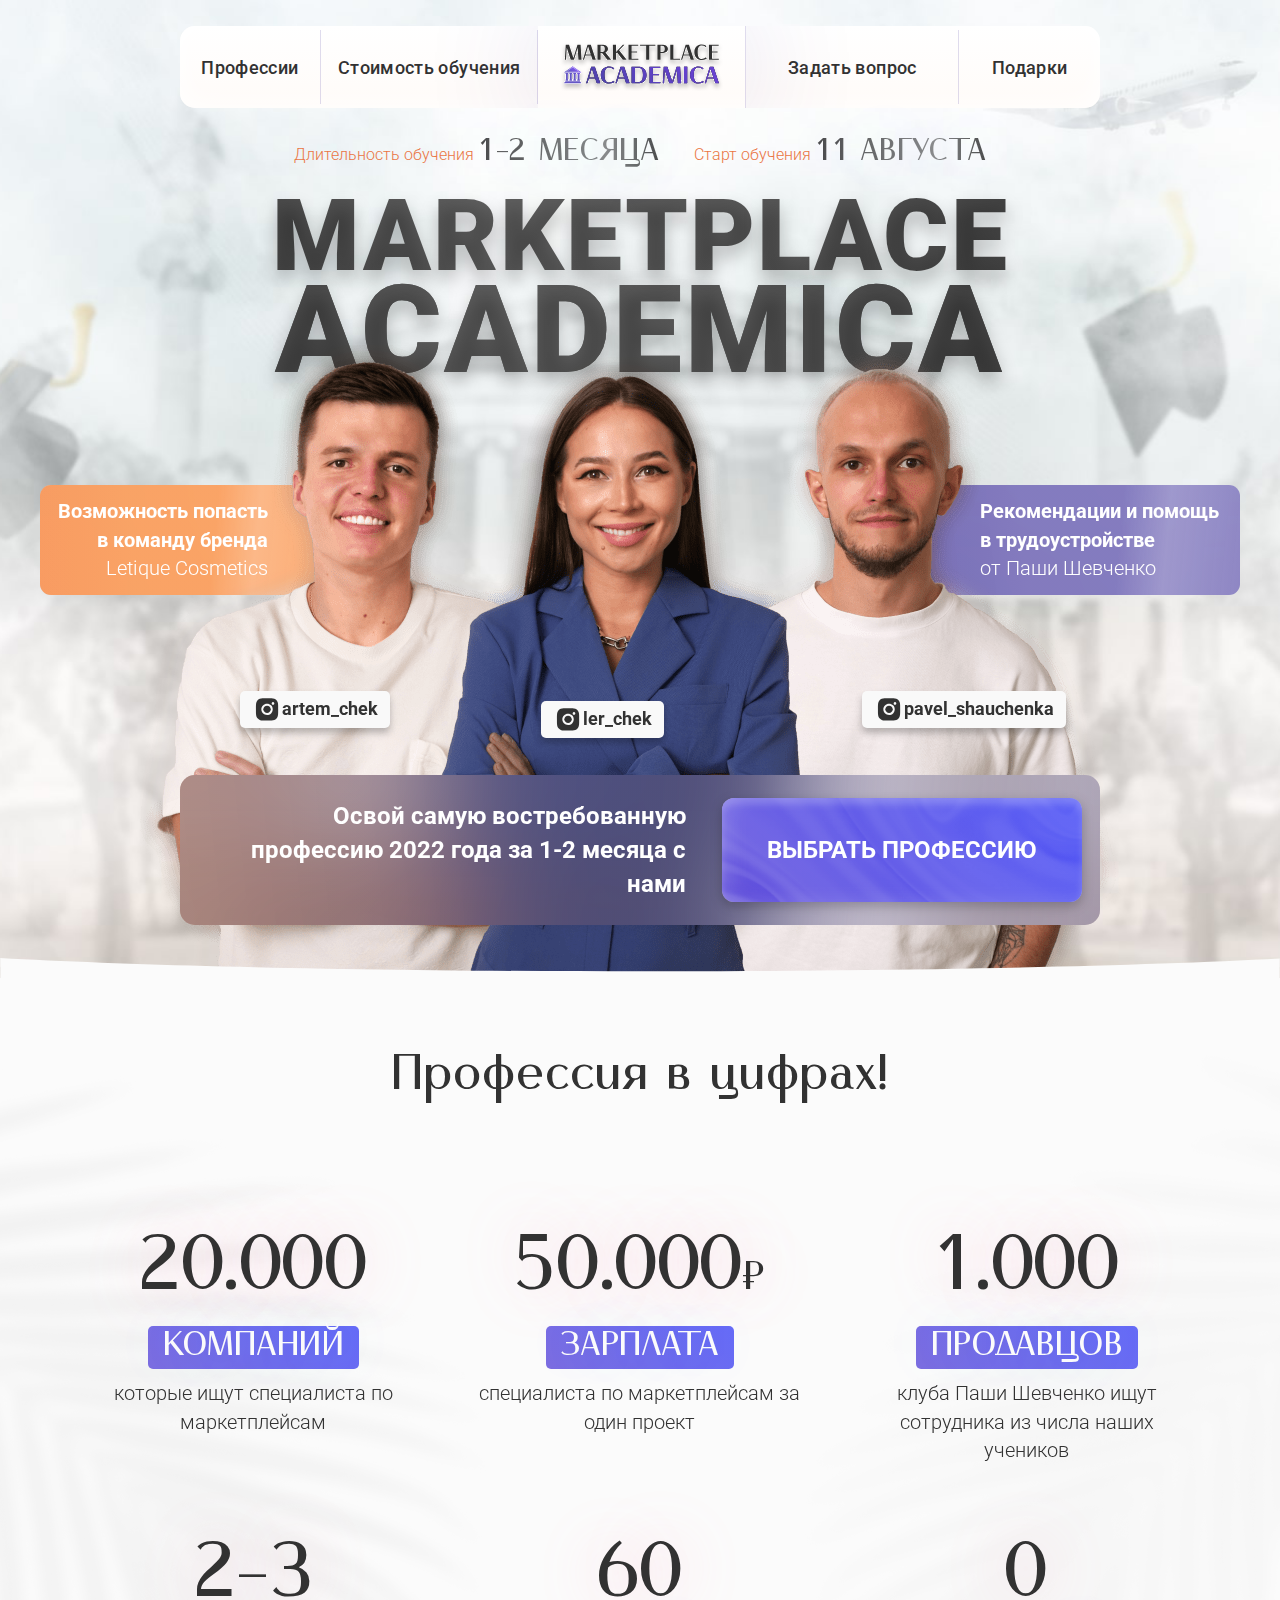
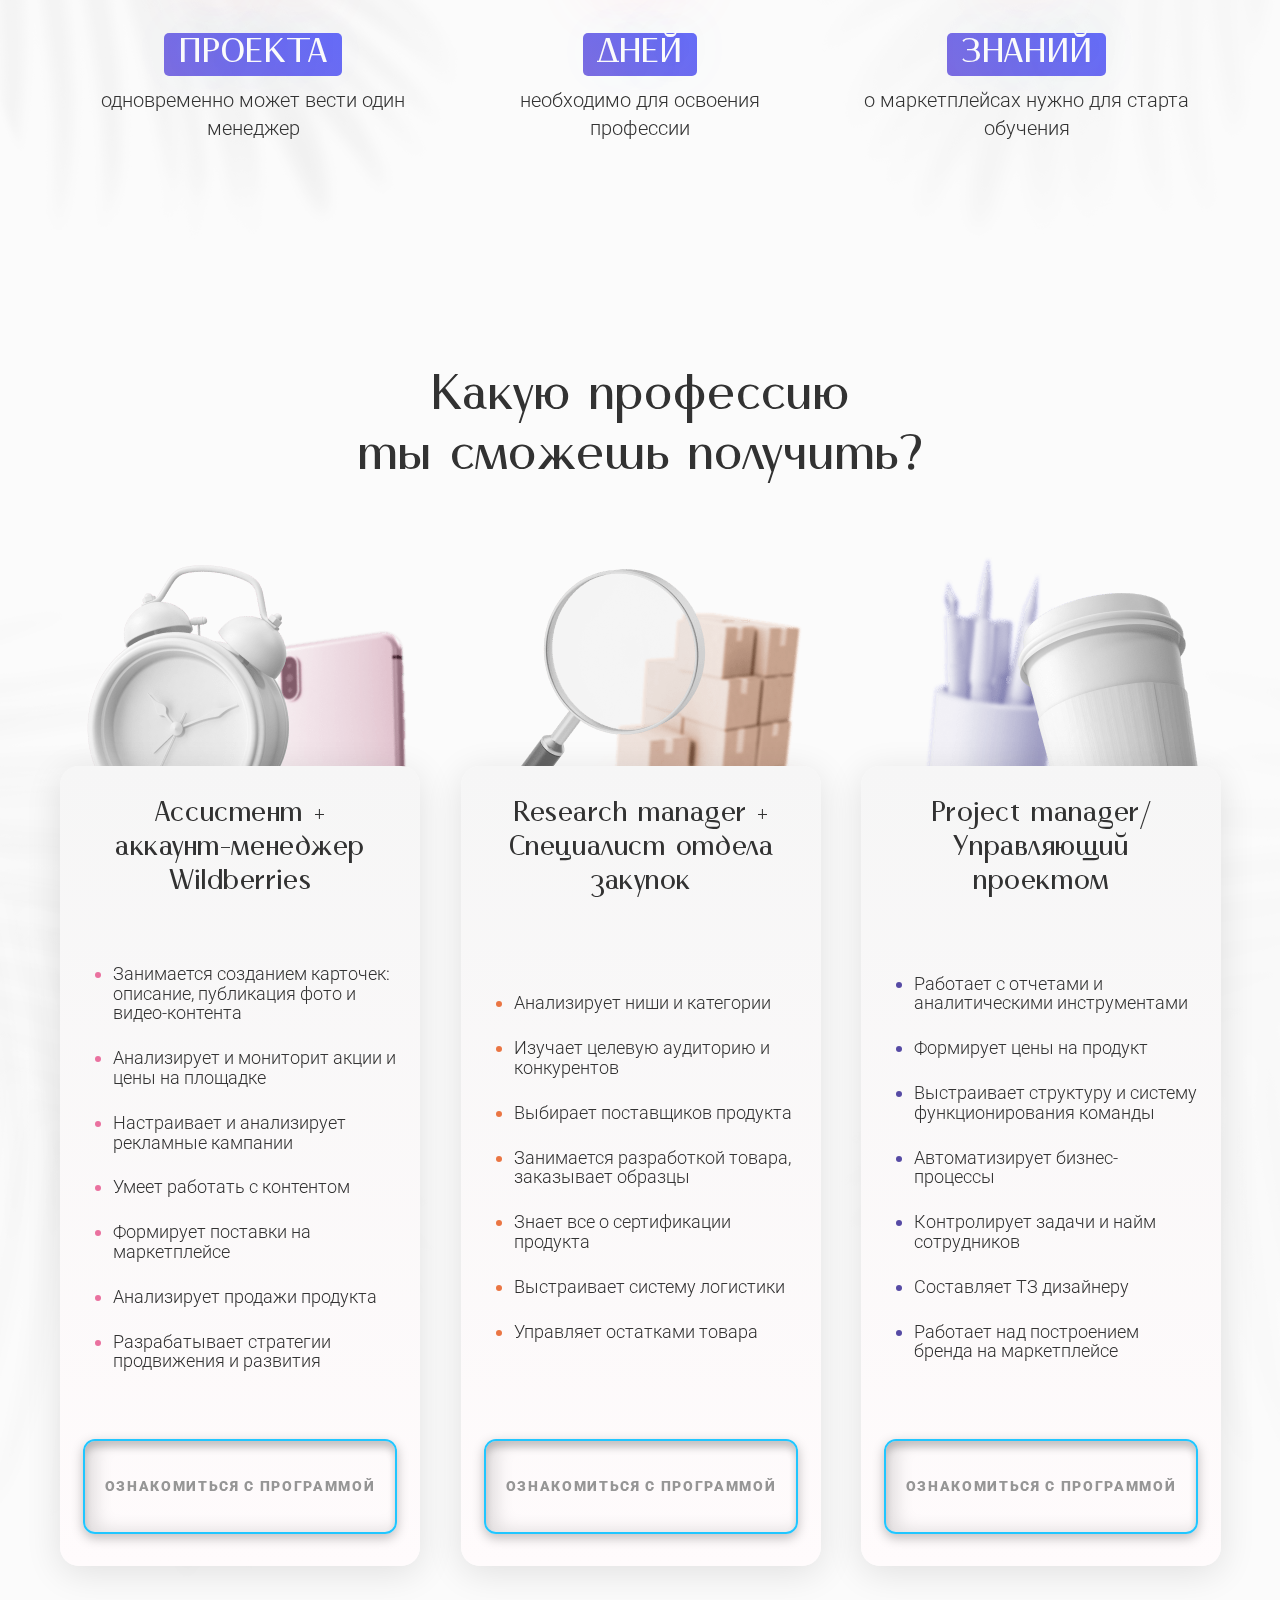
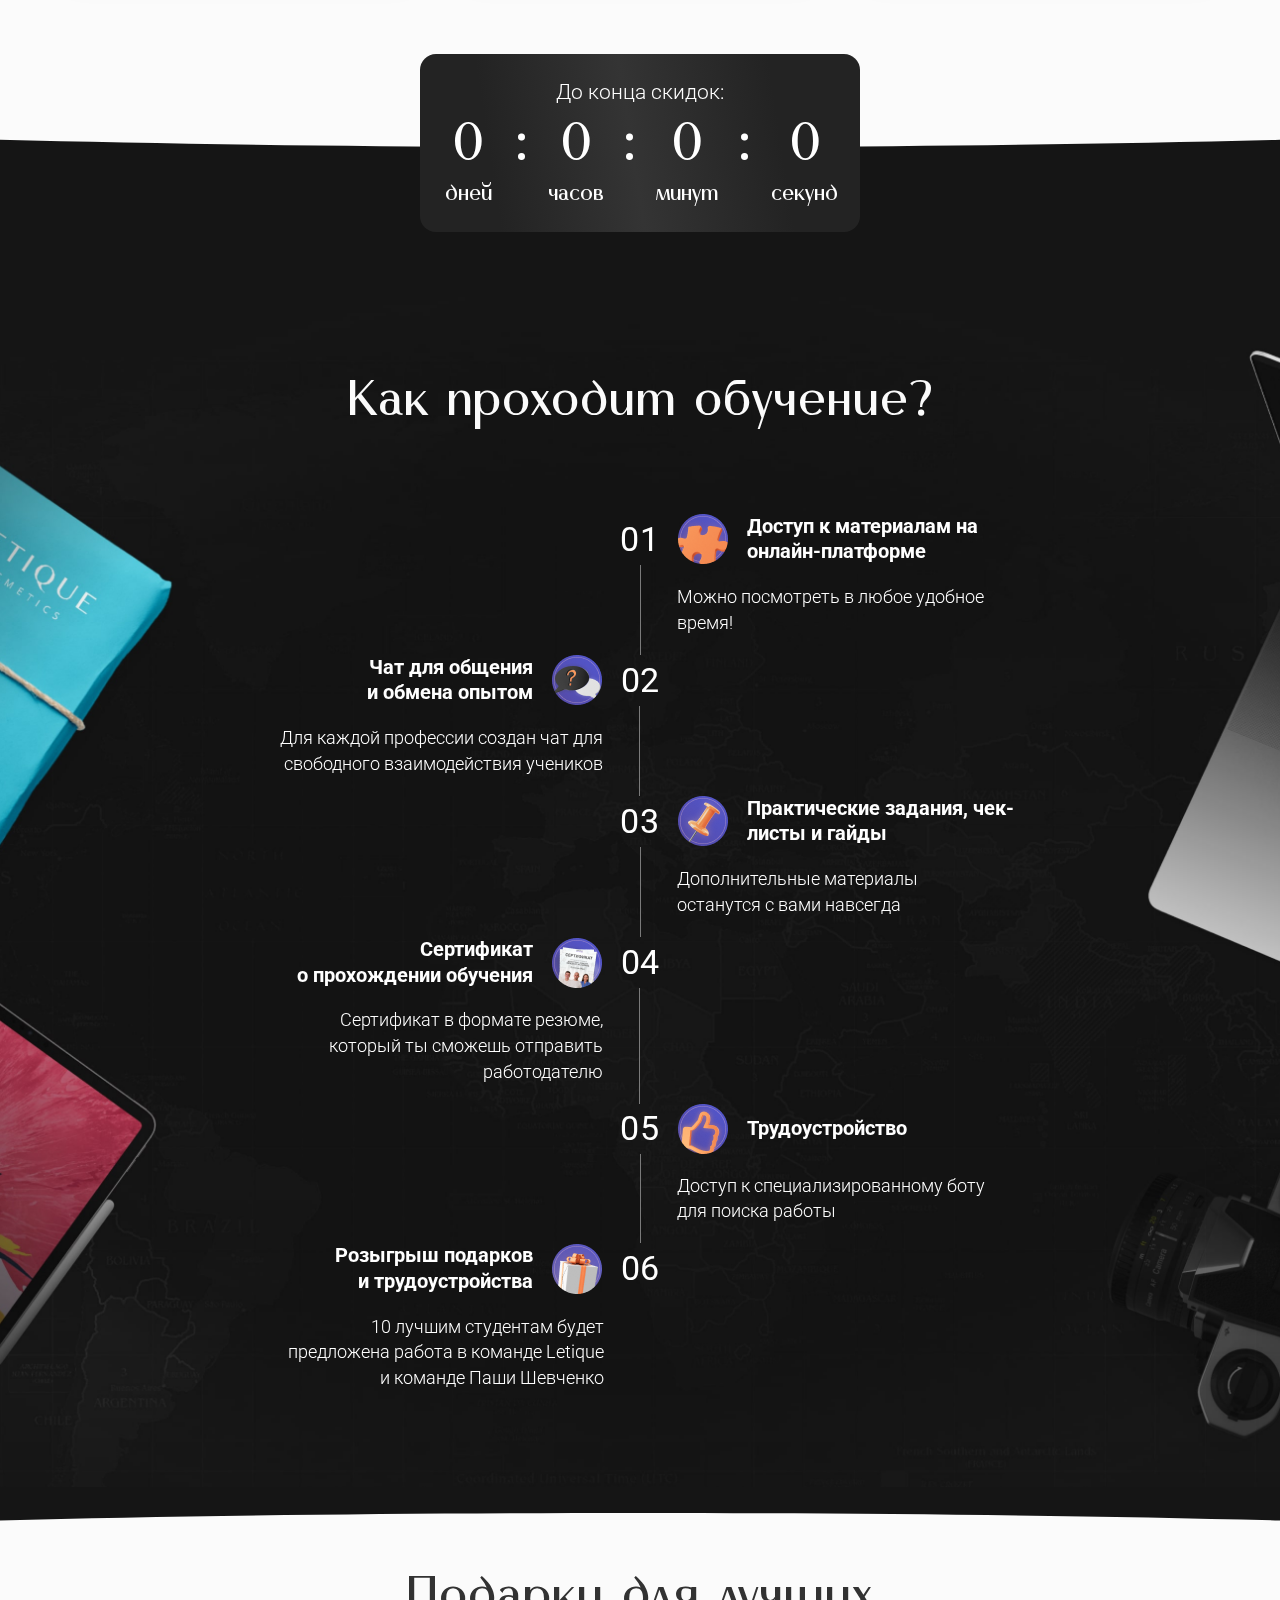
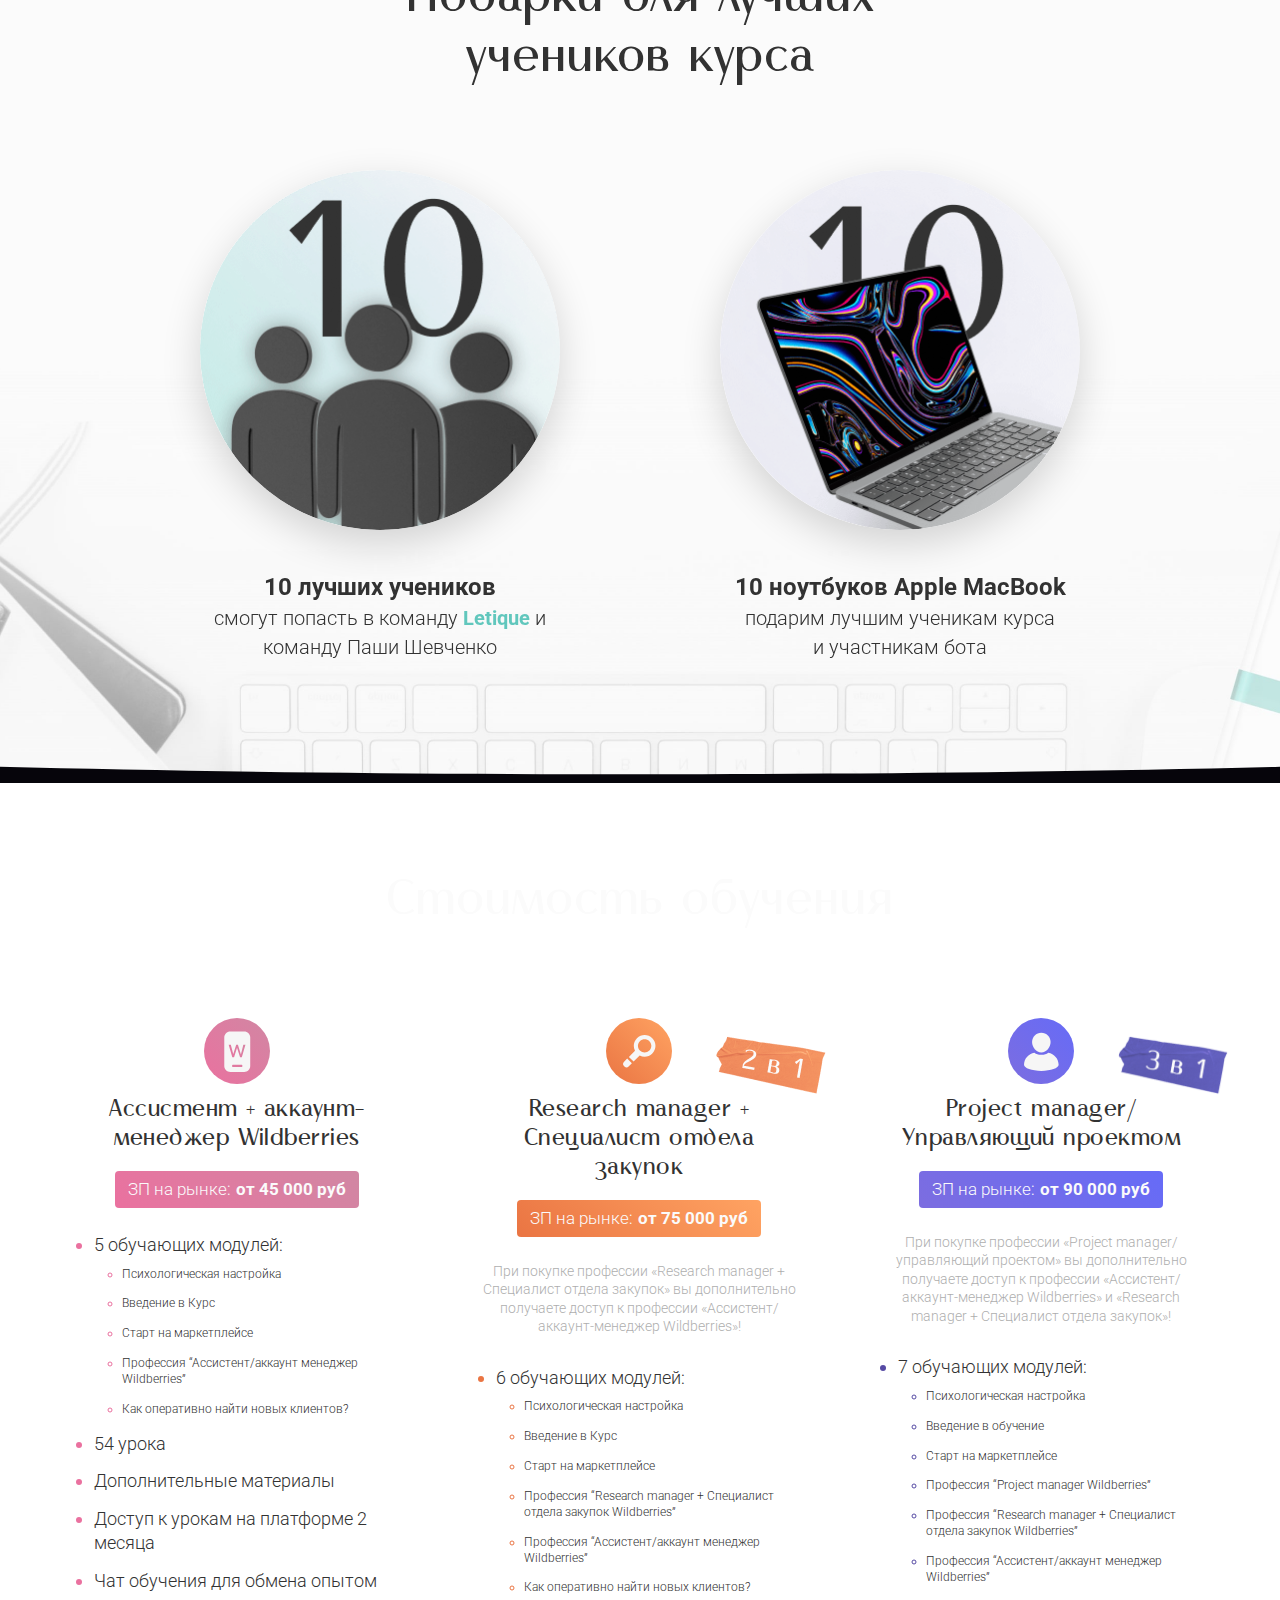
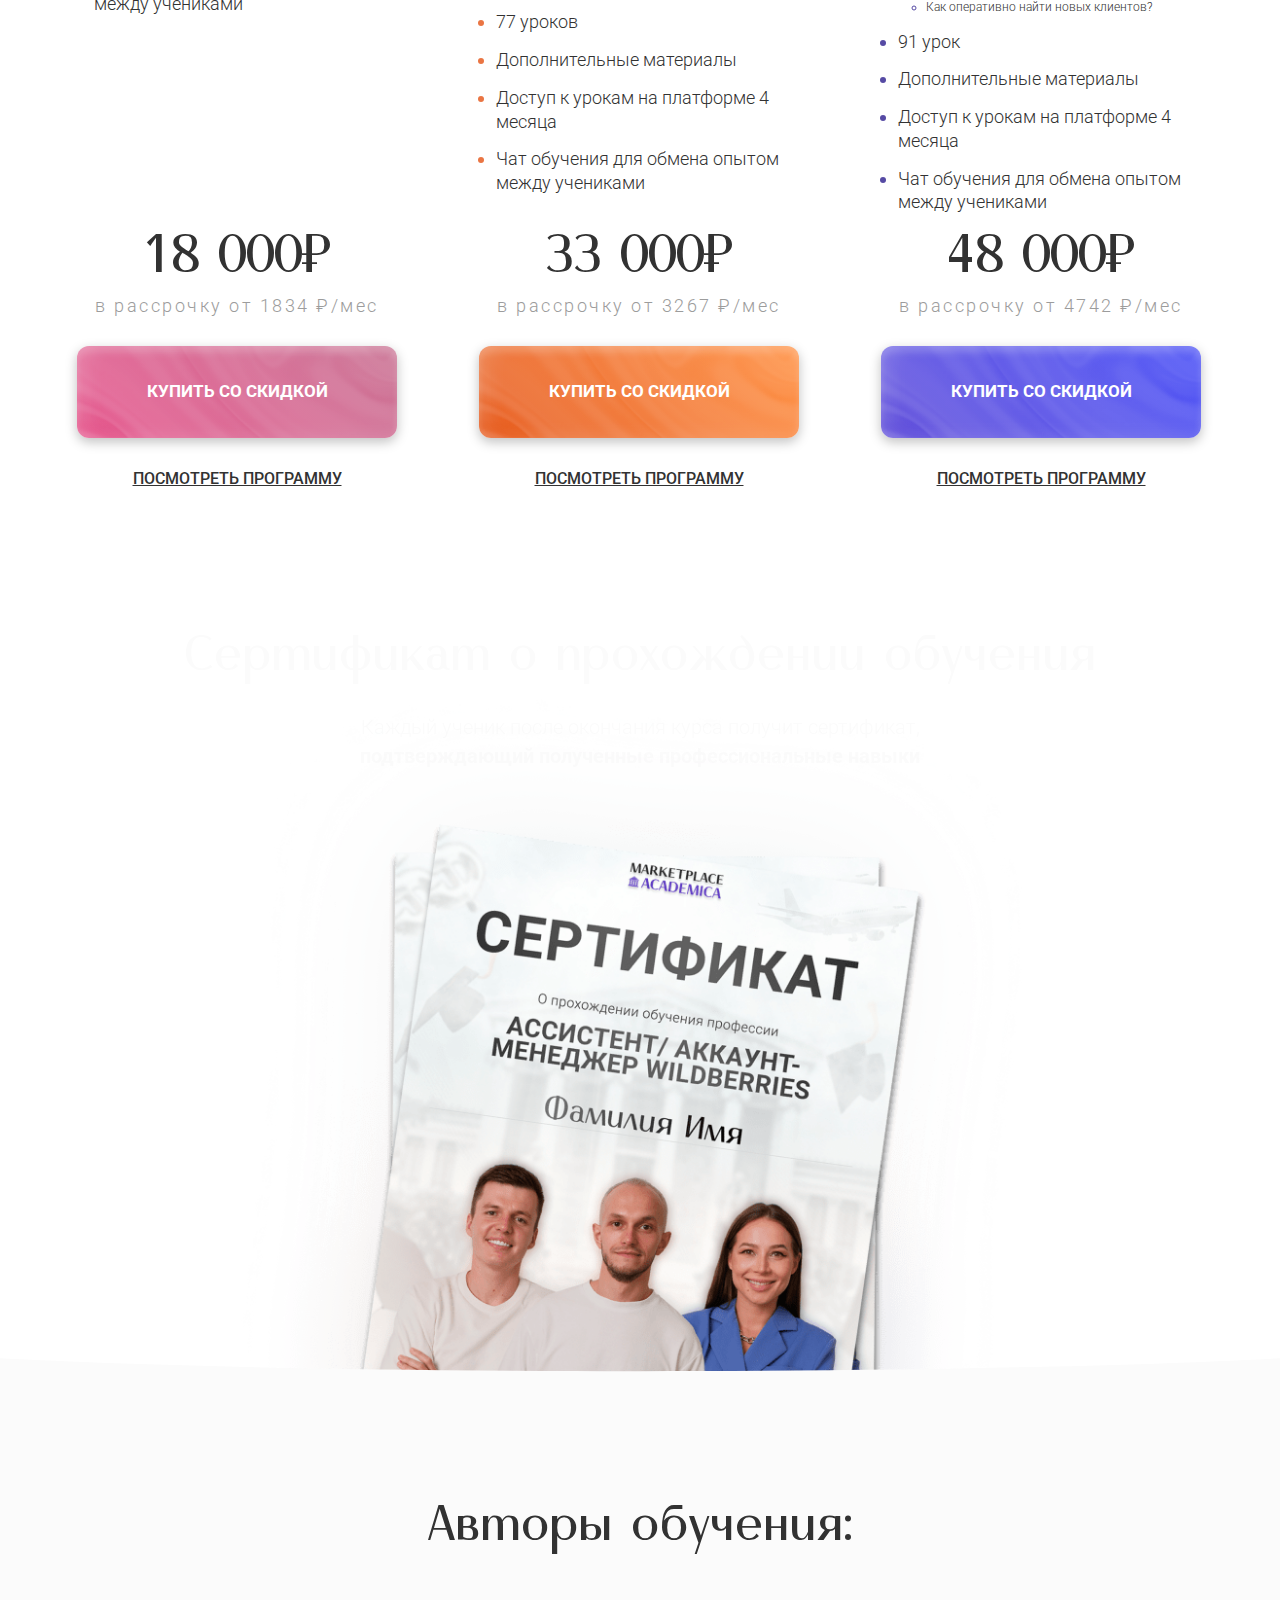
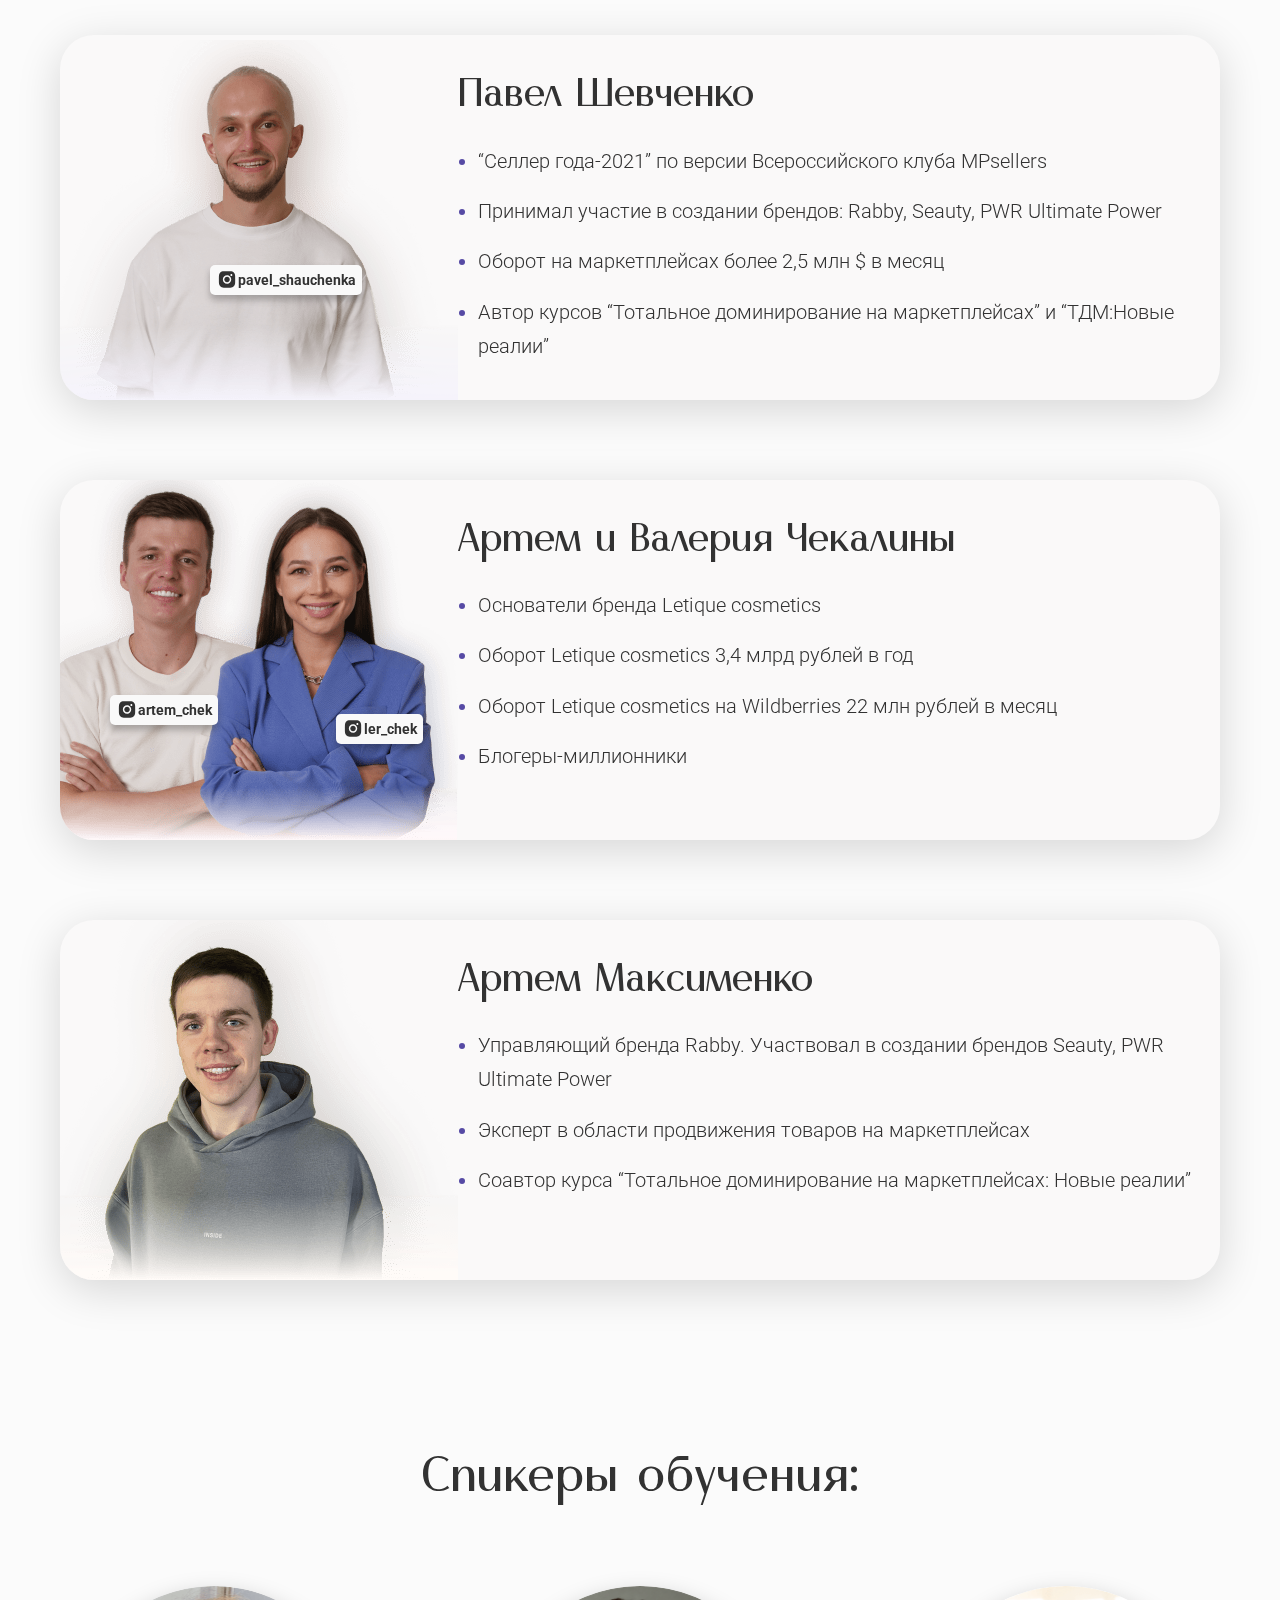
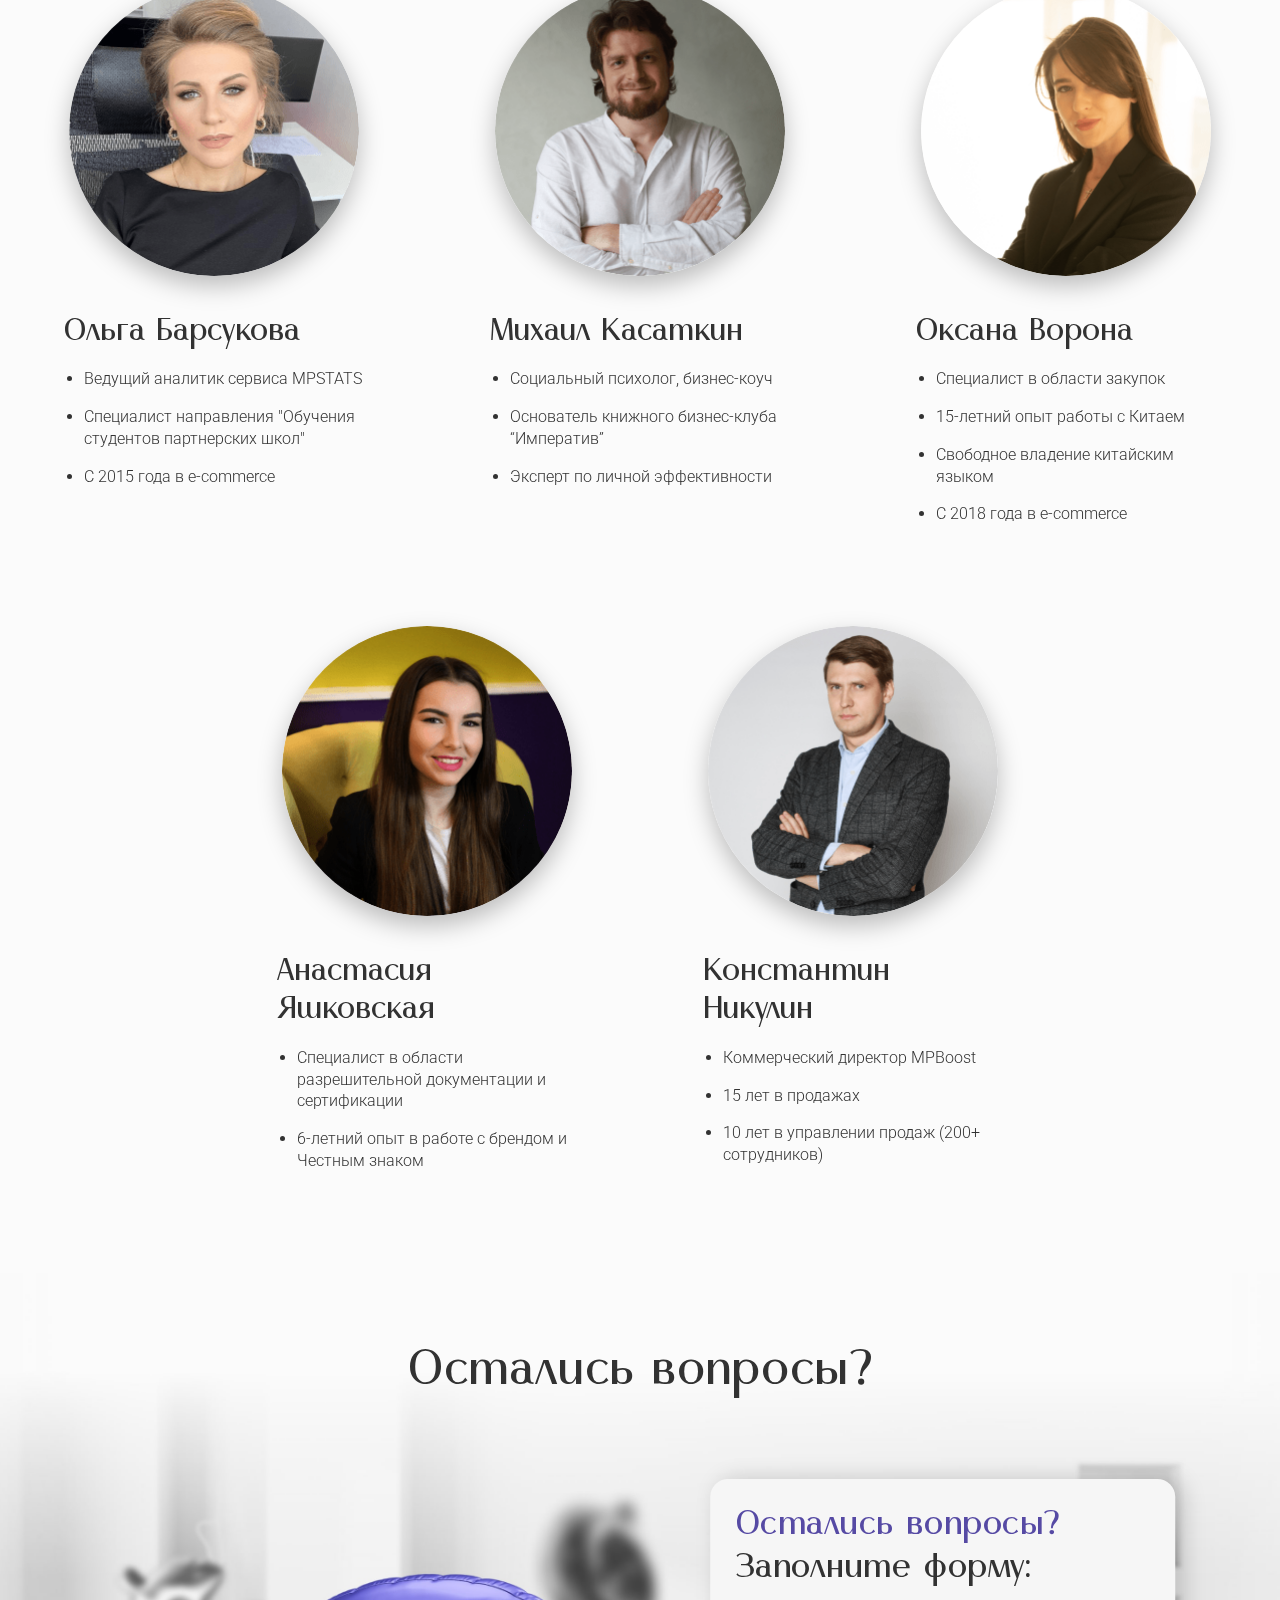
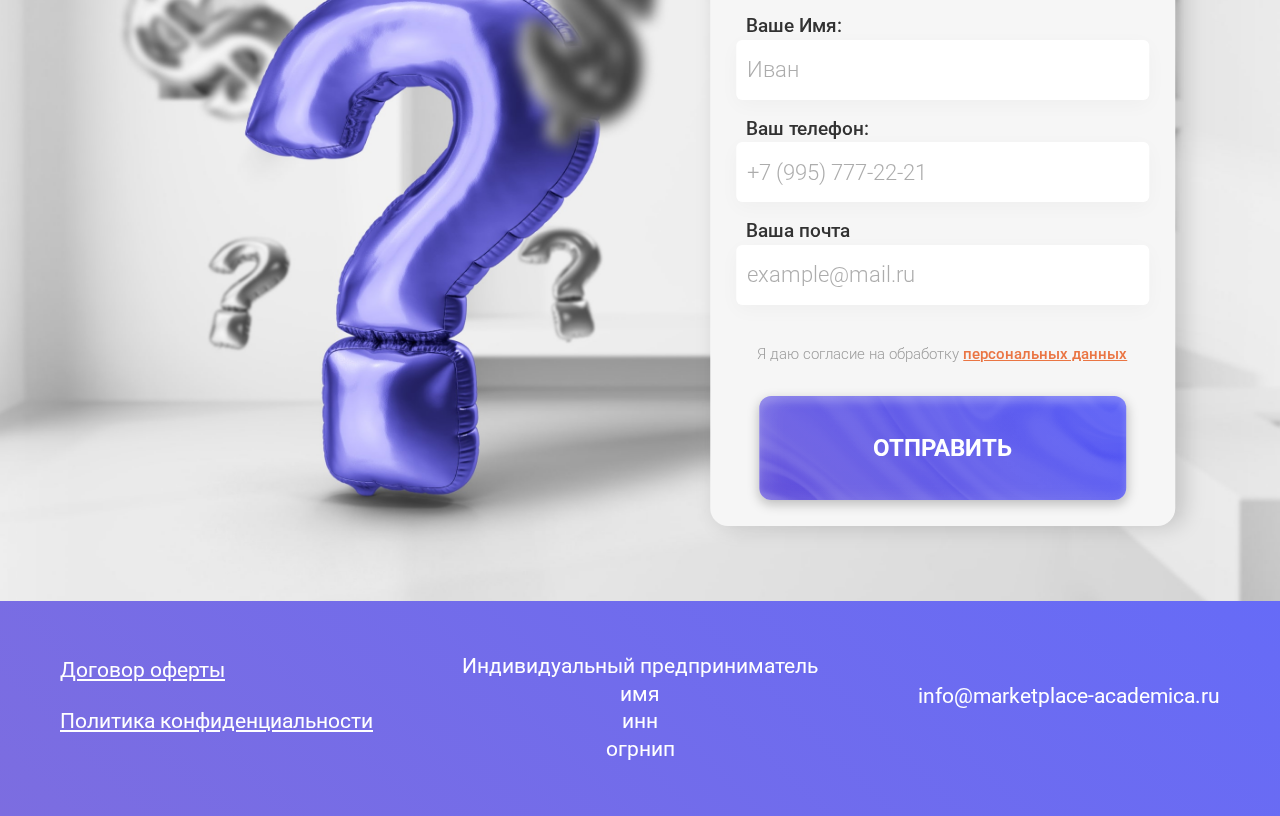
==== index.html @ 3e85d87b "fix: get guid" ====
<!DOCTYPE html>
<html lang="ru">

<head>
  <meta charset="UTF-8" />
  <meta http-equiv="X-UA-Compatible" content="IE=edge" />
  <meta name="viewport" content="width=device-width, initial-scale=1.0" />
  <title>Marketplace Academica</title>
  <link rel="shortcut icon" href="./assets/favicon.ico" type="image/x-icon" />
  <link rel="preconnect" href="https://fonts.googleapis.com" />
  <link rel="preconnect" href="https://fonts.gstatic.com" crossorigin />
  <link href="https://fonts.googleapis.com/css2?family=Roboto:wght@100;300;400;500;700;900&display=swap"
    rel="stylesheet" />
  <link rel="stylesheet" href="./styles/style.css" />
  <!-- Carrot quest BEGIN -->
  <script type="text/javascript">
    !(function () {
      function t(t, e) {
        return function () {
          window.carrotquestasync.push(t, arguments);
        };
      }
      if ("undefined" == typeof carrotquest) {
        var e = document.createElement("script");
        (e.type = "text/javascript"),
          (e.async = !0),
          (e.src = "https://cdn.carrotquest.app/api.min.js"),
          document.getElementsByTagName("head")[0].appendChild(e),
          (window.carrotquest = {}),
          (window.carrotquestasync = []),
          (carrotquest.settings = {});
        for (
          var n = [
            "connect",
            "track",
            "identify",
            "auth",
            "onReady",
            "addCallback",
            "removeCallback",
            "trackMessageInteraction",
          ],
          a = 0;
          a < n.length;
          a++
        )
          carrotquest[n[a]] = t(n[a]);
      }
    })(),
      carrotquest.connect("51610-23145017e0c7c07689853e2057");
  </script>
  <!-- Carrot quest END -->
</head>

<body>
  <main class="main">
    <section class="hero" id="hero">
      <div class="container hero__container">
        <header class="header">
          <nav class="header__nav nav">
            <ul class="nav__list">
              <li class="nav__item">
                <a href="#prof" class="nav__link">Профессии</a>
              </li>
              <li class="nav__item">
                <a href="#price" class="nav__link">Стоимость&nbsp;обучения</a>
              </li>
              <li class="nav__item">
                <a href="/" class="nav__link header__logo"></a>
              </li>
              <li class="nav__item">
                <a href="#quetions" class="nav__link">Задать&nbsp;вопрос</a>
              </li>
              <li class="nav__item">
                <a href="#gifts" class="nav__link">Подарки</a>
              </li>
            </ul>
          </nav>
          <a href="#" class="header__logo header__logo_1024"></a>
        </header>
        <div class="hero__date-wrap">
          <p class="hero__time">
            Длительность обучения
            <span class="hero__time-span">1-2 месяца</span>
          </p>
          <p class="hero__time">
            Старт обучения <span class="hero__time-span">11 августа</span>
          </p>
        </div>
        <h1 class="hero__title">
          Marketplace<span class="hero__title-span">Academica</span>
        </h1>
        <div class="hero__content-wrap">
          <div class="team">
            Возможность попасть в&nbsp;команду бренда
            <span class="team__span">Letique Cosmetics</span>
          </div>
          <div class="employment">
            Рекомендации и&nbsp;помощь в&nbsp;трудоустройстве
            <span class="employment__span">от&nbsp;Паши Шевченко</span>
          </div>
          <img src="./assets/img/heroes.png" alt="" height="633" width="1000" class="hero__img" />
          <div class="img-1024__wrap">
            <img src="./assets/img/heroes_501.png" alt="" height="375" width="500" class="hero__img_1024" />
          </div>
          <a href="https://www.instagram.com/artem_chek/" class="hero__instagrm hero__instagrm_artem"
            target="blank"><img src="./assets/svg/instagram.svg" alt="" width="30" />
            artem_chek</a>
          <a href="https://www.instagram.com/ler_chek/" class="hero__instagrm hero__instagrm_ler" target="blank">
            <img src="./assets/svg/instagram.svg" alt="" width="30" />ler_chek</a>
          <a href="https://www.instagram.com/pavel_shauchenka/" class="hero__instagrm hero__instagrm_pavel"
            target="blank"><img src="./assets/svg/instagram.svg" alt="" width="30" />pavel_shauchenka</a>
          <div class="hero__offer">
            <p class="hero__offer-text">
              Освой самую востребованную профессию 2022 года за 1-2 месяца с
              нами
            </p>
            <a href="#price" class="hero__offer-btn"><span class="hero__btn-span"></span><span
                class="hero__btn-text">выбрать&nbsp;профессию</span></a>
          </div>
        </div>
      </div>
      <img src="./assets/svg/main-bottom.svg" alt="" class="hero__separator" />
    </section>
    <section class="numbers" id="numbers">
      <div class="container numbers__container">
        <h2 class="numbers__title">Профессия в&nbsp;цифрах!</h2>
        <div class="numbers__content">
          <div class="number">
            <span class="number__amout">20.000</span>
            <span class="number__units">компаний</span>
            <span class="number__description">которые ищут специалиста по маркетплейсам</span>
          </div>
          <div class="number">
            <span class="number__amout">50.000<span class="little">₽</span></span>
            <span class="number__units">зарплата</span>
            <span class="number__description">специалиста по маркетплейсам за один проект</span>
          </div>
          <div class="number">
            <span class="number__amout">1.000</span>
            <span class="number__units">продавцов</span>
            <span class="number__description">клуба Паши Шевченко ищут сотрудника из числа наших
              учеников</span>
          </div>
          <div class="number">
            <span class="number__amout">2-3</span>
            <span class="number__units">проекта</span>
            <span class="number__description">одновременно может вести один менеджер</span>
          </div>
          <div class="number">
            <span class="number__amout">60</span>
            <span class="number__units">дней</span>
            <span class="number__description">необходимо для освоения профессии</span>
          </div>
          <div class="number">
            <span class="number__amout">0</span>
            <span class="number__units">знаний</span>
            <span class="number__description">о маркетплейсах нужно для старта обучения</span>
          </div>
        </div>
      </div>
    </section>
    <section class="prof" id="prof">
      <div class="container prof__container">
        <h2 class="prof__title">Какую профессию ты&nbsp;сможешь получить?</h2>
        <div class="prof__content-wrap">
          <div class="profession assistant">
            <img src="./assets/img/assist__img.png" alt="" class="profession__img" />
            <div class="profession__content">
              <div class="profession__title">
                Ассистент +<br />аккаунт-менеджер<br />Wildberries
              </div>
              <ul class="profession__list">
                <li>
                  Занимается созданием карточек: описание, публикация фото и
                  видео-контента
                </li>
                <li>Анализирует и мониторит акции и цены на площадке</li>
                <li>Настраивает и анализирует рекламные кампании</li>
                <li>Умеет работать с контентом</li>
                <li>Формирует поставки на маркетплейсе</li>
                <li>Анализирует продажи продукта</li>
                <li>Разрабатывает стратегии продвижения и развития</li>
              </ul>
              <!-- <a href="./pages/assistant-prog.html" class="profession__btn profession__btn_sale"><span class="profession__btn-span"></span><span class="profession__btn-text">Купить со скидкой</span></a> -->
              <a href="./pages/assistant-prog.html" class="profession__btn profession__btn_details">Ознакомиться с
                программой</a>
            </div>
          </div>
          <div class="profession reserch">
            <img src="./assets/img/res__img.png" alt="" class="profession__img" />
            <div class="profession__content">
              <div class="profession__title">
                Research manager +<br />Специалист отдела<br />закупок
              </div>
              <ul class="profession__list">
                <li>Анализирует ниши и категории</li>
                <li>Изучает целевую аудиторию и конкурентов</li>
                <li>Выбирает поставщиков продукта</li>
                <li>Занимается разработкой товара, заказывает образцы</li>
                <li>Знает все о сертификации продукта</li>
                <li>Выстраивает систему логистики</li>
                <li>Управляет остатками товара</li>
              </ul>
              <!-- <a href="./pages/research-prog.html" class="profession__btn profession__btn_sale"><span class="profession__btn-span"></span><span class="profession__btn-text">Купить со скидкой</span></a> -->
              <a href="./pages/research-prog.html" class="profession__btn profession__btn_details">Ознакомиться с
                программой</a>
            </div>
          </div>
          <div class="profession project">
            <img src="./assets/img/proj__img.png" alt="" class="profession__img" />
            <div class="profession__content">
              <div class="profession__title">
                Project manager/<br />Управляющий<br />проектом
              </div>
              <ul class="profession__list">
                <li>Работает с отчетами и аналитическими инструментами</li>
                <li>Формирует цены на продукт</li>
                <li>
                  Выстраивает структуру и систему функционирования команды
                </li>
                <li>Автоматизирует бизнес-процессы</li>
                <li>Контролирует задачи и найм сотрудников</li>
                <li>Составляет ТЗ дизайнеру</li>
                <li>Работает над построением бренда на маркетплейсе</li>
              </ul>
              <!-- <a href="./pages/project-prog.html" class="profession__btn profession__btn_sale"><span class="profession__btn-span"></span><span class="profession__btn-text">Купить со скидкой</span></a> -->
              <a href="./pages/project-prog.html" class="profession__btn profession__btn_details">Ознакомиться с
                программой</a>
            </div>
          </div>
        </div>
        <div class="prof__timer timer">
          <h4 class="timer__title">До конца скидок:</h4>
          <div class="timer__content">
            <span class="days">10</span>
            <span class="timer__sep">:</span>
            <span class="hours">13</span>
            <span class="timer__sep">:</span>
            <span class="minutes">23</span>
            <span class="timer__sep">:</span>
            <span class="seconds">42</span>
            <span class="timer__descr timer__descr_1">дней</span>
            <span class="timer__descr timer__descr_2">часов</span>
            <span class="timer__descr timer__descr_3">минут</span>
            <span class="timer__descr timer__descr_4">секунд</span>
          </div>
        </div>
      </div>
    </section>
    <section class="teach" id="teach">
      <div class="container teach__container">
        <h2 class="teach__title">Как проходит обучение?</h2>
        <div class="teach__content">
          <div class="teach-item teach-item__1">
            <div class="teach-item__top">
              <span class="teach-item__number">01</span>
              <img src="./assets/img/teach-01.png" alt="" class="teach-item__img" width="50" />
              <h4 class="teach-item__title">
                Доступ к материалам на онлайн-платформе
              </h4>
            </div>
            <p class="teach-item__descrpiption">
              Можно посмотреть в любое удобное время!
            </p>
          </div>
          <div class="teach-item teach-item__2">
            <div class="teach-item__top">
              <span class="teach-item__number">02</span>
              <img src="./assets/img/teach-02.png" alt="" class="teach-item__img" width="50" />
              <h4 class="teach-item__title">
                Чат для общения<br />и обмена опытом
              </h4>
            </div>
            <p class="teach-item__descrpiption">
              Для каждой профессии создан чат для свободного взаимодействия
              учеников
            </p>
          </div>
          <div class="teach-item teach-item__3">
            <div class="teach-item__top">
              <span class="teach-item__number">03</span>
              <img src="./assets/img/teach-03.png" alt="" class="teach-item__img" width="50" />
              <h4 class="teach-item__title">
                Практические задания, чек-листы и гайды
              </h4>
            </div>
            <p class="teach-item__descrpiption">
              Дополнительные материалы останутся с вами навсегда
            </p>
          </div>
          <div class="teach-item teach-item__4">
            <div class="teach-item__top">
              <span class="teach-item__number">04</span>
              <img src="./assets/img/teach-04.png" alt="" class="teach-item__img" width="50" />
              <h4 class="teach-item__title">
                Сертификат<br />о прохождении обучения
              </h4>
            </div>
            <p class="teach-item__descrpiption">
              Сертификат в формате резюме, который ты сможешь отправить
              работодателю
            </p>
          </div>
          <div class="teach-item teach-item__5">
            <div class="teach-item__top">
              <span class="teach-item__number">05</span>
              <img src="./assets/img/teach-05.png" alt="" class="teach-item__img" width="50" />
              <h4 class="teach-item__title">Трудоустройство</h4>
            </div>
            <p class="teach-item__descrpiption">
              Доступ к специализированному боту для поиска работы
            </p>
          </div>
          <div class="teach-item teach-item__6">
            <div class="teach-item__top">
              <span class="teach-item__number">06</span>
              <img src="./assets/img/teach-06.png" alt="" class="teach-item__img" width="50" />
              <h4 class="teach-item__title">
                Розыгрыш подарков<br />и трудоустройства
              </h4>
            </div>
            <p class="teach-item__descrpiption">
              10 лучшим студентам будет предложена работа в команде Letique и
              команде Паши Шевченко
            </p>
          </div>
        </div>
      </div>
    </section>
    <section class="gifts" id="gifts">
      <div class="container gifts__container">
        <h2 class="gifts__title">Подарки для лучших учеников курса</h2>
        <div class="gifts__content">
          <div class="gift">
            <div class="gift__img-wrap">
              <img src="./assets/img/gift-01.png" alt="" class="gift__img" width="360" />
            </div>
            <h5 class="gift__title">10 лучших учеников</h5>
            <p class="gift__description">
              смогут попасть в команду <span>Letique</span> и команду Паши
              Шевченко
            </p>
          </div>
          <div class="gift">
            <div class="gift__img-wrap">
              <img src="./assets/img/gift-02.png" alt="" class="gift__img" width="360" />
            </div>
            <h5 class="gift__title">10 ноутбуков Apple MacBook</h5>
            <p class="gift__description">
              подарим лучшим ученикам курса и&nbsp;участникам бота
            </p>
          </div>
        </div>
      </div>
    </section>
    <section class="price" id="price">
      <div class="container price__container">
        <h2 class="price__title">Стоимость обучения</h2>
        <div class="price__wrap">
          <div class="rate rate_assistant">
            <div class="rate__icon rate__icon_assistant"></div>
            <h3 class="rate__title">
              Ассистент + аккаунт-менеджер Wildberries
            </h3>
            <div class="rate__salary rate__salary_assistant">
              ЗП на рынке: <span>от 45 000 руб</span>
            </div>
            <ul class="rate__list rate__list_assistant">
              <li>
                5 обучающих модулей:
                <ul class="rate__sublist">
                  <li class="rate__sublist-item">
                    Психологическая настройка
                  </li>
                  <li class="rate__sublist-item">Введение в Курс</li>
                  <li class="rate__sublist-item">Старт на маркетплейсе</li>
                  <li class="rate__sublist-item">
                    Профессия “Ассистент/аккаунт менеджер Wildberries”
                  </li>
                  <li class="rate__sublist-item">
                    Как оперативно найти новых клиентов?
                  </li>
                </ul>
              </li>
              <li>54 урока</li>
              <li>Дополнительные материалы</li>
              <li>Доступ к урокам на платформе 2 месяца</li>
              <li>Чат обучения для обмена опытом между учениками</li>
            </ul>
            <p class="rate__price">18 000₽</p>
            <p class="rate__price-description">в рассрочку от 1834 ₽/мес</p>
            <button class="rate__offer-btn rate__offer-btn_assistant" data-id="3544961" data-price="18000"
              data-part6="20000" data-part10="21000" data-part12="22000"
              data-title="Ассистент + аккаунт-менеджер Wildberries" data-salary="45 000">
              <span class="rate__btn-span"></span><span class="rate__btn-text">Купить со скидкой</span>
            </button>
            <a href="./pages/assistant-prog.html" class="rate__program-link">ПОСМОТРЕТЬ ПРОГРАММУ</a>
          </div>
          <div class="rate rate_research">
            <div class="rate__icon rate__icon_research"></div>
            <h3 class="rate__title">
              Research manager + Специалист отдела закупок
            </h3>
            <div class="rate__salary rate__salary_research">
              ЗП на рынке: <span>от 75 000 руб</span>
            </div>
            <p class="rate__descr">
              При покупке профессии «Research manager + Специалист отдела
              закупок» вы дополнительно получаете доступ к профессии
              «Ассистент/аккаунт-менеджер Wildberries»!
            </p>
            <ul class="rate__list rate__list_research">
              <li>
                6 обучающих модулей:
                <ul class="rate__sublist">
                  <li class="rate__sublist-item">
                    Психологическая настройка
                  </li>
                  <li class="rate__sublist-item">Введение в Курс</li>
                  <li class="rate__sublist-item">Старт на маркетплейсе</li>
                  <li class="rate__sublist-item">
                    Профессия “Research manager + Специалист отдела закупок
                    Wildberries”
                  </li>
                  <li class="rate__sublist-item">
                    Профессия “Ассистент/аккаунт менеджер Wildberries”
                  </li>
                  <li class="rate__sublist-item">
                    Как оперативно найти новых клиентов?
                  </li>
                </ul>
              </li>
              <li>77 уроков</li>
              <li>Дополнительные материалы</li>
              <li>Доступ к урокам на платформе 4 месяца</li>
              <li>Чат обучения для обмена опытом между учениками</li>
            </ul>
            <p class="rate__price">33 000₽</p>
            <p class="rate__price-description">в рассрочку от 3267 ₽/мес</p>
            <button class="rate__offer-btn rate__offer-btn_research" data-id="3544966" data-price="33000"
              data-part6="36600" data-part10="38200" data-part12="39200"
              data-title="Research manager + Специалист отдела закупок" data-salary="75 000">
              <span class="rate__btn-span"></span><span class="rate__btn-text">Купить со скидкой</span>
            </button>
            <a href="./pages/research-prog.html" class="rate__program-link">ПОСМОТРЕТЬ ПРОГРАММУ</a>
          </div>
          <div class="rate rate_project">
            <div class="rate__icon rate__icon_project"></div>
            <h3 class="rate__title">Project manager/Управляющий проектом</h3>
            <div class="rate__salary rate__salary_project">
              ЗП на рынке: <span>от 90 000 руб</span>
            </div>
            <p class="rate__descr">
              При покупке профессии «Project manager/ управляющий проектом» вы
              дополнительно получаете доступ к профессии
              «Ассистент/аккаунт-менеджер Wildberries» и «Research manager +
              Специалист отдела закупок»!
            </p>
            <ul class="rate__list rate__list_project">
              <li>
                7 обучающих модулей:
                <ul class="rate__sublist">
                  <li class="rate__sublist-item">
                    Психологическая настройка
                  </li>
                  <li class="rate__sublist-item">Введение в обучение</li>
                  <li class="rate__sublist-item">Старт на маркетплейсе</li>
                  <li class="rate__sublist-item">
                    Профессия “Project manager Wildberries”
                  </li>
                  <li class="rate__sublist-item">
                    Профессия “Research manager + Специалист отдела закупок
                    Wildberries”
                  </li>
                  <li class="rate__sublist-item">
                    Профессия “Ассистент/аккаунт менеджер Wildberries”
                  </li>
                  <li class="rate__sublist-item">
                    Как оперативно найти новых клиентов?
                  </li>
                </ul>
              </li>
              <li>91 урок</li>
              <li>Дополнительные материалы</li>
              <li>Доступ к урокам на платформе 4 месяца</li>
              <li>Чат обучения для обмена опытом между учениками</li>
            </ul>
            <p class="rate__price">48 000₽</p>
            <p class="rate__price-description">в рассрочку от 4742 ₽/мес</p>
            <button class="rate__offer-btn rate__offer-btn_project" data-id="3544972" data-price="48000"
              data-part6="53250" data-part10="55800" data-part12="56900"
              data-title="Project manager / Управляющий проектом" data-salary="90 000">
              <span class="rate__btn-span"></span><span class="rate__btn-text">Купить со скидкой</span>
            </button>
            <a href="./pages/project-prog.html" class="rate__program-link">ПОСМОТРЕТЬ ПРОГРАММУ</a>
          </div>
        </div>
        <h2 class="price__title">Сертификат о прохождении обучения</h2>
        <h4 class="price__subtitle">
          Каждый ученик после окончания курса получит сертификат,
          <span>подтверждающий полученные профессиональные навыки</span>
        </h4>
        <div class="price__img-wrap">
          <img src="./assets/img/sertificat.png" alt="" class="price__img" />
        </div>
      </div>
      <img src="./assets/svg/price__bottom.svg" alt="" class="price__separator" />
    </section>
    <section class="authors">
      <div class="container authors__container">
        <h2 class="authors__title">Авторы обучения:</h2>
        <div class="author">
          <div class="author__img-wrap">
            <img src="./assets/img/pavel.png" alt="" class="author__img" />
            <a href="https://www.instagram.com/pavel_shauchenka/" class="author__instagram author__instagram_pavel"
              target="blank"><img src="./assets/svg/instagram.svg" alt="" width="22" />pavel_shauchenka</a>
          </div>
          <div class="author__content">
            <h4 class="author__title">Павел Шевченко</h4>
            <ul class="author__list">
              <li>
                “Селлер года-2021” по версии Всероссийского клуба MPsellers
              </li>
              <li>
                Принимал участие в создании брендов: Rabby, Seauty, PWR
                Ultimate Power
              </li>
              <li>Оборот на маркетплейсах более 2,5 млн $ в месяц</li>
              <li>
                Автор курсов “Тотальное доминирование на маркетплейсах” и
                “ТДМ:Новые реалии”
              </li>
            </ul>
          </div>
        </div>
        <div class="author">
          <div class="author__img-wrap">
            <img src="./assets/img/artem-ler.png" alt="" class="author__img" />
            <a href="https://www.instagram.com/artem_chek/" class="author__instagram author__instagram_artem"><img
                src="./assets/svg/instagram.svg" alt="" width="22" target="blank" />artem_chek</a>
            <a href="https://www.instagram.com/ler_chek/" class="author__instagram author__instagram_ler"><img
                src="./assets/svg/instagram.svg" alt="" width="22" target="blank" />ler_chek</a>
          </div>
          <div class="author__content">
            <h4 class="author__title">Артем и Валерия Чекалины</h4>
            <ul class="author__list">
              <li>Основатели бренда Letique cosmetics</li>
              <li>Оборот Letique cosmetics 3,4 млрд рублей в год</li>
              <li>
                Оборот Letique cosmetics на Wildberries 22 млн рублей в месяц
              </li>
              <li>Блогеры-миллионники</li>
            </ul>
          </div>
        </div>
        <div class="author">
          <div class="author__img-wrap">
            <img src="./assets/img/max.png" alt="" class="author__img" />
          </div>
          <div class="author__content">
            <h4 class="author__title">Артем Максименко</h4>
            <ul class="author__list">
              <li>
                Управляющий бренда Rabby. Участвовал в создании брендов
                Seauty, PWR Ultimate Power
              </li>
              <li>Эксперт в области продвижения товаров на маркетплейсах</li>
              <li>
                Соавтор курса “Тотальное доминирование на маркетплейсах: Новые
                реалии”
              </li>
            </ul>
          </div>
        </div>
      </div>
    </section>
    <section class="speakers">
      <div class="container speakers__container">
        <h2 class="speakers__title">Спикеры обучения:</h2>
        <div class="speakers__wrap">
          <div class="speaker">
            <div class="speaker__img-wrap">
              <img src="./assets/img/olga.png" alt="" class="speaker__img" width="290" />
            </div>
            <h3 class="speaker__title">Ольга Барсукова</h3>
            <ul class="speaker__list">
              <li>Ведущий аналитик сервиса MPSTATS</li>
              <li>
                Специалист направления "Обучения студентов партнерских школ"
              </li>
              <li>С 2015 года в e-commerce</li>
            </ul>
          </div>
          <div class="speaker">
            <div class="speaker__img-wrap">
              <img src="./assets/img/mihail.png" alt="" class="speaker__img" width="290" />
            </div>
            <h3 class="speaker__title">Михаил Касаткин</h3>
            <ul class="speaker__list">
              <li>Социальный психолог, бизнес-коуч</li>
              <li>Основатель книжного бизнес-клуба “Императив”</li>
              <li>Эксперт по личной эффективности</li>
            </ul>
          </div>
          <div class="speaker">
            <div class="speaker__img-wrap">
              <img src="./assets/img/oksana.png" alt="" class="speaker__img" width="290" />
            </div>
            <h3 class="speaker__title">Оксана Ворона</h3>
            <ul class="speaker__list">
              <li>Специалист в области закупок</li>
              <li>15-летний опыт работы с Китаем</li>
              <li>Свободное владение китайским языком</li>
              <li>С 2018 года в e-commerce</li>
            </ul>
          </div>
          <div class="speaker">
            <div class="speaker__img-wrap">
              <img src="./assets/img/anastasia.png" alt="" class="speaker__img" width="290" />
            </div>
            <h3 class="speaker__title">Анастасия Яшковская</h3>
            <ul class="speaker__list">
              <li>
                Специалист в области разрешительной документации и
                сертификации
              </li>
              <li>6-летний опыт в работе с брендом и Честным знаком</li>
            </ul>
          </div>
          <div class="speaker">
            <div class="speaker__img-wrap">
              <img src="./assets/img/kostantin.png" alt="" class="speaker__img" width="290" />
            </div>
            <h3 class="speaker__title">Константин Никулин</h3>
            <ul class="speaker__list">
              <li>Коммерческий директор MPBoost</li>
              <li>15 лет в продажах</li>
              <li>10 лет в управлении продаж (200+ сотрудников)</li>
            </ul>
          </div>
        </div>
      </div>
    </section>
    <section class="questions" id="quetions">
      <div class="container questions__container">
        <h2 class="questions__title">Остались вопросы?</h2>
        <form action="/" class="quetions__form form" method="post">
          <h3 class="form__title">
            <span>Остались вопросы?</span>Заполните форму:
          </h3>
          <label for="user-name">
            Ваше Имя:
            <input type="text" name="user-name" id="user-name" placeholder="Иван" />
          </label>
          <label for="user-phone">
            Ваш телефон:
            <input type="tel" name="user-phone input-phone" id="user-phone" placeholder="+7 (995) 777-22-21" />
          </label>
          <!-- <label for="user-telegram">
          Ник в Telegram:
          <input type="text" name="user-telegram" id="user-telegram" placeholder="@telegram">
        </label> -->
          <label for="user-mail">
            Ваша почта
            <input type="email" name="user-mail" id="user-mail" placeholder="example@mail.ru" required />
          </label>
          <a href="./pages/privat.html" class="form__link" target="_blank">Я даю согласие на обработку
            <span>персональных данных</span></a>
          <button type="submit" class="form__btn">
            <span class="form__btn-span"></span><span class="form__btn-text">Отправить</span>
          </button>
        </form>
      </div>
    </section>
  </main>
  <footer class="reg__footer footer">
    <div class="container">
      <div class="footer__left">
        <a href="/" class="footer__link oferta" target="_blank">Договор оферты</a>
        <a href="/" class="footer__link privacy" target="_blank">Политика конфиденциальности</a>
      </div>
      <div class="footer__center">
        <p class="footer__text">Индивидуальный предприниматель</p>
        <p class="footer__text ip-name">имя</p>
        <p class="footer__text ip-inn">инн</p>
        <p class="footer__text ip-ogrnip">огрнип</p>
      </div>
      <div class="footer__right">
        <a href="mailto:info@marketplace-academica.ru" class="footer__link ip-mail">info@marketplace-academica.ru</a>
      </div>
    </div>
  </footer>
  <!-- <script src="https://ajax.googleapis.com/ajax/libs/jquery/3.6.0/jquery.min.js"></script> -->
  <script src="./scripts/timer.js"></script>
  <!-- <script src="./scripts/jquery.inputmask-multi.min.js"></script>
  <script src="./scripts/jquery.inputmask.bundle.js"></script> -->
  <script src="./scripts/main.js"></script>
  <script src="./scripts/main-form.js"></script>
  <!-- <script src="./scripts/main-test.js"></script> -->
  <!-- <script>
    var listCountries = $.masksSort(
      $.masksLoad("../scripts/phone-codes.json"),
      ["#"],
      /[0-9]|#/,
      "mask"
    );

    var maskOpts = {
      inputmask: {
        definitions: {
          "#": {
            validator: "[0-9]",
            cardinality: 1,
          },
        },
        showMaskOnHover: false,
        autoUnmask: true,
        clearMaskOnLostFocus: false,
      },
      match: /[0-9]/,
      replace: "#",
      listKey: "mask",
    };

    $(".input-phone").inputmasks(
      $.extend(true, {}, maskOpts, {
        list: listCountries,
      })
    );
  </script> -->
  <!-- Yandex.Metrika counter -->
  <script type="text/javascript">
    (function (m, e, t, r, i, k, a) {
      m[i] =
        m[i] ||
        function () {
          (m[i].a = m[i].a || []).push(arguments);
        };
      m[i].l = 1 * new Date();
      (k = e.createElement(t)),
        (a = e.getElementsByTagName(t)[0]),
        (k.async = 1),
        (k.src = r),
        a.parentNode.insertBefore(k, a);
    })(
      window,
      document,
      "script",
      "https://mc.yandex.ru/metrika/tag.js",
      "ym"
    );

    ym(89624411, "init", {
      clickmap: true,
      trackLinks: true,
      accurateTrackBounce: true,
      webvisor: true,
    });
  </script>
  <noscript>
    <div>
      <img src="https://mc.yandex.ru/watch/89624411" style="position: absolute; left: -9999px" alt="" />
    </div>
  </noscript>
  <!-- /Yandex.Metrika counter -->
</body>

</html>
---- styles/style.css ----
@charset "UTF-8";
@font-face {
  font-family: "Qisharon";
  src: url("../assets/fonts/Qisharon-Regular.eot");
  src: url("../assets/fonts/Qisharon-Regular.eot?#iefix") format("embedded-opentype"), url("../assets/fonts/Qisharon-Regular.woff2") format("woff2"), url("../assets/fonts/Qisharon-Regular.woff") format("woff"), url("../assets/fonts/Qisharon-Regular.ttf") format("truetype");
  font-weight: normal;
  font-style: normal;
  font-display: swap;
}
* {
  margin: 0;
  padding: 0;
  box-sizing: border-box;
}

html {
  scroll-behavior: smooth;
}

.container {
  width: 100%;
  max-width: 1200px;
  padding: 0 20px;
  margin: 0 auto;
}

.numbers {
  padding: 70px 0 130px;
  background: url("../assets/img/palm-left.png") no-repeat center left, url("../assets/img/palm-right.png") no-repeat center right;
  background-color: #FBFBFB;
}
@media (max-width: 1024px) {
  .numbers {
    background: url("../assets/img/palm-left.png") no-repeat bottom left, url("../assets/img/palm-right.png") no-repeat top right;
    background-color: #FBFBFB;
  }
}
@media (max-width: 1200px) {
  .numbers {
    padding: 130px 0;
  }
}
@media (max-width: 768px) {
  .numbers {
    padding: 100px 0 38px;
  }
}
.numbers__title {
  font-family: "Qisharon", sans-serif;
  font-style: normal;
  font-weight: 400;
  font-size: 50px;
  line-height: 60px;
  text-align: center;
  letter-spacing: 0.02em;
  color: #323232;
  margin-bottom: 80px;
}
@media (max-width: 768px) {
  .numbers__title {
    font-size: 30px;
    line-height: 36px;
    margin-bottom: 45px;
  }
}
.numbers__content {
  display: grid;
  grid-template-columns: repeat(3, 1fr);
  grid-template-rows: auto;
  margin: 0 auto;
}
@media (max-width: 1024px) {
  .numbers__content {
    grid-template-columns: repeat(2, 1fr);
  }
}
@media (max-width: 768px) {
  .numbers__content {
    grid-template-columns: 1fr;
    justify-items: center;
  }
}

.number {
  display: flex;
  flex-direction: column;
  align-items: center;
  margin: 30px;
}
@media (max-width: 768px) {
  .number {
    max-width: 280px;
    margin: 25px;
  }
}
.number__amout {
  font-family: "Qisharon", sans-serif;
  font-style: normal;
  font-weight: 400;
  font-size: 80px;
  line-height: 108px;
  text-align: center;
  letter-spacing: 0.02em;
  color: #323232;
  text-shadow: 0px 0px 59px rgba(255, 143, 175, 0.38);
}
.number__amout .little {
  font-size: 40px;
  line-height: 100%;
}
@media (max-width: 768px) {
  .number__amout {
    font-size: 70px;
    line-height: 84px;
  }
}
.number__units {
  height: 43px;
  display: inline-flex;
  align-items: center;
  justify-content: center;
  font-family: "Qisharon", sans-serif;
  font-style: normal;
  font-weight: 400;
  font-size: 35px;
  line-height: 100%;
  letter-spacing: 0.02em;
  text-transform: uppercase;
  color: #FBFBFB;
  text-shadow: 0px 0px 60.8053px rgba(27, 190, 227, 0.32);
  padding: 0 15px;
  background: linear-gradient(45deg, #7C6DE0 0%, #666BF7 100%);
  border-radius: 5px;
}
@media (max-width: 768px) {
  .number__units {
    font-size: 27px;
  }
}
.number__description {
  font-family: "Roboto", sans-serif;
  font-style: normal;
  font-weight: 300;
  font-size: 20px;
  line-height: 143.7%;
  color: #323232;
  text-align: center;
  margin-top: 10px;
}
@media (max-width: 768px) {
  .number__description {
    font-size: 16px;
  }
}

.hero {
  position: relative;
  background: url("../assets/img/main-bg.jpg") no-repeat center/cover;
}
.hero__container {
  padding: 0;
}
.hero__separator {
  position: absolute;
  width: 100%;
  height: auto;
  bottom: -2px;
  z-index: 5;
}
.hero__date-wrap {
  display: flex;
  align-items: center;
  margin: 0 auto;
  width: -webkit-max-content;
  width: -moz-max-content;
  width: max-content;
  margin-bottom: 16px;
}
@media (max-width: 1024px) {
  .hero__date-wrap {
    flex-direction: column-reverse;
    gap: 10px;
  }
}
.hero__time {
  font-family: "Roboto", sans-serif;
  font-style: normal;
  font-weight: 300;
  font-size: 16px;
  line-height: 143.7%;
  color: #EA7543;
}
.hero__time:first-child {
  margin-right: 35px;
}
@media (max-width: 1024px) {
  .hero__time:first-child {
    margin-right: 0;
  }
}
@media (max-width: 1024px) {
  .hero__time {
    font-size: 14px;
  }
}
.hero__time-span {
  font-family: "Qisharon", sans-serif;
  font-style: normal;
  font-weight: 400;
  font-size: 32px;
  line-height: 39px;
  letter-spacing: 0.02em;
  text-transform: uppercase;
  background: linear-gradient(87.94deg, #4E4E4E 2.72%, #838383 59.74%, #8D8D8D 70.33%, #4E4E4E 99.6%);
  -webkit-background-clip: text;
  -webkit-text-fill-color: transparent;
  background-clip: text;
  text-fill-color: transparent;
  text-shadow: 0px 0px 63.0342px rgba(27, 190, 227, 0.32);
}
@media (max-width: 1024px) {
  .hero__time-span {
    font-size: 30px;
  }
}
@media (max-width: 768px) {
  .hero__time-span {
    font-size: 24px;
  }
}
.hero__title {
  font-family: "Roboto", sans-serif;
  font-style: normal;
  font-weight: 900;
  font-size: 100px;
  line-height: 94px;
  text-align: center;
  letter-spacing: 0.02em;
  text-transform: uppercase;
  background: linear-gradient(265.59deg, #323232 2.82%, #565656 37.55%, #5F5F5F 62.72%, #323232 99.46%);
  -webkit-background-clip: text;
  -webkit-text-fill-color: transparent;
  background-clip: text;
  text-fill-color: transparent;
  text-shadow: 0px 10.4225px 17.7183px rgba(0, 0, 0, 0.25);
}
@media (max-width: 1024px) {
  .hero__title {
    font-size: 40px;
    line-height: 38px;
  }
}
.hero__title-span {
  display: block;
  font-family: "Roboto", sans-serif;
  font-style: normal;
  font-weight: 900;
  font-size: 123px;
  line-height: 94px;
  text-align: center;
  letter-spacing: 0.02em;
  text-transform: uppercase;
  background: linear-gradient(265.59deg, #323232 2.82%, #565656 37.55%, #5F5F5F 62.72%, #323232 99.46%);
  -webkit-background-clip: text;
  -webkit-text-fill-color: transparent;
  background-clip: text;
  text-fill-color: transparent;
  text-shadow: 0px 10.4225px 17.7183px rgba(0, 0, 0, 0.25);
}
@media (max-width: 1024px) {
  .hero__title-span {
    font-size: 50px;
    line-height: 47px;
  }
}
.hero__content-wrap {
  position: relative;
  margin-top: -32px;
  display: flex;
  align-items: flex-end;
  justify-content: center;
}
@media (max-width: 1024px) {
  .hero__content-wrap {
    margin-top: 0;
  }
}
.hero__img {
  display: block;
  margin: 0 auto;
  position: relative;
  z-index: 2;
}
@media (max-width: 1024px) {
  .hero__img {
    display: none;
  }
}
.hero__img_1024 {
  display: none;
}
@media (max-width: 1024px) {
  .hero__img_1024 {
    display: block;
    margin-top: 90px;
  }
}
.hero__offer {
  position: absolute;
  z-index: 3;
  bottom: 53px;
  left: calc(50% - 460px);
  width: 920px;
  height: 150px;
  background: linear-gradient(275.47deg, rgba(255, 255, 255, 0.1518) -6.66%, rgba(255, 255, 255, 0.297) 23.73%, rgba(255, 255, 255, 0.1056) 38.2%), linear-gradient(84.15deg, rgba(172, 170, 190, 0.1701) -4.92%, rgba(84, 70, 174, 0.2322) 32.93%), rgba(0, 0, 0, 0.18);
  -webkit-backdrop-filter: blur(60px);
          backdrop-filter: blur(60px);
  border-radius: 15px;
  display: flex;
  align-items: center;
  padding: 18px;
}
@media (max-width: 1200px) {
  .hero__offer {
    z-index: 10;
    bottom: -85px;
  }
}
@media (max-width: 1024px) {
  .hero__offer {
    background: transparent;
    -webkit-backdrop-filter: none;
    backdrop-filter: none;
    flex-direction: column;
    top: 0px;
    width: 100%;
    bottom: auto;
    left: 0;
  }
}
.hero__offer-text {
  font-family: "Roboto", sans-serif;
  font-style: normal;
  font-weight: 700;
  font-size: 24px;
  line-height: 143.7%;
  text-align: right;
  color: #ffffff;
  margin-right: 36px;
}
@media (max-width: 1024px) {
  .hero__offer-text {
    font-family: "Roboto", sans-serif;
    font-style: normal;
    font-weight: 400;
    font-size: 16px;
    line-height: 110%;
    text-align: center;
    color: #323232;
    max-width: 280px;
    margin-right: 0;
  }
}
.hero__offer-btn {
  background: linear-gradient(45deg, #7C6DE0 0%, #666BF7 100%);
  box-shadow: 0px 4px 12px rgba(6, 6, 6, 0.25), inset 0px 6.47328px 7.28244px rgba(255, 255, 255, 0.18), inset 10.5191px -1.61832px 17.8015px rgba(255, 255, 255, 0.12);
  overflow: hidden;
  text-decoration: none;
  flex-shrink: 0;
  border-radius: 12px;
  position: relative;
  display: flex;
  align-items: center;
  justify-content: center;
  padding: 35px 45px;
  transition: 0.3s;
}
.hero__offer-btn:hover {
  box-shadow: 0px 4px 12px rgba(6, 6, 6, 0.25), inset 0px 6.47328px 7.28244px rgba(0, 0, 0, 0.18), inset 10.5191px -1.61832px 17.8015px rgba(0, 0, 0, 0.12);
}
@media (max-width: 1024px) {
  .hero__offer-btn {
    margin: 340px auto 0;
    width: 100%;
    max-width: 300px;
  }
}
.hero__btn-span {
  background-image: url("../assets/img/btn-bg.png");
  background-repeat: no-repeat;
  background-size: cover;
  background-position: center;
  mix-blend-mode: color-burn;
  position: absolute;
  width: 100%;
  height: 100%;
}
.hero__btn-text {
  font-family: "Roboto", sans-serif;
  font-style: normal;
  font-weight: 700;
  font-size: 24px;
  line-height: 143.7%;
  text-align: right;
  color: #ffffff;
  text-transform: uppercase;
}
@media (max-width: 1024px) {
  .hero__btn-text {
    font-size: 16px;
    line-height: 21px;
  }
}
.hero__instagrm {
  text-decoration: none;
  position: absolute;
  z-index: 3;
  font-family: "Roboto", sans-serif;
  font-style: normal;
  font-weight: 700;
  font-size: 18px;
  line-height: 172.5%;
  color: #323232;
  padding: 3px 12px;
  display: flex;
  align-items: center;
  justify-content: center;
  background: #F9F9F9;
  box-shadow: 0px 5px 7px rgba(0, 0, 0, 0.25);
  border-radius: 5px;
  transition: 0.3s;
}
.hero__instagrm:hover {
  text-decoration: underline;
}
@media (max-width: 1024px) {
  .hero__instagrm img {
    width: 15px;
    height: auto;
  }
}
@media (max-width: 1024px) {
  .hero__instagrm {
    font-size: 10px;
  }
}
.hero__instagrm_pavel {
  bottom: 250px;
  right: 174px;
}
@media (max-width: 1200px) {
  .hero__instagrm_pavel {
    bottom: 290px;
    right: 15%;
  }
}
@media (max-width: 1024px) {
  .hero__instagrm_pavel {
    bottom: 200px;
    right: calc(50% - 170px);
  }
}
@media (max-width: 400px) {
  .hero__instagrm_pavel {
    right: calc(50% - 155px);
  }
}
.hero__instagrm_ler {
  bottom: 240px;
  left: 501px;
}
@media (max-width: 1200px) {
  .hero__instagrm_ler {
    bottom: 275px;
    left: calc(50% - 63px);
  }
}
@media (max-width: 1024px) {
  .hero__instagrm_ler {
    bottom: 180px;
    left: calc(50% - 56px);
  }
}
.hero__instagrm_artem {
  bottom: 250px;
  left: 200px;
}
@media (max-width: 1200px) {
  .hero__instagrm_artem {
    bottom: 290px;
    left: 15%;
  }
}
@media (max-width: 1024px) {
  .hero__instagrm_artem {
    bottom: 200px;
    left: calc(50% - 170px);
  }
}
@media (max-width: 400px) {
  .hero__instagrm_artem {
    left: calc(50% - 155px);
  }
}

.header {
  padding: 26px 0;
}

@media (max-width: 1024px) {
  .nav {
    display: none;
  }
}
.nav__list {
  width: 100%;
  max-width: 920px;
  min-height: 74px;
  list-style: none;
  display: flex;
  align-items: center;
  justify-content: space-between;
  background: linear-gradient(180deg, #FFFFFF 0%, #FFFBF8 100%);
  box-shadow: inset 0px 0px 28px #FFFFFF;
  border-radius: 15px;
  margin: 0 auto;
  overflow: hidden;
}
.nav__item {
  min-height: 74px;
  display: flex;
  align-items: center;
  justify-content: center;
  padding: 17px;
}
.nav__item:not(:last-child) {
  border-right: 1px solid rgba(86, 74, 164, 0.192);
}
.nav__item:nth-child(3) {
  flex-shrink: 0;
  width: 208px;
  box-shadow: 0px 0px 120px rgba(86, 74, 164, 0.192);
}
.nav__item:nth-child(even) {
  width: 218px;
}
.nav__item:first-child, .nav__item:last-child {
  width: 144px;
}
.nav__link {
  text-decoration: none;
  text-align: center;
  font-family: "Roboto", sans-serif;
  font-style: normal;
  font-weight: 500;
  font-size: 18px;
  line-height: 21px;
  letter-spacing: 0.02em;
  color: #323232;
  transition: 0.3s;
}
.nav__link:hover:not(.header__logo) {
  text-decoration: underline;
}
.nav__link.header__logo {
  padding: 0;
  display: block;
  background: url("../assets/svg/logo.svg") no-repeat;
  width: 163px;
  height: 48px;
}
.nav__link.header__logo_1024 {
  display: none;
}

.team {
  position: absolute;
  z-index: 0;
  top: 140px;
  left: 0px;
  width: 280px;
  color: #ffffff;
  background: linear-gradient(275.47deg, rgba(255, 255, 255, 0.1518) -6.66%, rgba(255, 255, 255, 0.297) 23.73%, rgba(255, 255, 255, 0.1056) 38.2%), linear-gradient(84.15deg, rgba(248, 108, 48, 0.27) -4.92%, rgba(255, 144, 66, 0.27) 32.93%), rgba(255, 142, 62, 0.81);
  -webkit-backdrop-filter: blur(60px);
          backdrop-filter: blur(60px);
  border-radius: 11px;
  padding: 12px;
  padding-right: 52px;
  font-family: "Roboto", sans-serif;
  font-style: normal;
  font-weight: 700;
  font-size: 20px;
  line-height: 143.7%;
  text-align: right;
}
.team__span {
  font-weight: 300;
}
@media (max-width: 1200px) {
  .team {
    width: 300px;
    z-index: 9;
    padding-right: 30px;
    top: 390px;
    left: calc(50% - 290px);
  }
}
@media (max-width: 1024px) {
  .team {
    font-size: 12px;
    padding: 8px 17px 8px 8px;
    width: 155px;
    top: 300px;
    left: calc(50% - 155px);
  }
}

.employment {
  position: absolute;
  z-index: 0;
  top: 140px;
  right: 0px;
  width: 320px;
  color: #ffffff;
  background: linear-gradient(275.47deg, rgba(255, 255, 255, 0.1518) -6.66%, rgba(255, 255, 255, 0.297) 23.73%, rgba(255, 255, 255, 0.1056) 38.2%), linear-gradient(84.15deg, rgba(18, 0, 140, 0.27) -4.92%, rgba(58, 42, 172, 0.2322) 32.93%), rgba(86, 74, 164, 0.65);
  -webkit-backdrop-filter: blur(60px);
          backdrop-filter: blur(60px);
  border-radius: 11px;
  padding: 12px;
  padding-left: 60px;
  font-family: "Roboto", sans-serif;
  font-style: normal;
  font-weight: 700;
  font-size: 20px;
  line-height: 143.7%;
  text-align: left;
}
.employment__span {
  font-weight: 300;
}
@media (max-width: 1200px) {
  .employment {
    width: 300px;
    z-index: 9;
    padding: 12px;
    top: 420px;
    right: calc(50% - 290px);
  }
}
@media (max-width: 1024px) {
  .employment {
    font-size: 12px;
    padding: 8px;
    width: 165px;
    top: 312px;
    right: calc(50% - 155px);
  }
}

@media (max-width: 1024px) {
  .header__logo_1024 {
    padding: 0;
    display: block;
    background: url("../assets/svg/logo.svg") no-repeat;
    width: 163px;
    height: 48px;
    margin: 0 auto;
  }
  .img-1024__wrap {
    overflow: hidden;
    display: flex;
    justify-content: center;
  }
}
.prof {
  padding: 65px 0;
  background: url("../assets/svg/prof__bottom.svg") no-repeat center bottom, url("../assets/img/palm-right-prof.png") no-repeat center left, url("../assets/img/palm-left-prof.png") no-repeat center right;
  background-color: #FBFBFB;
}
@media (max-width: 1200px) {
  .prof {
    background: url("../assets/svg/prof__bottom.svg") no-repeat center bottom, url("../assets/img/palm-right-prof.png") no-repeat bottom left, url("../assets/img/palm-left-prof.png") no-repeat top right;
    background-color: #FBFBFB;
  }
}
@media (max-width: 768px) {
  .prof {
    padding: 35px 0 42px;
  }
}
@media (min-width: 1921px) {
  .prof {
    background: url("../assets/svg/prof__bottom.svg") no-repeat center bottom/contain, url("../assets/img/palm-right-prof.png") no-repeat bottom left, url("../assets/img/palm-left-prof.png") no-repeat top right;
    background-color: #FBFBFB;
  }
}
.prof__title {
  font-family: "Qisharon", sans-serif;
  font-style: normal;
  font-weight: 400;
  font-size: 50px;
  line-height: 60px;
  text-align: center;
  letter-spacing: 0.02em;
  color: #323232;
  margin: 0 auto;
  margin-bottom: 36px;
  max-width: 588px;
}
@media (max-width: 768px) {
  .prof__title {
    font-size: 30px;
    line-height: 36px;
    margin-bottom: 30px;
  }
}
.prof__content-wrap {
  display: flex;
  margin-bottom: 88px;
}
@media (max-width: 1200px) {
  .prof__content-wrap {
    flex-direction: column;
    align-items: center;
  }
}
@media (max-width: 768px) {
  .prof__content-wrap {
    margin-bottom: 65px;
  }
}
.prof__timer {
  width: 100%;
  max-width: 440px;
  margin: 0 auto;
  background: linear-gradient(81.3deg, #232323 17.41%, #343434 48.15%, #232323 80.25%);
  border-radius: 16px;
  padding: 22px;
}

.profession:nth-child(2) {
  margin: 0 40px;
}
@media (max-width: 1200px) {
  .profession:nth-child(2) {
    margin: 40px 0px;
  }
}
.profession__img {
  display: block;
}
@media (max-width: 1200px) {
  .profession__img {
    max-width: 280px;
    margin: 0 auto;
  }
}
.profession__content {
  position: relative;
  z-index: 1;
  margin-top: -146px;
  background: linear-gradient(180deg, #F6F6F6 0%, #FFFBFC 100%);
  box-shadow: 0px 7px 36px rgba(0, 0, 0, 0.11);
  border-radius: 19px;
  padding: 32px 23px;
  min-height: 800px;
  display: flex;
  flex-direction: column;
  justify-content: space-between;
  max-width: 360px;
}
@media (max-width: 1200px) {
  .profession__content {
    min-height: auto;
    margin-top: -105px;
  }
}
@media (max-width: 768px) {
  .profession__content {
    margin-top: -105px;
  }
}
.profession__title {
  font-family: "Qisharon", sans-serif;
  font-style: normal;
  font-weight: 400;
  font-size: 28px;
  line-height: 34px;
  text-align: center;
  letter-spacing: 0.02em;
  color: #323232;
  margin-bottom: 21px;
}
@media (max-width: 768px) {
  .profession__title {
    font-size: 25px;
    line-height: 30px;
  }
}
.profession__list {
  padding-left: 30px;
}
.profession__list li {
  font-family: "Roboto", sans-serif;
  font-style: normal;
  font-weight: 300;
  font-size: 18px;
  line-height: 110%;
  color: #323232;
  margin-bottom: 25px;
}
@media (max-width: 768px) {
  .profession__list li {
    font-size: 16px;
    line-height: 132%;
  }
}
.profession__btn {
  overflow: hidden;
  text-decoration: none;
  flex-shrink: 0;
  border-radius: 12px;
  position: relative;
  display: flex;
  align-items: center;
  justify-content: center;
  padding: 35px;
}
@media (max-width: 768px) {
  .profession__btn {
    padding: 25px;
  }
}
.profession__btn_sale {
  box-shadow: 0px 4px 12px rgba(6, 6, 6, 0.25), inset 0px 6.47328px 7.28244px rgba(255, 255, 255, 0.18), inset 10.5191px -1.61832px 17.8015px rgba(255, 255, 255, 0.12);
  margin-top: auto;
  margin-bottom: 30px;
  font-family: "Roboto", sans-serif;
  font-style: normal;
  font-weight: 900;
  font-size: 17px;
  line-height: 20px;
  letter-spacing: 0.16em;
  text-transform: uppercase;
  color: #ffffff;
  text-align: center;
  transition: 0.3s;
}
.profession__btn_sale:hover {
  box-shadow: 0px 4px 12px rgba(6, 6, 6, 0.25), inset 0px 6.47328px 7.28244px rgba(0, 0, 0, 0.18), inset 10.5191px -1.61832px 17.8015px rgba(0, 0, 0, 0.12);
}
@media (max-width: 768px) {
  .profession__btn_sale {
    font-size: 13px;
    line-height: 18px;
    margin-top: 40px;
  }
}
.profession__btn_details {
  padding: 33px 13px;
  font-family: "Roboto", sans-serif;
  font-style: normal;
  font-weight: 900;
  font-size: 14px;
  line-height: 25px;
  letter-spacing: 0.12em;
  text-transform: uppercase;
  color: #969696;
  text-align: center;
  box-shadow: 0px 4px 12px rgba(6, 6, 6, 0.25), inset 0px 6.47328px 7.28244px rgba(0, 0, 0, 0.18), inset 10.5191px -1.61832px 17.8015px rgba(0, 0, 0, 0.12);
  border: #20C6FF solid 2px;
  background-color: transparent;
}
@media (max-width: 768px) {
  .profession__btn_details {
    font-size: 12px;
    line-height: 18px;
    height: 68px;
  }
}
.profession__btn-span {
  background-image: url("../assets/img/btn-bg.png");
  background-repeat: no-repeat;
  background-size: cover;
  background-position: center;
  mix-blend-mode: color-burn;
  position: absolute;
  width: 100%;
  height: 100%;
}

.assistant li::marker {
  color: #EA719F;
}
.assistant .profession__btn_sale {
  background: linear-gradient(45deg, #EA719F 0%, #D187A3 100%);
}

.reserch li::marker {
  color: #EA7543;
}
.reserch .profession__btn_sale {
  background: linear-gradient(45deg, #EA7543 0%, #FFA362 100%);
}

.project li::marker {
  color: #564AA4;
}
.project .profession__btn_sale {
  background: linear-gradient(45deg, #7C6DE0 0%, #666BF7 100%);
}

.timer__title {
  font-family: "Roboto", sans-serif;
  font-style: normal;
  font-weight: 300;
  font-size: 21px;
  line-height: 160%;
  color: #ffffff;
  text-align: center;
  margin-bottom: 5px;
}
.timer__content {
  display: grid;
  grid-template-columns: repeat(7, 1fr);
  grid-template-rows: auto;
  align-items: center;
  justify-items: center;
}
.timer__content span {
  font-family: "Qisharon", sans-serif;
  font-style: normal;
  font-weight: 400;
  font-size: 54px;
  line-height: 125%;
  color: #ffffff;
}
@media (max-width: 768px) {
  .timer__content span {
    font-size: 40px;
    line-height: 125%;
  }
}
.timer .timer__descr {
  font-family: "Qisharon", sans-serif;
  font-style: normal;
  font-weight: 400;
  font-size: 22px;
  line-height: 125%;
  text-align: center;
  color: #ffffff;
}
@media (max-width: 768px) {
  .timer .timer__descr {
    font-size: 16px;
  }
}
.timer .timer__descr_1 {
  grid-column: 1/2;
}
.timer .timer__descr_2 {
  grid-column: 3/4;
}
.timer .timer__descr_3 {
  grid-column: 5/6;
}
.timer .timer__descr_4 {
  grid-column: 7/8;
}

.teach {
  padding: 77px 0px;
  background: url("../assets/img/teach-bg.jpg") no-repeat center/cover;
}
@media (max-width: 768px) {
  .teach {
    padding: 40px 0 70px;
  }
}
.teach__title {
  font-family: "Qisharon", sans-serif;
  font-style: normal;
  font-weight: 400;
  font-size: 50px;
  line-height: 60px;
  text-align: center;
  letter-spacing: 0.02em;
  color: #FBFBFB;
  margin: 0 auto;
  margin-bottom: 80px;
  max-width: 588px;
}
@media (max-width: 768px) {
  .teach__title {
    font-size: 30px;
    line-height: 36px;
    margin-bottom: 30px;
  }
}
.teach__content {
  display: grid;
  max-width: 800px;
  grid-template-columns: repeat(2, 400px);
  grid-template-rows: auto;
  margin: 0 auto;
}
@media (max-width: 900px) {
  .teach__content {
    max-width: 400px;
    grid-template-columns: 1fr;
    padding-left: 15px;
  }
}

.teach-item__1 {
  grid-column: 2/3;
  grid-row: 1/2;
}
@media (max-width: 900px) {
  .teach-item__1 {
    grid-column: 1/2;
  }
}
.teach-item__2 {
  grid-column: 1/2;
  grid-row: 2/3;
}
.teach-item__3 {
  grid-column: 2/3;
  grid-row: 3/4;
}
@media (max-width: 900px) {
  .teach-item__3 {
    grid-column: 1/2;
  }
}
.teach-item__4 {
  grid-column: 1/2;
  grid-row: 4/5;
}
.teach-item__5 {
  grid-column: 2/3;
  grid-row: 5/6;
}
@media (max-width: 900px) {
  .teach-item__5 {
    grid-column: 1/2;
  }
}
.teach-item__6 {
  grid-column: 1/2;
  grid-row: 6/7;
}
.teach-item__top {
  display: flex;
  align-items: center;
}
.teach-item__number {
  font-family: "Roboto", sans-serif;
  font-style: normal;
  font-weight: 400;
  font-size: 34px;
  line-height: 41px;
  text-align: center;
  letter-spacing: 0.02em;
  color: #ffffff;
}
@media (max-width: 768px) {
  .teach-item__number {
    font-size: 30px;
    line-height: 36px;
  }
}
.teach-item__img {
  display: block;
  margin: 0 19px;
}
@media (max-width: 768px) {
  .teach-item__img {
    width: 44px;
    height: auto;
  }
}
.teach-item__title {
  font-family: "Roboto", sans-serif;
  font-style: normal;
  font-weight: 700;
  font-size: 20px;
  line-height: 129.7%;
  color: #ffffff;
  text-align: left;
}
@media (max-width: 768px) {
  .teach-item__title {
    font-size: 18px;
  }
}
.teach-item__descrpiption {
  font-family: "Roboto", sans-serif;
  font-style: normal;
  font-weight: 300;
  font-size: 18px;
  line-height: 143.7%;
  color: #ffffff;
  padding: 19px 36px;
}
@media (max-width: 900px) {
  .teach-item__descrpiption {
    padding-bottom: 58px;
  }
}
@media (max-width: 768px) {
  .teach-item__descrpiption {
    font-size: 16px;
    padding: 15px 33px 58px;
  }
}
.teach-item:nth-child(odd) .teach-item__top {
  justify-content: start;
  margin-left: -20px;
}
@media (max-width: 768px) {
  .teach-item:nth-child(odd) .teach-item__top {
    margin-left: -15px;
  }
}
.teach-item:nth-child(odd) .teach-item__descrpiption {
  border-left: 1px solid #7A7A7A;
}
.teach-item:nth-child(even) .teach-item__top {
  justify-content: end;
  flex-direction: row-reverse;
  margin-right: -20px;
}
@media (max-width: 900px) {
  .teach-item:nth-child(even) .teach-item__top {
    justify-content: start;
    flex-direction: row;
    margin-right: 0px;
    margin-left: -20px;
  }
}
@media (max-width: 768px) {
  .teach-item:nth-child(even) .teach-item__top {
    margin-left: -15px;
  }
}
.teach-item:nth-child(even) .teach-item__descrpiption {
  border-right: 1px solid #7A7A7A;
  text-align: right;
}
@media (max-width: 900px) {
  .teach-item:nth-child(even) .teach-item__descrpiption {
    text-align: left;
    border-right: none;
    border-left: 1px solid #7A7A7A;
  }
}
.teach-item:nth-child(even) .teach-item__title {
  text-align: right;
}
@media (max-width: 900px) {
  .teach-item:nth-child(even) .teach-item__title {
    text-align: left;
  }
}
.teach-item:last-child .teach-item__descrpiption {
  border: none;
}

.gifts {
  padding: 83px 0 122px;
  background: url("../assets/svg/gift__top.svg") no-repeat center top, url("../assets/svg/gift__bottom.svg") no-repeat center bottom, url("../assets/img/gift-bg.jpg") no-repeat center/cover;
}
@media (min-width: 1921px) {
  .gifts {
    background: url("../assets/svg/gift__top.svg") no-repeat center top/contain, url("../assets/svg/gift__bottom.svg") no-repeat center bottom/contain, url("../assets/img/gift-bg.jpg") no-repeat center/cover;
  }
}
.gifts__title {
  font-family: "Qisharon", sans-serif;
  font-style: normal;
  font-weight: 400;
  font-size: 50px;
  line-height: 60px;
  text-align: center;
  letter-spacing: 0.02em;
  color: #323232;
  margin: 0 auto;
  margin-bottom: 80px;
  max-width: 588px;
}
@media (max-width: 768px) {
  .gifts__title {
    font-size: 30px;
    line-height: 36px;
    margin-bottom: 86px;
  }
}
.gifts__content {
  display: flex;
  align-items: flex-start;
  justify-content: center;
}
@media (max-width: 1000px) {
  .gifts__content {
    flex-direction: column;
    align-items: center;
  }
}

.gift {
  display: flex;
  flex-direction: column;
  align-items: center;
  justify-content: start;
}
.gift:first-child {
  margin-right: 75px;
}
@media (max-width: 1000px) {
  .gift:first-child {
    margin-right: 0;
    margin-bottom: 80px;
  }
}
.gift:last-child {
  margin-left: 75px;
}
@media (max-width: 1000px) {
  .gift:last-child {
    margin-left: 0;
  }
}
.gift__img-wrap {
  margin-bottom: 40px;
}
@media (max-width: 768px) {
  .gift__img-wrap {
    max-width: 300px;
    margin-bottom: 35px;
  }
}
.gift__img {
  display: block;
  box-shadow: 0px 14px 39px rgba(0, 0, 0, 0.16);
  border-radius: 50%;
}
@media (max-width: 768px) {
  .gift__img {
    width: 100%;
    height: auto;
  }
}
.gift__title {
  font-family: "Roboto", sans-serif;
  font-style: normal;
  font-weight: 700;
  font-size: 24px;
  line-height: 143.7%;
  text-align: center;
  color: #323232;
}
@media (max-width: 768px) {
  .gift__title {
    font-size: 22px;
  }
}
.gift__description {
  font-family: "Roboto", sans-serif;
  font-style: normal;
  font-weight: 300;
  font-size: 20px;
  line-height: 143.7%;
  text-align: center;
  color: #323232;
  max-width: 370px;
}
@media (max-width: 768px) {
  .gift__description {
    font-size: 16px;
    max-width: 308px;
  }
}
.gift__description span {
  font-weight: 700;
  color: #61C7BD;
}

.authors {
  background: #FBFBFB;
  padding: 90px 0;
}
@media (max-width: 768px) {
  .authors {
    padding: 50px 0;
  }
}
.authors__title {
  font-family: "Qisharon", sans-serif;
  font-style: normal;
  font-weight: 400;
  font-size: 50px;
  line-height: 60px;
  text-align: center;
  letter-spacing: 0.02em;
  color: #323232;
  margin: 0 auto;
  margin-bottom: 76px;
  max-width: 588px;
}
@media (max-width: 768px) {
  .authors__title {
    font-size: 30px;
    line-height: 36px;
    margin-bottom: 35px;
  }
}

.author {
  background: #FAF9F9;
  box-shadow: 0px 10px 44px rgba(0, 0, 0, 0.15);
  border-radius: 34px;
  overflow: hidden;
  width: 100%;
  min-height: 360px;
  margin-bottom: 80px;
  display: flex;
}
@media (max-width: 1024px) {
  .author {
    flex-direction: column-reverse;
    align-items: center;
    max-width: 400px;
    margin: 0 auto 80px;
  }
}
.author__title {
  font-family: "Qisharon", sans-serif;
  font-style: normal;
  font-weight: 400;
  font-size: 40px;
  line-height: 126.5%;
  color: #323232;
  margin-top: 38px;
  margin-bottom: 20px;
}
@media (max-width: 1024px) {
  .author__title {
    font-size: 28px;
    margin-top: 22px;
  }
}
.author__img-wrap {
  position: relative;
  width: 398px;
  flex-shrink: 0;
  align-self: flex-end;
  display: flex;
  align-items: flex-end;
  justify-content: center;
}
@media (max-width: 1024px) {
  .author__img-wrap {
    align-self: center;
  }
  .author__img-wrap::before {
    position: absolute;
    content: "";
    width: 100%;
    height: 5%;
    top: 0;
    left: 0;
    background: linear-gradient(180deg, #FAF9F9 0%, rgba(250, 249, 249, 0) 100%);
  }
}
.author__img {
  width: 100%;
  height: auto;
}
.author__instagram {
  text-decoration: none;
  position: absolute;
  z-index: 3;
  font-family: "Roboto", sans-serif;
  font-style: normal;
  font-weight: 700;
  font-size: 14px;
  line-height: 172.5%;
  color: #323232;
  padding: 3px 6px;
  display: flex;
  align-items: center;
  justify-content: center;
  background: #F9F9F9;
  box-shadow: 0px 5px 7px rgba(0, 0, 0, 0.25);
  border-radius: 5px;
  transition: 0.3s;
}
.author__instagram:hover {
  text-decoration: underline;
}
@media (max-width: 1024px) {
  .author__instagram img {
    width: 15px;
    height: auto;
  }
}
@media (max-width: 1024px) {
  .author__instagram {
    font-size: 10px;
  }
}
.author__instagram_pavel {
  bottom: 105px;
  left: 150px;
}
.author__instagram_artem {
  bottom: 115px;
  left: 50px;
}
@media (max-width: 1024px) {
  .author__instagram_artem {
    left: 70px;
  }
}
.author__instagram_ler {
  bottom: 96px;
  left: 276px;
}
@media (max-width: 1024px) {
  .author__instagram_ler {
    left: 256px;
  }
}
@media (max-width: 1024px) {
  .author__content {
    padding: 0 20px 20px;
  }
}
.author__list {
  padding: 20px;
  padding-top: 0;
}
@media (max-width: 1024px) {
  .author__list {
    padding: 0;
    padding-left: 20px;
  }
}
.author__list li {
  font-family: "Roboto", sans-serif;
  font-style: normal;
  font-weight: 300;
  font-size: 20px;
  line-height: 172.5%;
  color: #323232;
  margin-bottom: 16px;
}
.author__list li::marker {
  color: #564AA4;
}
@media (max-width: 1024px) {
  .author__list li {
    font-size: 16px;
  }
}

.speakers {
  background: #FBFBFB;
}
.speakers__title {
  font-family: "Qisharon", sans-serif;
  font-style: normal;
  font-weight: 400;
  font-size: 50px;
  line-height: 60px;
  text-align: center;
  letter-spacing: 0.02em;
  color: #323232;
  margin: 0 auto;
  margin-bottom: 76px;
  max-width: 588px;
}
@media (max-width: 768px) {
  .speakers__title {
    font-size: 30px;
    line-height: 36px;
    margin-bottom: 35px;
  }
}
.speakers__wrap {
  display: flex;
  flex-wrap: wrap;
  justify-content: center;
}
@media (max-width: 1024px) {
  .speakers__wrap {
    flex-direction: column;
    align-items: center;
  }
}

.speaker {
  max-width: 300px;
  margin-bottom: 85px;
}
@media (max-width: 1024px) {
  .speaker {
    margin-bottom: 50px;
  }
}
.speaker + .speaker:not(:nth-child(4)) {
  margin-left: 126px;
}
@media (max-width: 1200px) {
  .speaker + .speaker:not(:nth-child(4)) {
    margin-left: 0;
  }
}
@media (max-width: 1200px) {
  .speaker {
    max-width: 400px;
  }
}
.speaker__img-wrap {
  max-width: 290px;
  margin: 0 auto 35px;
}
.speaker__img {
  width: 100%;
  height: auto;
  border-radius: 50%;
  box-shadow: 0px 10px 25px rgba(0, 0, 0, 0.25);
}
.speaker__title {
  font-family: "Qisharon", sans-serif;
  font-style: normal;
  font-weight: 400;
  font-size: 32px;
  line-height: 118.5%;
  text-align: left;
  color: #323232;
  margin-bottom: 16px;
}
@media (max-width: 768px) {
  .speaker__title {
    font-size: 28px;
    text-align: center;
  }
}
.speaker__list {
  padding-left: 20px;
}
.speaker__list li {
  font-family: "Roboto", sans-serif;
  font-style: normal;
  font-weight: 300;
  font-size: 16px;
  line-height: 136%;
  color: #323232;
  margin-bottom: 16px;
}

@media (max-width: 1200px) {
  .speakers__wrap .speaker:nth-child(even) {
    margin-left: 126px;
  }
}
@media (max-width: 1200px) and (max-width: 1024px) {
  .speakers__wrap .speaker:nth-child(even) {
    margin-left: 0;
  }
}
.questions {
  padding: 70px 0 75px;
  background: #FBFBFB url("../assets/img/questions-bg.jpg") no-repeat center top/cover;
}
@media (max-width: 1024px) {
  .questions {
    padding-bottom: 600px;
    background: #FBFBFB url("../assets/img/questions-bg.jpg") no-repeat center bottom;
    background-size: 1220px;
    background-position-x: 10%;
    padding-top: 30px;
  }
}
@media (max-width: 586px) {
  .questions {
    background-position-x: 30%;
  }
}
.questions__title {
  font-family: "Qisharon", sans-serif;
  font-style: normal;
  font-weight: 400;
  font-size: 50px;
  line-height: 60px;
  text-align: center;
  letter-spacing: 0.02em;
  color: #323232;
  margin: 0 auto;
  margin-bottom: 76px;
  max-width: 588px;
}
@media (max-width: 768px) {
  .questions__title {
    font-size: 30px;
    line-height: 36px;
    margin-bottom: 35px;
  }
}

.form {
  max-width: 465px;
  margin: 0 auto;
  display: flex;
  flex-direction: column;
  padding: 26px;
  background: #F6F6F6;
  box-shadow: 8px 0px 22px rgba(0, 0, 0, 0.17);
  border-radius: 18px;
  transform: translate(65%, 0);
}
@media (max-width: 1200px) {
  .form {
    transform: translate(50%, 0);
  }
}
@media (max-width: 1024px) {
  .form {
    transform: translate(0, 0);
    padding: 15px;
  }
}
.form__title {
  font-family: "Qisharon", sans-serif;
  font-style: normal;
  font-weight: 400;
  font-size: 35px;
  line-height: 125%;
  letter-spacing: 0.015em;
  color: #323232;
  margin-bottom: 21px;
}
.form__title span {
  color: #564AA4;
  display: block;
}
@media (max-width: 1024px) {
  .form__title {
    font-size: 24px;
  }
}
.form label {
  display: flex;
  flex-direction: column;
  font-family: "Roboto", sans-serif;
  font-style: normal;
  font-weight: 500;
  font-size: 19px;
  line-height: 140%;
  color: #323232;
  margin-bottom: 7px;
  width: 100%;
  margin-bottom: 16px;
  text-indent: 10px;
}
@media (max-width: 1024px) {
  .form label {
    font-size: 14px;
  }
}
.form input {
  border: none;
  background: #FFFFFF;
  box-shadow: 0px 5px 20px rgba(0, 0, 0, 0.03);
  border-radius: 6px;
  padding: 15px 11px;
  width: 100%;
  height: 60px;
  font-family: "Roboto", sans-serif;
  font-style: normal;
  font-weight: 300;
  font-size: 22px;
  color: #323232;
}
@media (max-width: 1024px) {
  .form input {
    font-size: 16px;
    padding: 10px 7px;
    height: 42px;
  }
}
.form input::-moz-placeholder {
  font-family: "Roboto", sans-serif;
  font-style: normal;
  font-weight: 300;
  font-size: 22px;
  color: #323232;
  opacity: 0.4;
}
.form input:-ms-input-placeholder {
  font-family: "Roboto", sans-serif;
  font-style: normal;
  font-weight: 300;
  font-size: 22px;
  color: #323232;
  opacity: 0.4;
}
.form input::placeholder {
  font-family: "Roboto", sans-serif;
  font-style: normal;
  font-weight: 300;
  font-size: 22px;
  color: #323232;
  opacity: 0.4;
}
@media (max-width: 1024px) {
  .form input::-moz-placeholder {
    font-size: 16px;
  }
  .form input:-ms-input-placeholder {
    font-size: 16px;
  }
  .form input::placeholder {
    font-size: 16px;
  }
}
.form__link {
  text-decoration: none;
  font-family: "Roboto", sans-serif;
  font-style: normal;
  font-weight: 300;
  font-size: 14.888px;
  line-height: 140%;
  color: #9E9E9E;
  text-align: center;
  margin: 23px 0 31px;
}
.form__link span {
  font-weight: 500;
  color: #EA7543;
  text-decoration: underline;
}
.form__btn {
  border: none;
  background: linear-gradient(45deg, #7C6DE0 0%, #666BF7 100%);
  box-shadow: 0px 4px 12px rgba(6, 6, 6, 0.25), inset 0px 6.47328px 7.28244px rgba(255, 255, 255, 0.18), inset 10.5191px -1.61832px 17.8015px rgba(255, 255, 255, 0.12);
  overflow: hidden;
  text-decoration: none;
  flex-shrink: 0;
  border-radius: 12px;
  position: relative;
  display: flex;
  align-items: center;
  justify-content: center;
  padding: 35px 45px;
  width: 100%;
  max-width: 367px;
  margin: 0 auto;
  transition: 0.3s;
}
.form__btn:hover {
  box-shadow: 0px 4px 12px rgba(6, 6, 6, 0.25), inset 0px 6.47328px 7.28244px rgba(0, 0, 0, 0.18), inset 10.5191px -1.61832px 17.8015px rgba(0, 0, 0, 0.12);
}
.form__btn-span {
  background-image: url("../assets/img/btn-bg.png");
  background-repeat: no-repeat;
  background-size: cover;
  background-position: center;
  mix-blend-mode: color-burn;
  position: absolute;
  width: 100%;
  height: 100%;
}
.form__btn-text {
  font-family: "Roboto", sans-serif;
  font-style: normal;
  font-weight: 700;
  font-size: 24px;
  line-height: 143.7%;
  text-align: right;
  color: #ffffff;
  text-transform: uppercase;
}
@media (max-width: 1024px) {
  .form__btn-text {
    font-size: 16px;
    line-height: 21px;
  }
}

.price {
  position: relative;
  padding-top: 90px;
  background: url("../assets/img/price-bg.jpg") no-repeat center top/cover;
}
.price__title {
  font-family: "Qisharon", sans-serif;
  font-style: normal;
  font-weight: 400;
  font-size: 50px;
  line-height: 60px;
  text-align: center;
  letter-spacing: 0.02em;
  color: #FBFBFB;
  margin: 0 auto;
  margin-bottom: 24px;
}
@media (max-width: 768px) {
  .price__title {
    font-size: 30px;
    line-height: 36px;
  }
}
.price__wrap {
  display: flex;
  margin-bottom: 120px;
  margin-top: 125px;
}
@media (max-width: 1200px) {
  .price__wrap {
    flex-direction: column;
    align-items: center;
  }
}
@media (max-width: 768px) {
  .price__wrap {
    margin-bottom: 65px;
    margin-top: 90px;
  }
}
.price__subtitle {
  font-family: "Roboto", sans-serif;
  font-style: normal;
  font-weight: 300;
  font-size: 20px;
  line-height: 143.7%;
  text-align: center;
  color: #FBFBFB;
}
.price__subtitle span {
  display: block;
  font-weight: 700;
}
@media (max-width: 768px) {
  .price__subtitle {
    font-size: 17px;
  }
}
.price__img-wrap {
  margin-top: -223px;
  margin-left: -20px;
}
@media (max-width: 1024px) {
  .price__img-wrap {
    margin-top: -130px;
  }
}
@media (max-width: 586px) {
  .price__img-wrap {
    margin-top: -50px;
  }
}
.price__img {
  width: 100%;
  height: auto;
}
.price__separator {
  position: absolute;
  width: 100%;
  height: auto;
  bottom: -2px;
  z-index: 5;
}

.rate {
  position: relative;
  width: 100%;
  max-width: 354px;
  min-height: 1020px;
  background: #ffffff;
  border-radius: 15px;
  display: flex;
  align-items: center;
  flex-direction: column;
  padding: 20px 14px;
}
.rate:nth-child(2) {
  margin: 0 48px;
}
.rate::before {
  position: absolute;
  content: "";
  width: 94%;
  height: 25px;
  background: white;
  top: -11px;
  left: 50%;
  transform: translate(-50%, 0);
  border-radius: 50%;
  z-index: 0;
}
.rate_research::after {
  position: absolute;
  content: "";
  top: -28px;
  right: -11px;
  width: 115px;
  height: 65px;
  background: url(../assets/img/research__before.png) no-repeat center/contain;
}
.rate_project::after {
  position: absolute;
  content: "";
  top: -28px;
  right: -11px;
  width: 115px;
  height: 65px;
  background: url(../assets/img/project__before.png) no-repeat center/contain;
}
@media (max-width: 1200px) {
  .rate {
    min-height: auto;
  }
  .rate:not(:last-child) {
    margin-bottom: 100px;
  }
}
.rate__icon {
  width: 66px;
  height: 66px;
  border-radius: 50%;
  position: relative;
  z-index: 1;
  margin-top: -60px;
}
.rate__icon_assistant {
  background: url("../assets/svg/assistant__icon.svg") no-repeat center, linear-gradient(45deg, #EA719F 0%, #D187A3 100%);
}
.rate__icon_research {
  background: url("../assets/svg/research__icon.svg") no-repeat center, linear-gradient(45deg, #EA7543 0%, #FFA362 100%);
}
.rate__icon_project {
  background: url("../assets/svg/project__icon.svg") no-repeat center, linear-gradient(45deg, #7C6DE0 0%, #666BF7 100%);
}
.rate__title {
  font-family: "Qisharon", sans-serif;
  font-style: normal;
  font-weight: 400;
  font-size: 24px;
  line-height: 29px;
  text-align: center;
  letter-spacing: 0.02em;
  color: #323232;
  margin: 12px 0 17px;
}
@media (max-width: 768px) {
  .rate__title {
    font-size: 22px;
  }
}
.rate__salary {
  display: flex;
  align-items: center;
  justify-content: center;
  font-family: "Roboto", sans-serif;
  font-style: normal;
  font-weight: 300;
  font-size: 17px;
  line-height: 132.2%;
  text-align: center;
  color: #FBFBFB;
  padding: 7px 13px;
  margin: 0 auto 25px;
  border-radius: 4px;
}
.rate__salary span {
  display: inline-block;
  margin-left: 5px;
  font-weight: 700;
}
.rate__salary_assistant {
  background: linear-gradient(45deg, #EA719F 0%, #D187A3 100%);
}
.rate__salary_research {
  background: linear-gradient(45deg, #EA7543 0%, #FFA362 100%);
}
.rate__salary_project {
  background: linear-gradient(45deg, #7C6DE0 0%, #666BF7 100%);
}
.rate__list {
  padding-left: 20px;
}
.rate__list li {
  font-family: "Roboto", sans-serif;
  font-style: normal;
  font-weight: 300;
  font-size: 18px;
  line-height: 132.2%;
  color: #323232;
  margin-bottom: 14px;
}
@media (max-width: 768px) {
  .rate__list li {
    font-size: 16px;
  }
}
.rate__list_assistant li::marker {
  color: #EA719F;
}
.rate__list_research li::marker {
  color: #EA7543;
}
.rate__list_project li::marker {
  color: #564AA4;
}
.rate__sublist {
  padding-left: 28px;
  margin-top: 10px;
}
.rate__sublist li.rate__sublist-item {
  font-family: "Roboto", sans-serif;
  font-style: normal;
  font-weight: 300;
  font-size: 12px;
  line-height: 132.2%;
  color: #323232;
}
.rate__price {
  font-family: "Qisharon", sans-serif;
  font-style: normal;
  font-weight: 400;
  font-size: 55px;
  line-height: 66px;
  text-align: center;
  color: #323232;
  margin-top: auto;
}
@media (max-width: 1200px) {
  .rate__price {
    margin-top: 30px;
  }
}
@media (max-width: 768px) {
  .rate__price {
    font-size: 44px;
  }
}
.rate__price-description {
  font-family: "Roboto", sans-serif;
  font-style: normal;
  font-weight: 300;
  font-size: 18px;
  line-height: 132.2%;
  text-align: center;
  letter-spacing: 0.14em;
  color: #9C9C9C;
  margin-bottom: 28px;
}
@media (max-width: 768px) {
  .rate__price-description {
    font-size: 14px;
  }
}
.rate__offer-btn {
  box-shadow: 0px 4px 12px rgba(6, 6, 6, 0.25), inset 0px 6.47328px 7.28244px rgba(255, 255, 255, 0.18), inset 10.5191px -1.61832px 17.8015px rgba(255, 255, 255, 0.12);
  overflow: hidden;
  text-decoration: none;
  flex-shrink: 0;
  border-radius: 12px;
  position: relative;
  display: flex;
  align-items: center;
  justify-content: center;
  height: 92px;
  width: 100%;
  max-width: 320px;
  transition: 0.3s;
  border: none;
  cursor: pointer;
}
.rate__offer-btn:hover {
  box-shadow: 0px 4px 12px rgba(6, 6, 6, 0.25), inset 0px 6.47328px 7.28244px rgba(0, 0, 0, 0.18), inset 10.5191px -1.61832px 17.8015px rgba(0, 0, 0, 0.12);
}
@media (max-width: 1024px) {
  .rate__offer-btn {
    max-width: 300px;
  }
}
.rate__offer-btn_part {
  background: linear-gradient(180deg, #999999 0%, #747474 100%);
  margin-top: 20px;
}
.rate__offer-btn_assistant {
  background: linear-gradient(45deg, #EA719F 0%, #D187A3 100%);
}
.rate__offer-btn_research {
  background: linear-gradient(45deg, #EA7543 0%, #FFA362 100%);
}
.rate__offer-btn_project {
  background: linear-gradient(45deg, #7C6DE0 0%, #666BF7 100%);
}
.rate__btn-span {
  background-image: url("../assets/img/btn-bg.png");
  background-repeat: no-repeat;
  background-size: cover;
  background-position: center;
  mix-blend-mode: color-burn;
  position: absolute;
  width: 100%;
  height: 100%;
}
.rate__btn-text {
  font-family: "Roboto", sans-serif;
  font-style: normal;
  font-weight: 700;
  font-size: 17px;
  line-height: 25px;
  text-align: right;
  color: #ffffff;
  text-transform: uppercase;
}
@media (max-width: 1024px) {
  .rate__btn-text {
    font-size: 16px;
    line-height: 21px;
  }
}
.rate__program-link {
  font-family: "Roboto", sans-serif;
  font-style: normal;
  font-weight: 500;
  font-size: 16px;
  line-height: 132.2%;
  text-align: center;
  color: #323232;
  margin-top: 30px;
}
.rate__descr {
  font-family: "Roboto", sans-serif;
  font-style: normal;
  font-weight: 300;
  font-size: 14px;
  line-height: 132.2%;
  text-align: center;
  color: #323232;
  opacity: 0.4;
  margin-bottom: 30px;
}

.reg {
  width: 100%;
  background: #F9F8FF;
}
.reg__container {
  display: flex;
  align-items: center;
  flex-direction: column;
}
.reg__title {
  margin-top: 90px;
  margin-bottom: 16px;
  font-family: "Qisharon", sans-serif;
  font-style: normal;
  font-weight: 400;
  font-size: 50px;
  line-height: 60px;
  text-align: center;
  letter-spacing: 0.02em;
  color: #323232;
}
@media (max-width: 1024px) {
  .reg__title {
    font-size: 40px;
    line-height: 50px;
    margin-top: 60px;
  }
}
.reg__subtitle {
  display: inline-flex;
  align-items: center;
  justify-content: center;
  font-family: "Roboto", sans-serif;
  font-style: normal;
  font-weight: 300;
  font-size: 17px;
  line-height: 132.2%;
  text-align: center;
  color: #FBFBFB;
  padding: 7px 13px;
  margin: 0 auto 25px;
  border-radius: 4px;
  background: linear-gradient(45deg, #7C6DE0 0%, #666BF7 100%);
}
.reg__subtitle span {
  display: inline-block;
  margin-left: 5px;
  font-weight: 700;
}
.reg__step {
  font-family: "Roboto", sans-serif;
  font-style: normal;
  font-weight: 300;
  font-size: 32px;
  line-height: 132.2%;
  text-align: center;
  color: #323232;
  opacity: 0.6;
  margin-bottom: 50px;
}
.reg__wrap {
  background: #F9F9F9;
  box-shadow: 0px 12px 37px rgba(0, 0, 0, 0.12);
  border-radius: 15px;
  max-width: 420px;
  width: 100%;
  padding: 35px 25px;
  margin: 0 auto 170px;
  overflow: hidden;
  position: relative;
}
.reg__wrap label {
  display: flex;
  flex-direction: column;
  font-family: "Roboto", sans-serif;
  font-style: normal;
  font-weight: 500;
  font-size: 19px;
  line-height: 140%;
  color: #323232;
  margin-bottom: 7px;
  width: 100%;
  margin-bottom: 16px;
  text-indent: 10px;
}
@media (max-width: 1024px) {
  .reg__wrap label {
    font-size: 14px;
  }
}
.reg__wrap input {
  border: none;
  background: #FFFFFF;
  box-shadow: 0px 5px 20px rgba(0, 0, 0, 0.03);
  border-radius: 6px;
  padding: 15px 11px;
  width: 100%;
  height: 60px;
  font-family: "Roboto", sans-serif;
  font-style: normal;
  font-weight: 300;
  font-size: 22px;
  color: #323232;
}
@media (max-width: 1024px) {
  .reg__wrap input {
    font-size: 16px;
    padding: 10px 7px;
    height: 42px;
  }
}
.reg__wrap input::-moz-placeholder {
  font-family: "Roboto", sans-serif;
  font-style: normal;
  font-weight: 300;
  font-size: 22px;
  color: #323232;
  opacity: 0.4;
}
.reg__wrap input:-ms-input-placeholder {
  font-family: "Roboto", sans-serif;
  font-style: normal;
  font-weight: 300;
  font-size: 22px;
  color: #323232;
  opacity: 0.4;
}
.reg__wrap input::placeholder {
  font-family: "Roboto", sans-serif;
  font-style: normal;
  font-weight: 300;
  font-size: 22px;
  color: #323232;
  opacity: 0.4;
}
@media (max-width: 1024px) {
  .reg__wrap input::-moz-placeholder {
    font-size: 16px;
  }
  .reg__wrap input:-ms-input-placeholder {
    font-size: 16px;
  }
  .reg__wrap input::placeholder {
    font-size: 16px;
  }
}
.reg__link {
  text-decoration: none;
  font-family: "Roboto", sans-serif;
  font-style: normal;
  font-weight: 300;
  font-size: 14.888px;
  line-height: 140%;
  color: #9E9E9E;
  text-align: center;
  margin: 25px 0;
  display: block;
}
.reg__link span {
  font-weight: 500;
  color: #EA7543;
  text-decoration: underline;
}
.reg__btn {
  border: none;
  background: linear-gradient(45deg, #7C6DE0 0%, #666BF7 100%);
  box-shadow: 0px 4px 12px rgba(6, 6, 6, 0.25), inset 0px 6.47328px 7.28244px rgba(255, 255, 255, 0.18), inset 10.5191px -1.61832px 17.8015px rgba(255, 255, 255, 0.12);
  overflow: hidden;
  text-decoration: none;
  flex-shrink: 0;
  border-radius: 12px;
  position: relative;
  display: flex;
  align-items: center;
  justify-content: center;
  padding: 35px 45px;
  width: 100%;
  max-width: 367px;
  margin: 0 auto;
  transition: 0.3s;
  cursor: pointer;
}
@media (max-width: 1024px) {
  .reg__btn {
    padding: 35px;
  }
}
.reg__btn:hover {
  box-shadow: 0px 4px 12px rgba(6, 6, 6, 0.25), inset 0px 6.47328px 7.28244px rgba(0, 0, 0, 0.18), inset 10.5191px -1.61832px 17.8015px rgba(0, 0, 0, 0.12);
}
.reg__btn-span {
  background-image: url("../assets/img/btn-bg.png");
  background-repeat: no-repeat;
  background-size: cover;
  background-position: center;
  mix-blend-mode: color-burn;
  position: absolute;
  width: 100%;
  height: 100%;
}
.reg__btn-text {
  font-family: "Roboto", sans-serif;
  font-style: normal;
  font-weight: 700;
  font-size: 24px;
  line-height: 143.7%;
  text-align: center;
  color: #ffffff;
  text-transform: uppercase;
}
@media (max-width: 1024px) {
  .reg__btn-text {
    font-size: 16px;
    line-height: 21px;
  }
}
.reg__order {
  font-family: "Roboto", sans-serif;
  font-style: normal;
  font-weight: 400;
  font-size: 12px;
  line-height: 14px;
  text-align: center;
  color: #939393;
  margin-bottom: 13px;
  display: block;
}
.reg__logo {
  width: 154px;
  height: 61px;
  margin: 0 auto;
  background: url("../assets/svg/logo.svg") no-repeat center/contain;
}
.reg__user-data {
  background: #FFFFFF;
  border-radius: 13px;
  padding: 8px;
  padding-left: 64px;
  position: relative;
  margin-bottom: 13px;
}
.reg__user-data::before {
  position: absolute;
  content: "";
  width: 40px;
  height: 40px;
  top: calc(50% - 20px);
  left: 14px;
  background: url("../assets/svg/User.svg") no-repeat center/contain;
}
.reg__user-name {
  font-family: "Roboto", sans-serif;
  font-style: normal;
  font-weight: 700;
  font-size: 24px;
  line-height: 172.5%;
  text-align: left;
  color: #000000;
  display: block;
}
.reg__user-mail, .reg__user-phone {
  font-family: "Roboto", sans-serif;
  font-style: normal;
  font-weight: 400;
  font-size: 12px;
  line-height: 172.5%;
  text-align: left;
  color: #000000;
  display: block;
}
.reg__promo {
  position: relative;
  border-radius: 8px;
  overflow: hidden;
  margin-bottom: 25px;
}
.reg__promo .promo {
  background: #FFFFFF;
  border-radius: 8px;
  box-shadow: none;
  padding: 10px 15px;
  font-family: "Roboto", sans-serif;
  font-style: normal;
  font-weight: 400;
  font-size: 12px;
  line-height: 14px;
  color: #EA7543;
  height: 42px;
}
.reg__promo .promo::-moz-placeholder {
  font-family: "Roboto", sans-serif;
  font-style: normal;
  font-weight: 400;
  font-size: 12px;
  line-height: 14px;
  color: #EA7543;
  opacity: 0.5;
  text-decoration: underline;
}
.reg__promo .promo:-ms-input-placeholder {
  font-family: "Roboto", sans-serif;
  font-style: normal;
  font-weight: 400;
  font-size: 12px;
  line-height: 14px;
  color: #EA7543;
  opacity: 0.5;
  text-decoration: underline;
}
.reg__promo .promo::placeholder {
  font-family: "Roboto", sans-serif;
  font-style: normal;
  font-weight: 400;
  font-size: 12px;
  line-height: 14px;
  color: #EA7543;
  opacity: 0.5;
  text-decoration: underline;
}
.reg__promo .promo-btn {
  position: absolute;
  background: #564AA4 url("../assets/svg/Icon.svg") no-repeat center;
  display: block;
  width: 42px;
  height: 42px;
  top: 0px;
  right: 0px;
  border: none;
  cursor: pointer;
}
.reg__set1 {
  display: flex;
  align-items: flex-start;
  justify-content: space-around;
  width: 100%;
  margin-bottom: 35px;
}
.reg__set1 input {
  display: none;
}
.reg__set1 input:checked + label {
  background-color: #8E8DFF;
}
.reg__set1 input:checked + label::after {
  color: #5756E8;
  opacity: 1;
}
.reg__set1 label {
  width: 72px;
  height: 72px;
  border-radius: 13px;
  position: relative;
  cursor: pointer;
  background-color: #CDCDFB;
}
@media (max-width: 768px) {
  .reg__set1 label {
    width: 50px;
    height: 50px;
  }
}
.reg__set1 label:hover {
  background-color: #B0AFFF;
}
.reg__set1 label:hover::after {
  opacity: 1;
}
.reg__set1 label::after {
  position: absolute;
  font-family: "Roboto";
  font-style: normal;
  font-weight: 400;
  font-size: 12px;
  line-height: 14px;
  text-align: center;
  bottom: -17px;
  left: 50%;
  transform: translate(-58%, 0);
  width: 100%;
  color: #323232;
  opacity: 0.5;
  display: flex;
  align-items: center;
  justify-content: center;
}
@media (max-width: 768px) {
  .reg__set1 label::after {
    font-size: 9px;
    line-height: 12px;
  }
}
.reg__set1 label.card {
  background-image: url("../assets/svg/card.svg");
  background-repeat: no-repeat;
  background-position: center;
}
.reg__set1 label.card::after {
  content: "Карта";
}
.reg__set1 label.part {
  background-image: url("../assets/svg/part.svg");
  background-repeat: no-repeat;
  background-position: center;
}
.reg__set1 label.part::after {
  content: "Рассрочка";
}
.reg__set1 label.prepay {
  background-image: url("../assets/svg/wallet.svg");
  background-repeat: no-repeat;
  background-position: center;
}
.reg__set1 label.prepay::after {
  content: "Предоплата";
}
.reg__set1 label.ip-ooo {
  background-image: url("../assets/svg/retro-bag.svg");
  background-repeat: no-repeat;
  background-position: center;
}
.reg__set1 label.ip-ooo::after {
  content: "ИП/ООО";
}
.reg__set2 {
  display: flex;
  justify-content: center;
}
.reg__set2 input {
  display: none;
}
.reg__set2 input:checked + label {
  box-shadow: 0px 0px 12px rgba(142, 141, 255, 0.31);
  border: 1px solid #6564DD;
}
.reg__set2 input:checked + label::before {
  position: absolute;
  content: "";
  top: -5px;
  right: 5px;
  background: url("../assets/svg/checked.svg") no-repeat center/contain;
  width: 24px;
  height: 24px;
}
.reg__set2 label {
  width: 190px;
  height: 80px;
  background: #FFFFFF;
  border-radius: 8px;
  cursor: pointer;
  transition: 0.3s;
  position: relative;
}
.reg__set2 label:not(:last-child) {
  margin-right: 18px;
}
@media (max-width: 768px) {
  .reg__set2 label {
    width: 100%;
    max-width: 150px;
    height: 70px;
  }
}
.reg__set2 label[for=robokassa] {
  background: #FFFFFF url("../assets/img/robokassa.png") no-repeat center;
  background-size: 100%;
}
.reg__set2 label[for=robokassa]::after {
  position: absolute;
  width: 100%;
  content: "Карты РФ";
  display: block;
  text-align: center;
  bottom: -30px;
  font-size: 14px;
  text-indent: 0px;
}
@media (max-width: 768px) {
  .reg__set2 label[for=robokassa]::after {
    font-size: 10px;
  }
}
.reg__set2 label[for=prodamus] {
  background: #FFFFFF url("../assets/img/prodamus.png") no-repeat center;
  background-size: 100%;
}
.reg__set2 label[for=prodamus]::after {
  position: absolute;
  width: 100%;
  content: "РФ, СНГ, др. страны";
  display: block;
  text-align: center;
  bottom: -30px;
  font-size: 14px;
  text-indent: 0px;
}
@media (max-width: 768px) {
  .reg__set2 label[for=prodamus]::after {
    font-size: 10px;
  }
}
.reg .months {
  display: flex;
  justify-content: space-between;
}
@media (max-width: 480px) {
  .reg .months {
    flex-direction: column;
    align-items: center;
  }
}
.reg .months input {
  display: none;
}
.reg .months input:checked + label {
  border: 1px solid #6564DD;
}
.reg .months label {
  background: #F0F0FF;
  border: 1px solid #F0F0FF;
  border-radius: 16px;
  padding: 10px 5px;
  font-family: "Roboto", sans-serif;
  font-style: normal;
  font-weight: 700;
  font-size: 12px;
  line-height: 25px;
  display: flex;
  align-items: center;
  text-align: center;
  letter-spacing: 0.13em;
  text-transform: uppercase;
  color: #323232;
  text-indent: 0px;
  max-width: 105px;
}
@media (max-width: 480px) {
  .reg .months label {
    max-width: 100%;
  }
}
.reg .months label:hover {
  border: 1px solid #6564DD;
}
.reg__ip {
  display: none;
}
.reg__ip-text {
  font-family: "Roboto", sans-serif;
  font-style: normal;
  font-weight: 700;
  font-size: 16px;
  line-height: 140%;
  text-align: center;
  color: #FF0000;
  margin-bottom: 30px;
}
.reg__ip-text span:not(.ip-text__user-id) {
  display: block;
  margin-top: 10px;
  color: #000000;
}
.reg__partpay {
  display: none;
}
.reg__price {
  font-family: "Qisharon", sans-serif;
  font-style: normal;
  font-weight: 400;
  font-size: 50px;
  line-height: 79px;
  text-align: center;
  color: #323232;
  display: block;
  margin-bottom: 7px;
  margin-top: 30px;
}
.reg__partpay-text {
  text-align: center;
  font-size: 16px;
  margin-bottom: 20px;
  color: #EA7543;
  font-family: "Roboto", sans-serif;
  font-style: normal;
  font-weight: 400;
}

.tab-2 {
  display: none;
}

.reg__footer {
  width: 100%;
  background: linear-gradient(45deg, #7C6DE0 0%, #666BF7 100%);
  color: #ffffff;
  font-family: "Roboto", sans-serif;
  font-style: normal;
  font-weight: 400;
  font-size: 21px;
  line-height: 132.2%;
}
.reg__footer .container {
  padding: 52px 20px;
  display: flex;
  align-items: center;
  justify-content: space-between;
}
@media (max-width: 1024px) {
  .reg__footer .container {
    flex-direction: column;
  }
}

.footer__left {
  text-align: left;
  width: 30%;
}
@media (max-width: 1024px) {
  .footer__left {
    text-align: center;
    width: 100%;
  }
}
.footer__link {
  display: block;
  margin-bottom: 24px;
  color: #ffffff;
}
.footer__link.ip-mail {
  text-decoration: none;
}
.footer__link.ip-tel {
  text-decoration: none;
}
.footer__center {
  text-align: center;
  width: 35%;
}
@media (max-width: 1024px) {
  .footer__center {
    margin: 30px 0px;
    width: 100%;
  }
}
.footer__right {
  text-align: right;
  width: 30%;
}
@media (max-width: 1024px) {
  .footer__right {
    text-align: center;
    width: 100%;
  }
}/*# sourceMappingURL=style.css.map */
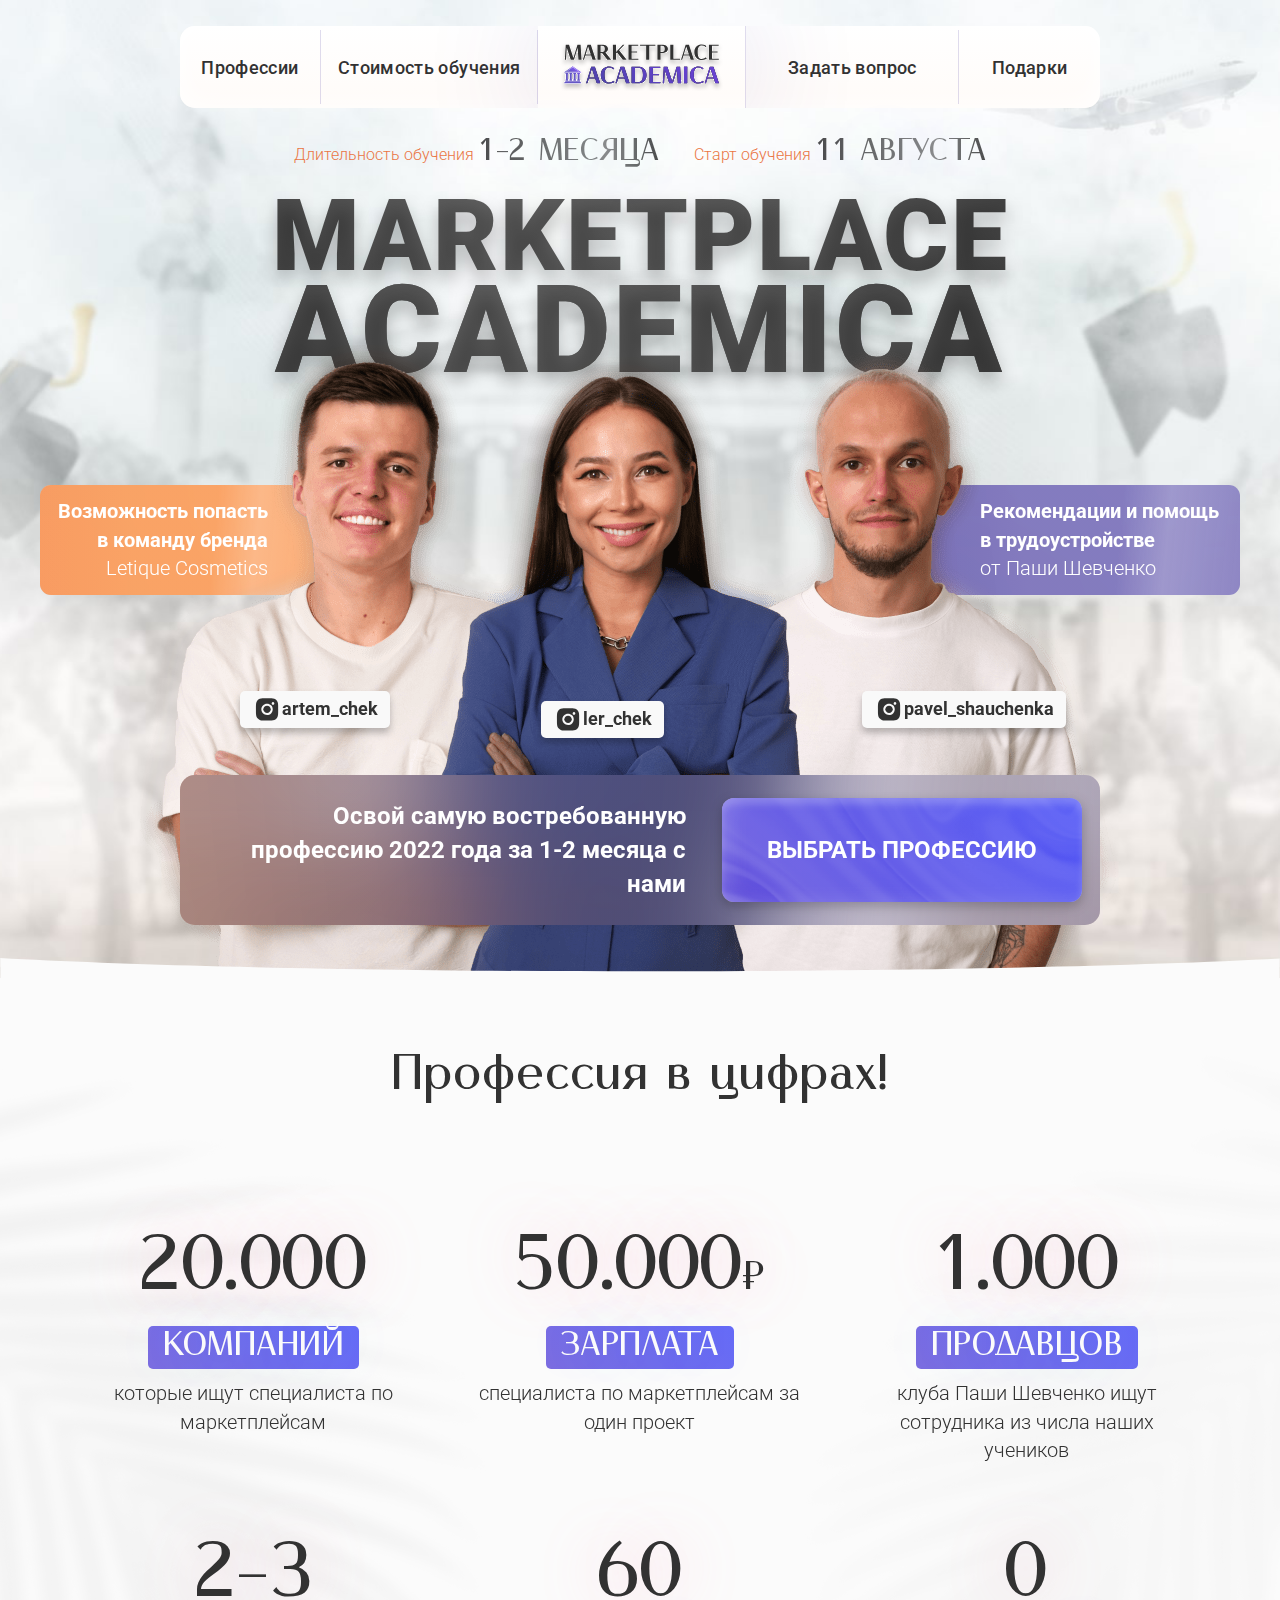
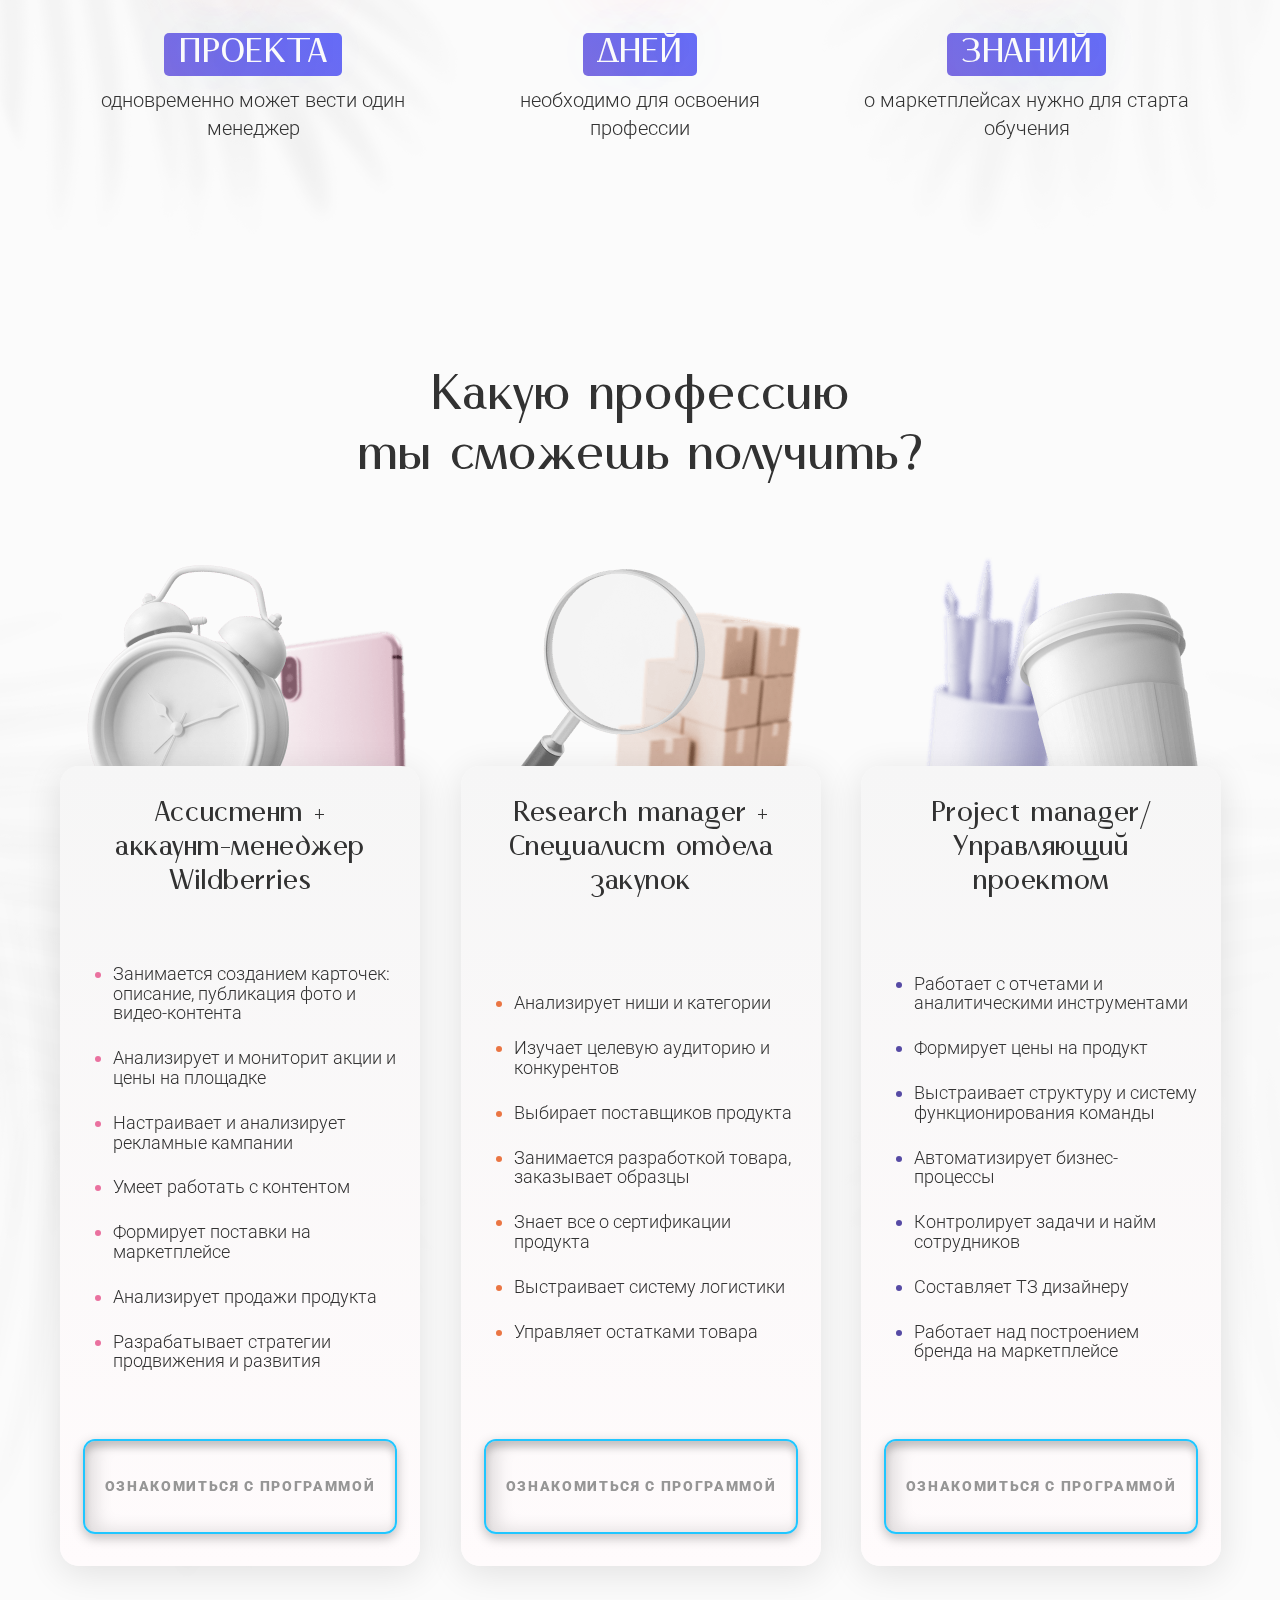
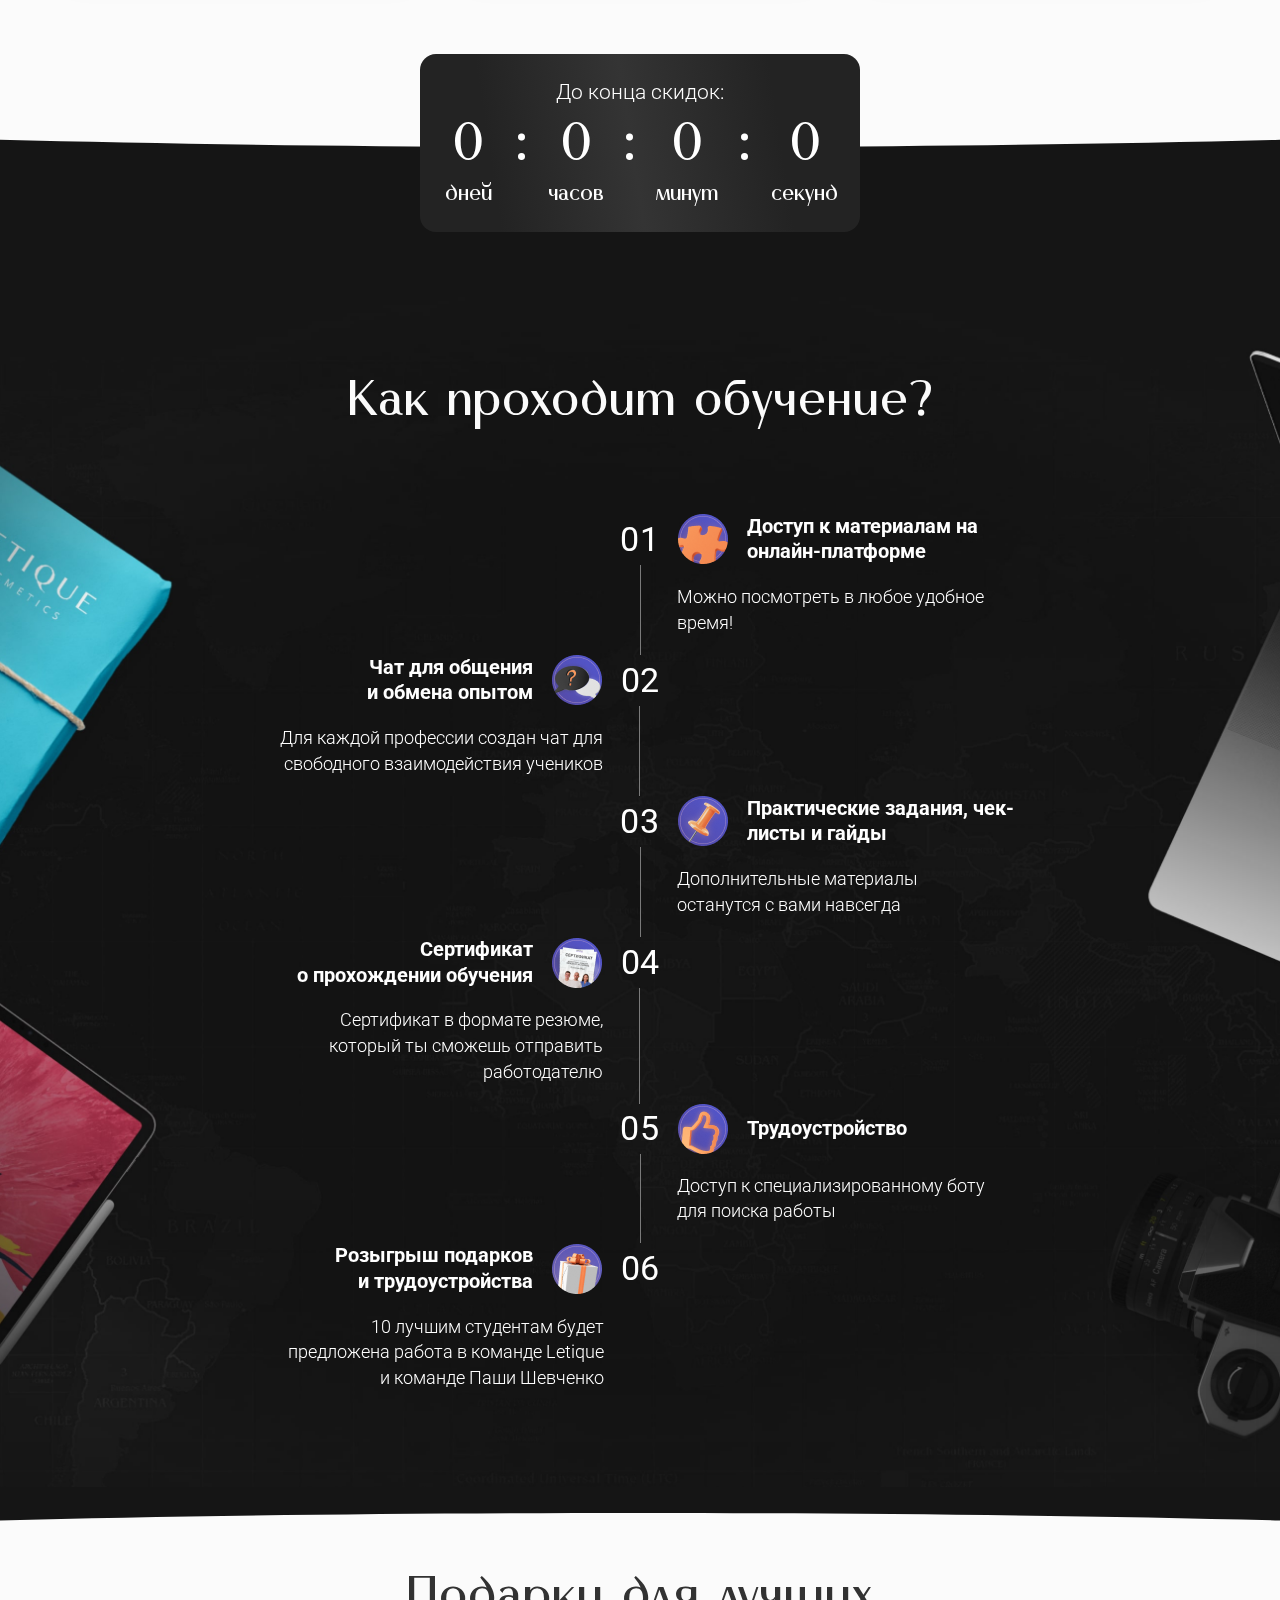
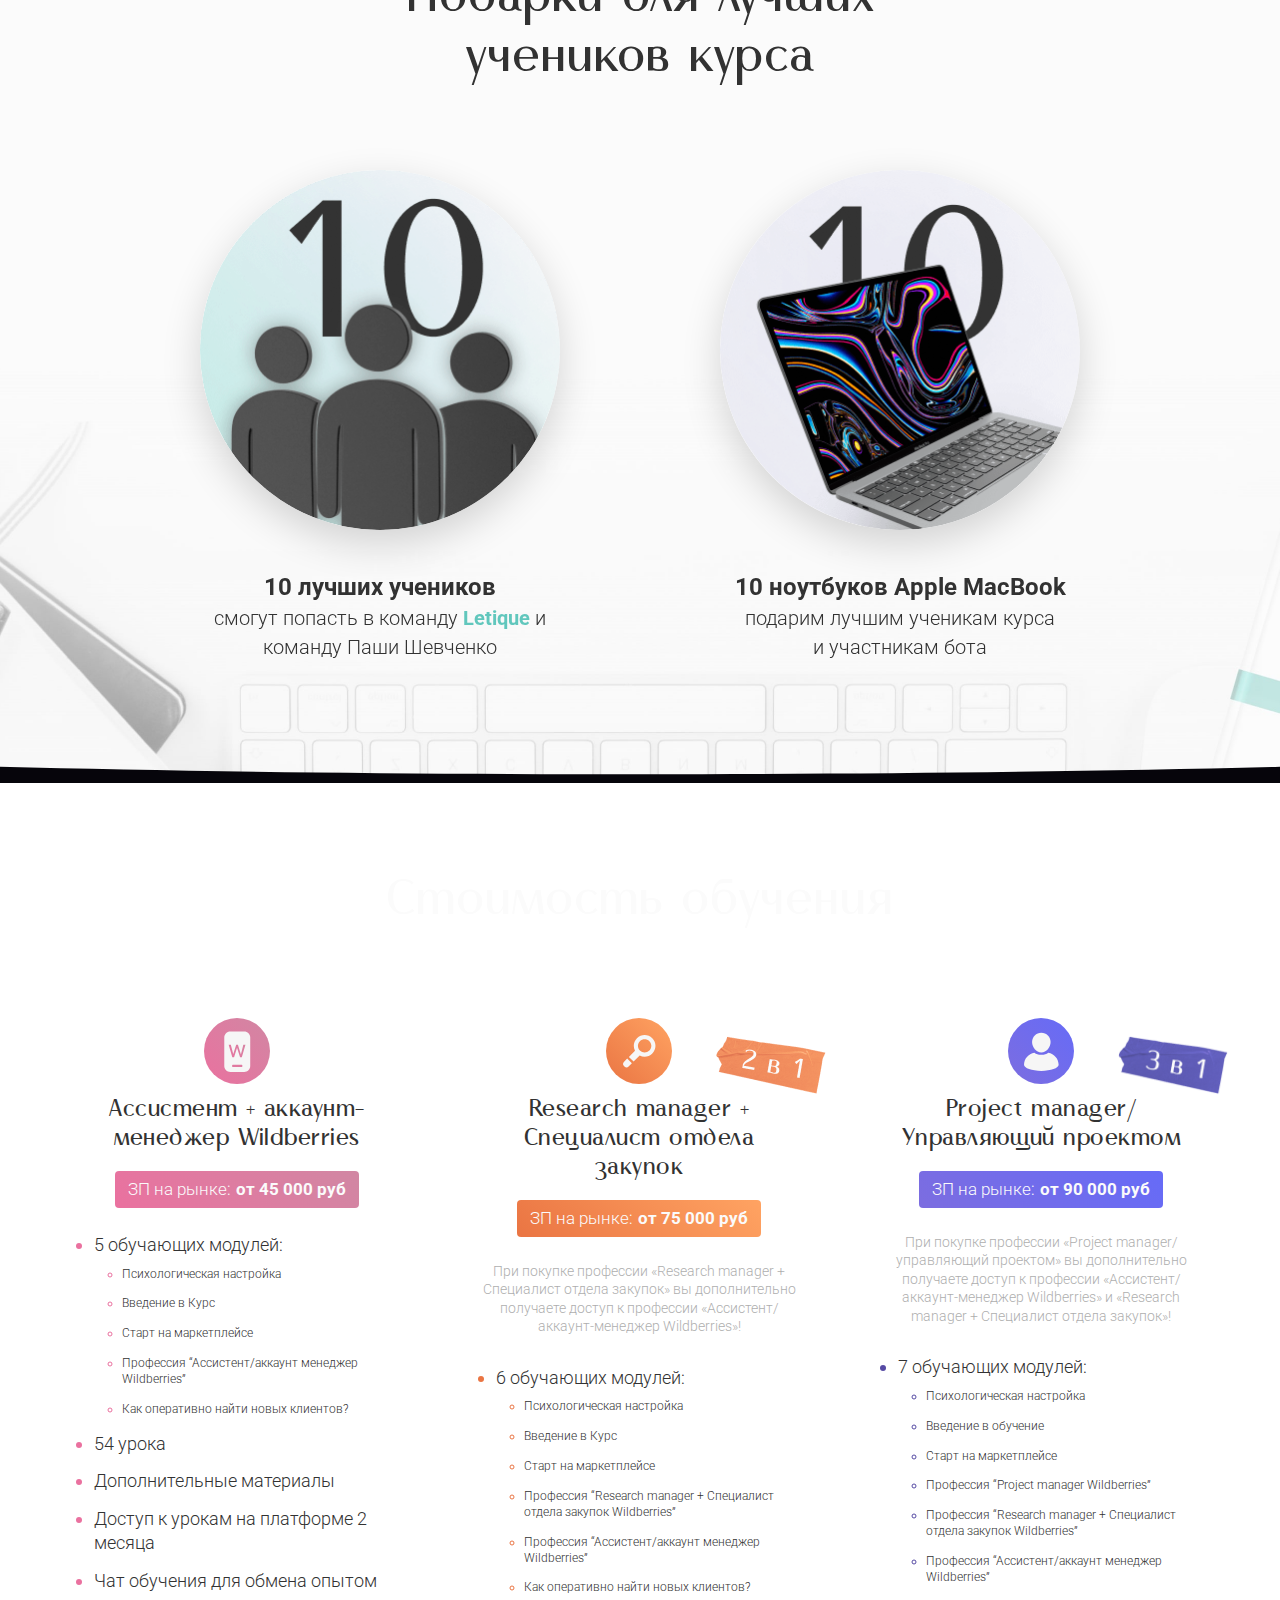
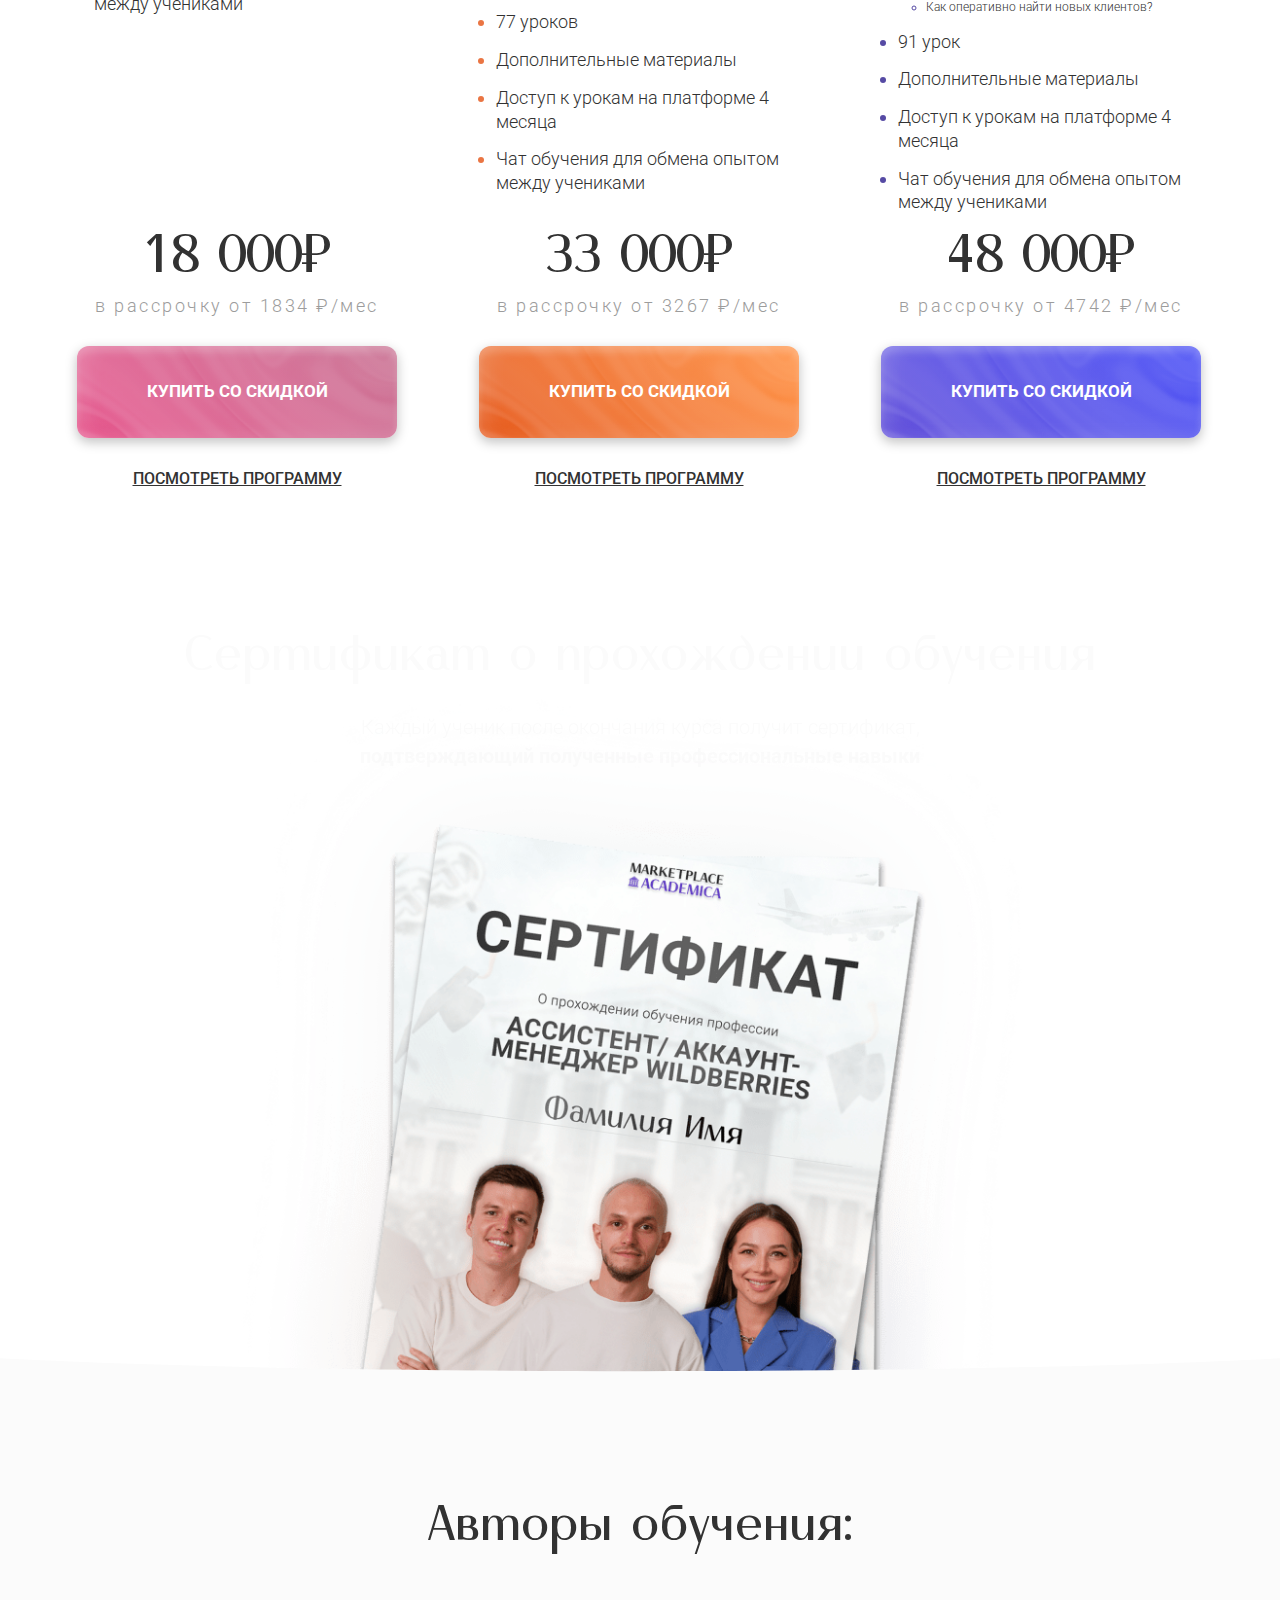
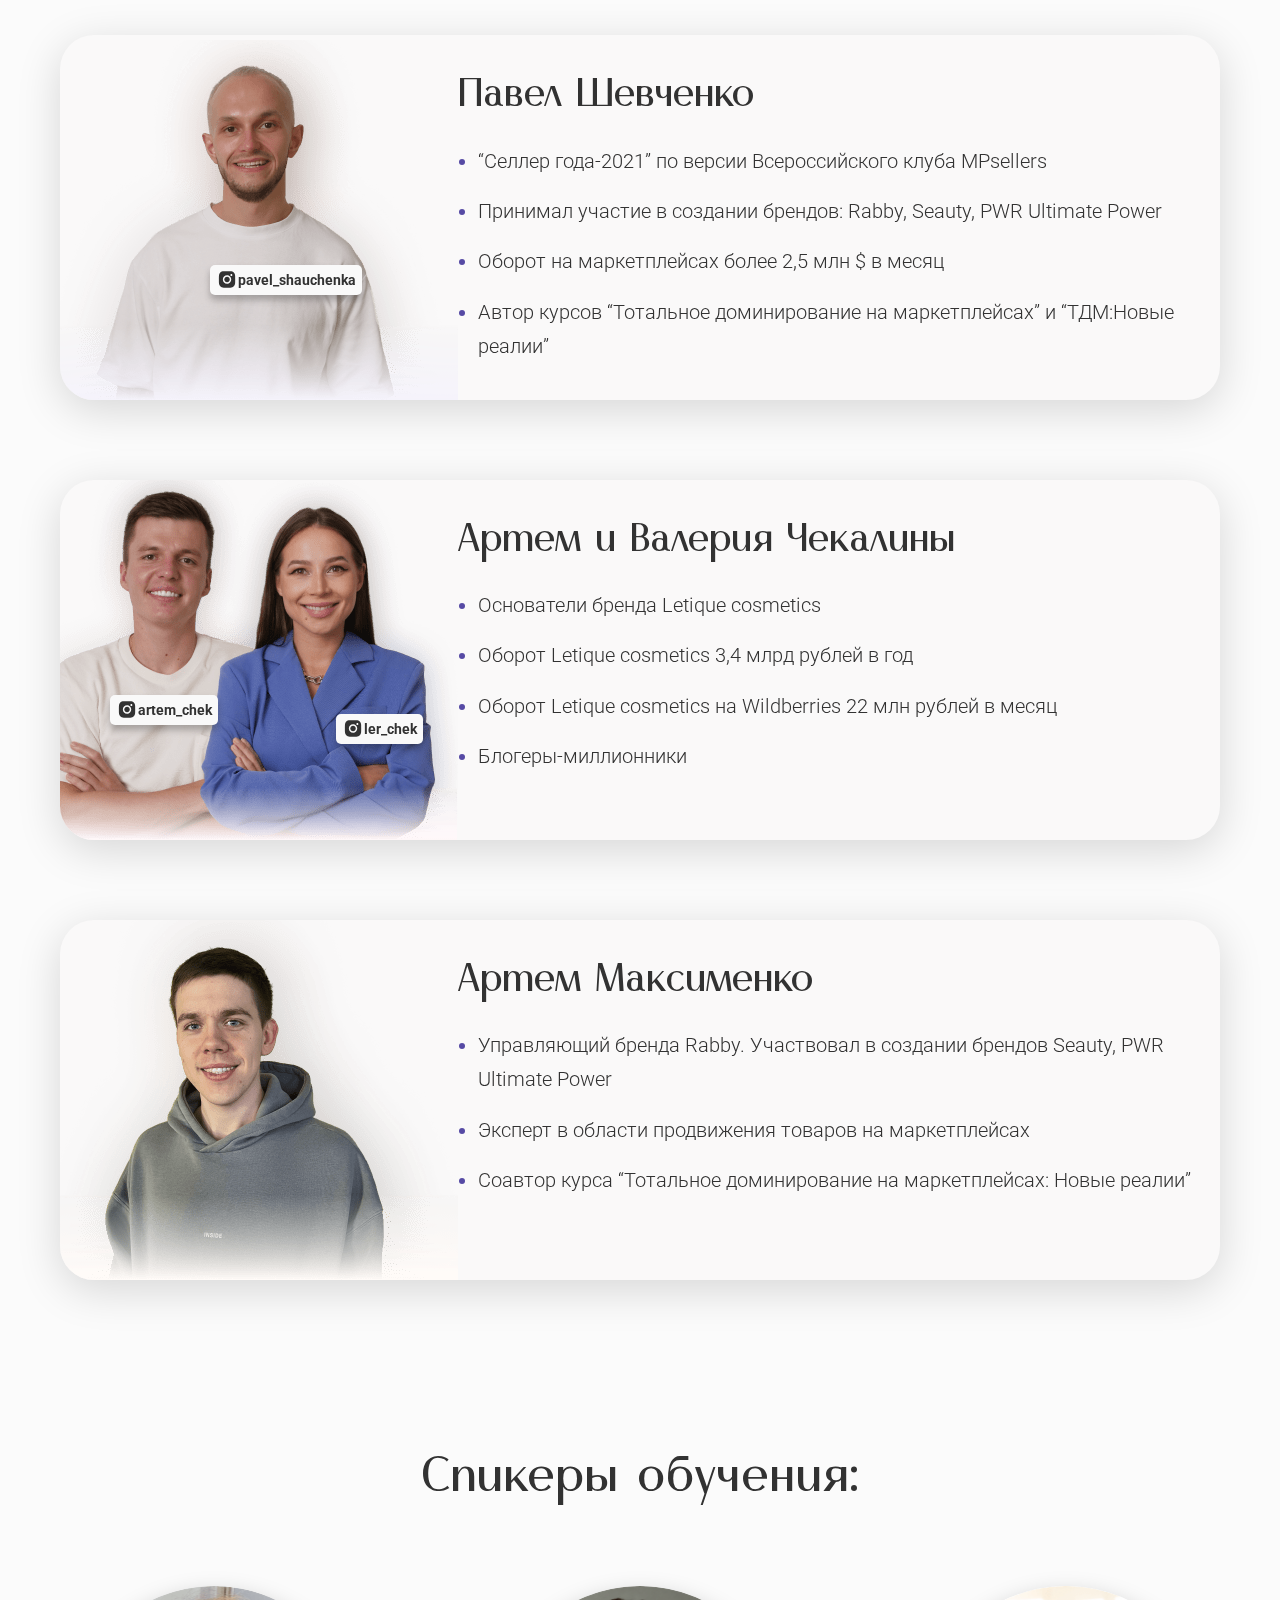
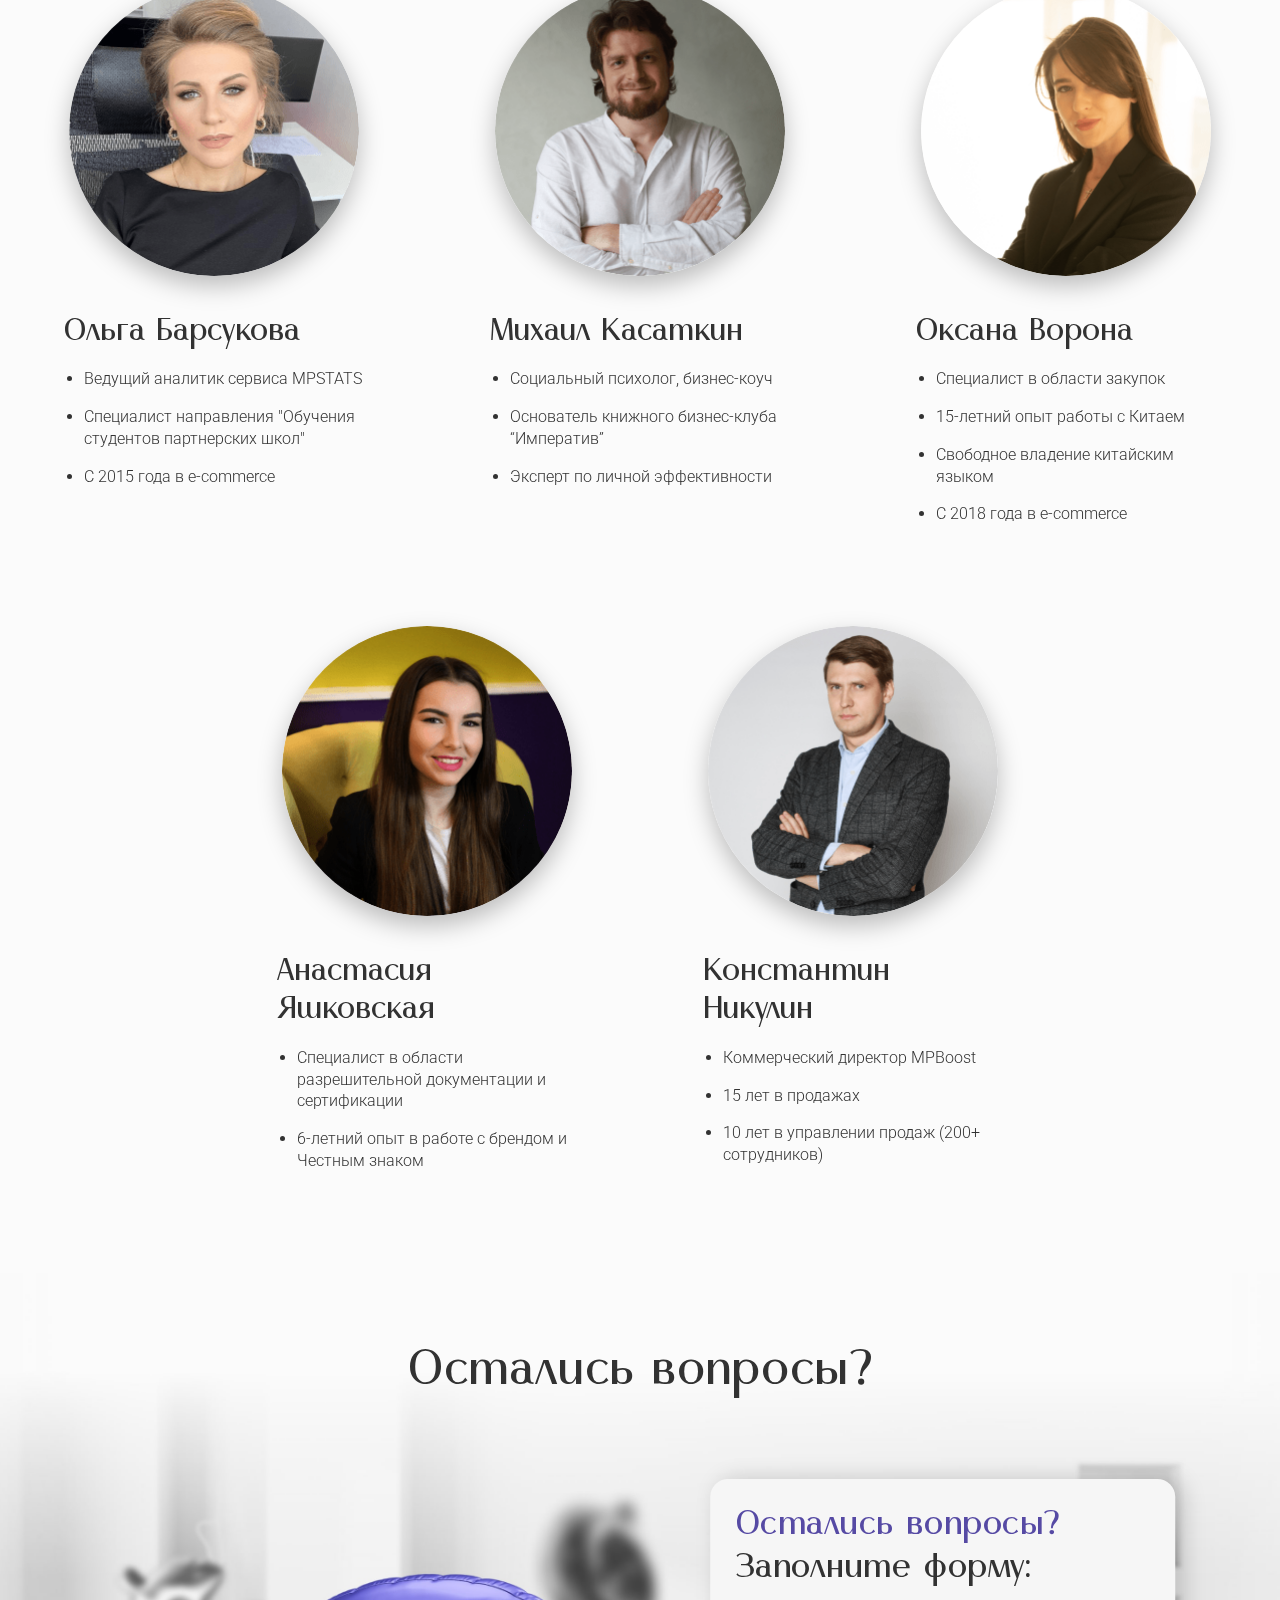
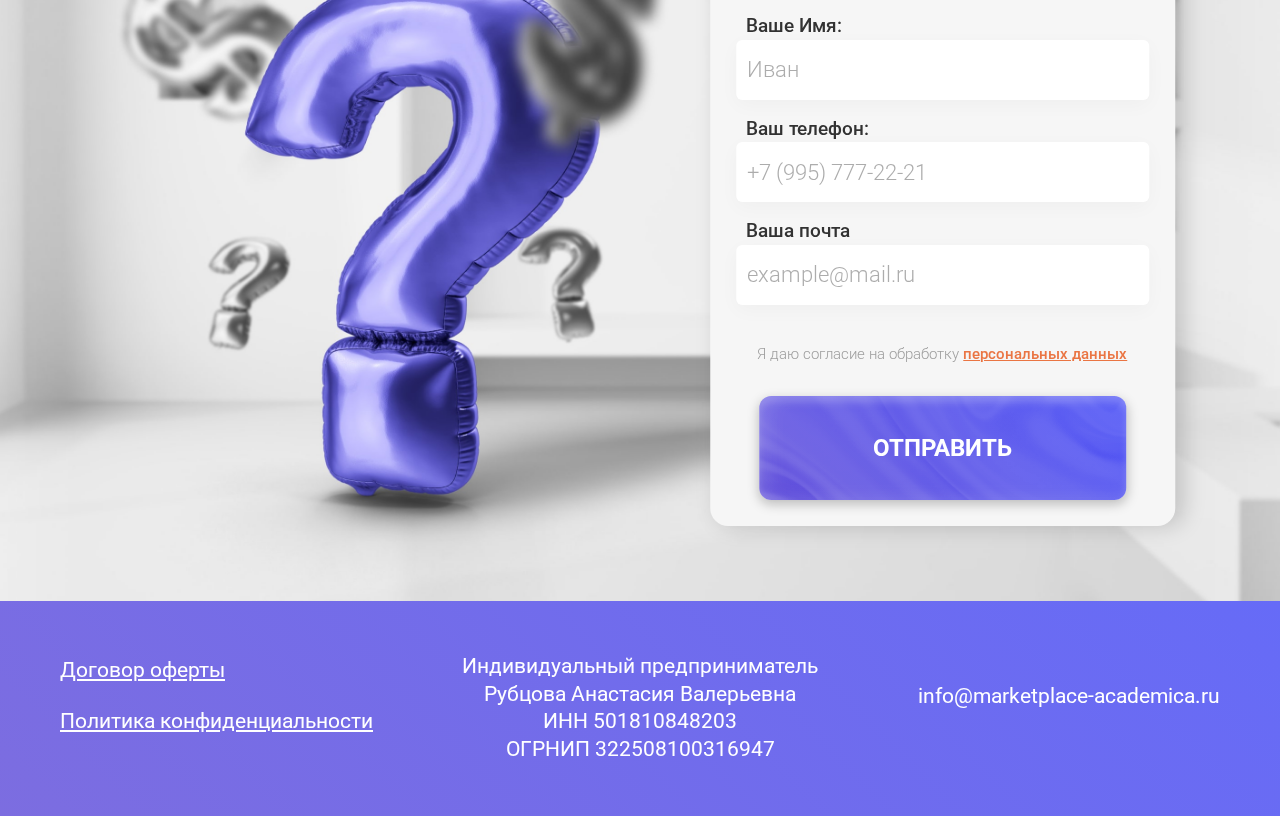
==== commit 503d4ca9: "refactor: new form" ====
--- a/index.html
+++ b/index.html
@@ -1,769 +1,957 @@
 <!DOCTYPE html>
 <html lang="ru">
+  <head>
+    <meta charset="UTF-8" />
+    <meta http-equiv="X-UA-Compatible" content="IE=edge" />
+    <meta name="viewport" content="width=device-width, initial-scale=1.0" />
+    <title>Marketplace Academica</title>
+    <link rel="shortcut icon" href="./assets/favicon.ico" type="image/x-icon" />
+    <link rel="preconnect" href="https://fonts.googleapis.com" />
+    <link rel="preconnect" href="https://fonts.gstatic.com" crossorigin />
+    <link
+      href="https://fonts.googleapis.com/css2?family=Roboto:wght@100;300;400;500;700;900&display=swap"
+      rel="stylesheet"
+    />
+    <link rel="stylesheet" href="./styles/style.css" />
+    <!-- Carrot quest BEGIN -->
+    <script type="text/javascript">
+      !(function () {
+        function t(t, e) {
+          return function () {
+            window.carrotquestasync.push(t, arguments);
+          };
+        }
+        if ("undefined" == typeof carrotquest) {
+          var e = document.createElement("script");
+          (e.type = "text/javascript"),
+            (e.async = !0),
+            (e.src = "https://cdn.carrotquest.app/api.min.js"),
+            document.getElementsByTagName("head")[0].appendChild(e),
+            (window.carrotquest = {}),
+            (window.carrotquestasync = []),
+            (carrotquest.settings = {});
+          for (
+            var n = [
+                "connect",
+                "track",
+                "identify",
+                "auth",
+                "onReady",
+                "addCallback",
+                "removeCallback",
+                "trackMessageInteraction",
+              ],
+              a = 0;
+            a < n.length;
+            a++
+          )
+            carrotquest[n[a]] = t(n[a]);
+        }
+      })(),
+        carrotquest.connect("51610-23145017e0c7c07689853e2057");
+    </script>
+    <!-- Carrot quest END -->
+  </head>
 
-<head>
-  <meta charset="UTF-8" />
-  <meta http-equiv="X-UA-Compatible" content="IE=edge" />
-  <meta name="viewport" content="width=device-width, initial-scale=1.0" />
-  <title>Marketplace Academica</title>
-  <link rel="shortcut icon" href="./assets/favicon.ico" type="image/x-icon" />
-  <link rel="preconnect" href="https://fonts.googleapis.com" />
-  <link rel="preconnect" href="https://fonts.gstatic.com" crossorigin />
-  <link href="https://fonts.googleapis.com/css2?family=Roboto:wght@100;300;400;500;700;900&display=swap"
-    rel="stylesheet" />
-  <link rel="stylesheet" href="./styles/style.css" />
-  <!-- Carrot quest BEGIN -->
-  <script type="text/javascript">
-    !(function () {
-      function t(t, e) {
-        return function () {
-          window.carrotquestasync.push(t, arguments);
-        };
-      }
-      if ("undefined" == typeof carrotquest) {
-        var e = document.createElement("script");
-        (e.type = "text/javascript"),
-          (e.async = !0),
-          (e.src = "https://cdn.carrotquest.app/api.min.js"),
-          document.getElementsByTagName("head")[0].appendChild(e),
-          (window.carrotquest = {}),
-          (window.carrotquestasync = []),
-          (carrotquest.settings = {});
-        for (
-          var n = [
-            "connect",
-            "track",
-            "identify",
-            "auth",
-            "onReady",
-            "addCallback",
-            "removeCallback",
-            "trackMessageInteraction",
-          ],
-          a = 0;
-          a < n.length;
-          a++
-        )
-          carrotquest[n[a]] = t(n[a]);
-      }
-    })(),
-      carrotquest.connect("51610-23145017e0c7c07689853e2057");
-  </script>
-  <!-- Carrot quest END -->
-</head>
+  <body>
+    <main class="main">
+      <section class="hero" id="hero">
+        <div class="container hero__container">
+          <header class="header">
+            <nav class="header__nav nav">
+              <ul class="nav__list">
+                <li class="nav__item">
+                  <a href="#prof" class="nav__link">Профессии</a>
+                </li>
+                <li class="nav__item">
+                  <a href="#price" class="nav__link">Стоимость&nbsp;обучения</a>
+                </li>
+                <li class="nav__item">
+                  <a href="/" class="nav__link header__logo"></a>
+                </li>
+                <li class="nav__item">
+                  <a href="#quetions" class="nav__link">Задать&nbsp;вопрос</a>
+                </li>
+                <li class="nav__item">
+                  <a href="#gifts" class="nav__link">Подарки</a>
+                </li>
+              </ul>
+            </nav>
+            <a href="#" class="header__logo header__logo_1024"></a>
+          </header>
+          <div class="hero__date-wrap">
+            <p class="hero__time">
+              Длительность обучения
+              <span class="hero__time-span">1-2 месяца</span>
+            </p>
+            <p class="hero__time">
+              Старт обучения <span class="hero__time-span">11 августа</span>
+            </p>
+          </div>
+          <h1 class="hero__title">
+            Marketplace<span class="hero__title-span">Academica</span>
+          </h1>
+          <div class="hero__content-wrap">
+            <div class="team">
+              Возможность попасть в&nbsp;команду бренда
+              <span class="team__span">Letique Cosmetics</span>
+            </div>
+            <div class="employment">
+              Рекомендации и&nbsp;помощь в&nbsp;трудоустройстве
+              <span class="employment__span">от&nbsp;Паши Шевченко</span>
+            </div>
+            <img
+              src="./assets/img/heroes.png"
+              alt=""
+              height="633"
+              width="1000"
+              class="hero__img"
+            />
+            <div class="img-1024__wrap">
+              <img
+                src="./assets/img/heroes_501.png"
+                alt=""
+                height="375"
+                width="500"
+                class="hero__img_1024"
+              />
+            </div>
+            <a
+              href="https://www.instagram.com/artem_chek/"
+              class="hero__instagrm hero__instagrm_artem"
+              target="blank"
+              ><img src="./assets/svg/instagram.svg" alt="" width="30" />
+              artem_chek</a
+            >
+            <a
+              href="https://www.instagram.com/ler_chek/"
+              class="hero__instagrm hero__instagrm_ler"
+              target="blank"
+            >
+              <img
+                src="./assets/svg/instagram.svg"
+                alt=""
+                width="30"
+              />ler_chek</a
+            >
+            <a
+              href="https://www.instagram.com/pavel_shauchenka/"
+              class="hero__instagrm hero__instagrm_pavel"
+              target="blank"
+              ><img
+                src="./assets/svg/instagram.svg"
+                alt=""
+                width="30"
+              />pavel_shauchenka</a
+            >
+            <div class="hero__offer">
+              <p class="hero__offer-text">
+                Освой самую востребованную профессию 2022 года за 1-2 месяца с
+                нами
+              </p>
+              <a href="#price" class="hero__offer-btn"
+                ><span class="hero__btn-span"></span
+                ><span class="hero__btn-text">выбрать&nbsp;профессию</span></a
+              >
+            </div>
+          </div>
+        </div>
+        <img
+          src="./assets/svg/main-bottom.svg"
+          alt=""
+          class="hero__separator"
+        />
+      </section>
+      <section class="numbers" id="numbers">
+        <div class="container numbers__container">
+          <h2 class="numbers__title">Профессия в&nbsp;цифрах!</h2>
+          <div class="numbers__content">
+            <div class="number">
+              <span class="number__amout">20.000</span>
+              <span class="number__units">компаний</span>
+              <span class="number__description"
+                >которые ищут специалиста по маркетплейсам</span
+              >
+            </div>
+            <div class="number">
+              <span class="number__amout"
+                >50.000<span class="little">₽</span></span
+              >
+              <span class="number__units">зарплата</span>
+              <span class="number__description"
+                >специалиста по маркетплейсам за один проект</span
+              >
+            </div>
+            <div class="number">
+              <span class="number__amout">1.000</span>
+              <span class="number__units">продавцов</span>
+              <span class="number__description"
+                >клуба Паши Шевченко ищут сотрудника из числа наших
+                учеников</span
+              >
+            </div>
+            <div class="number">
+              <span class="number__amout">2-3</span>
+              <span class="number__units">проекта</span>
+              <span class="number__description"
+                >одновременно может вести один менеджер</span
+              >
+            </div>
+            <div class="number">
+              <span class="number__amout">60</span>
+              <span class="number__units">дней</span>
+              <span class="number__description"
+                >необходимо для освоения профессии</span
+              >
+            </div>
+            <div class="number">
+              <span class="number__amout">0</span>
+              <span class="number__units">знаний</span>
+              <span class="number__description"
+                >о маркетплейсах нужно для старта обучения</span
+              >
+            </div>
+          </div>
+        </div>
+      </section>
+      <section class="prof" id="prof">
+        <div class="container prof__container">
+          <h2 class="prof__title">Какую профессию ты&nbsp;сможешь получить?</h2>
+          <div class="prof__content-wrap">
+            <div class="profession assistant">
+              <img
+                src="./assets/img/assist__img.png"
+                alt=""
+                class="profession__img"
+              />
+              <div class="profession__content">
+                <div class="profession__title">
+                  Ассистент +<br />аккаунт-менеджер<br />Wildberries
+                </div>
+                <ul class="profession__list">
+                  <li>
+                    Занимается созданием карточек: описание, публикация фото и
+                    видео-контента
+                  </li>
+                  <li>Анализирует и мониторит акции и цены на площадке</li>
+                  <li>Настраивает и анализирует рекламные кампании</li>
+                  <li>Умеет работать с контентом</li>
+                  <li>Формирует поставки на маркетплейсе</li>
+                  <li>Анализирует продажи продукта</li>
+                  <li>Разрабатывает стратегии продвижения и развития</li>
+                </ul>
+                <a
+                  href="./pages/assistant-prog.html"
+                  class="profession__btn profession__btn_details"
+                  >Ознакомиться с программой</a
+                >
+              </div>
+            </div>
+            <div class="profession reserch">
+              <img
+                src="./assets/img/res__img.png"
+                alt=""
+                class="profession__img"
+              />
+              <div class="profession__content">
+                <div class="profession__title">
+                  Research manager +<br />Специалист отдела<br />закупок
+                </div>
+                <ul class="profession__list">
+                  <li>Анализирует ниши и категории</li>
+                  <li>Изучает целевую аудиторию и конкурентов</li>
+                  <li>Выбирает поставщиков продукта</li>
+                  <li>Занимается разработкой товара, заказывает образцы</li>
+                  <li>Знает все о сертификации продукта</li>
+                  <li>Выстраивает систему логистики</li>
+                  <li>Управляет остатками товара</li>
+                </ul>
+                <a
+                  href="./pages/research-prog.html"
+                  class="profession__btn profession__btn_details"
+                  >Ознакомиться с программой</a
+                >
+              </div>
+            </div>
+            <div class="profession project">
+              <img
+                src="./assets/img/proj__img.png"
+                alt=""
+                class="profession__img"
+              />
+              <div class="profession__content">
+                <div class="profession__title">
+                  Project manager/<br />Управляющий<br />проектом
+                </div>
+                <ul class="profession__list">
+                  <li>Работает с отчетами и аналитическими инструментами</li>
+                  <li>Формирует цены на продукт</li>
+                  <li>
+                    Выстраивает структуру и систему функционирования команды
+                  </li>
+                  <li>Автоматизирует бизнес-процессы</li>
+                  <li>Контролирует задачи и найм сотрудников</li>
+                  <li>Составляет ТЗ дизайнеру</li>
+                  <li>Работает над построением бренда на маркетплейсе</li>
+                </ul>
+                <a
+                  href="./pages/project-prog.html"
+                  class="profession__btn profession__btn_details"
+                  >Ознакомиться с программой</a
+                >
+              </div>
+            </div>
+          </div>
+          <div class="prof__timer timer">
+            <h4 class="timer__title">До конца скидок:</h4>
+            <div class="timer__content">
+              <span class="days">10</span>
+              <span class="timer__sep">:</span>
+              <span class="hours">13</span>
+              <span class="timer__sep">:</span>
+              <span class="minutes">23</span>
+              <span class="timer__sep">:</span>
+              <span class="seconds">42</span>
+              <span class="timer__descr timer__descr_1">дней</span>
+              <span class="timer__descr timer__descr_2">часов</span>
+              <span class="timer__descr timer__descr_3">минут</span>
+              <span class="timer__descr timer__descr_4">секунд</span>
+            </div>
+          </div>
+        </div>
+      </section>
+      <section class="teach" id="teach">
+        <div class="container teach__container">
+          <h2 class="teach__title">Как проходит обучение?</h2>
+          <div class="teach__content">
+            <div class="teach-item teach-item__1">
+              <div class="teach-item__top">
+                <span class="teach-item__number">01</span>
+                <img
+                  src="./assets/img/teach-01.png"
+                  alt=""
+                  class="teach-item__img"
+                  width="50"
+                />
+                <h4 class="teach-item__title">
+                  Доступ к материалам на онлайн-платформе
+                </h4>
+              </div>
+              <p class="teach-item__descrpiption">
+                Можно посмотреть в любое удобное время!
+              </p>
+            </div>
+            <div class="teach-item teach-item__2">
+              <div class="teach-item__top">
+                <span class="teach-item__number">02</span>
+                <img
+                  src="./assets/img/teach-02.png"
+                  alt=""
+                  class="teach-item__img"
+                  width="50"
+                />
+                <h4 class="teach-item__title">
+                  Чат для общения<br />и обмена опытом
+                </h4>
+              </div>
+              <p class="teach-item__descrpiption">
+                Для каждой профессии создан чат для свободного взаимодействия
+                учеников
+              </p>
+            </div>
+            <div class="teach-item teach-item__3">
+              <div class="teach-item__top">
+                <span class="teach-item__number">03</span>
+                <img
+                  src="./assets/img/teach-03.png"
+                  alt=""
+                  class="teach-item__img"
+                  width="50"
+                />
+                <h4 class="teach-item__title">
+                  Практические задания, чек-листы и гайды
+                </h4>
+              </div>
+              <p class="teach-item__descrpiption">
+                Дополнительные материалы останутся с вами навсегда
+              </p>
+            </div>
+            <div class="teach-item teach-item__4">
+              <div class="teach-item__top">
+                <span class="teach-item__number">04</span>
+                <img
+                  src="./assets/img/teach-04.png"
+                  alt=""
+                  class="teach-item__img"
+                  width="50"
+                />
+                <h4 class="teach-item__title">
+                  Сертификат<br />о прохождении обучения
+                </h4>
+              </div>
+              <p class="teach-item__descrpiption">
+                Сертификат в формате резюме, который ты сможешь отправить
+                работодателю
+              </p>
+            </div>
+            <div class="teach-item teach-item__5">
+              <div class="teach-item__top">
+                <span class="teach-item__number">05</span>
+                <img
+                  src="./assets/img/teach-05.png"
+                  alt=""
+                  class="teach-item__img"
+                  width="50"
+                />
+                <h4 class="teach-item__title">Трудоустройство</h4>
+              </div>
+              <p class="teach-item__descrpiption">
+                Доступ к специализированному боту для поиска работы
+              </p>
+            </div>
+            <div class="teach-item teach-item__6">
+              <div class="teach-item__top">
+                <span class="teach-item__number">06</span>
+                <img
+                  src="./assets/img/teach-06.png"
+                  alt=""
+                  class="teach-item__img"
+                  width="50"
+                />
+                <h4 class="teach-item__title">
+                  Розыгрыш подарков<br />и трудоустройства
+                </h4>
+              </div>
+              <p class="teach-item__descrpiption">
+                10 лучшим студентам будет предложена работа в команде Letique и
+                команде Паши Шевченко
+              </p>
+            </div>
+          </div>
+        </div>
+      </section>
+      <section class="gifts" id="gifts">
+        <div class="container gifts__container">
+          <h2 class="gifts__title">Подарки для лучших учеников курса</h2>
+          <div class="gifts__content">
+            <div class="gift">
+              <div class="gift__img-wrap">
+                <img
+                  src="./assets/img/gift-01.png"
+                  alt=""
+                  class="gift__img"
+                  width="360"
+                />
+              </div>
+              <h5 class="gift__title">10 лучших учеников</h5>
+              <p class="gift__description">
+                смогут попасть в команду <span>Letique</span> и команду Паши
+                Шевченко
+              </p>
+            </div>
+            <div class="gift">
+              <div class="gift__img-wrap">
+                <img
+                  src="./assets/img/gift-02.png"
+                  alt=""
+                  class="gift__img"
+                  width="360"
+                />
+              </div>
+              <h5 class="gift__title">10 ноутбуков Apple MacBook</h5>
+              <p class="gift__description">
+                подарим лучшим ученикам курса и&nbsp;участникам бота
+              </p>
+            </div>
+          </div>
+        </div>
+      </section>
+      <section class="price" id="price">
+        <div class="container price__container">
+          <h2 class="price__title">Стоимость обучения</h2>
+          <div class="price__wrap">
+            <div class="rate rate_assistant">
+              <div class="rate__icon rate__icon_assistant"></div>
+              <h3 class="rate__title">
+                Ассистент + аккаунт-менеджер Wildberries
+              </h3>
+              <div class="rate__salary rate__salary_assistant">
+                ЗП на рынке: <span>от 45 000 руб</span>
+              </div>
+              <ul class="rate__list rate__list_assistant">
+                <li>
+                  5 обучающих модулей:
+                  <ul class="rate__sublist">
+                    <li class="rate__sublist-item">
+                      Психологическая настройка
+                    </li>
+                    <li class="rate__sublist-item">Введение в Курс</li>
+                    <li class="rate__sublist-item">Старт на маркетплейсе</li>
+                    <li class="rate__sublist-item">
+                      Профессия “Ассистент/аккаунт менеджер Wildberries”
+                    </li>
+                    <li class="rate__sublist-item">
+                      Как оперативно найти новых клиентов?
+                    </li>
+                  </ul>
+                </li>
+                <li>54 урока</li>
+                <li>Дополнительные материалы</li>
+                <li>Доступ к урокам на платформе 2 месяца</li>
+                <li>Чат обучения для обмена опытом между учениками</li>
+              </ul>
+              <p class="rate__price">18 000₽</p>
+              <p class="rate__price-description">в рассрочку от 1834 ₽/мес</p>
+              <a href="./pages/form.html"
+                class="rate__offer-btn rate__offer-btn_assistant"
+                data-id="3544961"
+                data-price="18000"
+                data-part6="20000"
+                data-part10="21000"
+                data-part12="22000"
+                data-title="Ассистент + аккаунт-менеджер Wildberries"
+                data-salary="45 000"
+              >
+                <span class="rate__btn-span"></span
+                ><span class="rate__btn-text">Купить со скидкой</span>
+              </a>
+              <a href="./pages/assistant-prog.html" class="rate__program-link"
+                >ПОСМОТРЕТЬ ПРОГРАММУ</a
+              >
+            </div>
+            <div class="rate rate_research">
+              <div class="rate__icon rate__icon_research"></div>
+              <h3 class="rate__title">
+                Research manager + Специалист отдела закупок
+              </h3>
+              <div class="rate__salary rate__salary_research">
+                ЗП на рынке: <span>от 75 000 руб</span>
+              </div>
+              <p class="rate__descr">
+                При покупке профессии «Research manager + Специалист отдела
+                закупок» вы дополнительно получаете доступ к профессии
+                «Ассистент/аккаунт-менеджер Wildberries»!
+              </p>
+              <ul class="rate__list rate__list_research">
+                <li>
+                  6 обучающих модулей:
+                  <ul class="rate__sublist">
+                    <li class="rate__sublist-item">
+                      Психологическая настройка
+                    </li>
+                    <li class="rate__sublist-item">Введение в Курс</li>
+                    <li class="rate__sublist-item">Старт на маркетплейсе</li>
+                    <li class="rate__sublist-item">
+                      Профессия “Research manager + Специалист отдела закупок
+                      Wildberries”
+                    </li>
+                    <li class="rate__sublist-item">
+                      Профессия “Ассистент/аккаунт менеджер Wildberries”
+                    </li>
+                    <li class="rate__sublist-item">
+                      Как оперативно найти новых клиентов?
+                    </li>
+                  </ul>
+                </li>
+                <li>77 уроков</li>
+                <li>Дополнительные материалы</li>
+                <li>Доступ к урокам на платформе 4 месяца</li>
+                <li>Чат обучения для обмена опытом между учениками</li>
+              </ul>
+              <p class="rate__price">33 000₽</p>
+              <p class="rate__price-description">в рассрочку от 3267 ₽/мес</p>
+              <a href="./pages/form.html"
+                class="rate__offer-btn rate__offer-btn_research"
+                data-id="3544966"
+                data-price="33000"
+                data-part6="36600"
+                data-part10="38200"
+                data-part12="39200"
+                data-title="Research manager + Специалист отдела закупок"
+                data-salary="75 000"
+              >
+                <span class="rate__btn-span"></span
+                ><span class="rate__btn-text">Купить со скидкой</span>
+              </a>
+              <a href="./pages/research-prog.html" class="rate__program-link"
+                >ПОСМОТРЕТЬ ПРОГРАММУ</a
+              >
+            </div>
+            <div class="rate rate_project">
+              <div class="rate__icon rate__icon_project"></div>
+              <h3 class="rate__title">Project manager/Управляющий проектом</h3>
+              <div class="rate__salary rate__salary_project">
+                ЗП на рынке: <span>от 90 000 руб</span>
+              </div>
+              <p class="rate__descr">
+                При покупке профессии «Project manager/ управляющий проектом» вы
+                дополнительно получаете доступ к профессии
+                «Ассистент/аккаунт-менеджер Wildberries» и «Research manager +
+                Специалист отдела закупок»!
+              </p>
+              <ul class="rate__list rate__list_project">
+                <li>
+                  7 обучающих модулей:
+                  <ul class="rate__sublist">
+                    <li class="rate__sublist-item">
+                      Психологическая настройка
+                    </li>
+                    <li class="rate__sublist-item">Введение в обучение</li>
+                    <li class="rate__sublist-item">Старт на маркетплейсе</li>
+                    <li class="rate__sublist-item">
+                      Профессия “Project manager Wildberries”
+                    </li>
+                    <li class="rate__sublist-item">
+                      Профессия “Research manager + Специалист отдела закупок
+                      Wildberries”
+                    </li>
+                    <li class="rate__sublist-item">
+                      Профессия “Ассистент/аккаунт менеджер Wildberries”
+                    </li>
+                    <li class="rate__sublist-item">
+                      Как оперативно найти новых клиентов?
+                    </li>
+                  </ul>
+                </li>
+                <li>91 урок</li>
+                <li>Дополнительные материалы</li>
+                <li>Доступ к урокам на платформе 4 месяца</li>
+                <li>Чат обучения для обмена опытом между учениками</li>
+              </ul>
+              <p class="rate__price">48 000₽</p>
+              <p class="rate__price-description">в рассрочку от 4742 ₽/мес</p>
+              <a href="./pages/form.html"
+                class="rate__offer-btn rate__offer-btn_project"
+                data-id="3544972"
+                data-price="48000"
+                data-part6="53250"
+                data-part10="55800"
+                data-part12="56900"
+                data-title="Project manager / Управляющий проектом"
+                data-salary="90 000"
+              >
+                <span class="rate__btn-span"></span
+                ><span class="rate__btn-text">Купить со скидкой</span>
+              </a>
+              <a href="./pages/project-prog.html" class="rate__program-link"
+                >ПОСМОТРЕТЬ ПРОГРАММУ</a
+              >
+            </div>
+          </div>
+          <h2 class="price__title">Сертификат о прохождении обучения</h2>
+          <h4 class="price__subtitle">
+            Каждый ученик после окончания курса получит сертификат,
+            <span>подтверждающий полученные профессиональные навыки</span>
+          </h4>
+          <div class="price__img-wrap">
+            <img src="./assets/img/sertificat.png" alt="" class="price__img" />
+          </div>
+        </div>
+        <img
+          src="./assets/svg/price__bottom.svg"
+          alt=""
+          class="price__separator"
+        />
+      </section>
+      <section class="authors">
+        <div class="container authors__container">
+          <h2 class="authors__title">Авторы обучения:</h2>
+          <div class="author">
+            <div class="author__img-wrap">
+              <img src="./assets/img/pavel.png" alt="" class="author__img" />
+              <a
+                href="https://www.instagram.com/pavel_shauchenka/"
+                class="author__instagram author__instagram_pavel"
+                target="blank"
+                ><img
+                  src="./assets/svg/instagram.svg"
+                  alt=""
+                  width="22"
+                />pavel_shauchenka</a
+              >
+            </div>
+            <div class="author__content">
+              <h4 class="author__title">Павел Шевченко</h4>
+              <ul class="author__list">
+                <li>
+                  “Селлер года-2021” по версии Всероссийского клуба MPsellers
+                </li>
+                <li>
+                  Принимал участие в создании брендов: Rabby, Seauty, PWR
+                  Ultimate Power
+                </li>
+                <li>Оборот на маркетплейсах более 2,5 млн $ в месяц</li>
+                <li>
+                  Автор курсов “Тотальное доминирование на маркетплейсах” и
+                  “ТДМ:Новые реалии”
+                </li>
+              </ul>
+            </div>
+          </div>
+          <div class="author">
+            <div class="author__img-wrap">
+              <img
+                src="./assets/img/artem-ler.png"
+                alt=""
+                class="author__img"
+              />
+              <a
+                href="https://www.instagram.com/artem_chek/"
+                class="author__instagram author__instagram_artem"
+                ><img
+                  src="./assets/svg/instagram.svg"
+                  alt=""
+                  width="22"
+                  target="blank"
+                />artem_chek</a
+              >
+              <a
+                href="https://www.instagram.com/ler_chek/"
+                class="author__instagram author__instagram_ler"
+                ><img
+                  src="./assets/svg/instagram.svg"
+                  alt=""
+                  width="22"
+                  target="blank"
+                />ler_chek</a
+              >
+            </div>
+            <div class="author__content">
+              <h4 class="author__title">Артем и Валерия Чекалины</h4>
+              <ul class="author__list">
+                <li>Основатели бренда Letique cosmetics</li>
+                <li>Оборот Letique cosmetics 3,4 млрд рублей в год</li>
+                <li>
+                  Оборот Letique cosmetics на Wildberries 22 млн рублей в месяц
+                </li>
+                <li>Блогеры-миллионники</li>
+              </ul>
+            </div>
+          </div>
+          <div class="author">
+            <div class="author__img-wrap">
+              <img src="./assets/img/max.png" alt="" class="author__img" />
+            </div>
+            <div class="author__content">
+              <h4 class="author__title">Артем Максименко</h4>
+              <ul class="author__list">
+                <li>
+                  Управляющий бренда Rabby. Участвовал в создании брендов
+                  Seauty, PWR Ultimate Power
+                </li>
+                <li>Эксперт в области продвижения товаров на маркетплейсах</li>
+                <li>
+                  Соавтор курса “Тотальное доминирование на маркетплейсах: Новые
+                  реалии”
+                </li>
+              </ul>
+            </div>
+          </div>
+        </div>
+      </section>
+      <section class="speakers">
+        <div class="container speakers__container">
+          <h2 class="speakers__title">Спикеры обучения:</h2>
+          <div class="speakers__wrap">
+            <div class="speaker">
+              <div class="speaker__img-wrap">
+                <img
+                  src="./assets/img/olga.png"
+                  alt=""
+                  class="speaker__img"
+                  width="290"
+                />
+              </div>
+              <h3 class="speaker__title">Ольга Барсукова</h3>
+              <ul class="speaker__list">
+                <li>Ведущий аналитик сервиса MPSTATS</li>
+                <li>
+                  Специалист направления "Обучения студентов партнерских школ"
+                </li>
+                <li>С 2015 года в e-commerce</li>
+              </ul>
+            </div>
+            <div class="speaker">
+              <div class="speaker__img-wrap">
+                <img
+                  src="./assets/img/mihail.png"
+                  alt=""
+                  class="speaker__img"
+                  width="290"
+                />
+              </div>
+              <h3 class="speaker__title">Михаил Касаткин</h3>
+              <ul class="speaker__list">
+                <li>Социальный психолог, бизнес-коуч</li>
+                <li>Основатель книжного бизнес-клуба “Императив”</li>
+                <li>Эксперт по личной эффективности</li>
+              </ul>
+            </div>
+            <div class="speaker">
+              <div class="speaker__img-wrap">
+                <img
+                  src="./assets/img/oksana.png"
+                  alt=""
+                  class="speaker__img"
+                  width="290"
+                />
+              </div>
+              <h3 class="speaker__title">Оксана Ворона</h3>
+              <ul class="speaker__list">
+                <li>Специалист в области закупок</li>
+                <li>15-летний опыт работы с Китаем</li>
+                <li>Свободное владение китайским языком</li>
+                <li>С 2018 года в e-commerce</li>
+              </ul>
+            </div>
+            <div class="speaker">
+              <div class="speaker__img-wrap">
+                <img
+                  src="./assets/img/anastasia.png"
+                  alt=""
+                  class="speaker__img"
+                  width="290"
+                />
+              </div>
+              <h3 class="speaker__title">Анастасия Яшковская</h3>
+              <ul class="speaker__list">
+                <li>
+                  Специалист в области разрешительной документации и
+                  сертификации
+                </li>
+                <li>6-летний опыт в работе с брендом и Честным знаком</li>
+              </ul>
+            </div>
+            <div class="speaker">
+              <div class="speaker__img-wrap">
+                <img
+                  src="./assets/img/kostantin.png"
+                  alt=""
+                  class="speaker__img"
+                  width="290"
+                />
+              </div>
+              <h3 class="speaker__title">Константин Никулин</h3>
+              <ul class="speaker__list">
+                <li>Коммерческий директор MPBoost</li>
+                <li>15 лет в продажах</li>
+                <li>10 лет в управлении продаж (200+ сотрудников)</li>
+              </ul>
+            </div>
+          </div>
+        </div>
+      </section>
+      <section class="questions" id="quetions">
+        <div class="container questions__container">
+          <h2 class="questions__title">Остались вопросы?</h2>
+          <form action="/" class="quetions__form form" method="post">
+            <h3 class="form__title">
+              <span>Остались вопросы?</span>Заполните форму:
+            </h3>
+            <label for="user-name">
+              Ваше Имя:
+              <input
+                type="text"
+                name="user-name"
+                id="user-name"
+                placeholder="Иван"
+              />
+            </label>
+            <label for="user-phone">
+              Ваш телефон:
+              <input
+                type="tel"
+                name="user-phone input-phone"
+                id="user-phone"
+                placeholder="+7 (995) 777-22-21"
+              />
+            </label>
+            <label for="user-mail">
+              Ваша почта
+              <input
+                type="email"
+                name="user-mail"
+                id="user-mail"
+                placeholder="example@mail.ru"
+                required
+              />
+            </label>
+            <a href="https://docs.google.com/document/d/1Nqn0ZXm5xjLVbxRkRzDB7zubb-1LVPXu/edit?usp=sharing&ouid=103853589422787133265&rtpof=true&sd=true" class="form__link" target="_blank"
+              >Я даю согласие на обработку <span>персональных данных</span></a
+            >
+            <button type="submit" class="form__btn">
+              <span class="form__btn-span"></span
+              ><span class="form__btn-text">Отправить</span>
+            </button>
+          </form>
+        </div>
+      </section>
+    </main>
+    <footer class="reg__footer footer">
+      <div class="container">
+        <div class="footer__left">
+          <a href="https://docs.google.com/document/d/1Qbpj-ZhC4bZYp-ws21drnF-vjDmOjuOz/edit?usp=sharing&ouid=103853589422787133265&rtpof=true&sd=true" class="footer__link oferta" target="_blank"
+            >Договор оферты</a
+          >
+          <a href="https://docs.google.com/document/d/1Nqn0ZXm5xjLVbxRkRzDB7zubb-1LVPXu/edit?usp=sharing&ouid=103853589422787133265&rtpof=true&sd=true" class="footer__link privacy" target="_blank"
+            >Политика конфиденциальности</a
+          >
+        </div>
+        <div class="footer__center">
+          <p class="footer__text">Индивидуальный предприниматель</p>
+          <p class="footer__text ip-name">Рубцова Анастасия Валерьевна</p>
+          <p class="footer__text ip-inn">ИНН 501810848203</p>
+          <p class="footer__text ip-ogrnip">ОГРНИП 322508100316947</p>
+        </div>
+        <div class="footer__right">
+          <a
+            href="mailto:info@marketplace-academica.ru"
+            class="footer__link ip-mail"
+            >info@marketplace-academica.ru</a
+          >
+        </div>
+      </div>
+    </footer>
+    <script src="./scripts/timer.js"></script>
+    <script src="./scripts/main-form.js"></script>
+    <!-- Yandex.Metrika counter -->
+    <script type="text/javascript">
+      (function (m, e, t, r, i, k, a) {
+        m[i] =
+          m[i] ||
+          function () {
+            (m[i].a = m[i].a || []).push(arguments);
+          };
+        m[i].l = 1 * new Date();
+        (k = e.createElement(t)),
+          (a = e.getElementsByTagName(t)[0]),
+          (k.async = 1),
+          (k.src = r),
+          a.parentNode.insertBefore(k, a);
+      })(
+        window,
+        document,
+        "script",
+        "https://mc.yandex.ru/metrika/tag.js",
+        "ym"
+      );
 
-<body>
-  <main class="main">
-    <section class="hero" id="hero">
-      <div class="container hero__container">
-        <header class="header">
-          <nav class="header__nav nav">
-            <ul class="nav__list">
-              <li class="nav__item">
-                <a href="#prof" class="nav__link">Профессии</a>
-              </li>
-              <li class="nav__item">
-                <a href="#price" class="nav__link">Стоимость&nbsp;обучения</a>
-              </li>
-              <li class="nav__item">
-                <a href="/" class="nav__link header__logo"></a>
-              </li>
-              <li class="nav__item">
-                <a href="#quetions" class="nav__link">Задать&nbsp;вопрос</a>
-              </li>
-              <li class="nav__item">
-                <a href="#gifts" class="nav__link">Подарки</a>
-              </li>
-            </ul>
-          </nav>
-          <a href="#" class="header__logo header__logo_1024"></a>
-        </header>
-        <div class="hero__date-wrap">
-          <p class="hero__time">
-            Длительность обучения
-            <span class="hero__time-span">1-2 месяца</span>
-          </p>
-          <p class="hero__time">
-            Старт обучения <span class="hero__time-span">11 августа</span>
-          </p>
-        </div>
-        <h1 class="hero__title">
-          Marketplace<span class="hero__title-span">Academica</span>
-        </h1>
-        <div class="hero__content-wrap">
-          <div class="team">
-            Возможность попасть в&nbsp;команду бренда
-            <span class="team__span">Letique Cosmetics</span>
-          </div>
-          <div class="employment">
-            Рекомендации и&nbsp;помощь в&nbsp;трудоустройстве
-            <span class="employment__span">от&nbsp;Паши Шевченко</span>
-          </div>
-          <img src="./assets/img/heroes.png" alt="" height="633" width="1000" class="hero__img" />
-          <div class="img-1024__wrap">
-            <img src="./assets/img/heroes_501.png" alt="" height="375" width="500" class="hero__img_1024" />
-          </div>
-          <a href="https://www.instagram.com/artem_chek/" class="hero__instagrm hero__instagrm_artem"
-            target="blank"><img src="./assets/svg/instagram.svg" alt="" width="30" />
-            artem_chek</a>
-          <a href="https://www.instagram.com/ler_chek/" class="hero__instagrm hero__instagrm_ler" target="blank">
-            <img src="./assets/svg/instagram.svg" alt="" width="30" />ler_chek</a>
-          <a href="https://www.instagram.com/pavel_shauchenka/" class="hero__instagrm hero__instagrm_pavel"
-            target="blank"><img src="./assets/svg/instagram.svg" alt="" width="30" />pavel_shauchenka</a>
-          <div class="hero__offer">
-            <p class="hero__offer-text">
-              Освой самую востребованную профессию 2022 года за 1-2 месяца с
-              нами
-            </p>
-            <a href="#price" class="hero__offer-btn"><span class="hero__btn-span"></span><span
-                class="hero__btn-text">выбрать&nbsp;профессию</span></a>
-          </div>
-        </div>
+      ym(89624411, "init", {
+        clickmap: true,
+        trackLinks: true,
+        accurateTrackBounce: true,
+        webvisor: true,
+      });
+    </script>
+    <noscript>
+      <div>
+        <img
+          src="https://mc.yandex.ru/watch/89624411"
+          style="position: absolute; left: -9999px"
+          alt=""
+        />
       </div>
-      <img src="./assets/svg/main-bottom.svg" alt="" class="hero__separator" />
-    </section>
-    <section class="numbers" id="numbers">
-      <div class="container numbers__container">
-        <h2 class="numbers__title">Профессия в&nbsp;цифрах!</h2>
-        <div class="numbers__content">
-          <div class="number">
-            <span class="number__amout">20.000</span>
-            <span class="number__units">компаний</span>
-            <span class="number__description">которые ищут специалиста по маркетплейсам</span>
-          </div>
-          <div class="number">
-            <span class="number__amout">50.000<span class="little">₽</span></span>
-            <span class="number__units">зарплата</span>
-            <span class="number__description">специалиста по маркетплейсам за один проект</span>
-          </div>
-          <div class="number">
-            <span class="number__amout">1.000</span>
-            <span class="number__units">продавцов</span>
-            <span class="number__description">клуба Паши Шевченко ищут сотрудника из числа наших
-              учеников</span>
-          </div>
-          <div class="number">
-            <span class="number__amout">2-3</span>
-            <span class="number__units">проекта</span>
-            <span class="number__description">одновременно может вести один менеджер</span>
-          </div>
-          <div class="number">
-            <span class="number__amout">60</span>
-            <span class="number__units">дней</span>
-            <span class="number__description">необходимо для освоения профессии</span>
-          </div>
-          <div class="number">
-            <span class="number__amout">0</span>
-            <span class="number__units">знаний</span>
-            <span class="number__description">о маркетплейсах нужно для старта обучения</span>
-          </div>
-        </div>
-      </div>
-    </section>
-    <section class="prof" id="prof">
-      <div class="container prof__container">
-        <h2 class="prof__title">Какую профессию ты&nbsp;сможешь получить?</h2>
-        <div class="prof__content-wrap">
-          <div class="profession assistant">
-            <img src="./assets/img/assist__img.png" alt="" class="profession__img" />
-            <div class="profession__content">
-              <div class="profession__title">
-                Ассистент +<br />аккаунт-менеджер<br />Wildberries
-              </div>
-              <ul class="profession__list">
-                <li>
-                  Занимается созданием карточек: описание, публикация фото и
-                  видео-контента
-                </li>
-                <li>Анализирует и мониторит акции и цены на площадке</li>
-                <li>Настраивает и анализирует рекламные кампании</li>
-                <li>Умеет работать с контентом</li>
-                <li>Формирует поставки на маркетплейсе</li>
-                <li>Анализирует продажи продукта</li>
-                <li>Разрабатывает стратегии продвижения и развития</li>
-              </ul>
-              <!-- <a href="./pages/assistant-prog.html" class="profession__btn profession__btn_sale"><span class="profession__btn-span"></span><span class="profession__btn-text">Купить со скидкой</span></a> -->
-              <a href="./pages/assistant-prog.html" class="profession__btn profession__btn_details">Ознакомиться с
-                программой</a>
-            </div>
-          </div>
-          <div class="profession reserch">
-            <img src="./assets/img/res__img.png" alt="" class="profession__img" />
-            <div class="profession__content">
-              <div class="profession__title">
-                Research manager +<br />Специалист отдела<br />закупок
-              </div>
-              <ul class="profession__list">
-                <li>Анализирует ниши и категории</li>
-                <li>Изучает целевую аудиторию и конкурентов</li>
-                <li>Выбирает поставщиков продукта</li>
-                <li>Занимается разработкой товара, заказывает образцы</li>
-                <li>Знает все о сертификации продукта</li>
-                <li>Выстраивает систему логистики</li>
-                <li>Управляет остатками товара</li>
-              </ul>
-              <!-- <a href="./pages/research-prog.html" class="profession__btn profession__btn_sale"><span class="profession__btn-span"></span><span class="profession__btn-text">Купить со скидкой</span></a> -->
-              <a href="./pages/research-prog.html" class="profession__btn profession__btn_details">Ознакомиться с
-                программой</a>
-            </div>
-          </div>
-          <div class="profession project">
-            <img src="./assets/img/proj__img.png" alt="" class="profession__img" />
-            <div class="profession__content">
-              <div class="profession__title">
-                Project manager/<br />Управляющий<br />проектом
-              </div>
-              <ul class="profession__list">
-                <li>Работает с отчетами и аналитическими инструментами</li>
-                <li>Формирует цены на продукт</li>
-                <li>
-                  Выстраивает структуру и систему функционирования команды
-                </li>
-                <li>Автоматизирует бизнес-процессы</li>
-                <li>Контролирует задачи и найм сотрудников</li>
-                <li>Составляет ТЗ дизайнеру</li>
-                <li>Работает над построением бренда на маркетплейсе</li>
-              </ul>
-              <!-- <a href="./pages/project-prog.html" class="profession__btn profession__btn_sale"><span class="profession__btn-span"></span><span class="profession__btn-text">Купить со скидкой</span></a> -->
-              <a href="./pages/project-prog.html" class="profession__btn profession__btn_details">Ознакомиться с
-                программой</a>
-            </div>
-          </div>
-        </div>
-        <div class="prof__timer timer">
-          <h4 class="timer__title">До конца скидок:</h4>
-          <div class="timer__content">
-            <span class="days">10</span>
-            <span class="timer__sep">:</span>
-            <span class="hours">13</span>
-            <span class="timer__sep">:</span>
-            <span class="minutes">23</span>
-            <span class="timer__sep">:</span>
-            <span class="seconds">42</span>
-            <span class="timer__descr timer__descr_1">дней</span>
-            <span class="timer__descr timer__descr_2">часов</span>
-            <span class="timer__descr timer__descr_3">минут</span>
-            <span class="timer__descr timer__descr_4">секунд</span>
-          </div>
-        </div>
-      </div>
-    </section>
-    <section class="teach" id="teach">
-      <div class="container teach__container">
-        <h2 class="teach__title">Как проходит обучение?</h2>
-        <div class="teach__content">
-          <div class="teach-item teach-item__1">
-            <div class="teach-item__top">
-              <span class="teach-item__number">01</span>
-              <img src="./assets/img/teach-01.png" alt="" class="teach-item__img" width="50" />
-              <h4 class="teach-item__title">
-                Доступ к материалам на онлайн-платформе
-              </h4>
-            </div>
-            <p class="teach-item__descrpiption">
-              Можно посмотреть в любое удобное время!
-            </p>
-          </div>
-          <div class="teach-item teach-item__2">
-            <div class="teach-item__top">
-              <span class="teach-item__number">02</span>
-              <img src="./assets/img/teach-02.png" alt="" class="teach-item__img" width="50" />
-              <h4 class="teach-item__title">
-                Чат для общения<br />и обмена опытом
-              </h4>
-            </div>
-            <p class="teach-item__descrpiption">
-              Для каждой профессии создан чат для свободного взаимодействия
-              учеников
-            </p>
-          </div>
-          <div class="teach-item teach-item__3">
-            <div class="teach-item__top">
-              <span class="teach-item__number">03</span>
-              <img src="./assets/img/teach-03.png" alt="" class="teach-item__img" width="50" />
-              <h4 class="teach-item__title">
-                Практические задания, чек-листы и гайды
-              </h4>
-            </div>
-            <p class="teach-item__descrpiption">
-              Дополнительные материалы останутся с вами навсегда
-            </p>
-          </div>
-          <div class="teach-item teach-item__4">
-            <div class="teach-item__top">
-              <span class="teach-item__number">04</span>
-              <img src="./assets/img/teach-04.png" alt="" class="teach-item__img" width="50" />
-              <h4 class="teach-item__title">
-                Сертификат<br />о прохождении обучения
-              </h4>
-            </div>
-            <p class="teach-item__descrpiption">
-              Сертификат в формате резюме, который ты сможешь отправить
-              работодателю
-            </p>
-          </div>
-          <div class="teach-item teach-item__5">
-            <div class="teach-item__top">
-              <span class="teach-item__number">05</span>
-              <img src="./assets/img/teach-05.png" alt="" class="teach-item__img" width="50" />
-              <h4 class="teach-item__title">Трудоустройство</h4>
-            </div>
-            <p class="teach-item__descrpiption">
-              Доступ к специализированному боту для поиска работы
-            </p>
-          </div>
-          <div class="teach-item teach-item__6">
-            <div class="teach-item__top">
-              <span class="teach-item__number">06</span>
-              <img src="./assets/img/teach-06.png" alt="" class="teach-item__img" width="50" />
-              <h4 class="teach-item__title">
-                Розыгрыш подарков<br />и трудоустройства
-              </h4>
-            </div>
-            <p class="teach-item__descrpiption">
-              10 лучшим студентам будет предложена работа в команде Letique и
-              команде Паши Шевченко
-            </p>
-          </div>
-        </div>
-      </div>
-    </section>
-    <section class="gifts" id="gifts">
-      <div class="container gifts__container">
-        <h2 class="gifts__title">Подарки для лучших учеников курса</h2>
-        <div class="gifts__content">
-          <div class="gift">
-            <div class="gift__img-wrap">
-              <img src="./assets/img/gift-01.png" alt="" class="gift__img" width="360" />
-            </div>
-            <h5 class="gift__title">10 лучших учеников</h5>
-            <p class="gift__description">
-              смогут попасть в команду <span>Letique</span> и команду Паши
-              Шевченко
-            </p>
-          </div>
-          <div class="gift">
-            <div class="gift__img-wrap">
-              <img src="./assets/img/gift-02.png" alt="" class="gift__img" width="360" />
-            </div>
-            <h5 class="gift__title">10 ноутбуков Apple MacBook</h5>
-            <p class="gift__description">
-              подарим лучшим ученикам курса и&nbsp;участникам бота
-            </p>
-          </div>
-        </div>
-      </div>
-    </section>
-    <section class="price" id="price">
-      <div class="container price__container">
-        <h2 class="price__title">Стоимость обучения</h2>
-        <div class="price__wrap">
-          <div class="rate rate_assistant">
-            <div class="rate__icon rate__icon_assistant"></div>
-            <h3 class="rate__title">
-              Ассистент + аккаунт-менеджер Wildberries
-            </h3>
-            <div class="rate__salary rate__salary_assistant">
-              ЗП на рынке: <span>от 45 000 руб</span>
-            </div>
-            <ul class="rate__list rate__list_assistant">
-              <li>
-                5 обучающих модулей:
-                <ul class="rate__sublist">
-                  <li class="rate__sublist-item">
-                    Психологическая настройка
-                  </li>
-                  <li class="rate__sublist-item">Введение в Курс</li>
-                  <li class="rate__sublist-item">Старт на маркетплейсе</li>
-                  <li class="rate__sublist-item">
-                    Профессия “Ассистент/аккаунт менеджер Wildberries”
-                  </li>
-                  <li class="rate__sublist-item">
-                    Как оперативно найти новых клиентов?
-                  </li>
-                </ul>
-              </li>
-              <li>54 урока</li>
-              <li>Дополнительные материалы</li>
-              <li>Доступ к урокам на платформе 2 месяца</li>
-              <li>Чат обучения для обмена опытом между учениками</li>
-            </ul>
-            <p class="rate__price">18 000₽</p>
-            <p class="rate__price-description">в рассрочку от 1834 ₽/мес</p>
-            <button class="rate__offer-btn rate__offer-btn_assistant" data-id="3544961" data-price="18000"
-              data-part6="20000" data-part10="21000" data-part12="22000"
-              data-title="Ассистент + аккаунт-менеджер Wildberries" data-salary="45 000">
-              <span class="rate__btn-span"></span><span class="rate__btn-text">Купить со скидкой</span>
-            </button>
-            <a href="./pages/assistant-prog.html" class="rate__program-link">ПОСМОТРЕТЬ ПРОГРАММУ</a>
-          </div>
-          <div class="rate rate_research">
-            <div class="rate__icon rate__icon_research"></div>
-            <h3 class="rate__title">
-              Research manager + Специалист отдела закупок
-            </h3>
-            <div class="rate__salary rate__salary_research">
-              ЗП на рынке: <span>от 75 000 руб</span>
-            </div>
-            <p class="rate__descr">
-              При покупке профессии «Research manager + Специалист отдела
-              закупок» вы дополнительно получаете доступ к профессии
-              «Ассистент/аккаунт-менеджер Wildberries»!
-            </p>
-            <ul class="rate__list rate__list_research">
-              <li>
-                6 обучающих модулей:
-                <ul class="rate__sublist">
-                  <li class="rate__sublist-item">
-                    Психологическая настройка
-                  </li>
-                  <li class="rate__sublist-item">Введение в Курс</li>
-                  <li class="rate__sublist-item">Старт на маркетплейсе</li>
-                  <li class="rate__sublist-item">
-                    Профессия “Research manager + Специалист отдела закупок
-                    Wildberries”
-                  </li>
-                  <li class="rate__sublist-item">
-                    Профессия “Ассистент/аккаунт менеджер Wildberries”
-                  </li>
-                  <li class="rate__sublist-item">
-                    Как оперативно найти новых клиентов?
-                  </li>
-                </ul>
-              </li>
-              <li>77 уроков</li>
-              <li>Дополнительные материалы</li>
-              <li>Доступ к урокам на платформе 4 месяца</li>
-              <li>Чат обучения для обмена опытом между учениками</li>
-            </ul>
-            <p class="rate__price">33 000₽</p>
-            <p class="rate__price-description">в рассрочку от 3267 ₽/мес</p>
-            <button class="rate__offer-btn rate__offer-btn_research" data-id="3544966" data-price="33000"
-              data-part6="36600" data-part10="38200" data-part12="39200"
-              data-title="Research manager + Специалист отдела закупок" data-salary="75 000">
-              <span class="rate__btn-span"></span><span class="rate__btn-text">Купить со скидкой</span>
-            </button>
-            <a href="./pages/research-prog.html" class="rate__program-link">ПОСМОТРЕТЬ ПРОГРАММУ</a>
-          </div>
-          <div class="rate rate_project">
-            <div class="rate__icon rate__icon_project"></div>
-            <h3 class="rate__title">Project manager/Управляющий проектом</h3>
-            <div class="rate__salary rate__salary_project">
-              ЗП на рынке: <span>от 90 000 руб</span>
-            </div>
-            <p class="rate__descr">
-              При покупке профессии «Project manager/ управляющий проектом» вы
-              дополнительно получаете доступ к профессии
-              «Ассистент/аккаунт-менеджер Wildberries» и «Research manager +
-              Специалист отдела закупок»!
-            </p>
-            <ul class="rate__list rate__list_project">
-              <li>
-                7 обучающих модулей:
-                <ul class="rate__sublist">
-                  <li class="rate__sublist-item">
-                    Психологическая настройка
-                  </li>
-                  <li class="rate__sublist-item">Введение в обучение</li>
-                  <li class="rate__sublist-item">Старт на маркетплейсе</li>
-                  <li class="rate__sublist-item">
-                    Профессия “Project manager Wildberries”
-                  </li>
-                  <li class="rate__sublist-item">
-                    Профессия “Research manager + Специалист отдела закупок
-                    Wildberries”
-                  </li>
-                  <li class="rate__sublist-item">
-                    Профессия “Ассистент/аккаунт менеджер Wildberries”
-                  </li>
-                  <li class="rate__sublist-item">
-                    Как оперативно найти новых клиентов?
-                  </li>
-                </ul>
-              </li>
-              <li>91 урок</li>
-              <li>Дополнительные материалы</li>
-              <li>Доступ к урокам на платформе 4 месяца</li>
-              <li>Чат обучения для обмена опытом между учениками</li>
-            </ul>
-            <p class="rate__price">48 000₽</p>
-            <p class="rate__price-description">в рассрочку от 4742 ₽/мес</p>
-            <button class="rate__offer-btn rate__offer-btn_project" data-id="3544972" data-price="48000"
-              data-part6="53250" data-part10="55800" data-part12="56900"
-              data-title="Project manager / Управляющий проектом" data-salary="90 000">
-              <span class="rate__btn-span"></span><span class="rate__btn-text">Купить со скидкой</span>
-            </button>
-            <a href="./pages/project-prog.html" class="rate__program-link">ПОСМОТРЕТЬ ПРОГРАММУ</a>
-          </div>
-        </div>
-        <h2 class="price__title">Сертификат о прохождении обучения</h2>
-        <h4 class="price__subtitle">
-          Каждый ученик после окончания курса получит сертификат,
-          <span>подтверждающий полученные профессиональные навыки</span>
-        </h4>
-        <div class="price__img-wrap">
-          <img src="./assets/img/sertificat.png" alt="" class="price__img" />
-        </div>
-      </div>
-      <img src="./assets/svg/price__bottom.svg" alt="" class="price__separator" />
-    </section>
-    <section class="authors">
-      <div class="container authors__container">
-        <h2 class="authors__title">Авторы обучения:</h2>
-        <div class="author">
-          <div class="author__img-wrap">
-            <img src="./assets/img/pavel.png" alt="" class="author__img" />
-            <a href="https://www.instagram.com/pavel_shauchenka/" class="author__instagram author__instagram_pavel"
-              target="blank"><img src="./assets/svg/instagram.svg" alt="" width="22" />pavel_shauchenka</a>
-          </div>
-          <div class="author__content">
-            <h4 class="author__title">Павел Шевченко</h4>
-            <ul class="author__list">
-              <li>
-                “Селлер года-2021” по версии Всероссийского клуба MPsellers
-              </li>
-              <li>
-                Принимал участие в создании брендов: Rabby, Seauty, PWR
-                Ultimate Power
-              </li>
-              <li>Оборот на маркетплейсах более 2,5 млн $ в месяц</li>
-              <li>
-                Автор курсов “Тотальное доминирование на маркетплейсах” и
-                “ТДМ:Новые реалии”
-              </li>
-            </ul>
-          </div>
-        </div>
-        <div class="author">
-          <div class="author__img-wrap">
-            <img src="./assets/img/artem-ler.png" alt="" class="author__img" />
-            <a href="https://www.instagram.com/artem_chek/" class="author__instagram author__instagram_artem"><img
-                src="./assets/svg/instagram.svg" alt="" width="22" target="blank" />artem_chek</a>
-            <a href="https://www.instagram.com/ler_chek/" class="author__instagram author__instagram_ler"><img
-                src="./assets/svg/instagram.svg" alt="" width="22" target="blank" />ler_chek</a>
-          </div>
-          <div class="author__content">
-            <h4 class="author__title">Артем и Валерия Чекалины</h4>
-            <ul class="author__list">
-              <li>Основатели бренда Letique cosmetics</li>
-              <li>Оборот Letique cosmetics 3,4 млрд рублей в год</li>
-              <li>
-                Оборот Letique cosmetics на Wildberries 22 млн рублей в месяц
-              </li>
-              <li>Блогеры-миллионники</li>
-            </ul>
-          </div>
-        </div>
-        <div class="author">
-          <div class="author__img-wrap">
-            <img src="./assets/img/max.png" alt="" class="author__img" />
-          </div>
-          <div class="author__content">
-            <h4 class="author__title">Артем Максименко</h4>
-            <ul class="author__list">
-              <li>
-                Управляющий бренда Rabby. Участвовал в создании брендов
-                Seauty, PWR Ultimate Power
-              </li>
-              <li>Эксперт в области продвижения товаров на маркетплейсах</li>
-              <li>
-                Соавтор курса “Тотальное доминирование на маркетплейсах: Новые
-                реалии”
-              </li>
-            </ul>
-          </div>
-        </div>
-      </div>
-    </section>
-    <section class="speakers">
-      <div class="container speakers__container">
-        <h2 class="speakers__title">Спикеры обучения:</h2>
-        <div class="speakers__wrap">
-          <div class="speaker">
-            <div class="speaker__img-wrap">
-              <img src="./assets/img/olga.png" alt="" class="speaker__img" width="290" />
-            </div>
-            <h3 class="speaker__title">Ольга Барсукова</h3>
-            <ul class="speaker__list">
-              <li>Ведущий аналитик сервиса MPSTATS</li>
-              <li>
-                Специалист направления "Обучения студентов партнерских школ"
-              </li>
-              <li>С 2015 года в e-commerce</li>
-            </ul>
-          </div>
-          <div class="speaker">
-            <div class="speaker__img-wrap">
-              <img src="./assets/img/mihail.png" alt="" class="speaker__img" width="290" />
-            </div>
-            <h3 class="speaker__title">Михаил Касаткин</h3>
-            <ul class="speaker__list">
-              <li>Социальный психолог, бизнес-коуч</li>
-              <li>Основатель книжного бизнес-клуба “Императив”</li>
-              <li>Эксперт по личной эффективности</li>
-            </ul>
-          </div>
-          <div class="speaker">
-            <div class="speaker__img-wrap">
-              <img src="./assets/img/oksana.png" alt="" class="speaker__img" width="290" />
-            </div>
-            <h3 class="speaker__title">Оксана Ворона</h3>
-            <ul class="speaker__list">
-              <li>Специалист в области закупок</li>
-              <li>15-летний опыт работы с Китаем</li>
-              <li>Свободное владение китайским языком</li>
-              <li>С 2018 года в e-commerce</li>
-            </ul>
-          </div>
-          <div class="speaker">
-            <div class="speaker__img-wrap">
-              <img src="./assets/img/anastasia.png" alt="" class="speaker__img" width="290" />
-            </div>
-            <h3 class="speaker__title">Анастасия Яшковская</h3>
-            <ul class="speaker__list">
-              <li>
-                Специалист в области разрешительной документации и
-                сертификации
-              </li>
-              <li>6-летний опыт в работе с брендом и Честным знаком</li>
-            </ul>
-          </div>
-          <div class="speaker">
-            <div class="speaker__img-wrap">
-              <img src="./assets/img/kostantin.png" alt="" class="speaker__img" width="290" />
-            </div>
-            <h3 class="speaker__title">Константин Никулин</h3>
-            <ul class="speaker__list">
-              <li>Коммерческий директор MPBoost</li>
-              <li>15 лет в продажах</li>
-              <li>10 лет в управлении продаж (200+ сотрудников)</li>
-            </ul>
-          </div>
-        </div>
-      </div>
-    </section>
-    <section class="questions" id="quetions">
-      <div class="container questions__container">
-        <h2 class="questions__title">Остались вопросы?</h2>
-        <form action="/" class="quetions__form form" method="post">
-          <h3 class="form__title">
-            <span>Остались вопросы?</span>Заполните форму:
-          </h3>
-          <label for="user-name">
-            Ваше Имя:
-            <input type="text" name="user-name" id="user-name" placeholder="Иван" />
-          </label>
-          <label for="user-phone">
-            Ваш телефон:
-            <input type="tel" name="user-phone input-phone" id="user-phone" placeholder="+7 (995) 777-22-21" />
-          </label>
-          <!-- <label for="user-telegram">
-          Ник в Telegram:
-          <input type="text" name="user-telegram" id="user-telegram" placeholder="@telegram">
-        </label> -->
-          <label for="user-mail">
-            Ваша почта
-            <input type="email" name="user-mail" id="user-mail" placeholder="example@mail.ru" required />
-          </label>
-          <a href="./pages/privat.html" class="form__link" target="_blank">Я даю согласие на обработку
-            <span>персональных данных</span></a>
-          <button type="submit" class="form__btn">
-            <span class="form__btn-span"></span><span class="form__btn-text">Отправить</span>
-          </button>
-        </form>
-      </div>
-    </section>
-  </main>
-  <footer class="reg__footer footer">
-    <div class="container">
-      <div class="footer__left">
-        <a href="/" class="footer__link oferta" target="_blank">Договор оферты</a>
-        <a href="/" class="footer__link privacy" target="_blank">Политика конфиденциальности</a>
-      </div>
-      <div class="footer__center">
-        <p class="footer__text">Индивидуальный предприниматель</p>
-        <p class="footer__text ip-name">имя</p>
-        <p class="footer__text ip-inn">инн</p>
-        <p class="footer__text ip-ogrnip">огрнип</p>
-      </div>
-      <div class="footer__right">
-        <a href="mailto:info@marketplace-academica.ru" class="footer__link ip-mail">info@marketplace-academica.ru</a>
-      </div>
-    </div>
-  </footer>
-  <!-- <script src="https://ajax.googleapis.com/ajax/libs/jquery/3.6.0/jquery.min.js"></script> -->
-  <script src="./scripts/timer.js"></script>
-  <!-- <script src="./scripts/jquery.inputmask-multi.min.js"></script>
-  <script src="./scripts/jquery.inputmask.bundle.js"></script> -->
-  <script src="./scripts/main.js"></script>
-  <script src="./scripts/main-form.js"></script>
-  <!-- <script src="./scripts/main-test.js"></script> -->
-  <!-- <script>
-    var listCountries = $.masksSort(
-      $.masksLoad("../scripts/phone-codes.json"),
-      ["#"],
-      /[0-9]|#/,
-      "mask"
-    );
-
-    var maskOpts = {
-      inputmask: {
-        definitions: {
-          "#": {
-            validator: "[0-9]",
-            cardinality: 1,
-          },
-        },
-        showMaskOnHover: false,
-        autoUnmask: true,
-        clearMaskOnLostFocus: false,
-      },
-      match: /[0-9]/,
-      replace: "#",
-      listKey: "mask",
-    };
-
-    $(".input-phone").inputmasks(
-      $.extend(true, {}, maskOpts, {
-        list: listCountries,
-      })
-    );
-  </script> -->
-  <!-- Yandex.Metrika counter -->
-  <script type="text/javascript">
-    (function (m, e, t, r, i, k, a) {
-      m[i] =
-        m[i] ||
-        function () {
-          (m[i].a = m[i].a || []).push(arguments);
-        };
-      m[i].l = 1 * new Date();
-      (k = e.createElement(t)),
-        (a = e.getElementsByTagName(t)[0]),
-        (k.async = 1),
-        (k.src = r),
-        a.parentNode.insertBefore(k, a);
-    })(
-      window,
-      document,
-      "script",
-      "https://mc.yandex.ru/metrika/tag.js",
-      "ym"
-    );
-
-    ym(89624411, "init", {
-      clickmap: true,
-      trackLinks: true,
-      accurateTrackBounce: true,
-      webvisor: true,
-    });
-  </script>
-  <noscript>
-    <div>
-      <img src="https://mc.yandex.ru/watch/89624411" style="position: absolute; left: -9999px" alt="" />
-    </div>
-  </noscript>
-  <!-- /Yandex.Metrika counter -->
-</body>
-
-</html>+    </noscript>
+    <!-- /Yandex.Metrika counter -->
+  </body>
+</html>
--- a/styles/style.css
+++ b/styles/style.css
@@ -1,4 +1,3 @@
-@charset "UTF-8";
 @font-face {
   font-family: "Qisharon";
   src: url("../assets/fonts/Qisharon-Regular.eot");
@@ -2178,38 +2177,6 @@
     margin-top: 60px;
   }
 }
-.reg__subtitle {
-  display: inline-flex;
-  align-items: center;
-  justify-content: center;
-  font-family: "Roboto", sans-serif;
-  font-style: normal;
-  font-weight: 300;
-  font-size: 17px;
-  line-height: 132.2%;
-  text-align: center;
-  color: #FBFBFB;
-  padding: 7px 13px;
-  margin: 0 auto 25px;
-  border-radius: 4px;
-  background: linear-gradient(45deg, #7C6DE0 0%, #666BF7 100%);
-}
-.reg__subtitle span {
-  display: inline-block;
-  margin-left: 5px;
-  font-weight: 700;
-}
-.reg__step {
-  font-family: "Roboto", sans-serif;
-  font-style: normal;
-  font-weight: 300;
-  font-size: 32px;
-  line-height: 132.2%;
-  text-align: center;
-  color: #323232;
-  opacity: 0.6;
-  margin-bottom: 50px;
-}
 .reg__wrap {
   background: #F9F9F9;
   box-shadow: 0px 12px 37px rgba(0, 0, 0, 0.12);
@@ -2366,311 +2333,56 @@
     line-height: 21px;
   }
 }
-.reg__order {
-  font-family: "Roboto", sans-serif;
+.reg__price {
+  font-family: "Qisharon", sans-serif;
   font-style: normal;
   font-weight: 400;
-  font-size: 12px;
-  line-height: 14px;
-  text-align: center;
-  color: #939393;
-  margin-bottom: 13px;
+  font-size: 50px;
+  line-height: 79px;
+  text-align: center;
+  color: #323232;
   display: block;
-}
-.reg__logo {
-  width: 154px;
-  height: 61px;
-  margin: 0 auto;
-  background: url("../assets/svg/logo.svg") no-repeat center/contain;
-}
-.reg__user-data {
-  background: #FFFFFF;
-  border-radius: 13px;
-  padding: 8px;
-  padding-left: 64px;
-  position: relative;
-  margin-bottom: 13px;
-}
-.reg__user-data::before {
-  position: absolute;
-  content: "";
-  width: 40px;
-  height: 40px;
-  top: calc(50% - 20px);
-  left: 14px;
-  background: url("../assets/svg/User.svg") no-repeat center/contain;
-}
-.reg__user-name {
-  font-family: "Roboto", sans-serif;
-  font-style: normal;
-  font-weight: 700;
-  font-size: 24px;
-  line-height: 172.5%;
-  text-align: left;
-  color: #000000;
-  display: block;
-}
-.reg__user-mail, .reg__user-phone {
-  font-family: "Roboto", sans-serif;
-  font-style: normal;
-  font-weight: 400;
-  font-size: 12px;
-  line-height: 172.5%;
-  text-align: left;
-  color: #000000;
-  display: block;
-}
-.reg__promo {
-  position: relative;
-  border-radius: 8px;
-  overflow: hidden;
-  margin-bottom: 25px;
-}
-.reg__promo .promo {
-  background: #FFFFFF;
-  border-radius: 8px;
-  box-shadow: none;
-  padding: 10px 15px;
-  font-family: "Roboto", sans-serif;
-  font-style: normal;
-  font-weight: 400;
-  font-size: 12px;
-  line-height: 14px;
-  color: #EA7543;
-  height: 42px;
-}
-.reg__promo .promo::-moz-placeholder {
-  font-family: "Roboto", sans-serif;
-  font-style: normal;
-  font-weight: 400;
-  font-size: 12px;
-  line-height: 14px;
-  color: #EA7543;
-  opacity: 0.5;
-  text-decoration: underline;
-}
-.reg__promo .promo:-ms-input-placeholder {
-  font-family: "Roboto", sans-serif;
-  font-style: normal;
-  font-weight: 400;
-  font-size: 12px;
-  line-height: 14px;
-  color: #EA7543;
-  opacity: 0.5;
-  text-decoration: underline;
-}
-.reg__promo .promo::placeholder {
-  font-family: "Roboto", sans-serif;
-  font-style: normal;
-  font-weight: 400;
-  font-size: 12px;
-  line-height: 14px;
-  color: #EA7543;
-  opacity: 0.5;
-  text-decoration: underline;
-}
-.reg__promo .promo-btn {
-  position: absolute;
-  background: #564AA4 url("../assets/svg/Icon.svg") no-repeat center;
-  display: block;
-  width: 42px;
-  height: 42px;
-  top: 0px;
-  right: 0px;
-  border: none;
-  cursor: pointer;
-}
-.reg__set1 {
-  display: flex;
-  align-items: flex-start;
-  justify-content: space-around;
-  width: 100%;
-  margin-bottom: 35px;
-}
-.reg__set1 input {
-  display: none;
-}
-.reg__set1 input:checked + label {
-  background-color: #8E8DFF;
-}
-.reg__set1 input:checked + label::after {
-  color: #5756E8;
-  opacity: 1;
-}
-.reg__set1 label {
-  width: 72px;
-  height: 72px;
-  border-radius: 13px;
-  position: relative;
-  cursor: pointer;
-  background-color: #CDCDFB;
-}
-@media (max-width: 768px) {
-  .reg__set1 label {
-    width: 50px;
-    height: 50px;
-  }
-}
-.reg__set1 label:hover {
-  background-color: #B0AFFF;
-}
-.reg__set1 label:hover::after {
-  opacity: 1;
-}
-.reg__set1 label::after {
-  position: absolute;
-  font-family: "Roboto";
-  font-style: normal;
-  font-weight: 400;
-  font-size: 12px;
-  line-height: 14px;
-  text-align: center;
-  bottom: -17px;
-  left: 50%;
-  transform: translate(-58%, 0);
-  width: 100%;
-  color: #323232;
-  opacity: 0.5;
-  display: flex;
+  margin-bottom: 7px;
+  margin-top: 30px;
+}
+
+.form__text {
+  font-family: "Roboto", sans-serif;
+  font-style: normal;
+  font-weight: 500;
+  font-size: 19px;
+  line-height: 140%;
+  color: #323232;
+  margin-bottom: 7px;
+  width: 100%;
+  margin-bottom: 16px;
+  text-indent: 10px;
+}
+@media (max-width: 1024px) {
+  .form__text {
+    font-size: 14px;
+  }
+}
+
+.rates__wrap {
+  display: flex;
+  flex-direction: column;
   align-items: center;
   justify-content: center;
-}
-@media (max-width: 768px) {
-  .reg__set1 label::after {
-    font-size: 9px;
-    line-height: 12px;
-  }
-}
-.reg__set1 label.card {
-  background-image: url("../assets/svg/card.svg");
-  background-repeat: no-repeat;
-  background-position: center;
-}
-.reg__set1 label.card::after {
-  content: "Карта";
-}
-.reg__set1 label.part {
-  background-image: url("../assets/svg/part.svg");
-  background-repeat: no-repeat;
-  background-position: center;
-}
-.reg__set1 label.part::after {
-  content: "Рассрочка";
-}
-.reg__set1 label.prepay {
-  background-image: url("../assets/svg/wallet.svg");
-  background-repeat: no-repeat;
-  background-position: center;
-}
-.reg__set1 label.prepay::after {
-  content: "Предоплата";
-}
-.reg__set1 label.ip-ooo {
-  background-image: url("../assets/svg/retro-bag.svg");
-  background-repeat: no-repeat;
-  background-position: center;
-}
-.reg__set1 label.ip-ooo::after {
-  content: "ИП/ООО";
-}
-.reg__set2 {
-  display: flex;
-  justify-content: center;
-}
-.reg__set2 input {
+  width: 100%;
+}
+.rates__wrap .rate__btn {
   display: none;
 }
-.reg__set2 input:checked + label {
-  box-shadow: 0px 0px 12px rgba(142, 141, 255, 0.31);
-  border: 1px solid #6564DD;
-}
-.reg__set2 input:checked + label::before {
-  position: absolute;
-  content: "";
-  top: -5px;
-  right: 5px;
-  background: url("../assets/svg/checked.svg") no-repeat center/contain;
-  width: 24px;
-  height: 24px;
-}
-.reg__set2 label {
-  width: 190px;
-  height: 80px;
-  background: #FFFFFF;
-  border-radius: 8px;
-  cursor: pointer;
-  transition: 0.3s;
-  position: relative;
-}
-.reg__set2 label:not(:last-child) {
-  margin-right: 18px;
-}
-@media (max-width: 768px) {
-  .reg__set2 label {
-    width: 100%;
-    max-width: 150px;
-    height: 70px;
-  }
-}
-.reg__set2 label[for=robokassa] {
-  background: #FFFFFF url("../assets/img/robokassa.png") no-repeat center;
-  background-size: 100%;
-}
-.reg__set2 label[for=robokassa]::after {
-  position: absolute;
-  width: 100%;
-  content: "Карты РФ";
-  display: block;
-  text-align: center;
-  bottom: -30px;
-  font-size: 14px;
-  text-indent: 0px;
-}
-@media (max-width: 768px) {
-  .reg__set2 label[for=robokassa]::after {
-    font-size: 10px;
-  }
-}
-.reg__set2 label[for=prodamus] {
-  background: #FFFFFF url("../assets/img/prodamus.png") no-repeat center;
-  background-size: 100%;
-}
-.reg__set2 label[for=prodamus]::after {
-  position: absolute;
-  width: 100%;
-  content: "РФ, СНГ, др. страны";
-  display: block;
-  text-align: center;
-  bottom: -30px;
-  font-size: 14px;
-  text-indent: 0px;
-}
-@media (max-width: 768px) {
-  .reg__set2 label[for=prodamus]::after {
-    font-size: 10px;
-  }
-}
-.reg .months {
-  display: flex;
-  justify-content: space-between;
-}
-@media (max-width: 480px) {
-  .reg .months {
-    flex-direction: column;
-    align-items: center;
-  }
-}
-.reg .months input {
-  display: none;
-}
-.reg .months input:checked + label {
-  border: 1px solid #6564DD;
-}
-.reg .months label {
+.rates__wrap .rate__btn:checked + label {
+  background: #6564DD;
+  color: #ffffff;
+}
+.rates__wrap .rate__label {
   background: #F0F0FF;
   border: 1px solid #F0F0FF;
   border-radius: 16px;
-  padding: 10px 5px;
+  padding: 10px;
   font-family: "Roboto", sans-serif;
   font-style: normal;
   font-weight: 700;
@@ -2683,61 +2395,15 @@
   text-transform: uppercase;
   color: #323232;
   text-indent: 0px;
-  max-width: 105px;
+  width: 100%;
 }
 @media (max-width: 480px) {
-  .reg .months label {
+  .rates__wrap .rate__label {
     max-width: 100%;
   }
 }
-.reg .months label:hover {
+.rates__wrap .rate__label:hover {
   border: 1px solid #6564DD;
-}
-.reg__ip {
-  display: none;
-}
-.reg__ip-text {
-  font-family: "Roboto", sans-serif;
-  font-style: normal;
-  font-weight: 700;
-  font-size: 16px;
-  line-height: 140%;
-  text-align: center;
-  color: #FF0000;
-  margin-bottom: 30px;
-}
-.reg__ip-text span:not(.ip-text__user-id) {
-  display: block;
-  margin-top: 10px;
-  color: #000000;
-}
-.reg__partpay {
-  display: none;
-}
-.reg__price {
-  font-family: "Qisharon", sans-serif;
-  font-style: normal;
-  font-weight: 400;
-  font-size: 50px;
-  line-height: 79px;
-  text-align: center;
-  color: #323232;
-  display: block;
-  margin-bottom: 7px;
-  margin-top: 30px;
-}
-.reg__partpay-text {
-  text-align: center;
-  font-size: 16px;
-  margin-bottom: 20px;
-  color: #EA7543;
-  font-family: "Roboto", sans-serif;
-  font-style: normal;
-  font-weight: 400;
-}
-
-.tab-2 {
-  display: none;
 }
 
 .reg__footer {
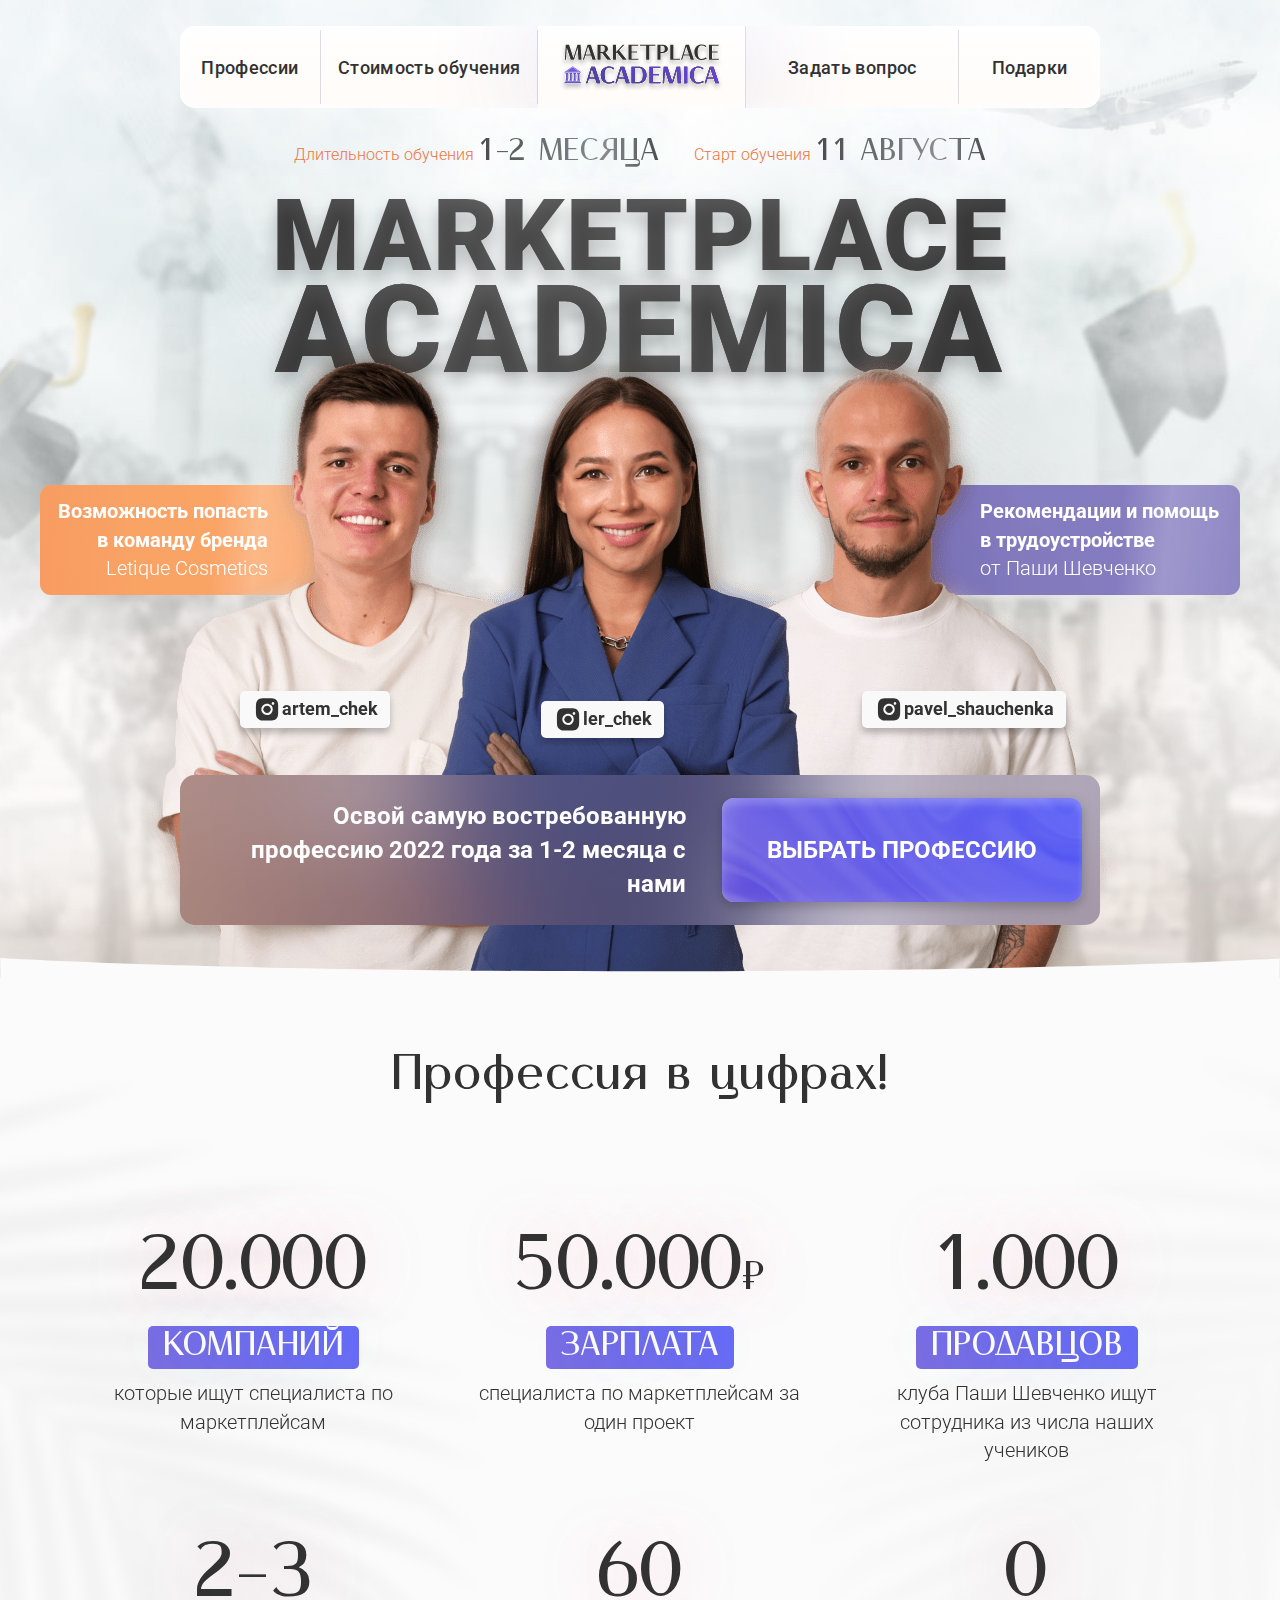
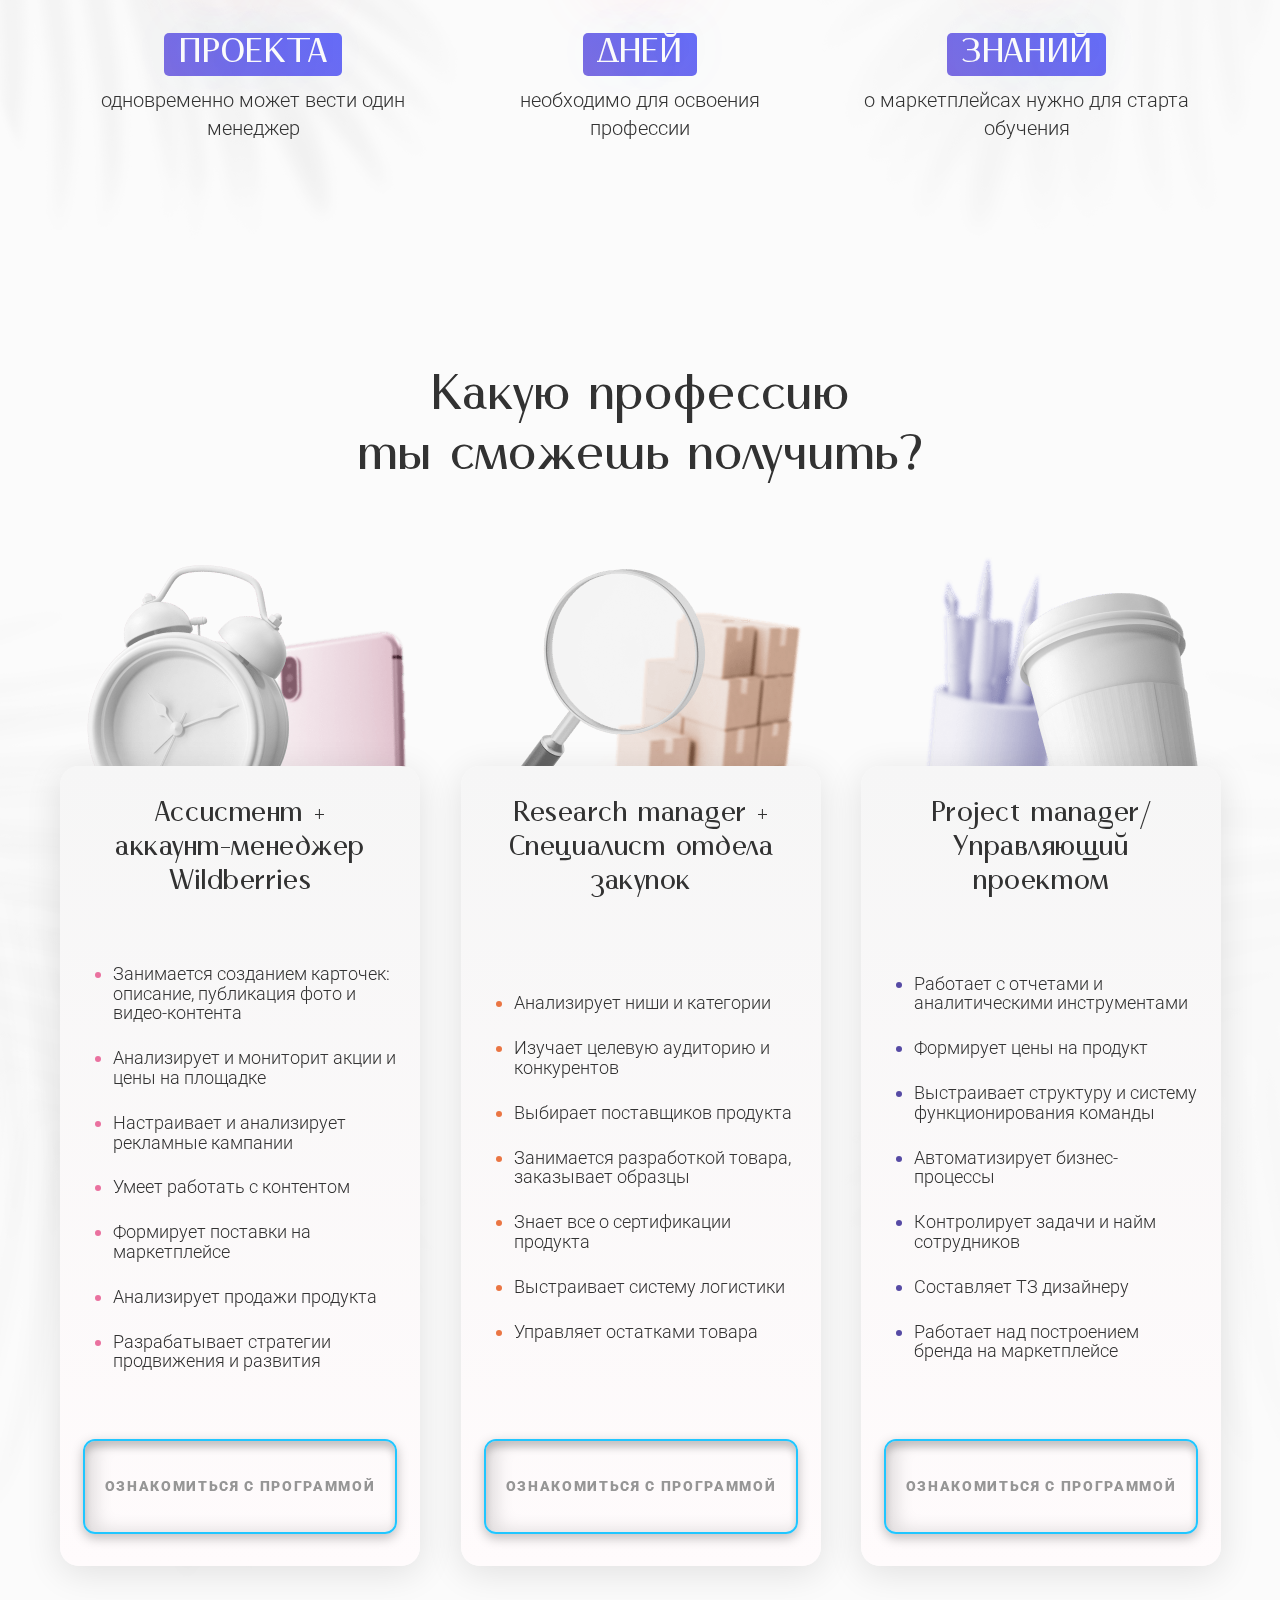
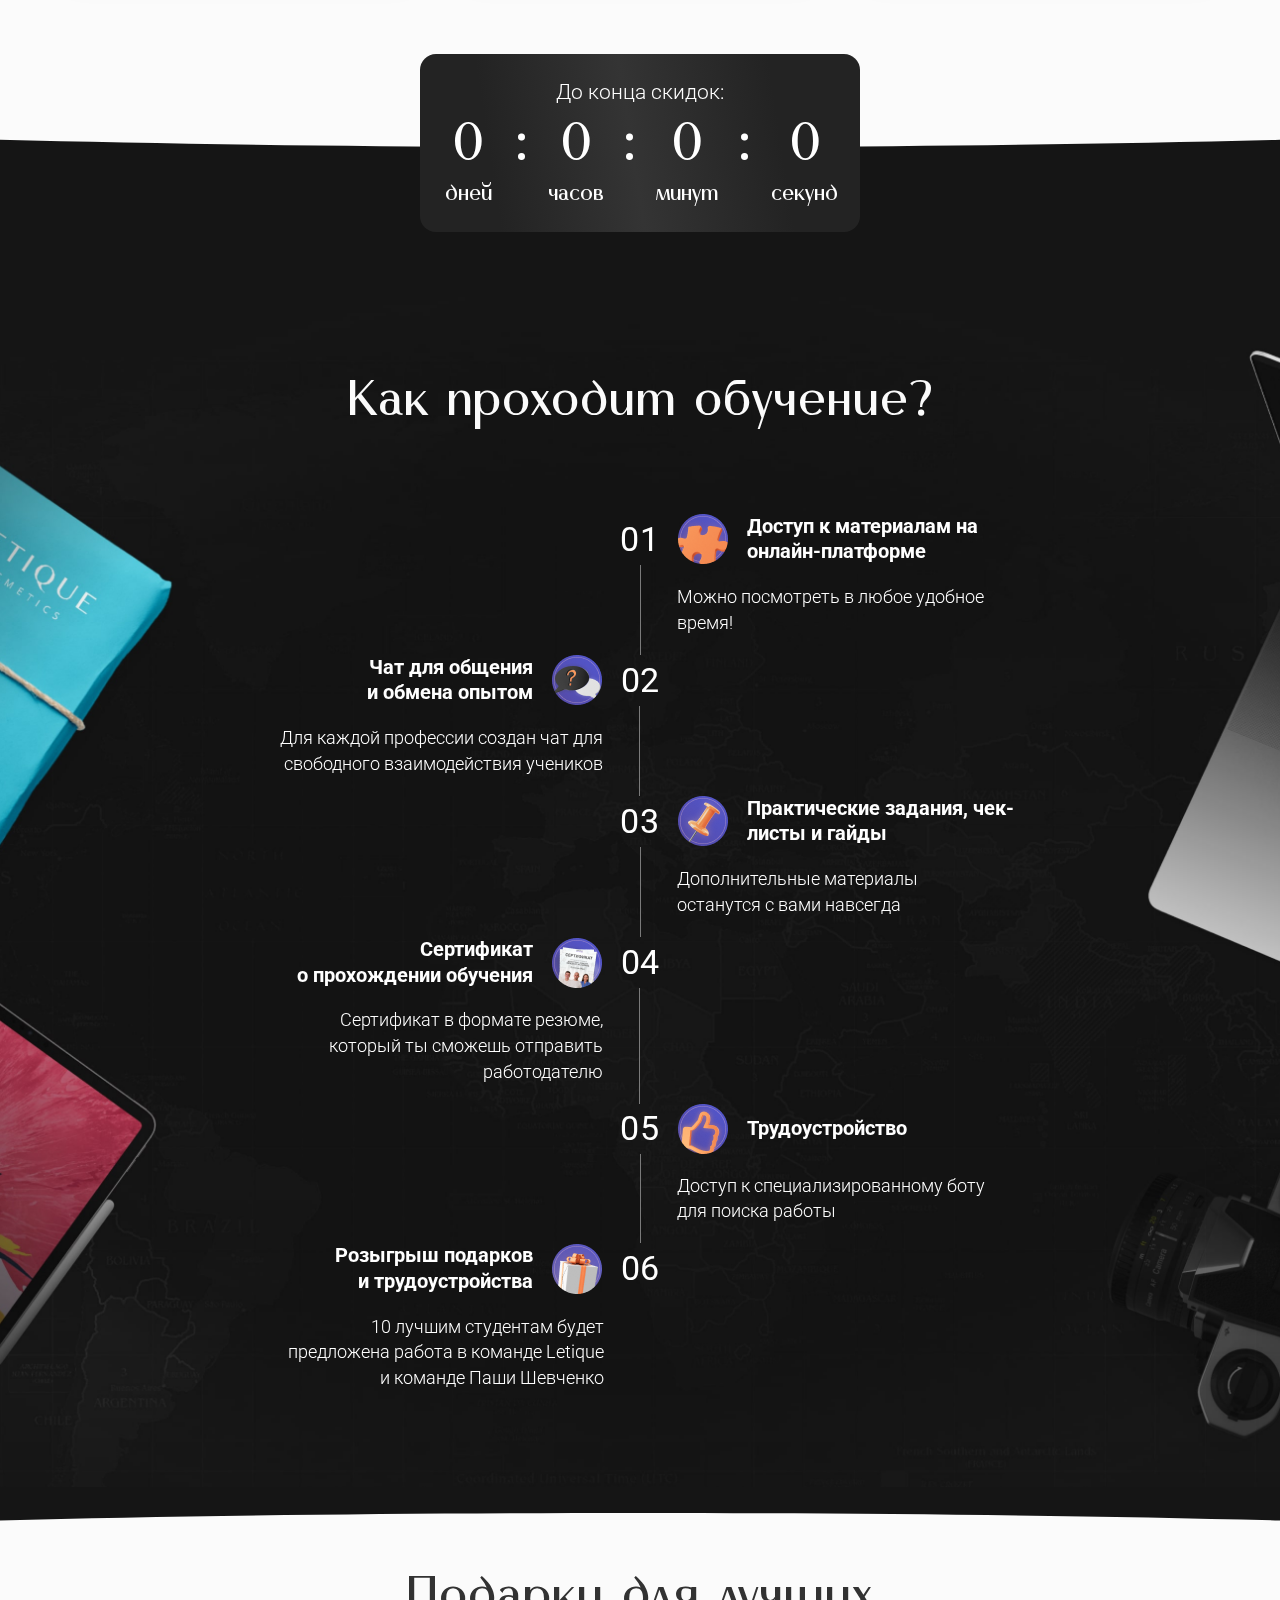
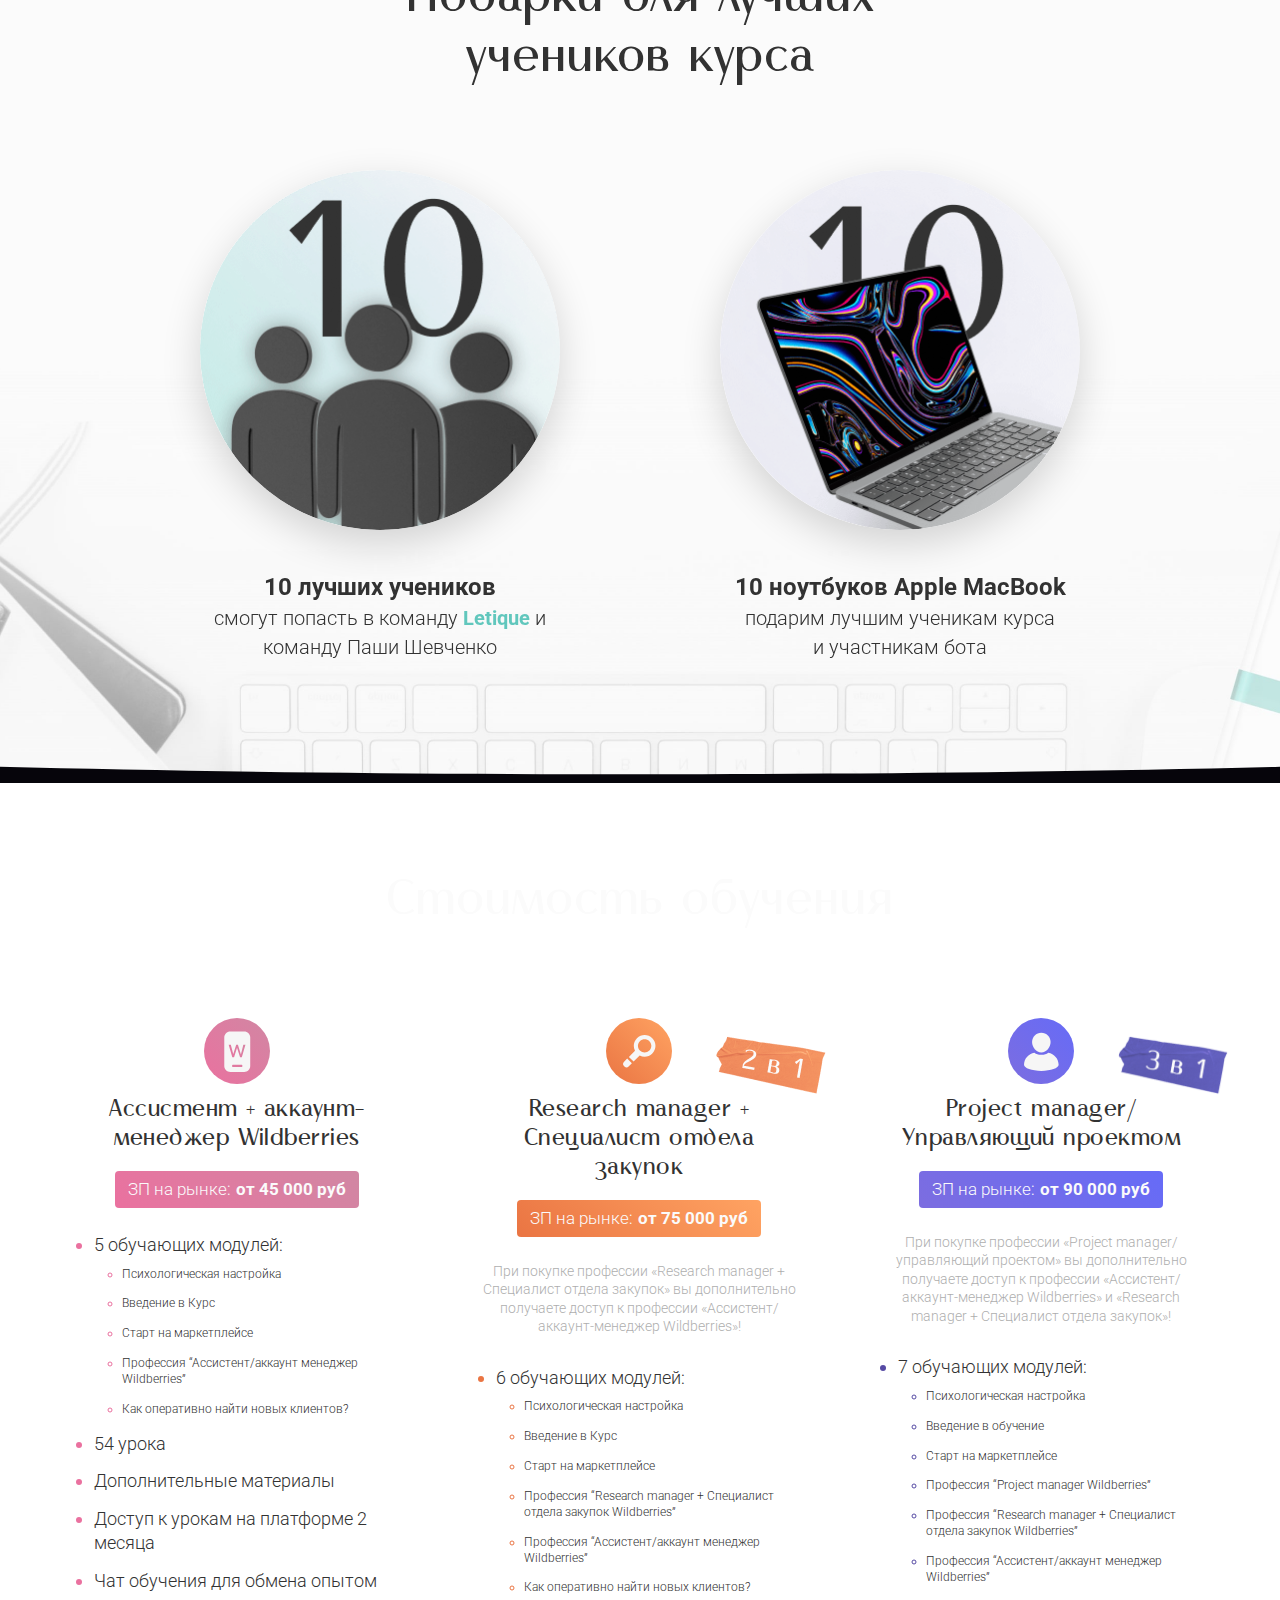
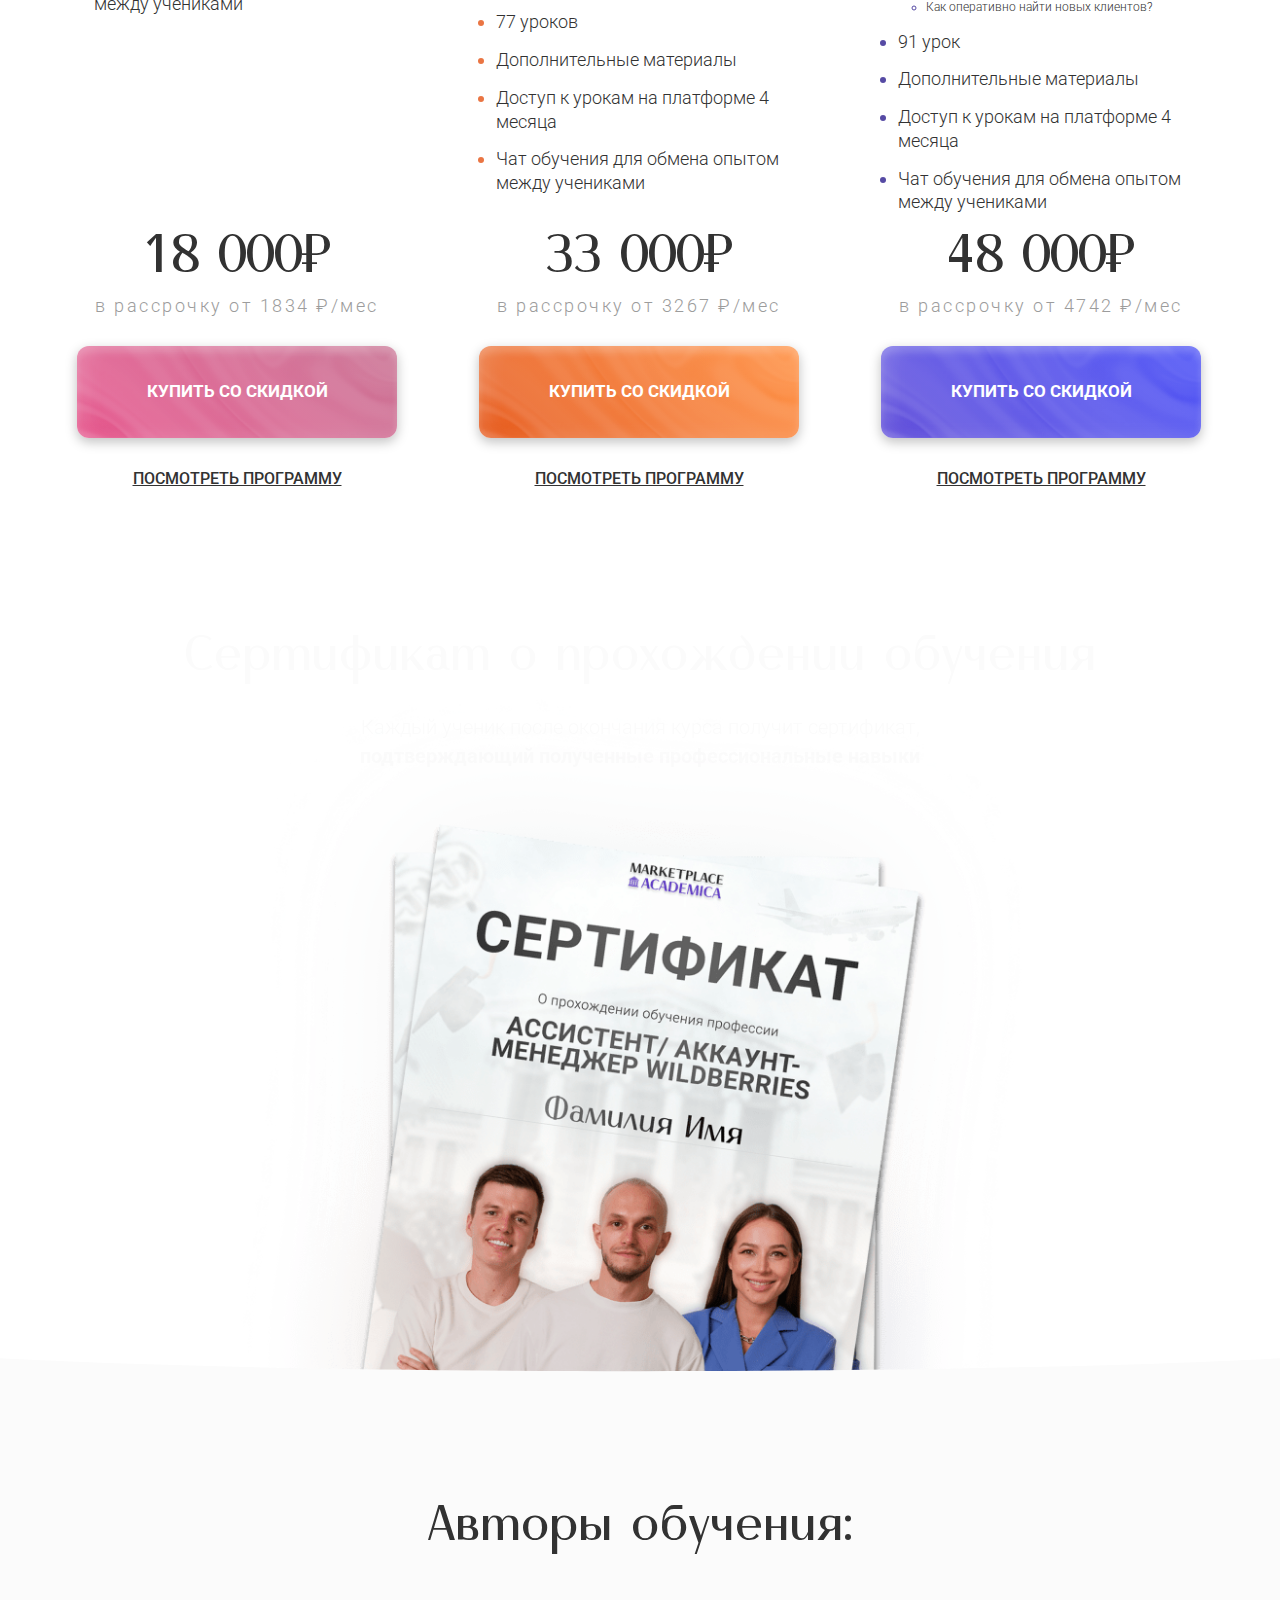
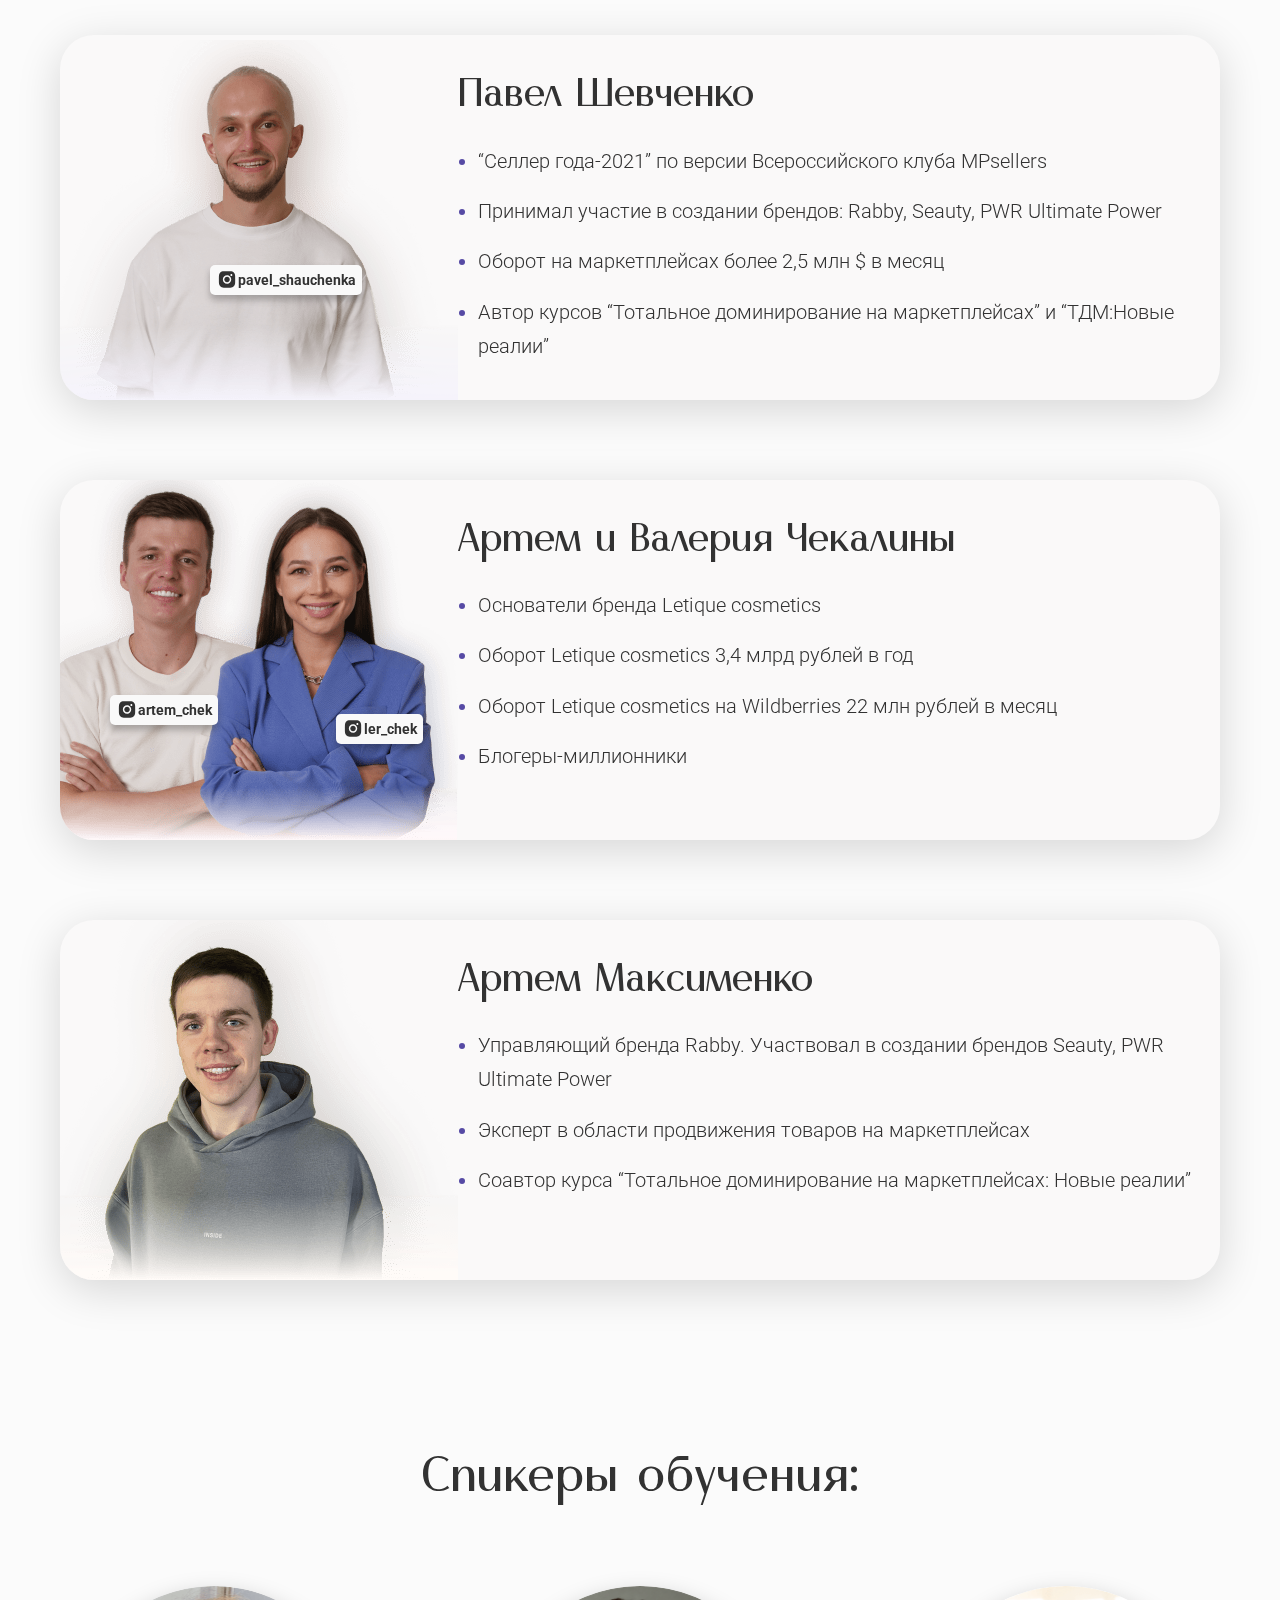
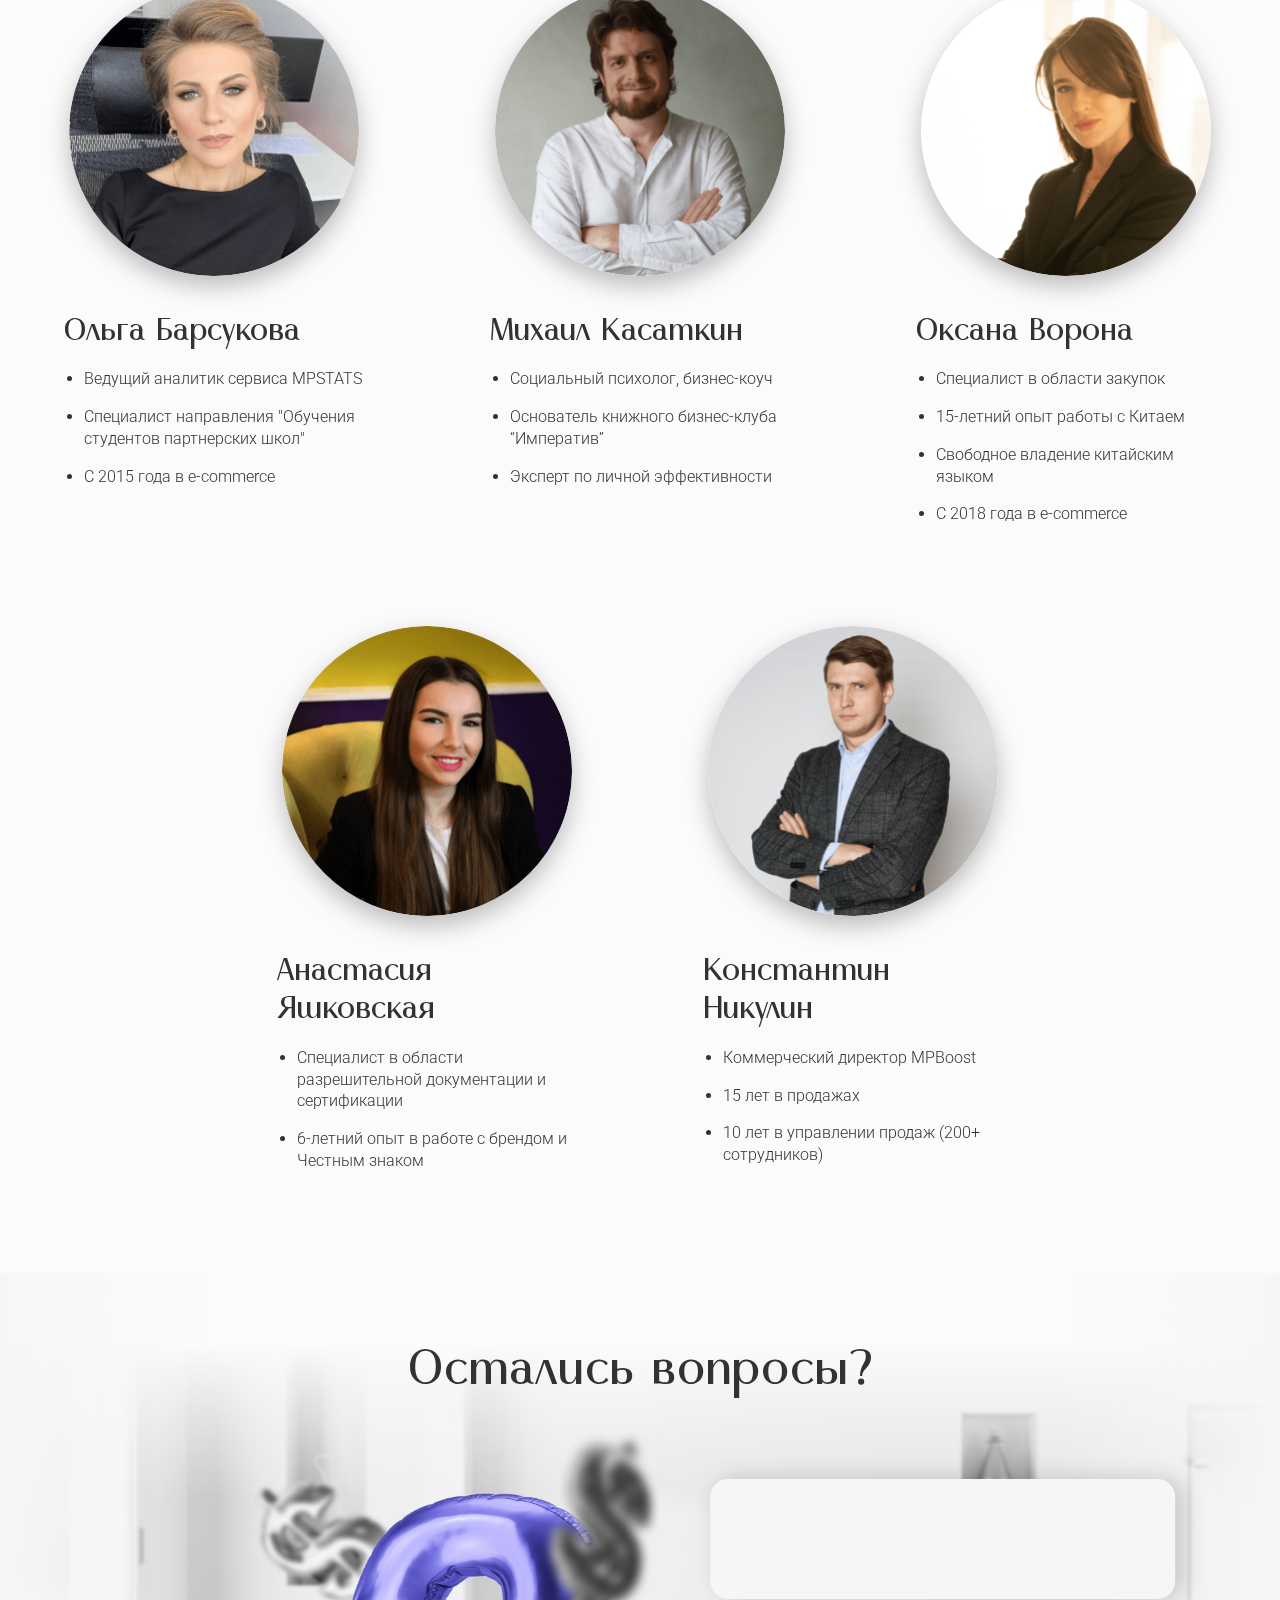
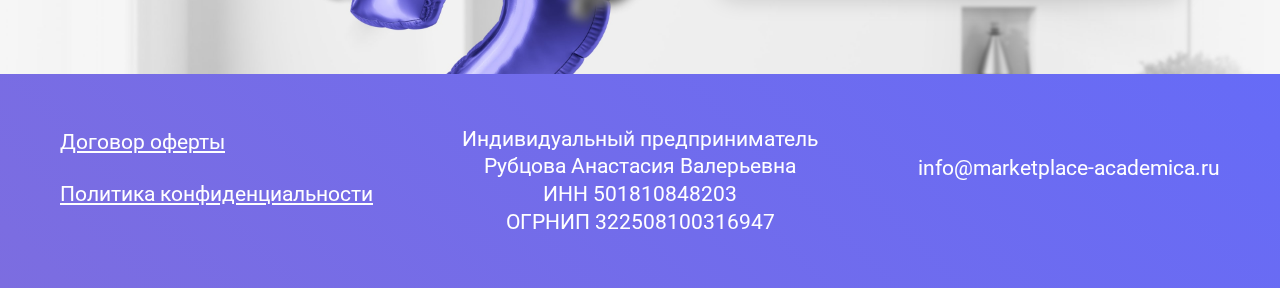
==== commit d106313e: "refactor: forms and links" ====
--- a/index.html
+++ b/index.html
@@ -502,7 +502,7 @@
               </ul>
               <p class="rate__price">18 000₽</p>
               <p class="rate__price-description">в рассрочку от 1834 ₽/мес</p>
-              <a href="./pages/form.html"
+              <a href="./pages/form.html?tarif=1"
                 class="rate__offer-btn rate__offer-btn_assistant"
                 data-id="3544961"
                 data-price="18000"
@@ -560,7 +560,7 @@
               </ul>
               <p class="rate__price">33 000₽</p>
               <p class="rate__price-description">в рассрочку от 3267 ₽/мес</p>
-              <a href="./pages/form.html"
+              <a href="./pages/form.html?tarif=2"
                 class="rate__offer-btn rate__offer-btn_research"
                 data-id="3544966"
                 data-price="33000"
@@ -620,7 +620,7 @@
               </ul>
               <p class="rate__price">48 000₽</p>
               <p class="rate__price-description">в рассрочку от 4742 ₽/мес</p>
-              <a href="./pages/form.html"
+              <a href="./pages/form.html?tarif=3"
                 class="rate__offer-btn rate__offer-btn_project"
                 data-id="3544972"
                 data-price="48000"
@@ -844,46 +844,9 @@
       <section class="questions" id="quetions">
         <div class="container questions__container">
           <h2 class="questions__title">Остались вопросы?</h2>
-          <form action="/" class="quetions__form form" method="post">
-            <h3 class="form__title">
-              <span>Остались вопросы?</span>Заполните форму:
-            </h3>
-            <label for="user-name">
-              Ваше Имя:
-              <input
-                type="text"
-                name="user-name"
-                id="user-name"
-                placeholder="Иван"
-              />
-            </label>
-            <label for="user-phone">
-              Ваш телефон:
-              <input
-                type="tel"
-                name="user-phone input-phone"
-                id="user-phone"
-                placeholder="+7 (995) 777-22-21"
-              />
-            </label>
-            <label for="user-mail">
-              Ваша почта
-              <input
-                type="email"
-                name="user-mail"
-                id="user-mail"
-                placeholder="example@mail.ru"
-                required
-              />
-            </label>
-            <a href="https://docs.google.com/document/d/1Nqn0ZXm5xjLVbxRkRzDB7zubb-1LVPXu/edit?usp=sharing&ouid=103853589422787133265&rtpof=true&sd=true" class="form__link" target="_blank"
-              >Я даю согласие на обработку <span>персональных данных</span></a
-            >
-            <button type="submit" class="form__btn">
-              <span class="form__btn-span"></span
-              ><span class="form__btn-text">Отправить</span>
-            </button>
-          </form>
+          <div class="quetions__form form">
+            <script id="bfefa9461003703478c8ad53bd739272841f3f50" src="https://pl.marketplace-academica.ru/pl/lite/widget/script?id=711180"></script>
+          </div>
         </div>
       </section>
     </main>
@@ -913,7 +876,6 @@
       </div>
     </footer>
     <script src="./scripts/timer.js"></script>
-    <script src="./scripts/main-form.js"></script>
     <!-- Yandex.Metrika counter -->
     <script type="text/javascript">
       (function (m, e, t, r, i, k, a) {
--- a/styles/style.css
+++ b/styles/style.css
@@ -1615,7 +1615,7 @@
   margin: 0 auto;
   display: flex;
   flex-direction: column;
-  padding: 26px;
+  padding: 60px;
   background: #F6F6F6;
   box-shadow: 8px 0px 22px rgba(0, 0, 0, 0.17);
   border-radius: 18px;
@@ -1630,163 +1630,6 @@
   .form {
     transform: translate(0, 0);
     padding: 15px;
-  }
-}
-.form__title {
-  font-family: "Qisharon", sans-serif;
-  font-style: normal;
-  font-weight: 400;
-  font-size: 35px;
-  line-height: 125%;
-  letter-spacing: 0.015em;
-  color: #323232;
-  margin-bottom: 21px;
-}
-.form__title span {
-  color: #564AA4;
-  display: block;
-}
-@media (max-width: 1024px) {
-  .form__title {
-    font-size: 24px;
-  }
-}
-.form label {
-  display: flex;
-  flex-direction: column;
-  font-family: "Roboto", sans-serif;
-  font-style: normal;
-  font-weight: 500;
-  font-size: 19px;
-  line-height: 140%;
-  color: #323232;
-  margin-bottom: 7px;
-  width: 100%;
-  margin-bottom: 16px;
-  text-indent: 10px;
-}
-@media (max-width: 1024px) {
-  .form label {
-    font-size: 14px;
-  }
-}
-.form input {
-  border: none;
-  background: #FFFFFF;
-  box-shadow: 0px 5px 20px rgba(0, 0, 0, 0.03);
-  border-radius: 6px;
-  padding: 15px 11px;
-  width: 100%;
-  height: 60px;
-  font-family: "Roboto", sans-serif;
-  font-style: normal;
-  font-weight: 300;
-  font-size: 22px;
-  color: #323232;
-}
-@media (max-width: 1024px) {
-  .form input {
-    font-size: 16px;
-    padding: 10px 7px;
-    height: 42px;
-  }
-}
-.form input::-moz-placeholder {
-  font-family: "Roboto", sans-serif;
-  font-style: normal;
-  font-weight: 300;
-  font-size: 22px;
-  color: #323232;
-  opacity: 0.4;
-}
-.form input:-ms-input-placeholder {
-  font-family: "Roboto", sans-serif;
-  font-style: normal;
-  font-weight: 300;
-  font-size: 22px;
-  color: #323232;
-  opacity: 0.4;
-}
-.form input::placeholder {
-  font-family: "Roboto", sans-serif;
-  font-style: normal;
-  font-weight: 300;
-  font-size: 22px;
-  color: #323232;
-  opacity: 0.4;
-}
-@media (max-width: 1024px) {
-  .form input::-moz-placeholder {
-    font-size: 16px;
-  }
-  .form input:-ms-input-placeholder {
-    font-size: 16px;
-  }
-  .form input::placeholder {
-    font-size: 16px;
-  }
-}
-.form__link {
-  text-decoration: none;
-  font-family: "Roboto", sans-serif;
-  font-style: normal;
-  font-weight: 300;
-  font-size: 14.888px;
-  line-height: 140%;
-  color: #9E9E9E;
-  text-align: center;
-  margin: 23px 0 31px;
-}
-.form__link span {
-  font-weight: 500;
-  color: #EA7543;
-  text-decoration: underline;
-}
-.form__btn {
-  border: none;
-  background: linear-gradient(45deg, #7C6DE0 0%, #666BF7 100%);
-  box-shadow: 0px 4px 12px rgba(6, 6, 6, 0.25), inset 0px 6.47328px 7.28244px rgba(255, 255, 255, 0.18), inset 10.5191px -1.61832px 17.8015px rgba(255, 255, 255, 0.12);
-  overflow: hidden;
-  text-decoration: none;
-  flex-shrink: 0;
-  border-radius: 12px;
-  position: relative;
-  display: flex;
-  align-items: center;
-  justify-content: center;
-  padding: 35px 45px;
-  width: 100%;
-  max-width: 367px;
-  margin: 0 auto;
-  transition: 0.3s;
-}
-.form__btn:hover {
-  box-shadow: 0px 4px 12px rgba(6, 6, 6, 0.25), inset 0px 6.47328px 7.28244px rgba(0, 0, 0, 0.18), inset 10.5191px -1.61832px 17.8015px rgba(0, 0, 0, 0.12);
-}
-.form__btn-span {
-  background-image: url("../assets/img/btn-bg.png");
-  background-repeat: no-repeat;
-  background-size: cover;
-  background-position: center;
-  mix-blend-mode: color-burn;
-  position: absolute;
-  width: 100%;
-  height: 100%;
-}
-.form__btn-text {
-  font-family: "Roboto", sans-serif;
-  font-style: normal;
-  font-weight: 700;
-  font-size: 24px;
-  line-height: 143.7%;
-  text-align: right;
-  color: #ffffff;
-  text-transform: uppercase;
-}
-@media (max-width: 1024px) {
-  .form__btn-text {
-    font-size: 16px;
-    line-height: 21px;
   }
 }
 
@@ -2149,13 +1992,16 @@
   margin-bottom: 30px;
 }
 
+.gc-user-guest {
+  background: #F9F8FF;
+}
+
 .reg {
   width: 100%;
   background: #F9F8FF;
 }
 .reg__container {
   display: flex;
-  align-items: center;
   flex-direction: column;
 }
 .reg__title {
@@ -2177,233 +2023,33 @@
     margin-top: 60px;
   }
 }
-.reg__wrap {
-  background: #F9F9F9;
-  box-shadow: 0px 12px 37px rgba(0, 0, 0, 0.12);
-  border-radius: 15px;
-  max-width: 420px;
-  width: 100%;
-  padding: 35px 25px;
-  margin: 0 auto 170px;
-  overflow: hidden;
-  position: relative;
-}
-.reg__wrap label {
-  display: flex;
-  flex-direction: column;
-  font-family: "Roboto", sans-serif;
-  font-style: normal;
-  font-weight: 500;
-  font-size: 19px;
-  line-height: 140%;
-  color: #323232;
-  margin-bottom: 7px;
-  width: 100%;
-  margin-bottom: 16px;
-  text-indent: 10px;
-}
-@media (max-width: 1024px) {
-  .reg__wrap label {
-    font-size: 14px;
-  }
-}
-.reg__wrap input {
-  border: none;
-  background: #FFFFFF;
-  box-shadow: 0px 5px 20px rgba(0, 0, 0, 0.03);
+.reg .widget-wrap {
+  min-height: 988px;
+}
+.reg .price__salary {
+  max-width: -webkit-max-content;
+  max-width: -moz-max-content;
+  max-width: max-content;
+  margin: 0 auto;
+  font-family: "Roboto", sans-serif;
+  font-style: normal;
+  font-weight: 300;
+  font-size: 23px;
+  line-height: 132.2%;
+  text-align: center;
+  color: #FBFBFB;
+  padding: 10px 16px;
   border-radius: 6px;
-  padding: 15px 11px;
-  width: 100%;
-  height: 60px;
-  font-family: "Roboto", sans-serif;
-  font-style: normal;
-  font-weight: 300;
-  font-size: 22px;
-  color: #323232;
-}
-@media (max-width: 1024px) {
-  .reg__wrap input {
+  background: linear-gradient(45deg, #7C6DE0 0%, #666BF7 100%);
+}
+@media (max-width: 1024px) {
+  .reg .price__salary {
     font-size: 16px;
-    padding: 10px 7px;
-    height: 42px;
-  }
-}
-.reg__wrap input::-moz-placeholder {
-  font-family: "Roboto", sans-serif;
-  font-style: normal;
-  font-weight: 300;
-  font-size: 22px;
-  color: #323232;
-  opacity: 0.4;
-}
-.reg__wrap input:-ms-input-placeholder {
-  font-family: "Roboto", sans-serif;
-  font-style: normal;
-  font-weight: 300;
-  font-size: 22px;
-  color: #323232;
-  opacity: 0.4;
-}
-.reg__wrap input::placeholder {
-  font-family: "Roboto", sans-serif;
-  font-style: normal;
-  font-weight: 300;
-  font-size: 22px;
-  color: #323232;
-  opacity: 0.4;
-}
-@media (max-width: 1024px) {
-  .reg__wrap input::-moz-placeholder {
-    font-size: 16px;
-  }
-  .reg__wrap input:-ms-input-placeholder {
-    font-size: 16px;
-  }
-  .reg__wrap input::placeholder {
-    font-size: 16px;
-  }
-}
-.reg__link {
-  text-decoration: none;
-  font-family: "Roboto", sans-serif;
-  font-style: normal;
-  font-weight: 300;
-  font-size: 14.888px;
-  line-height: 140%;
-  color: #9E9E9E;
-  text-align: center;
-  margin: 25px 0;
-  display: block;
-}
-.reg__link span {
-  font-weight: 500;
-  color: #EA7543;
-  text-decoration: underline;
-}
-.reg__btn {
-  border: none;
-  background: linear-gradient(45deg, #7C6DE0 0%, #666BF7 100%);
-  box-shadow: 0px 4px 12px rgba(6, 6, 6, 0.25), inset 0px 6.47328px 7.28244px rgba(255, 255, 255, 0.18), inset 10.5191px -1.61832px 17.8015px rgba(255, 255, 255, 0.12);
-  overflow: hidden;
-  text-decoration: none;
-  flex-shrink: 0;
-  border-radius: 12px;
-  position: relative;
-  display: flex;
-  align-items: center;
-  justify-content: center;
-  padding: 35px 45px;
-  width: 100%;
-  max-width: 367px;
-  margin: 0 auto;
-  transition: 0.3s;
-  cursor: pointer;
-}
-@media (max-width: 1024px) {
-  .reg__btn {
-    padding: 35px;
-  }
-}
-.reg__btn:hover {
-  box-shadow: 0px 4px 12px rgba(6, 6, 6, 0.25), inset 0px 6.47328px 7.28244px rgba(0, 0, 0, 0.18), inset 10.5191px -1.61832px 17.8015px rgba(0, 0, 0, 0.12);
-}
-.reg__btn-span {
-  background-image: url("../assets/img/btn-bg.png");
-  background-repeat: no-repeat;
-  background-size: cover;
-  background-position: center;
-  mix-blend-mode: color-burn;
-  position: absolute;
-  width: 100%;
-  height: 100%;
-}
-.reg__btn-text {
-  font-family: "Roboto", sans-serif;
-  font-style: normal;
+  }
+}
+.reg .price__salary_span {
   font-weight: 700;
-  font-size: 24px;
-  line-height: 143.7%;
-  text-align: center;
-  color: #ffffff;
-  text-transform: uppercase;
-}
-@media (max-width: 1024px) {
-  .reg__btn-text {
-    font-size: 16px;
-    line-height: 21px;
-  }
-}
-.reg__price {
-  font-family: "Qisharon", sans-serif;
-  font-style: normal;
-  font-weight: 400;
-  font-size: 50px;
-  line-height: 79px;
-  text-align: center;
-  color: #323232;
-  display: block;
-  margin-bottom: 7px;
-  margin-top: 30px;
-}
-
-.form__text {
-  font-family: "Roboto", sans-serif;
-  font-style: normal;
-  font-weight: 500;
-  font-size: 19px;
-  line-height: 140%;
-  color: #323232;
-  margin-bottom: 7px;
-  width: 100%;
-  margin-bottom: 16px;
-  text-indent: 10px;
-}
-@media (max-width: 1024px) {
-  .form__text {
-    font-size: 14px;
-  }
-}
-
-.rates__wrap {
-  display: flex;
-  flex-direction: column;
-  align-items: center;
-  justify-content: center;
-  width: 100%;
-}
-.rates__wrap .rate__btn {
-  display: none;
-}
-.rates__wrap .rate__btn:checked + label {
-  background: #6564DD;
-  color: #ffffff;
-}
-.rates__wrap .rate__label {
-  background: #F0F0FF;
-  border: 1px solid #F0F0FF;
-  border-radius: 16px;
-  padding: 10px;
-  font-family: "Roboto", sans-serif;
-  font-style: normal;
-  font-weight: 700;
-  font-size: 12px;
-  line-height: 25px;
-  display: flex;
-  align-items: center;
-  text-align: center;
-  letter-spacing: 0.13em;
-  text-transform: uppercase;
-  color: #323232;
-  text-indent: 0px;
-  width: 100%;
-}
-@media (max-width: 480px) {
-  .rates__wrap .rate__label {
-    max-width: 100%;
-  }
-}
-.rates__wrap .rate__label:hover {
-  border: 1px solid #6564DD;
+  margin-left: 5px;
 }
 
 .reg__footer {
@@ -2415,6 +2061,7 @@
   font-weight: 400;
   font-size: 21px;
   line-height: 132.2%;
+  margin-top: auto;
 }
 .reg__footer .container {
   padding: 52px 20px;
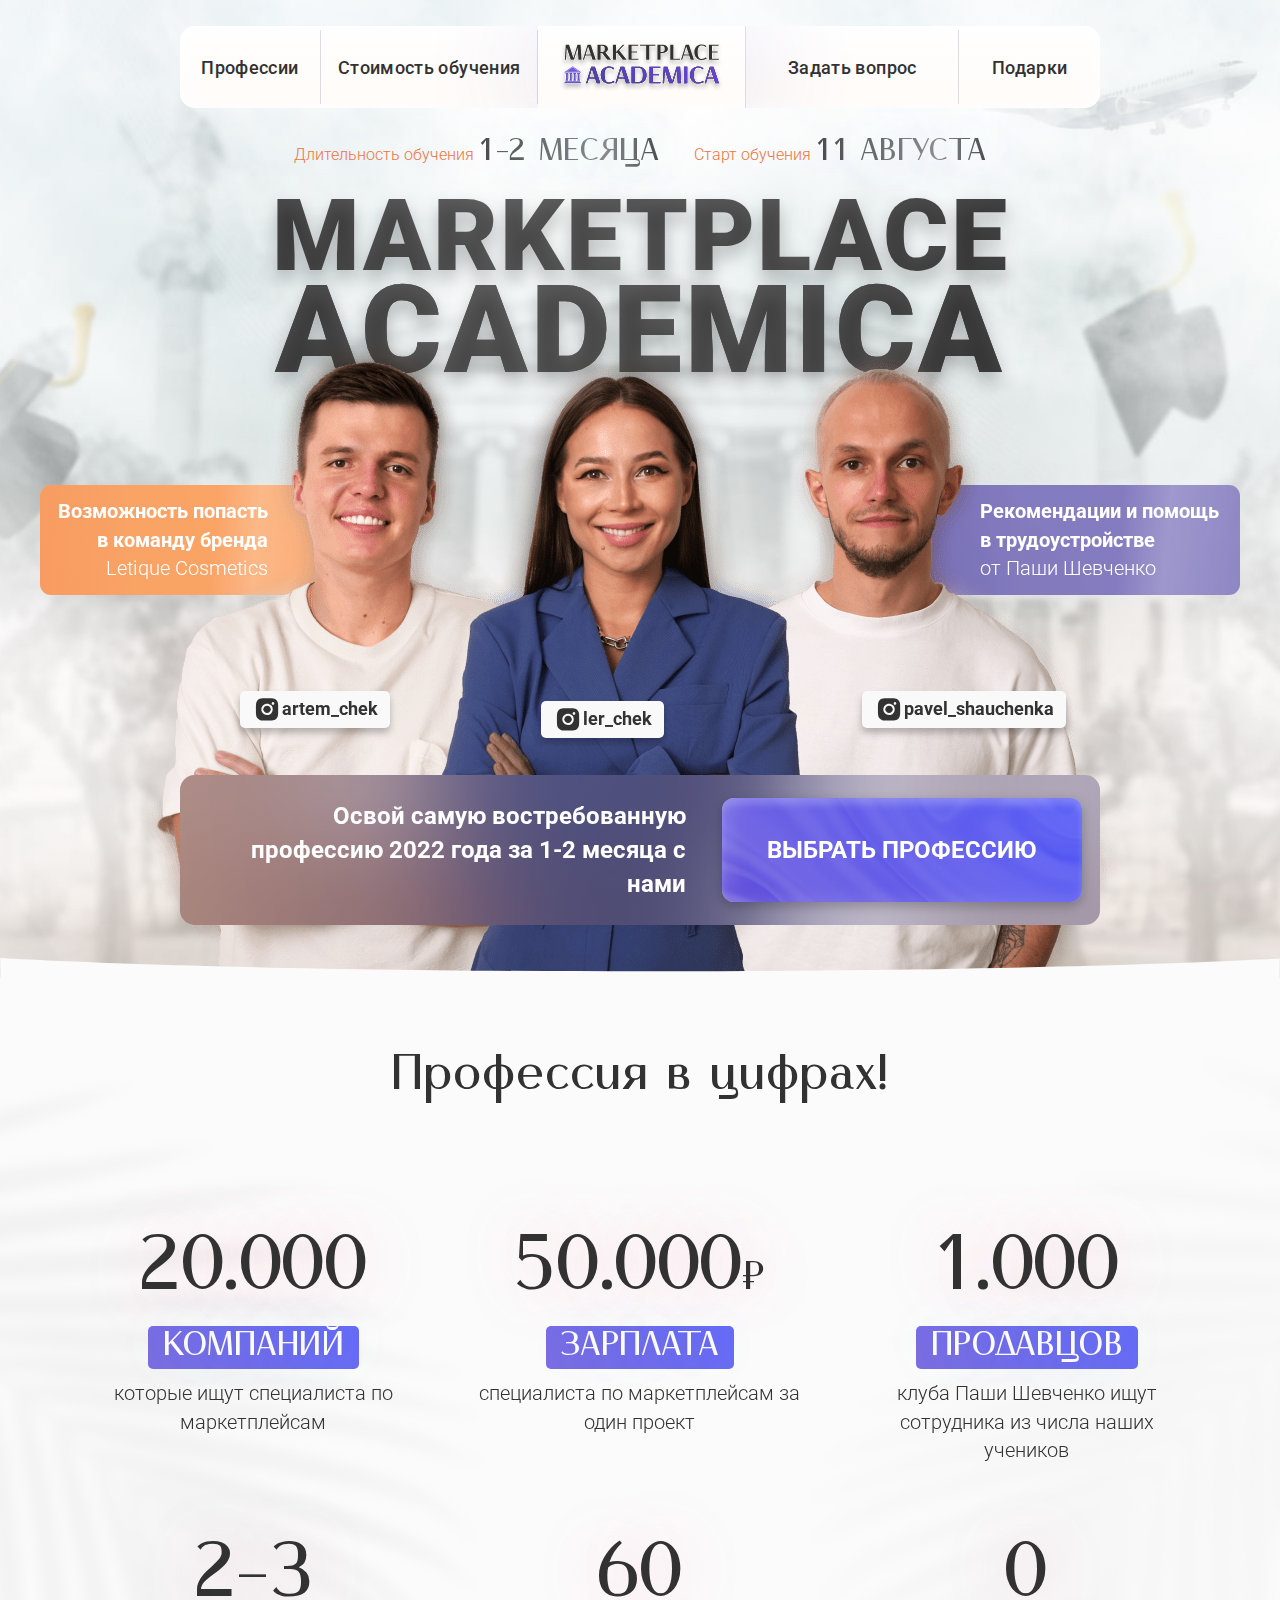
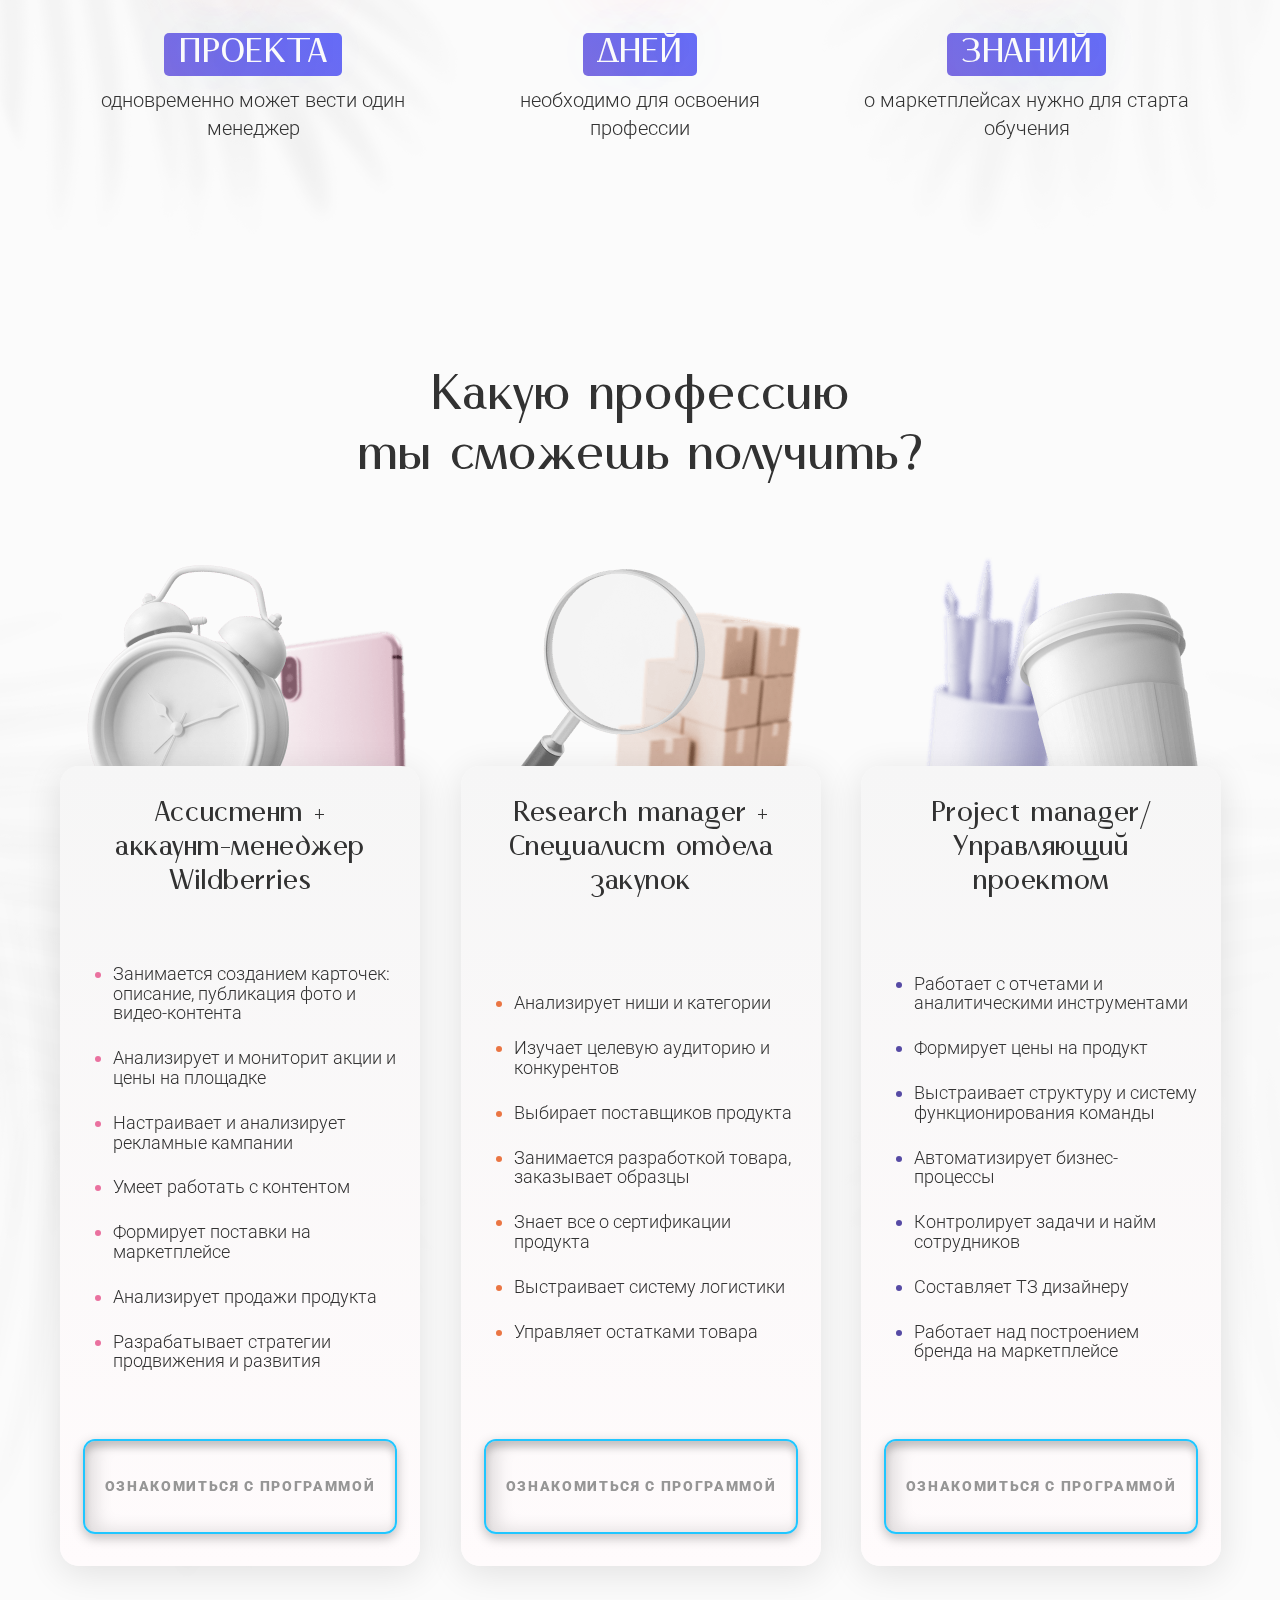
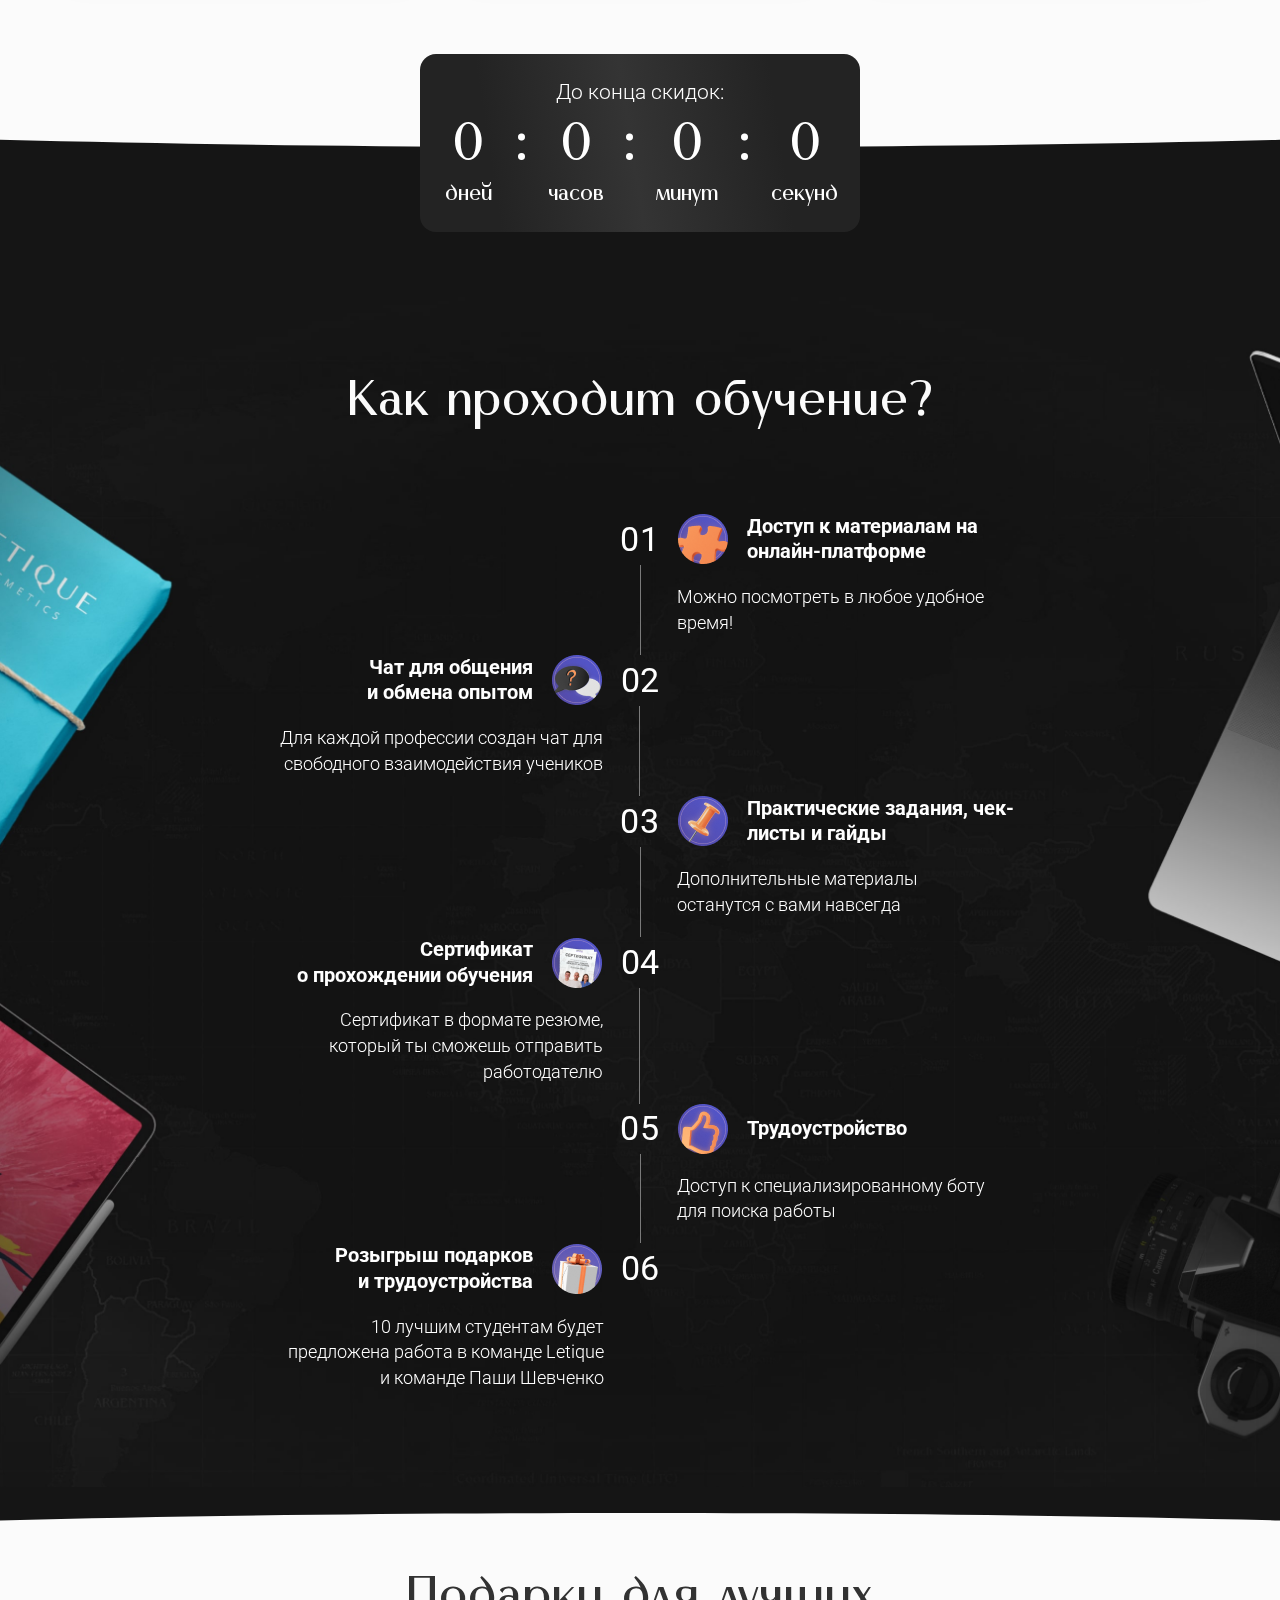
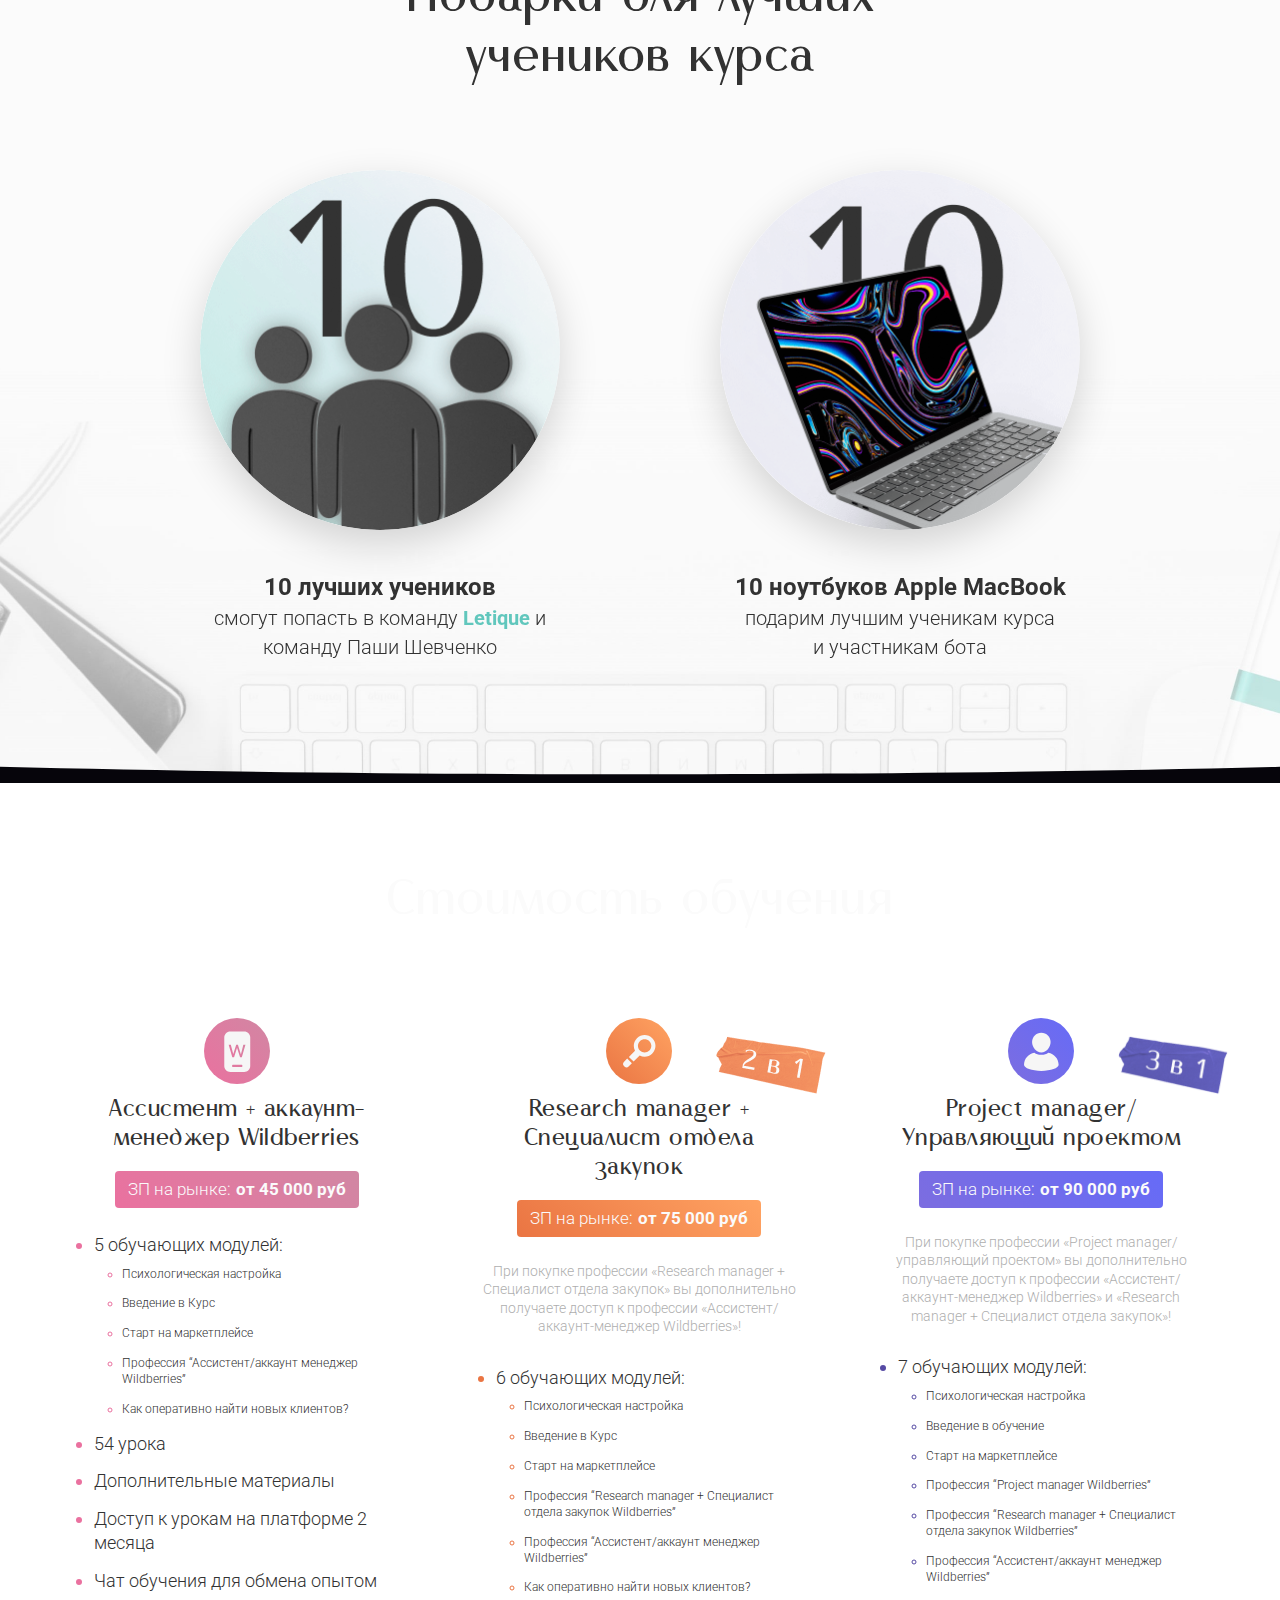
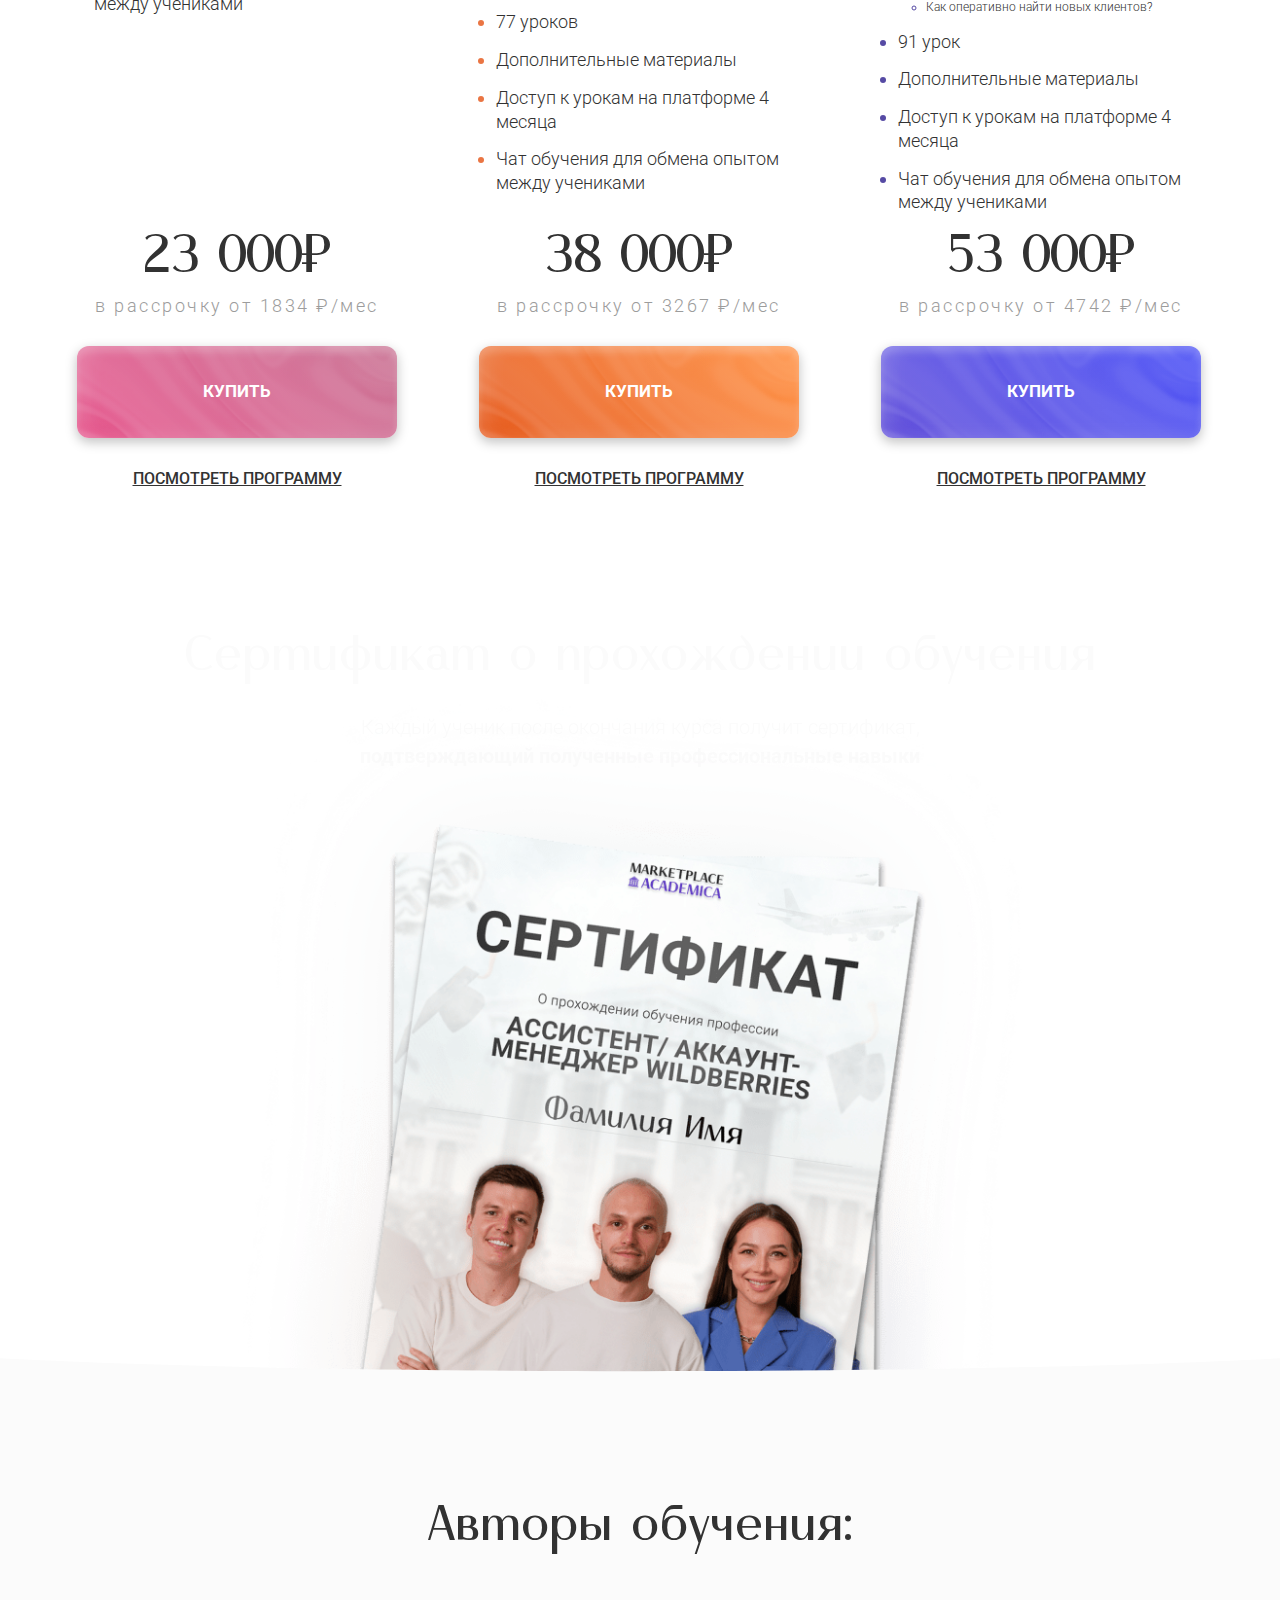
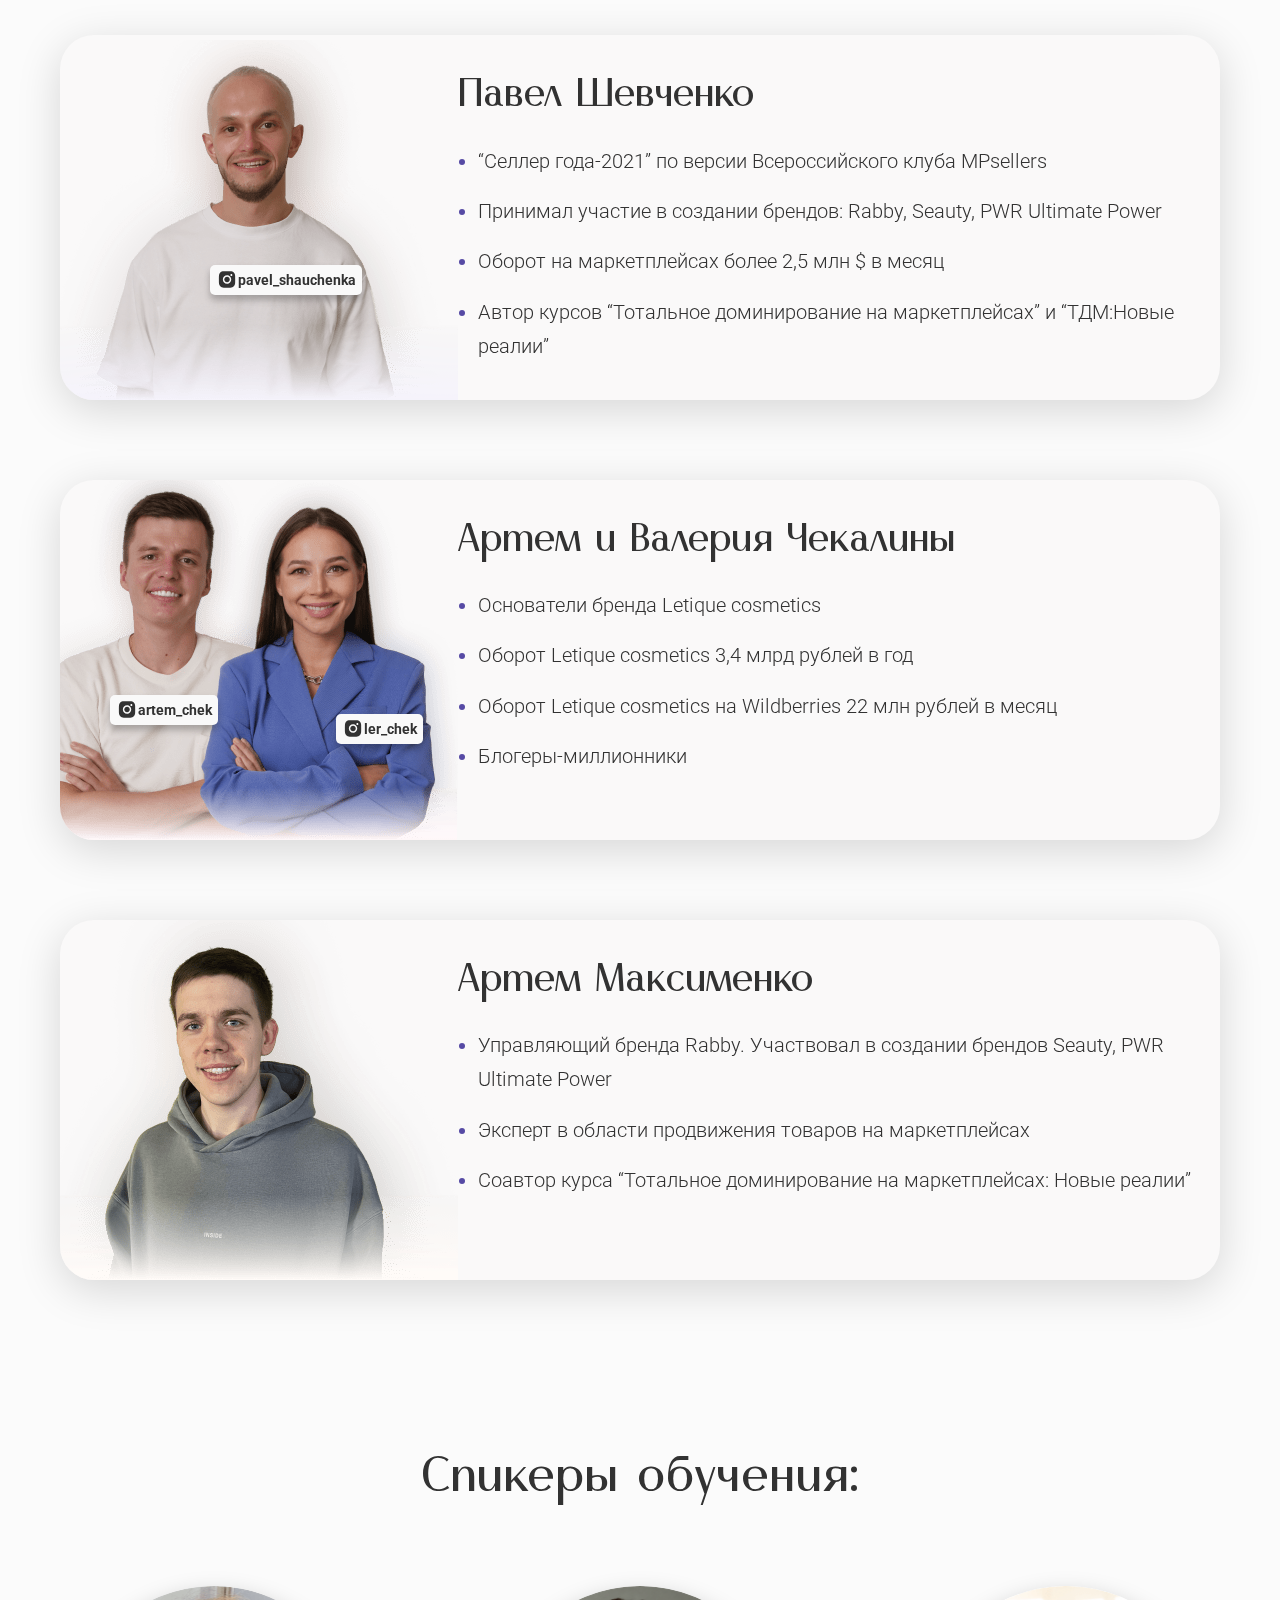
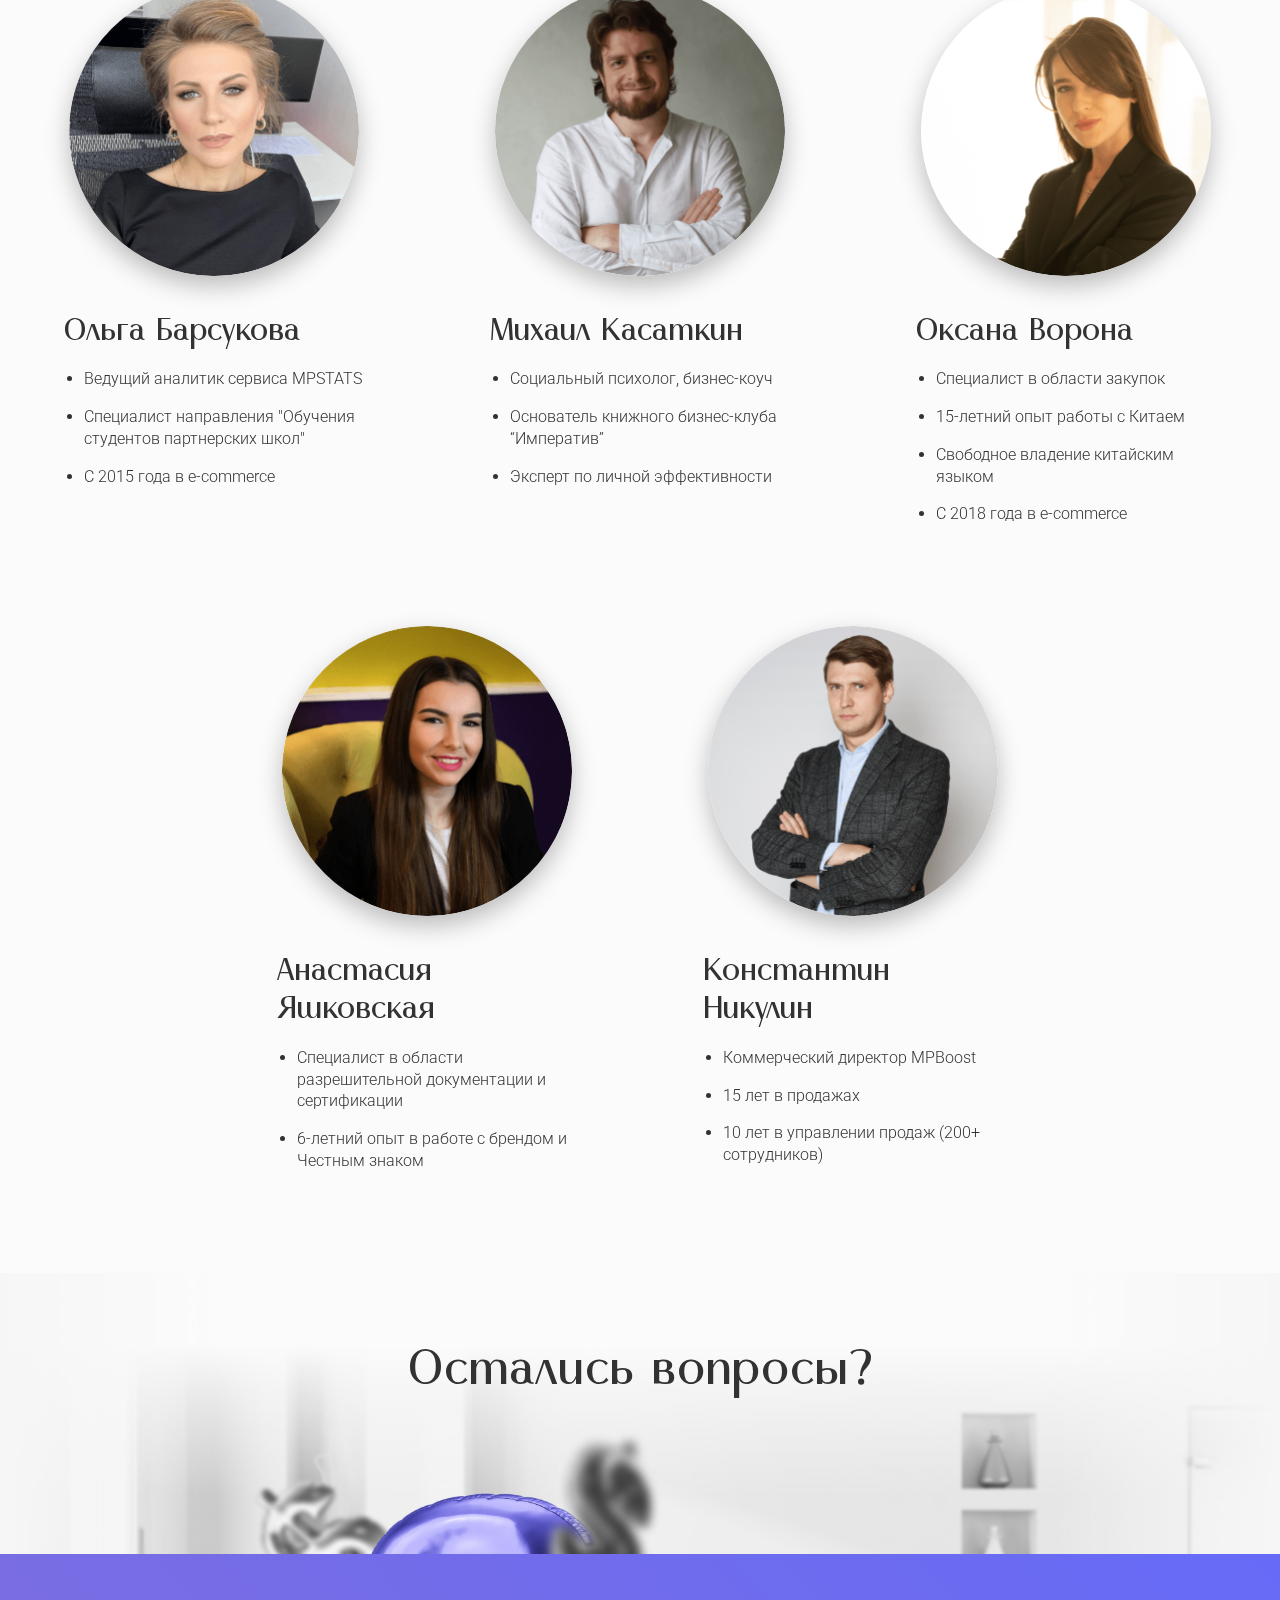
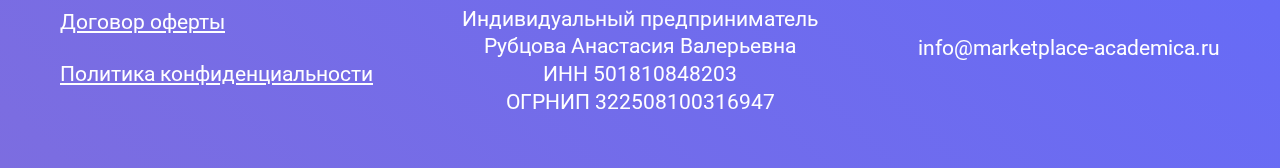
==== commit ce9cba7c: "fix: price" ====
--- a/index.html
+++ b/index.html
@@ -500,12 +500,12 @@
                 <li>Доступ к урокам на платформе 2 месяца</li>
                 <li>Чат обучения для обмена опытом между учениками</li>
               </ul>
-              <p class="rate__price">18 000₽</p>
+              <p class="rate__price">23 000₽</p>
               <p class="rate__price-description">в рассрочку от 1834 ₽/мес</p>
               <a href="./pages/form.html?tarif=1"
                 class="rate__offer-btn rate__offer-btn_assistant"
                 data-id="3544961"
-                data-price="18000"
+                data-price="23000"
                 data-part6="20000"
                 data-part10="21000"
                 data-part12="22000"
@@ -513,7 +513,7 @@
                 data-salary="45 000"
               >
                 <span class="rate__btn-span"></span
-                ><span class="rate__btn-text">Купить со скидкой</span>
+                ><span class="rate__btn-text">Купить</span>
               </a>
               <a href="./pages/assistant-prog.html" class="rate__program-link"
                 >ПОСМОТРЕТЬ ПРОГРАММУ</a
@@ -558,12 +558,12 @@
                 <li>Доступ к урокам на платформе 4 месяца</li>
                 <li>Чат обучения для обмена опытом между учениками</li>
               </ul>
-              <p class="rate__price">33 000₽</p>
+              <p class="rate__price">38 000₽</p>
               <p class="rate__price-description">в рассрочку от 3267 ₽/мес</p>
               <a href="./pages/form.html?tarif=2"
                 class="rate__offer-btn rate__offer-btn_research"
                 data-id="3544966"
-                data-price="33000"
+                data-price="38000"
                 data-part6="36600"
                 data-part10="38200"
                 data-part12="39200"
@@ -571,7 +571,7 @@
                 data-salary="75 000"
               >
                 <span class="rate__btn-span"></span
-                ><span class="rate__btn-text">Купить со скидкой</span>
+                ><span class="rate__btn-text">Купить</span>
               </a>
               <a href="./pages/research-prog.html" class="rate__program-link"
                 >ПОСМОТРЕТЬ ПРОГРАММУ</a
@@ -618,12 +618,12 @@
                 <li>Доступ к урокам на платформе 4 месяца</li>
                 <li>Чат обучения для обмена опытом между учениками</li>
               </ul>
-              <p class="rate__price">48 000₽</p>
+              <p class="rate__price">53 000₽</p>
               <p class="rate__price-description">в рассрочку от 4742 ₽/мес</p>
               <a href="./pages/form.html?tarif=3"
                 class="rate__offer-btn rate__offer-btn_project"
                 data-id="3544972"
-                data-price="48000"
+                data-price="53000"
                 data-part6="53250"
                 data-part10="55800"
                 data-part12="56900"
@@ -631,7 +631,7 @@
                 data-salary="90 000"
               >
                 <span class="rate__btn-span"></span
-                ><span class="rate__btn-text">Купить со скидкой</span>
+                ><span class="rate__btn-text">Купить</span>
               </a>
               <a href="./pages/project-prog.html" class="rate__program-link"
                 >ПОСМОТРЕТЬ ПРОГРАММУ</a
--- a/styles/style.css
+++ b/styles/style.css
@@ -1615,7 +1615,6 @@
   margin: 0 auto;
   display: flex;
   flex-direction: column;
-  padding: 60px;
   background: #F6F6F6;
   box-shadow: 8px 0px 22px rgba(0, 0, 0, 0.17);
   border-radius: 18px;
@@ -2025,6 +2024,7 @@
 }
 .reg .widget-wrap {
   min-height: 988px;
+  width: 100%;
 }
 .reg .price__salary {
   max-width: -webkit-max-content;
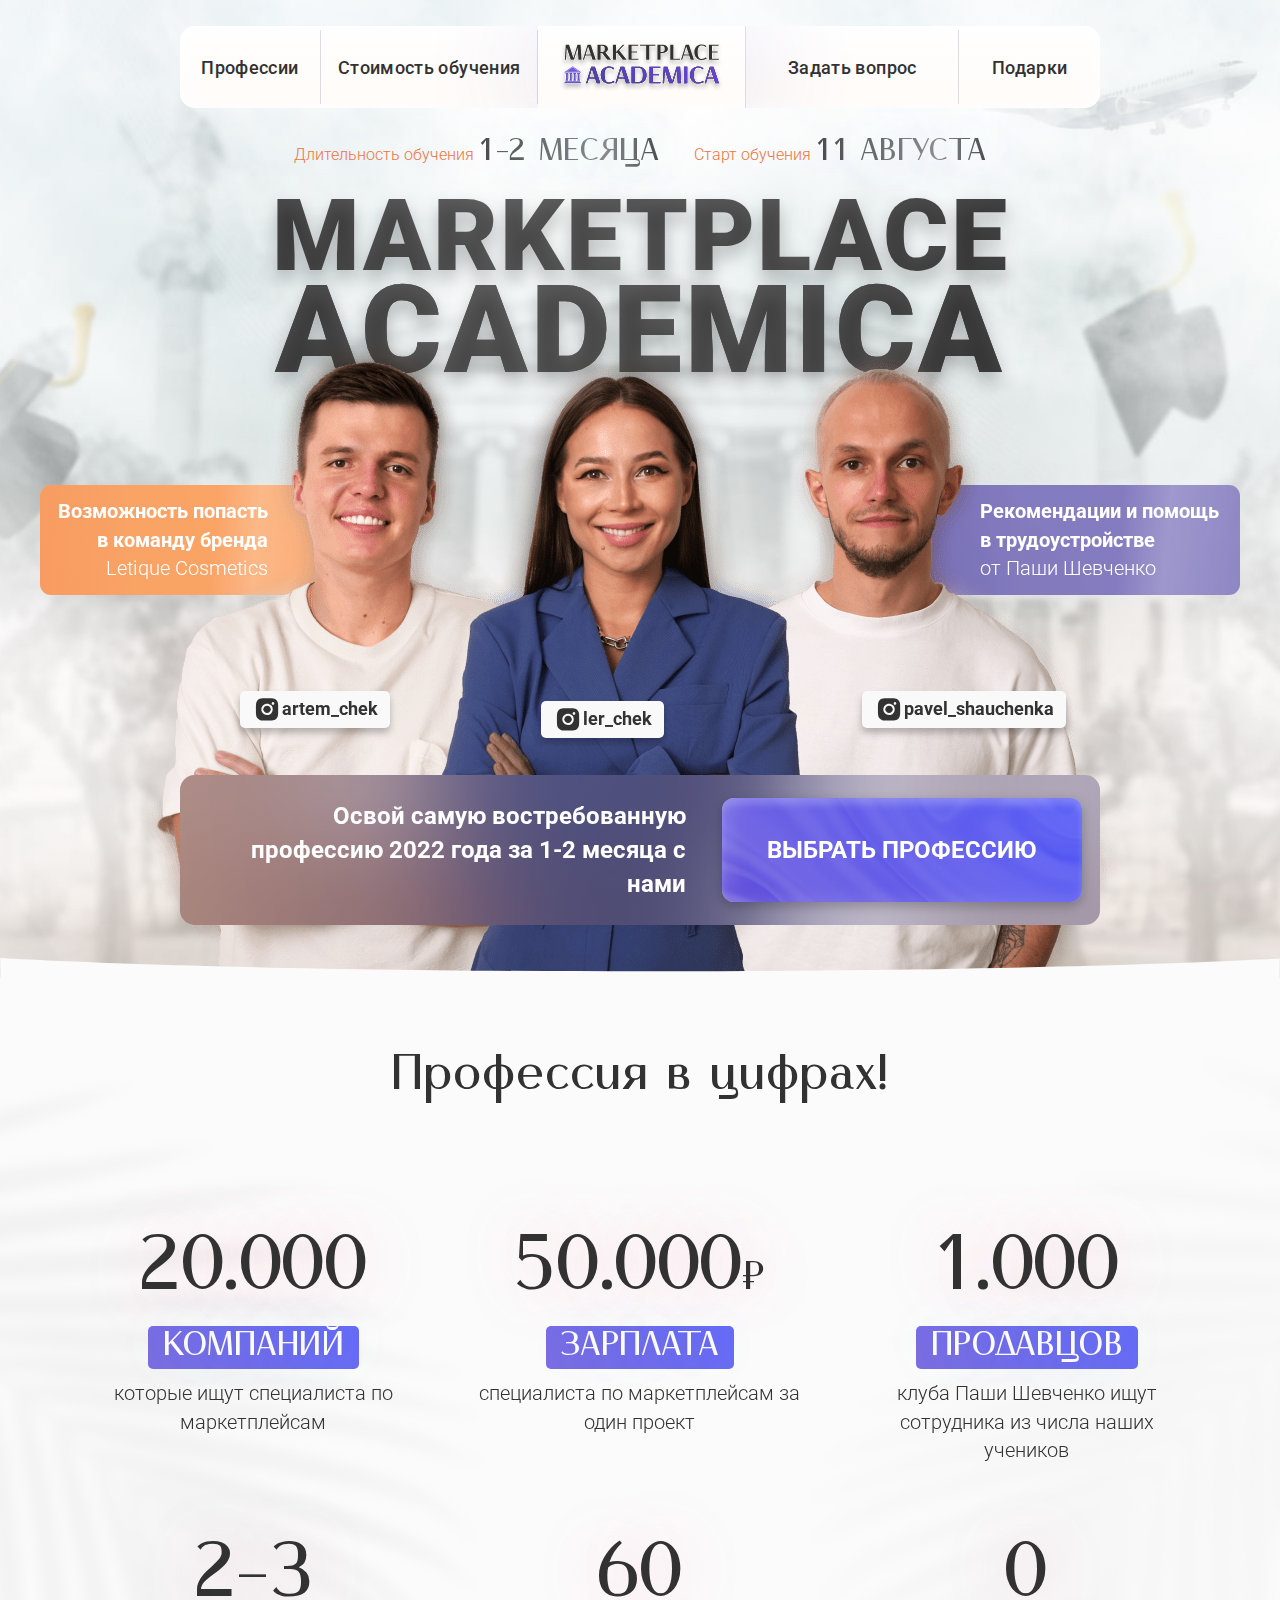
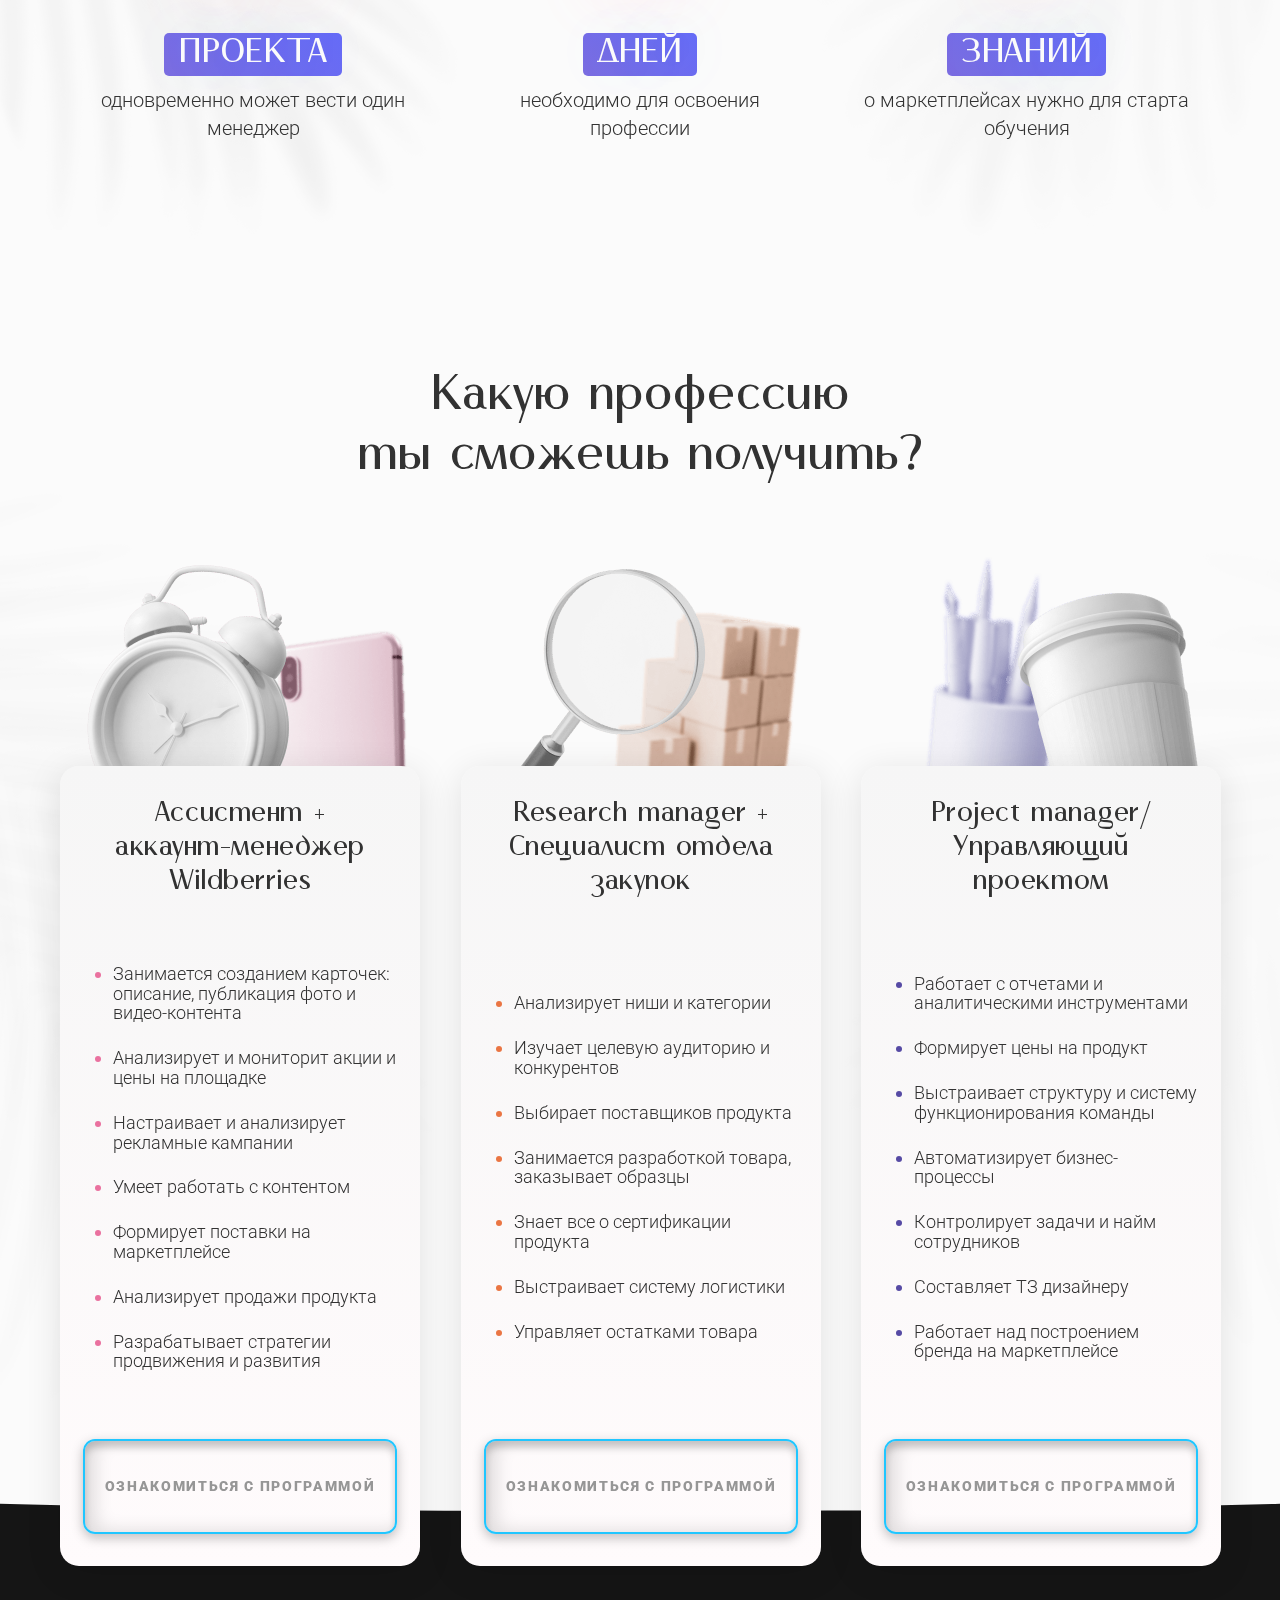
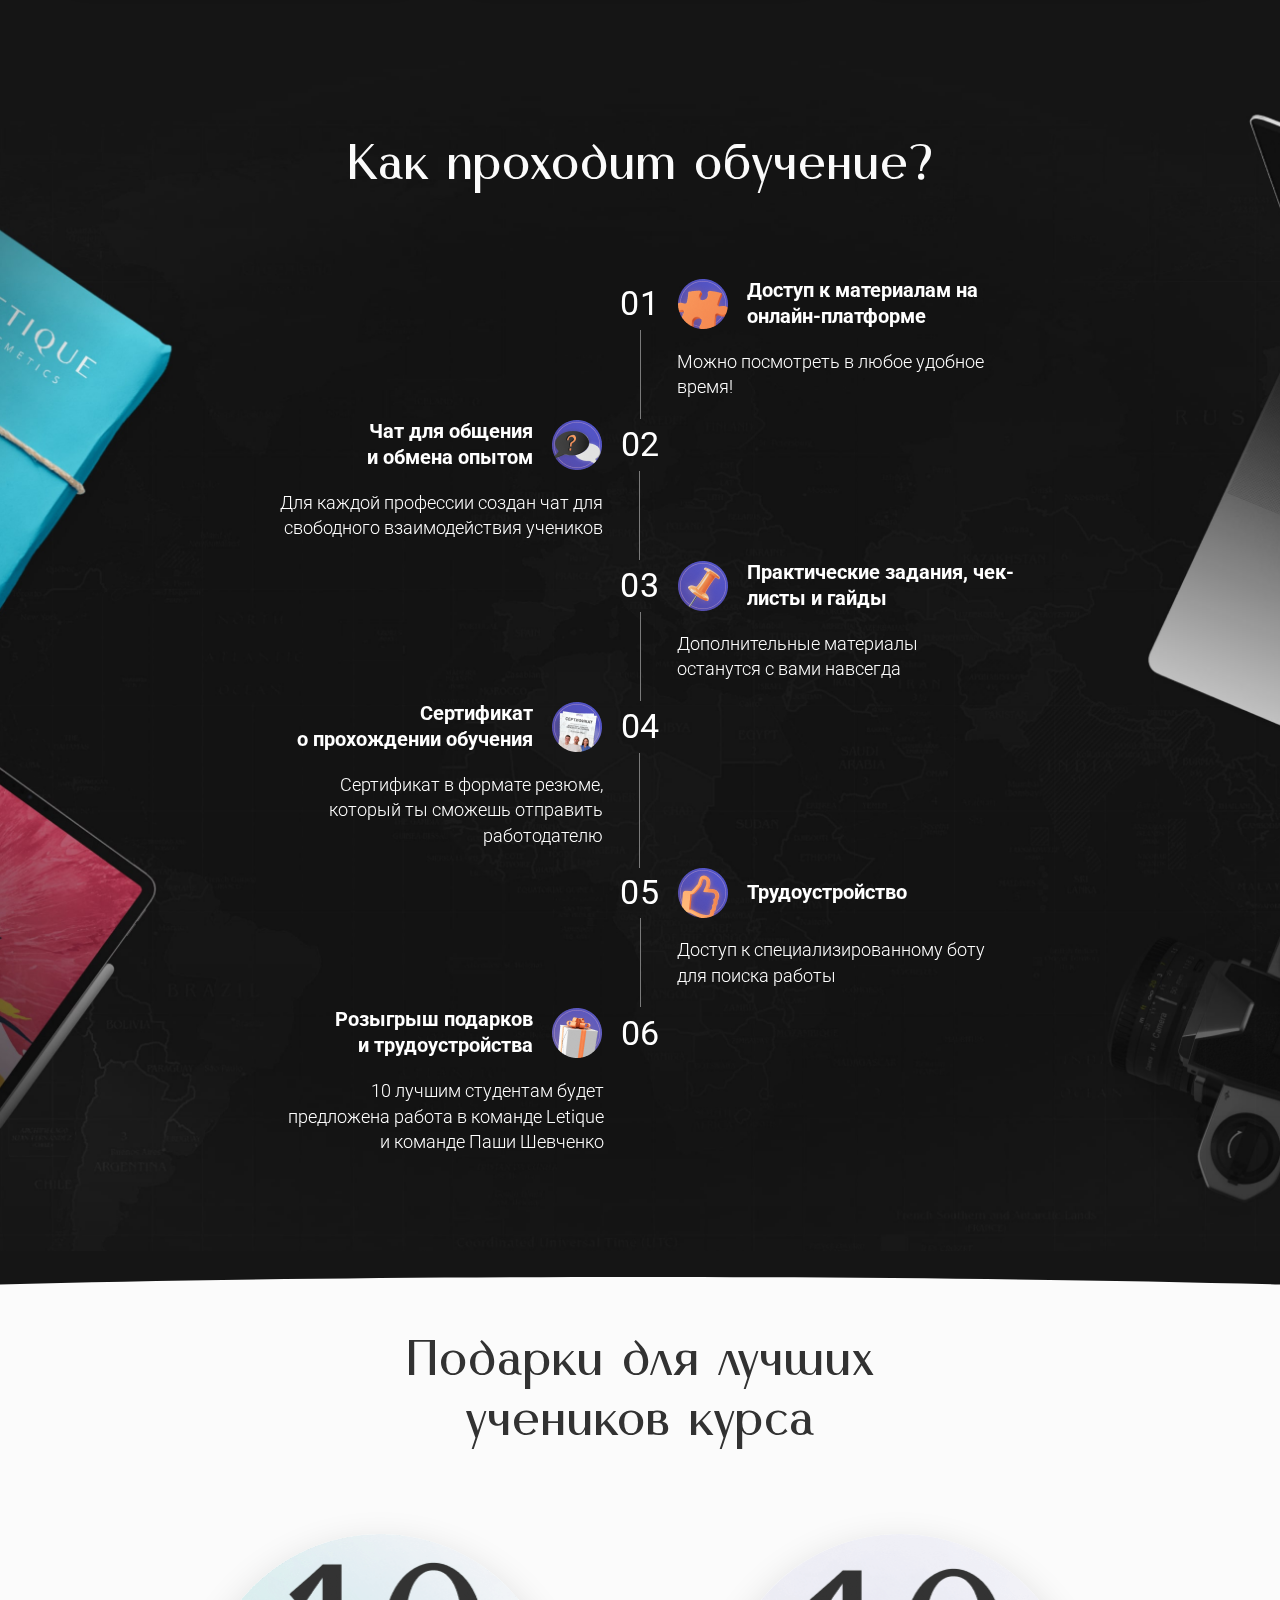
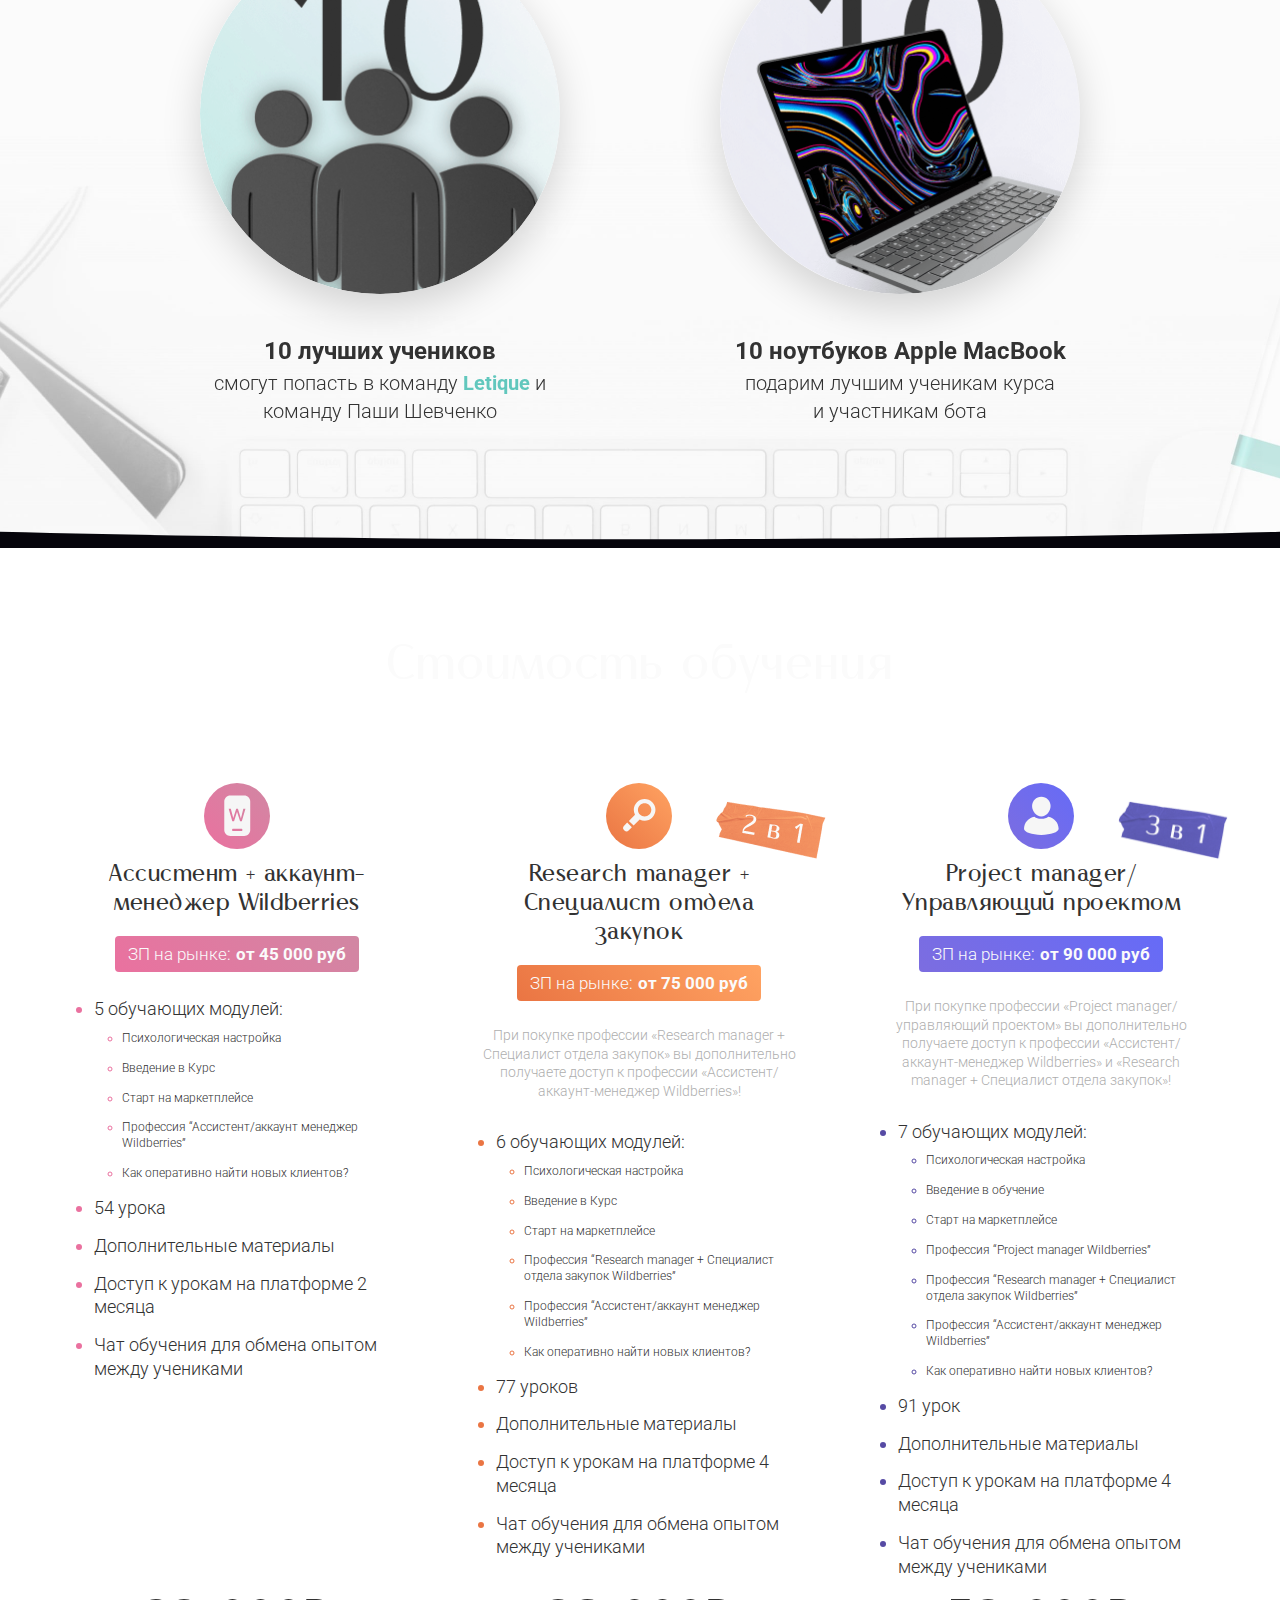
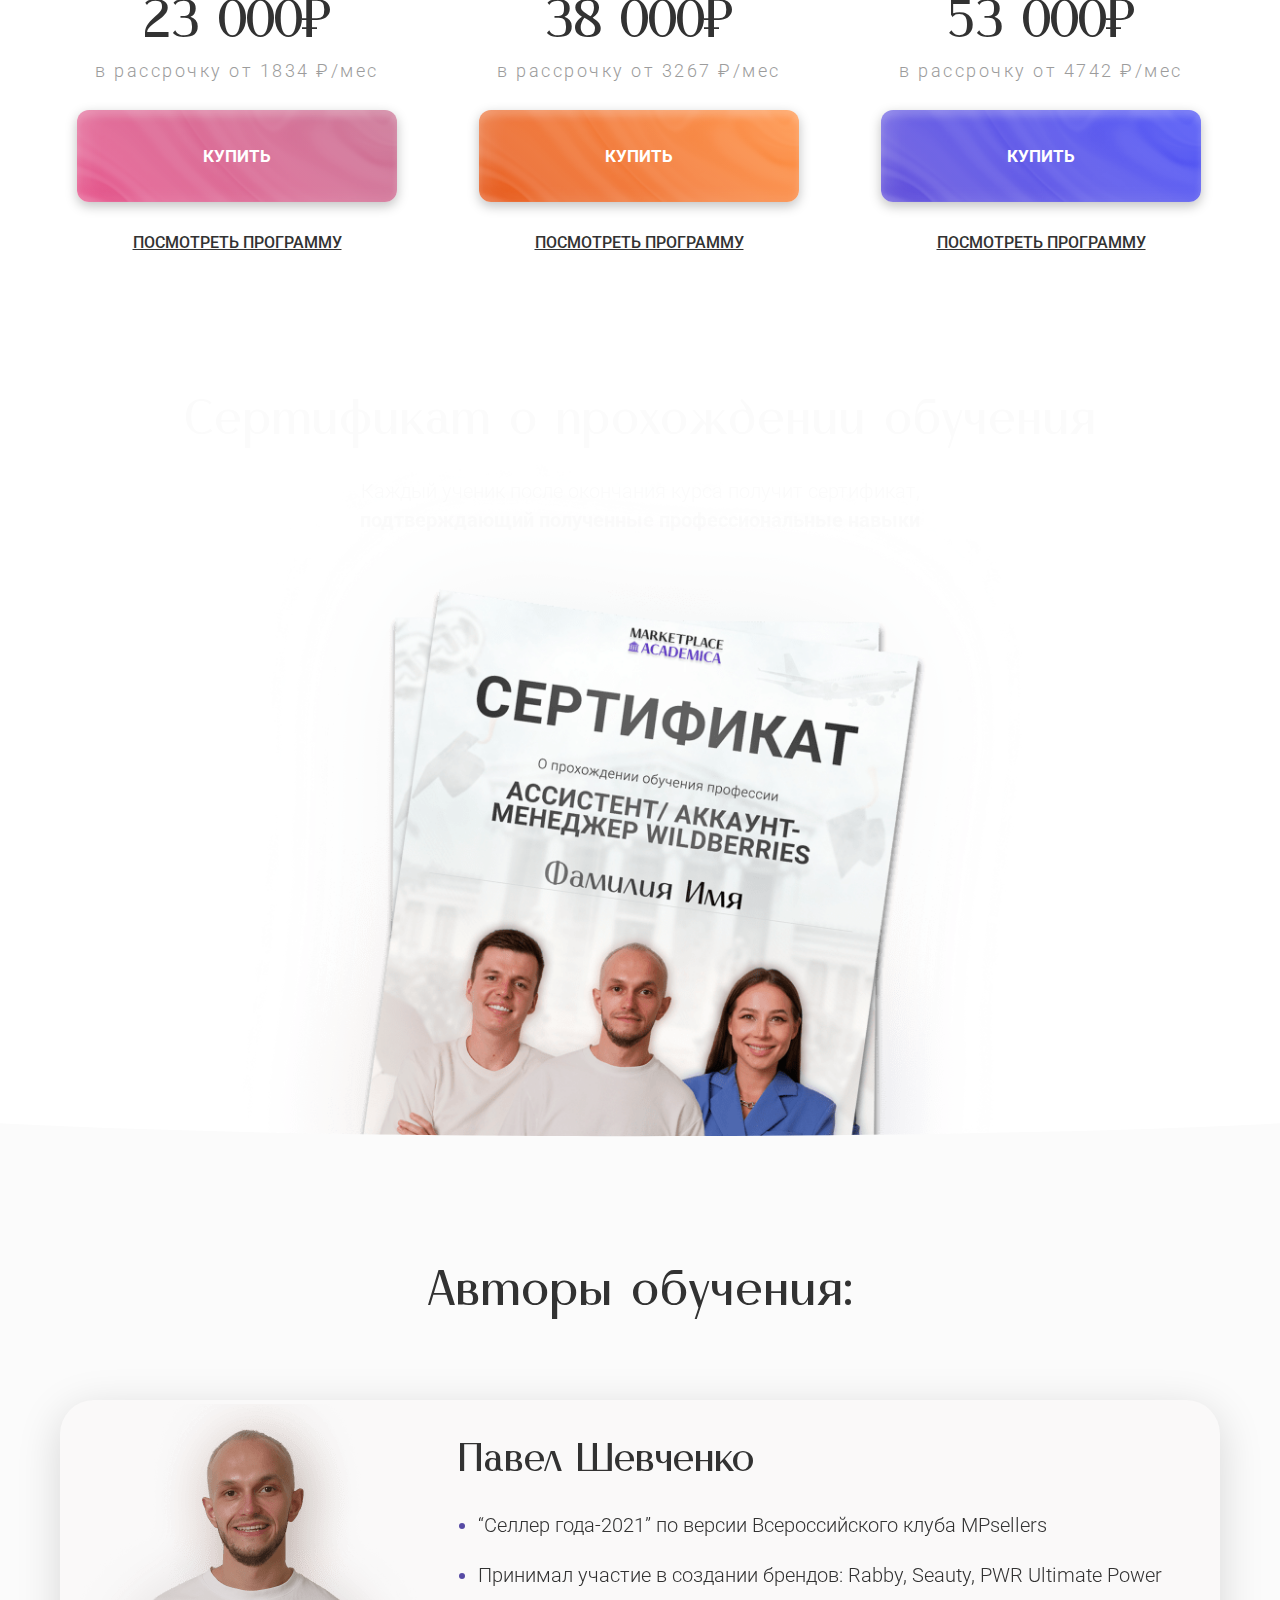
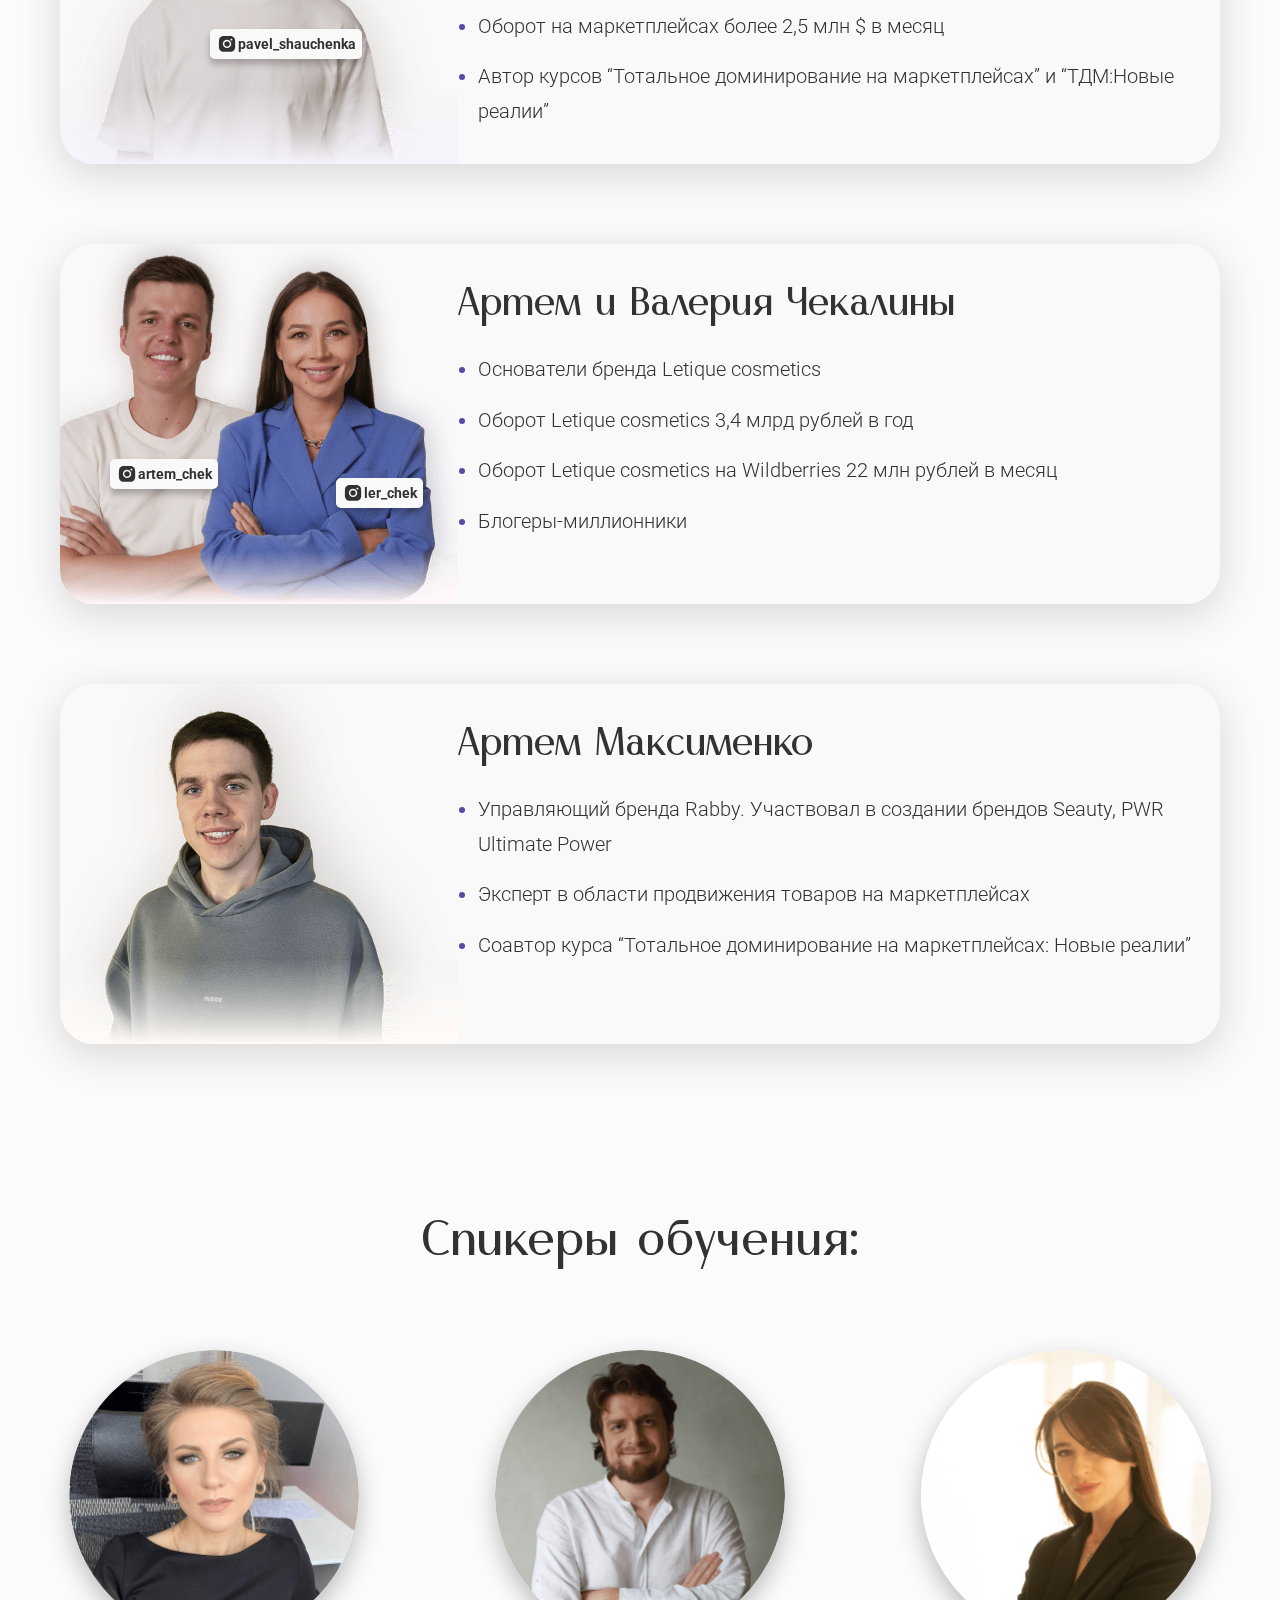
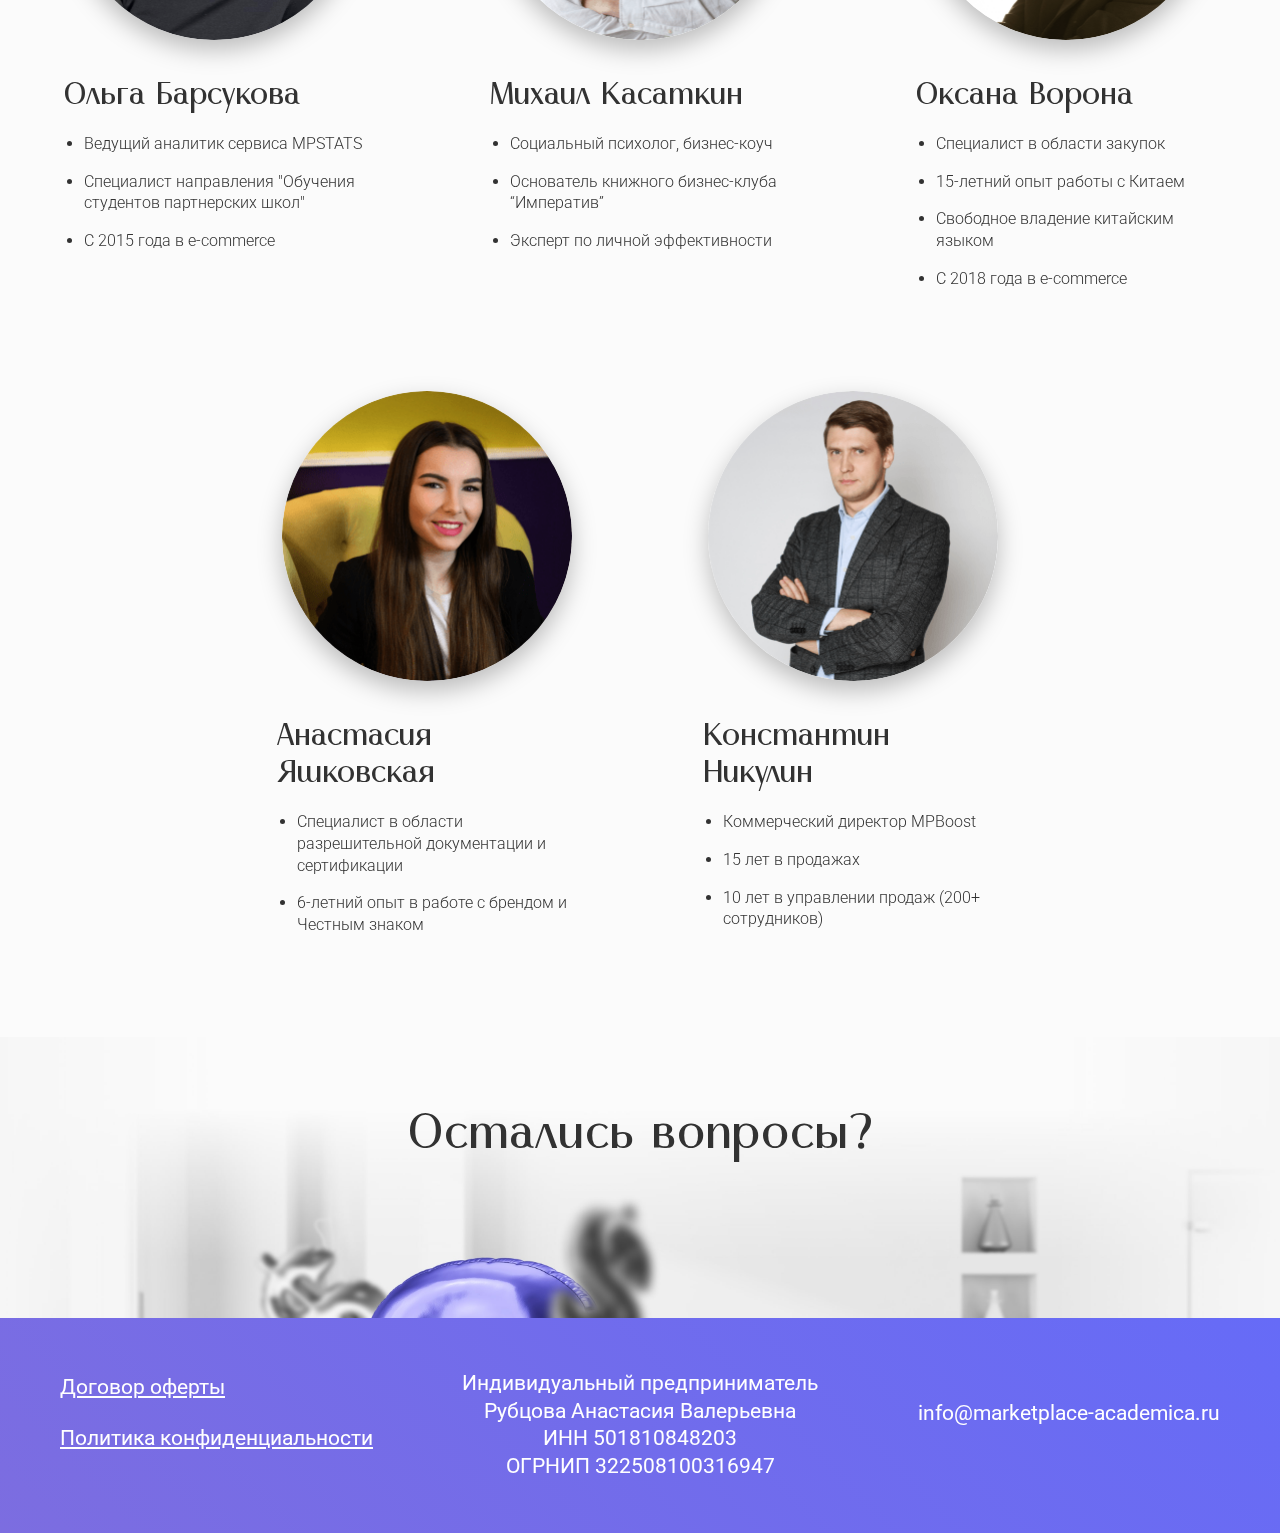
==== commit 8cfb1aac: "fix: timer" ====
--- a/index.html
+++ b/index.html
@@ -302,7 +302,7 @@
               </div>
             </div>
           </div>
-          <div class="prof__timer timer">
+          <!-- <div class="prof__timer timer">
             <h4 class="timer__title">До конца скидок:</h4>
             <div class="timer__content">
               <span class="days">10</span>
@@ -317,7 +317,7 @@
               <span class="timer__descr timer__descr_3">минут</span>
               <span class="timer__descr timer__descr_4">секунд</span>
             </div>
-          </div>
+          </div> -->
         </div>
       </section>
       <section class="teach" id="teach">
--- a/styles/style.css
+++ b/styles/style.css
@@ -715,7 +715,7 @@
 }
 .prof__content-wrap {
   display: flex;
-  margin-bottom: 88px;
+  margin-bottom: 30px;
 }
 @media (max-width: 1200px) {
   .prof__content-wrap {
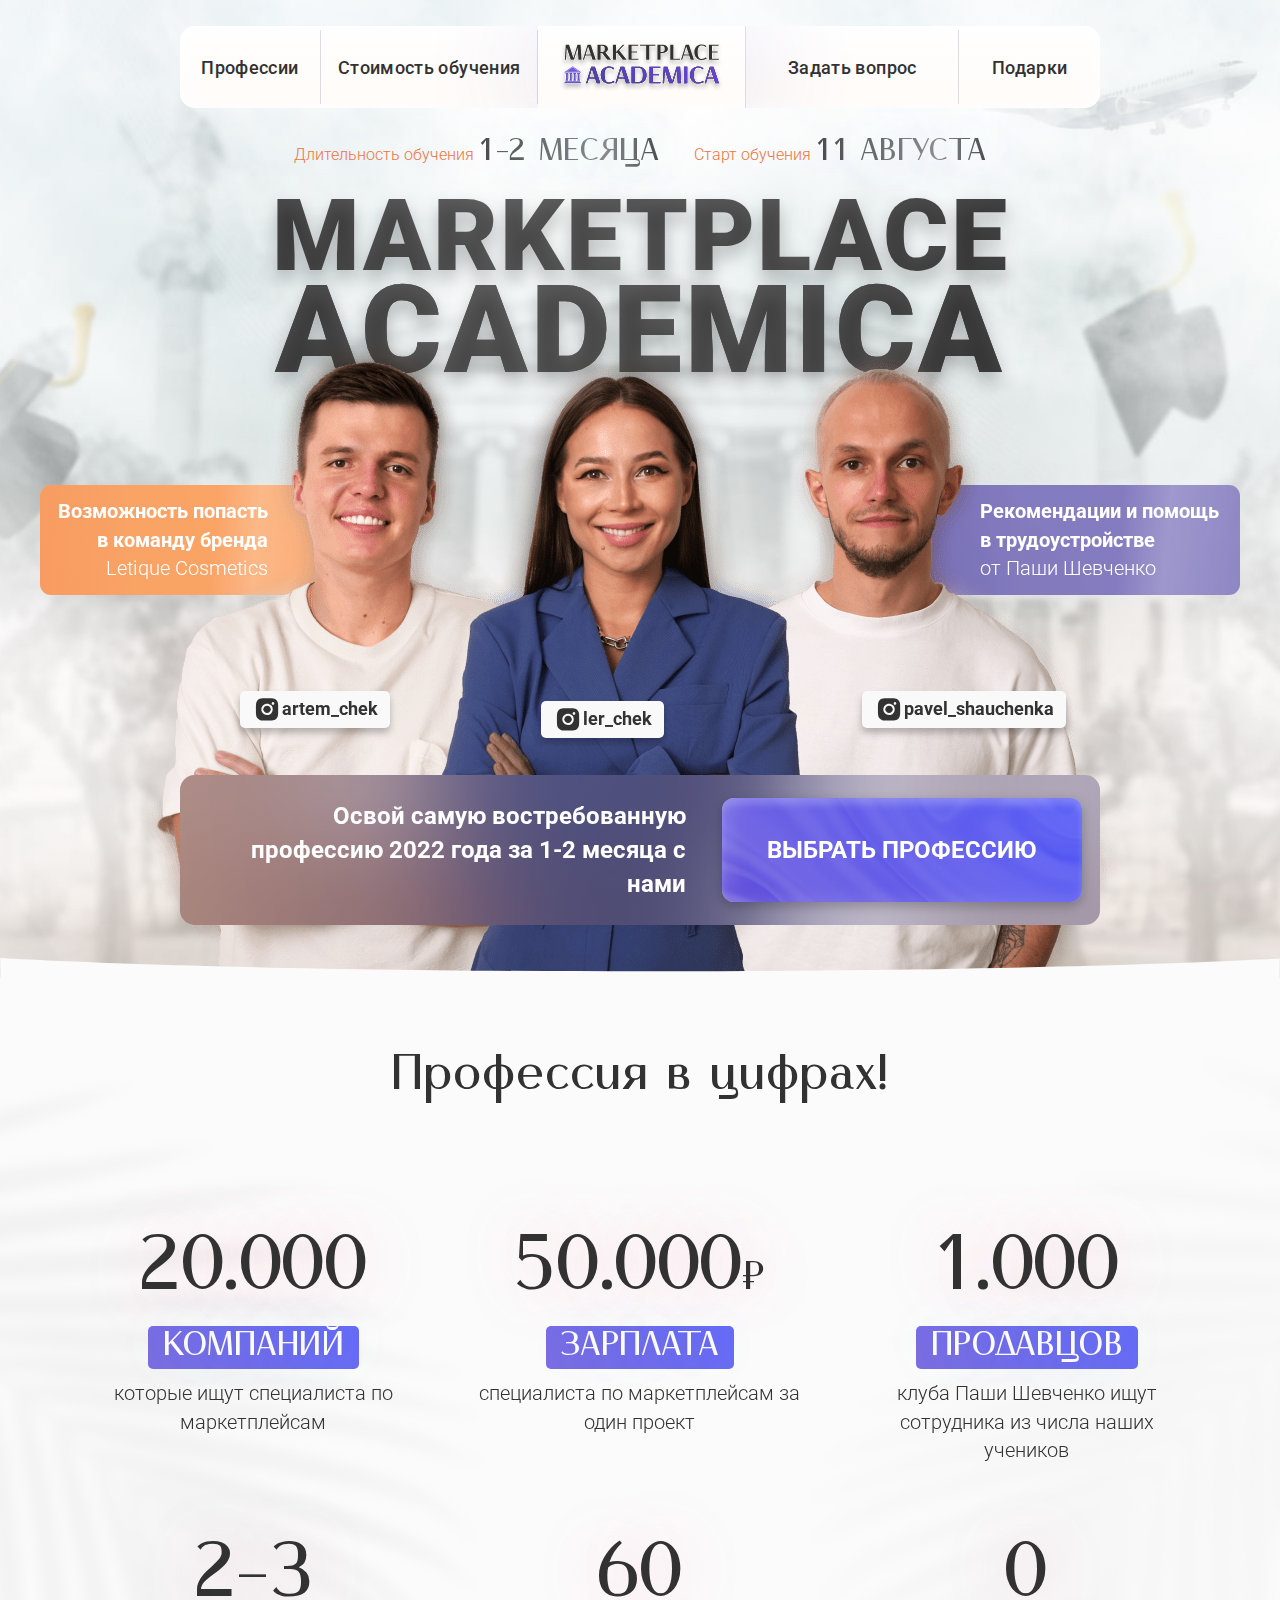
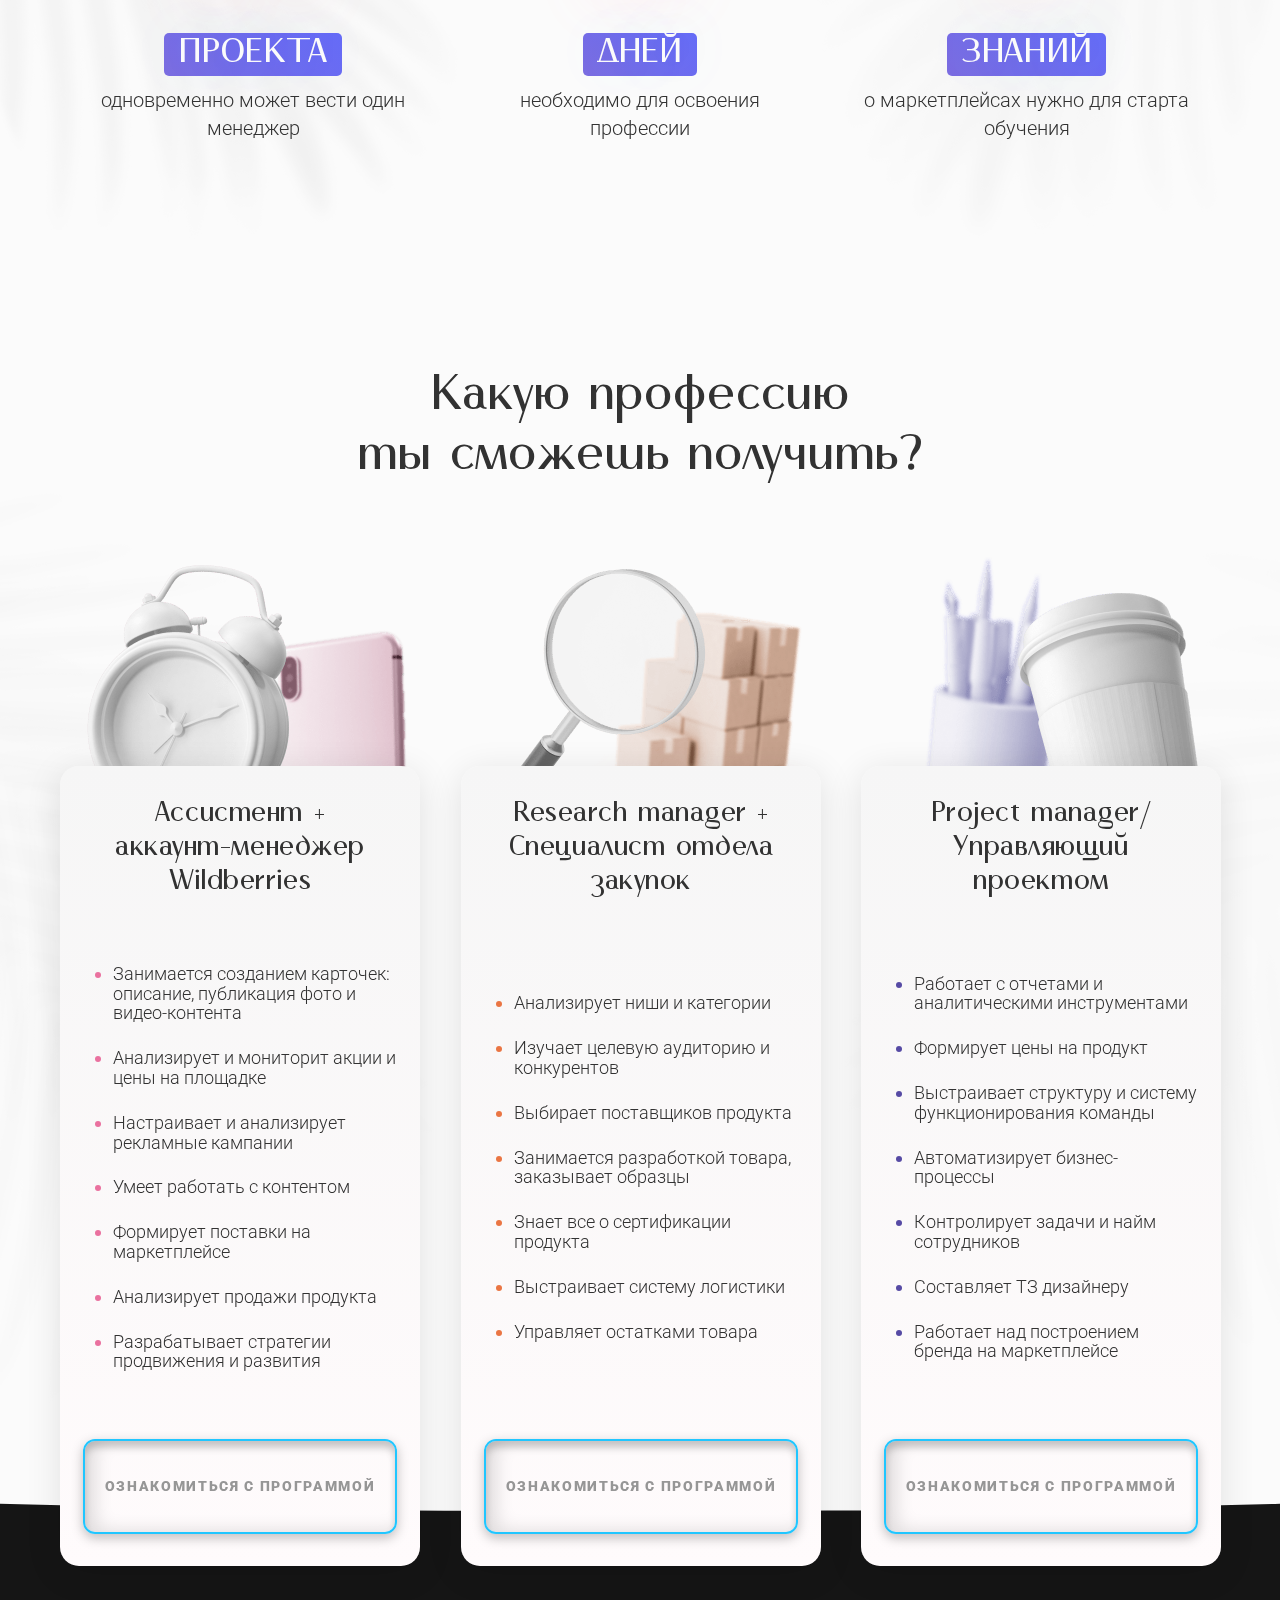
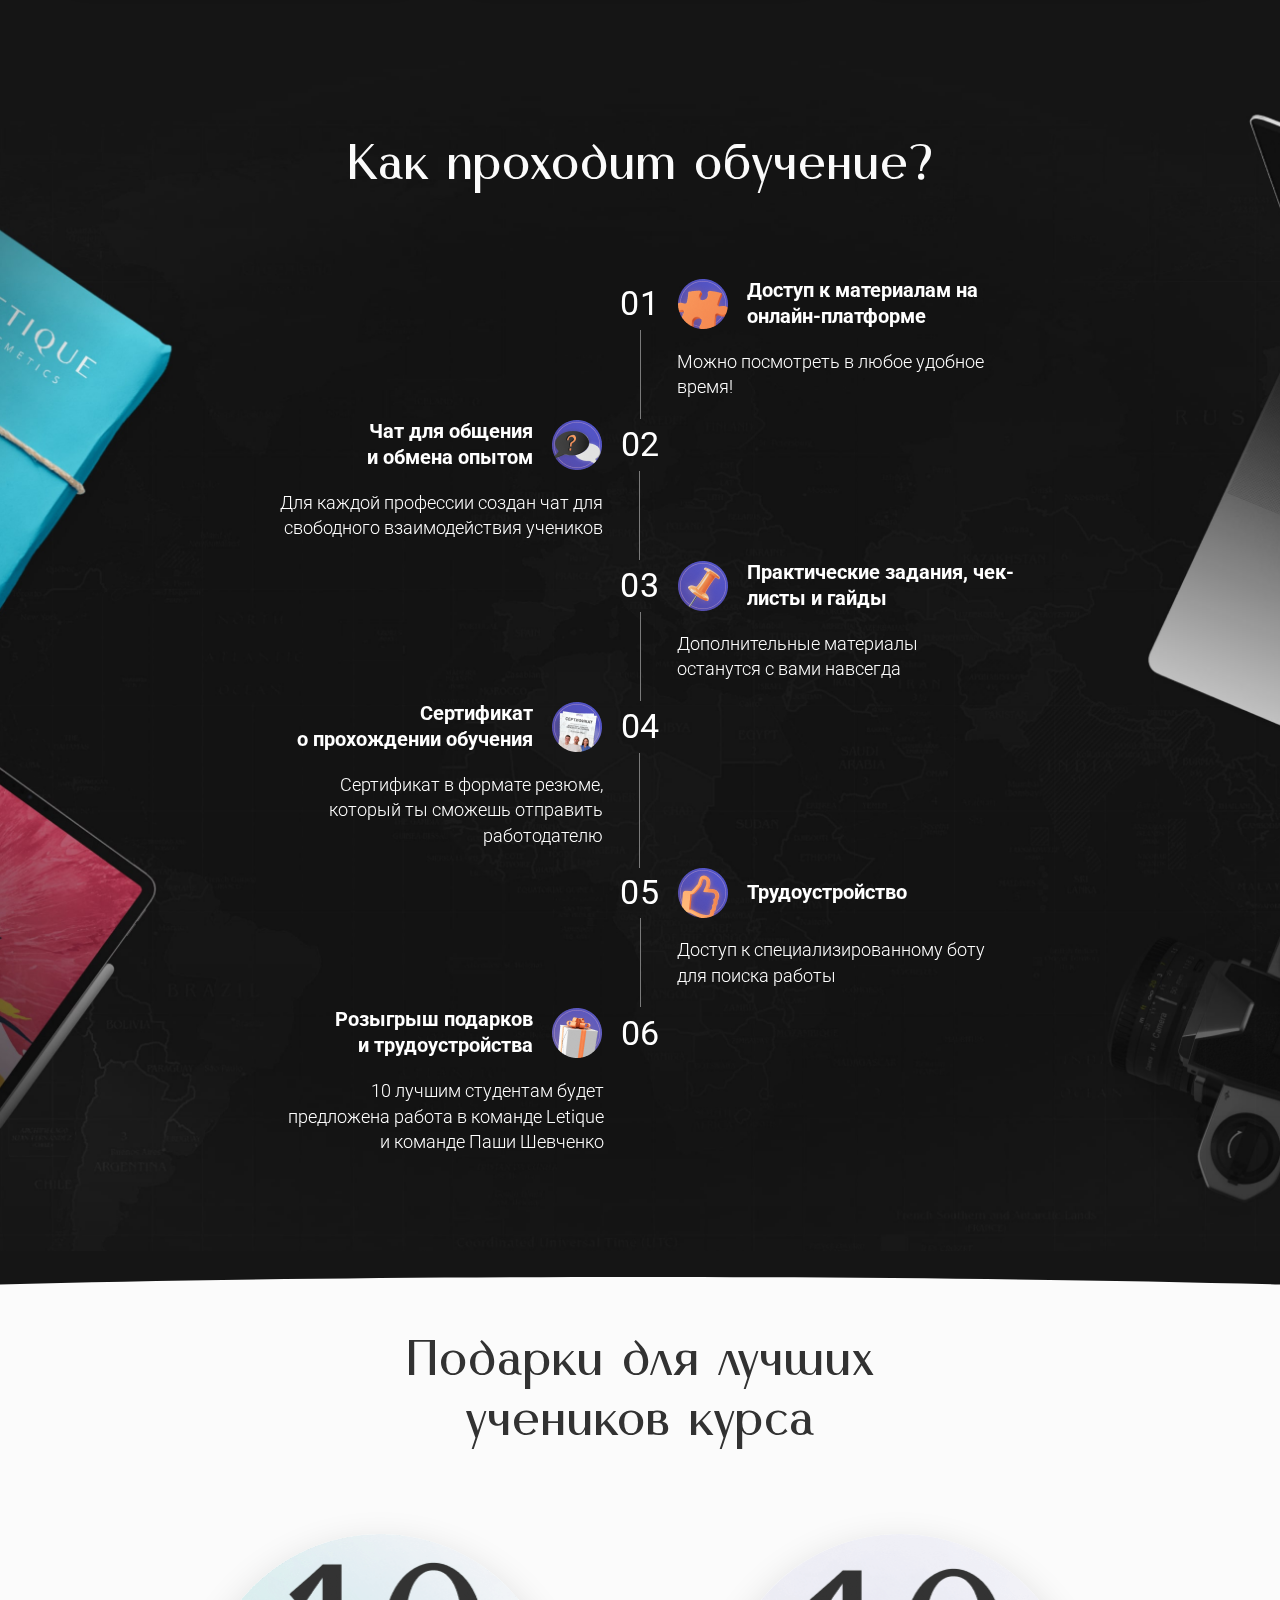
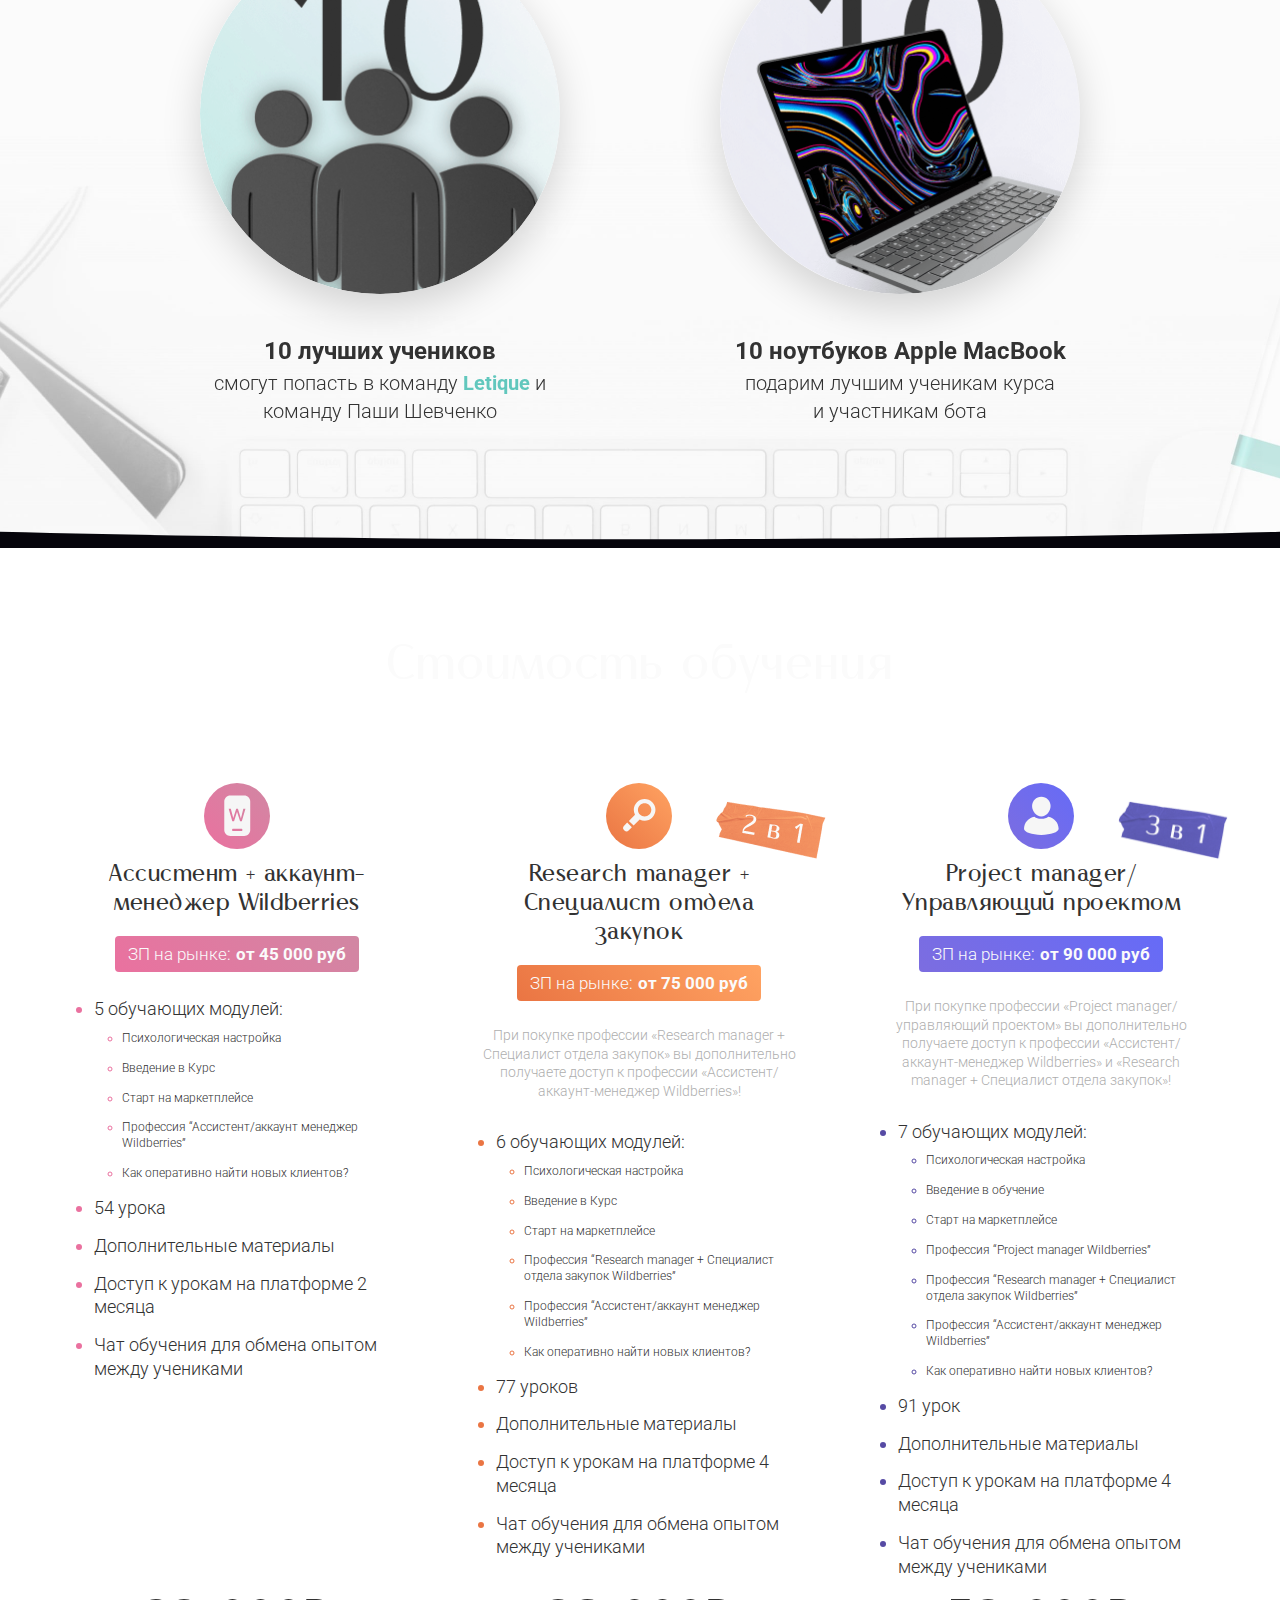
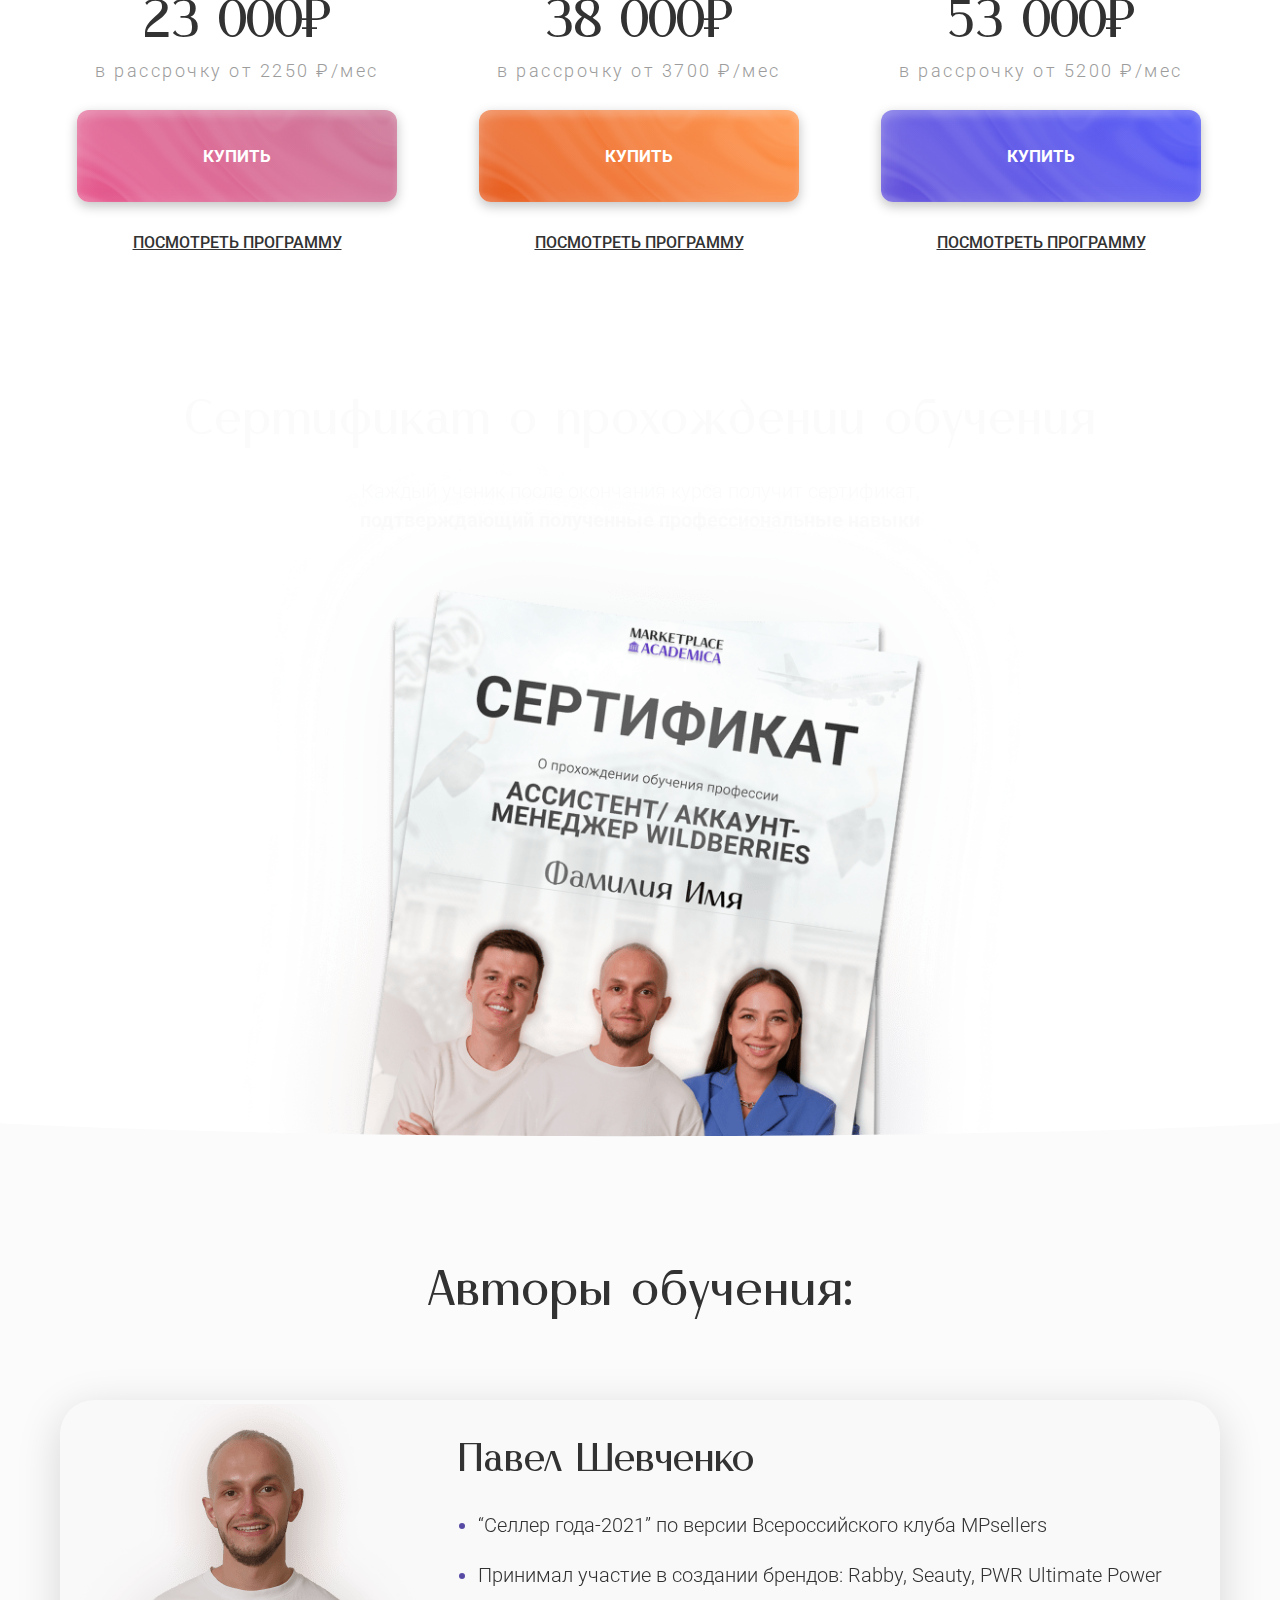
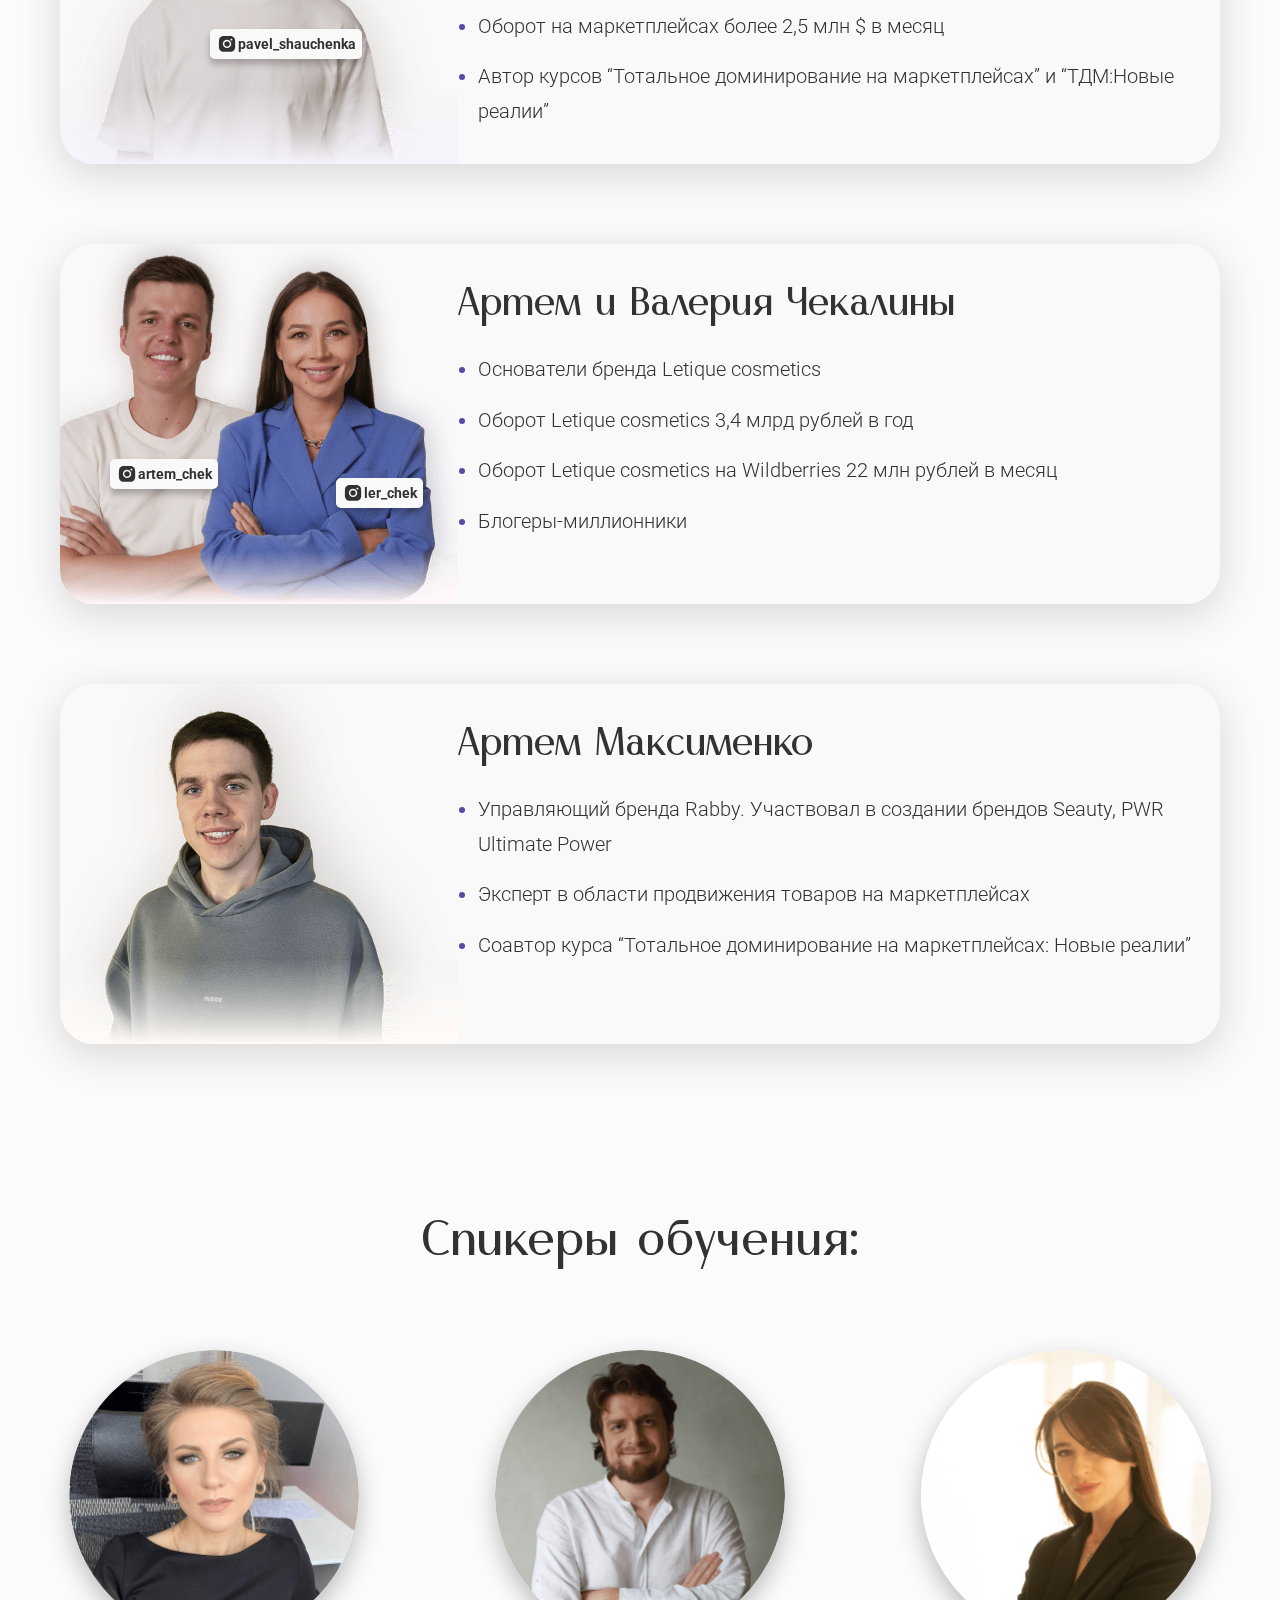
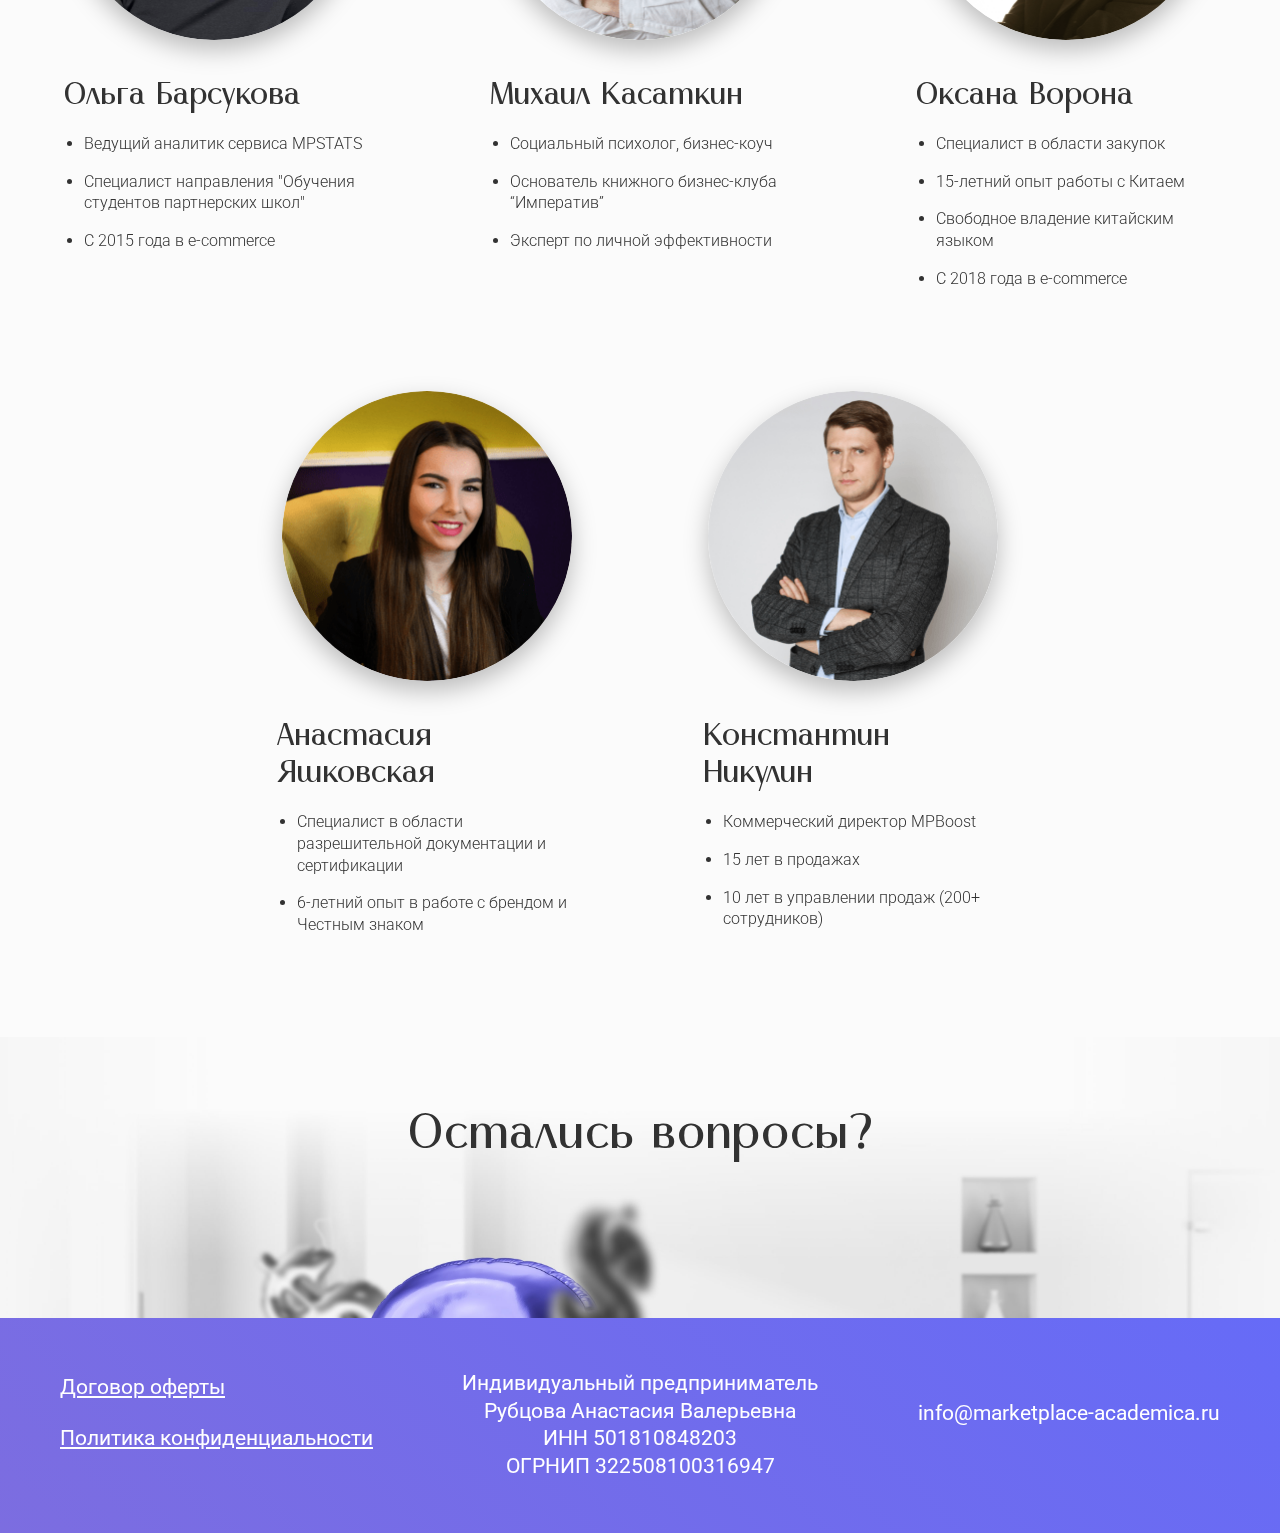
==== commit 99221e1b: "fix: price" ====
--- a/index.html
+++ b/index.html
@@ -501,7 +501,7 @@
                 <li>Чат обучения для обмена опытом между учениками</li>
               </ul>
               <p class="rate__price">23 000₽</p>
-              <p class="rate__price-description">в рассрочку от 1834 ₽/мес</p>
+              <p class="rate__price-description">в рассрочку от 2250 ₽/мес</p>
               <a href="./pages/form.html?tarif=1"
                 class="rate__offer-btn rate__offer-btn_assistant"
                 data-id="3544961"
@@ -559,7 +559,7 @@
                 <li>Чат обучения для обмена опытом между учениками</li>
               </ul>
               <p class="rate__price">38 000₽</p>
-              <p class="rate__price-description">в рассрочку от 3267 ₽/мес</p>
+              <p class="rate__price-description">в рассрочку от 3700 ₽/мес</p>
               <a href="./pages/form.html?tarif=2"
                 class="rate__offer-btn rate__offer-btn_research"
                 data-id="3544966"
@@ -619,7 +619,7 @@
                 <li>Чат обучения для обмена опытом между учениками</li>
               </ul>
               <p class="rate__price">53 000₽</p>
-              <p class="rate__price-description">в рассрочку от 4742 ₽/мес</p>
+              <p class="rate__price-description">в рассрочку от 5200 ₽/мес</p>
               <a href="./pages/form.html?tarif=3"
                 class="rate__offer-btn rate__offer-btn_project"
                 data-id="3544972"
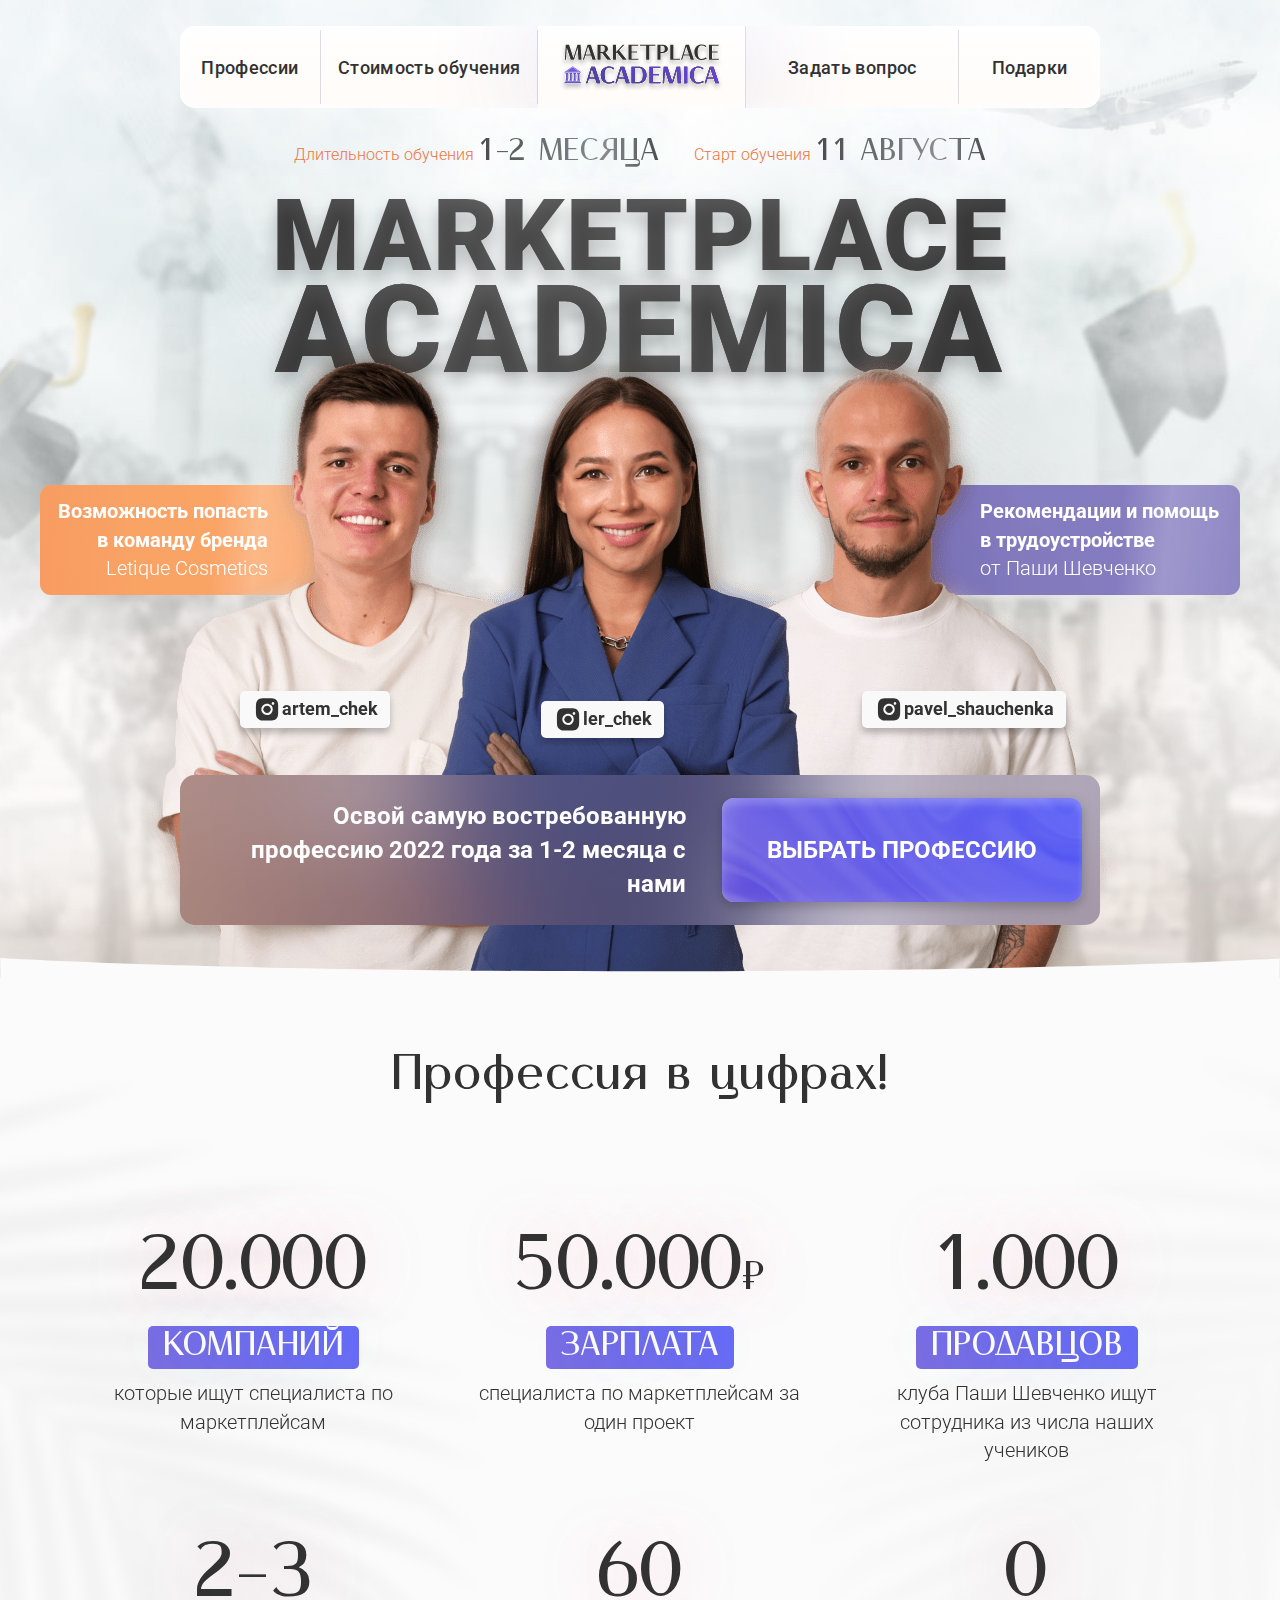
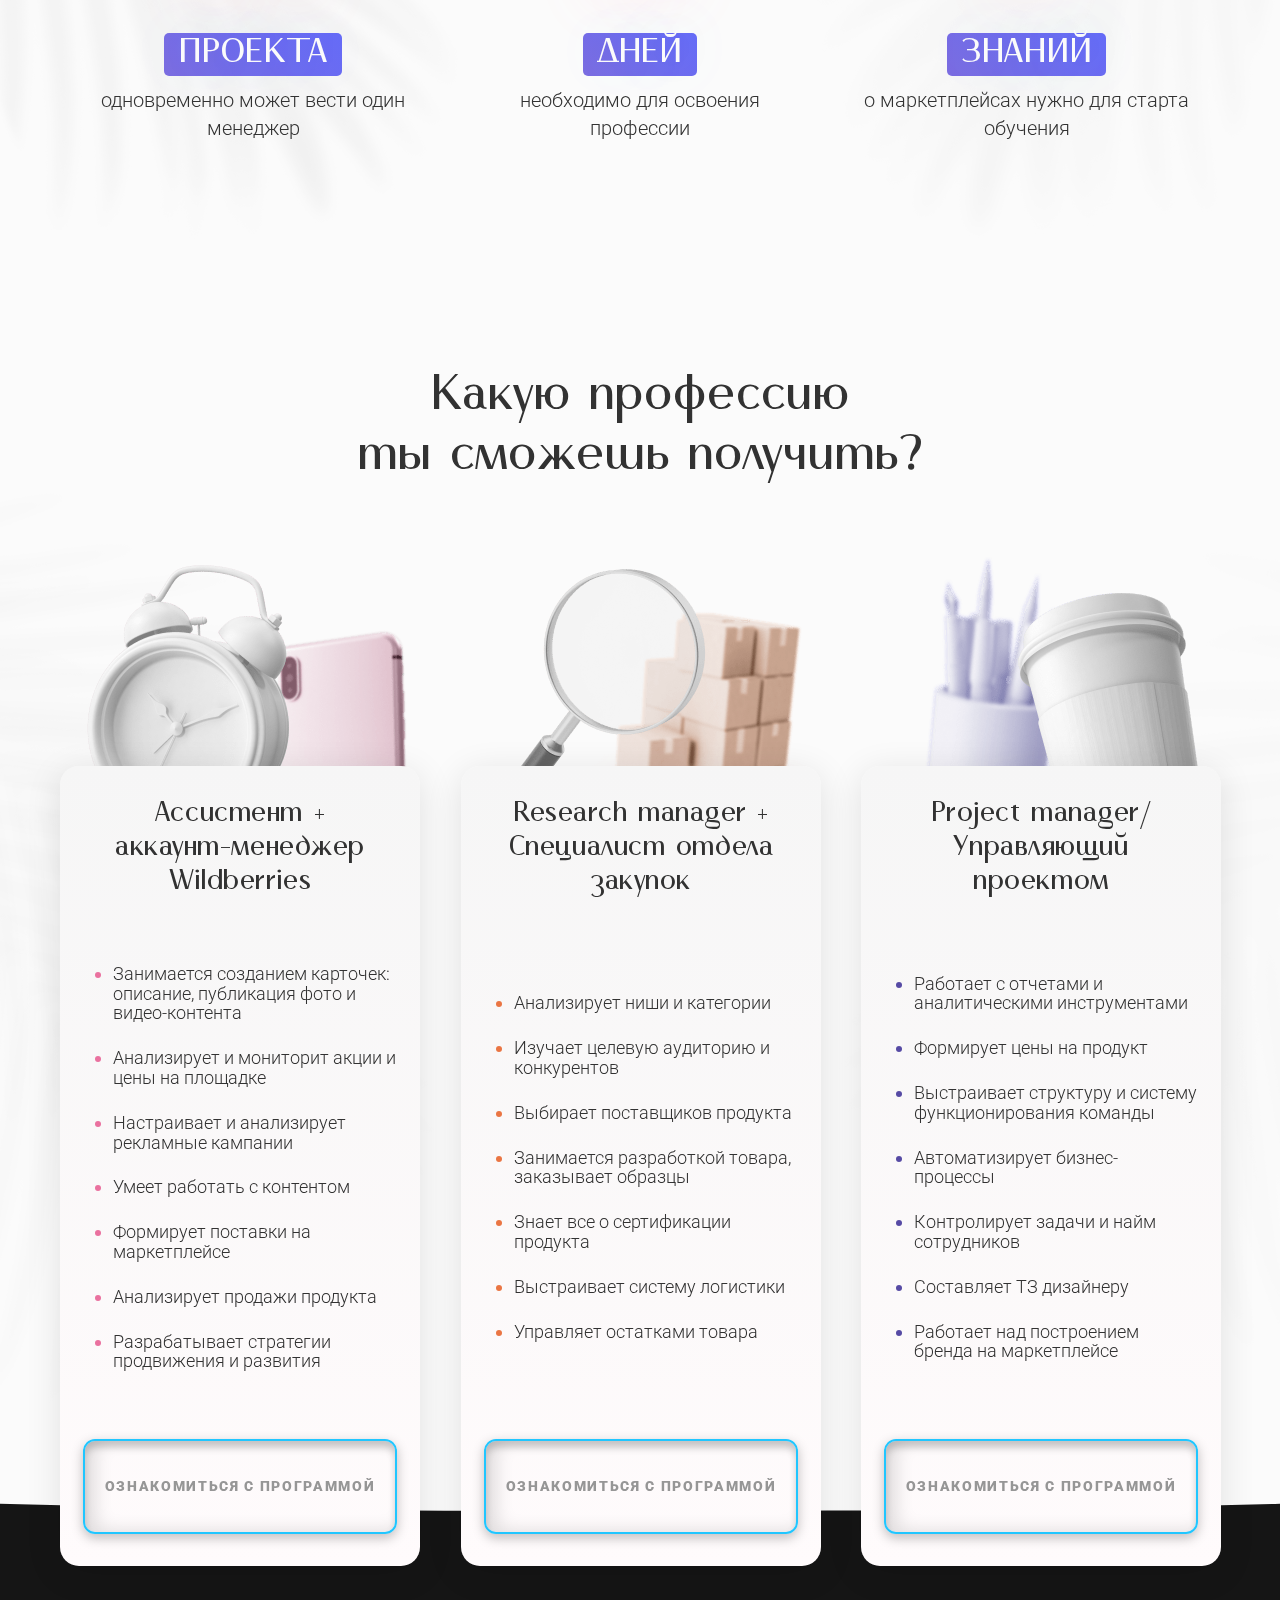
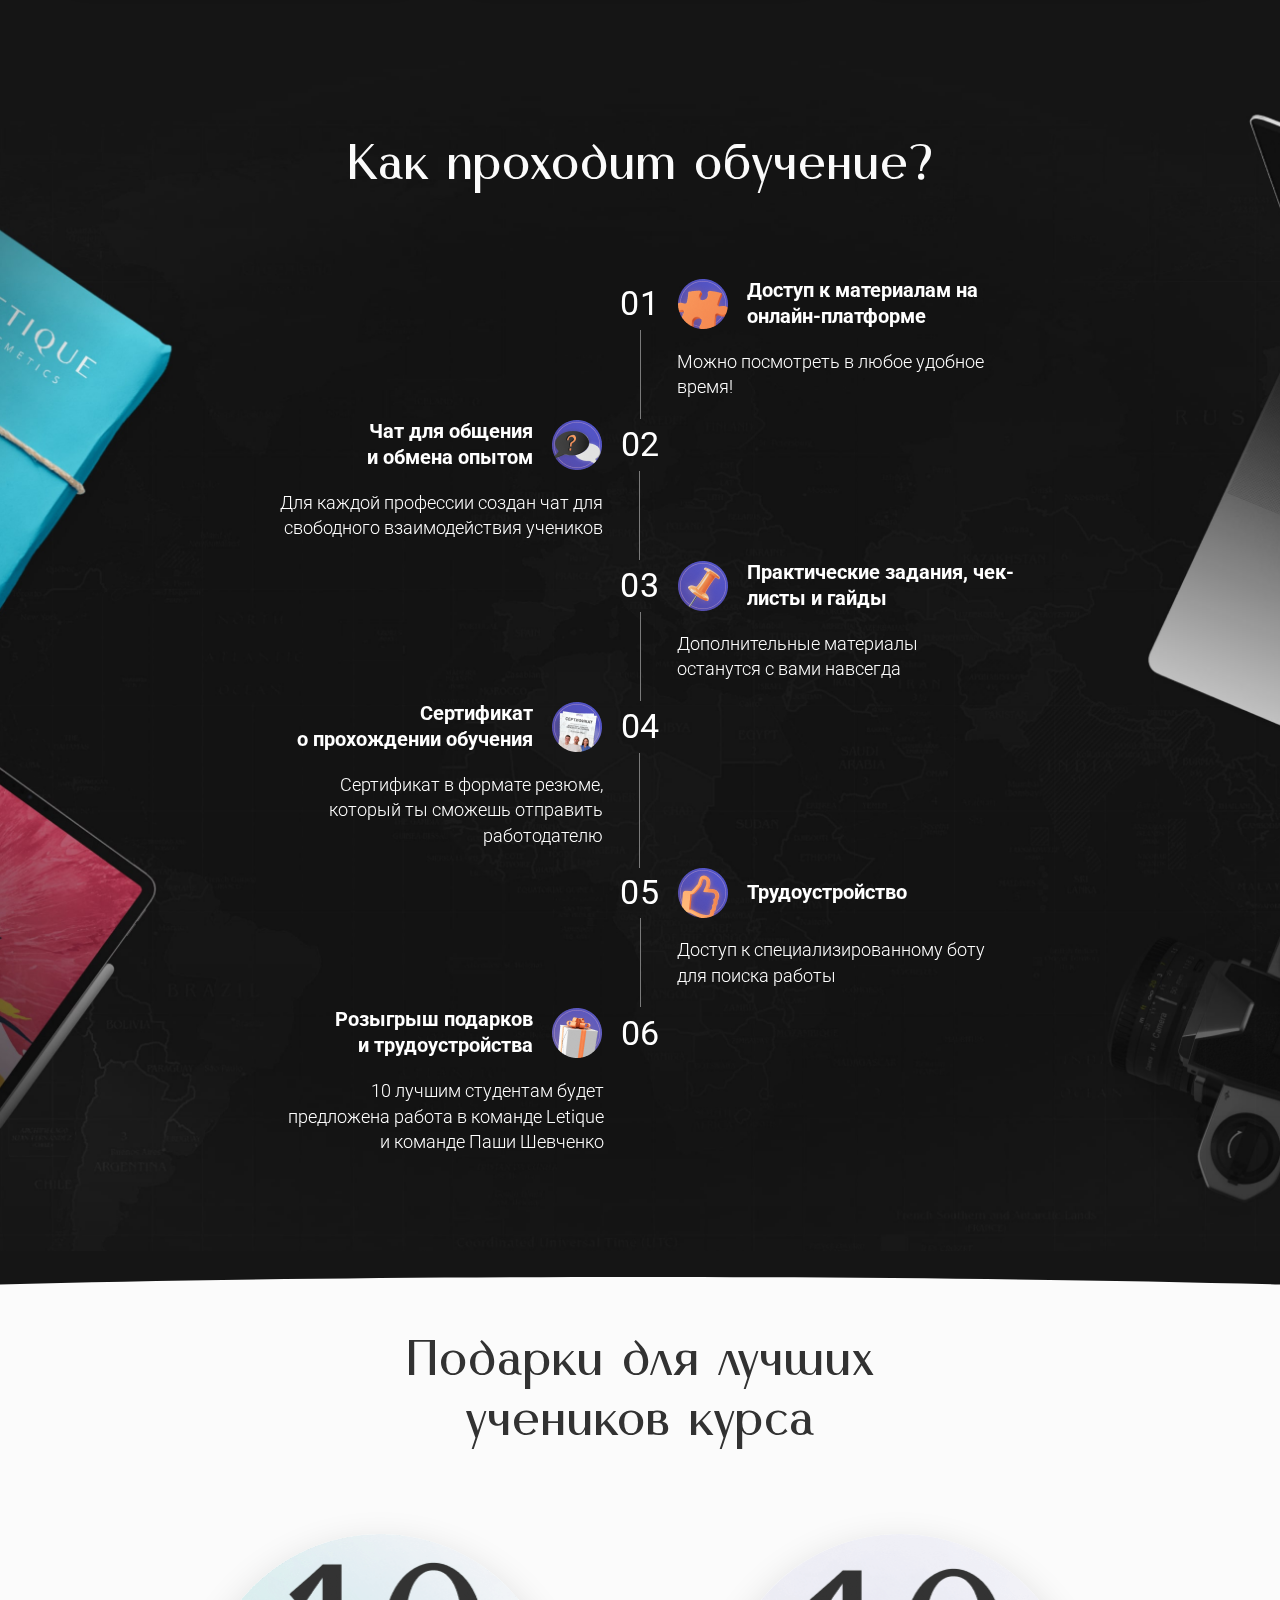
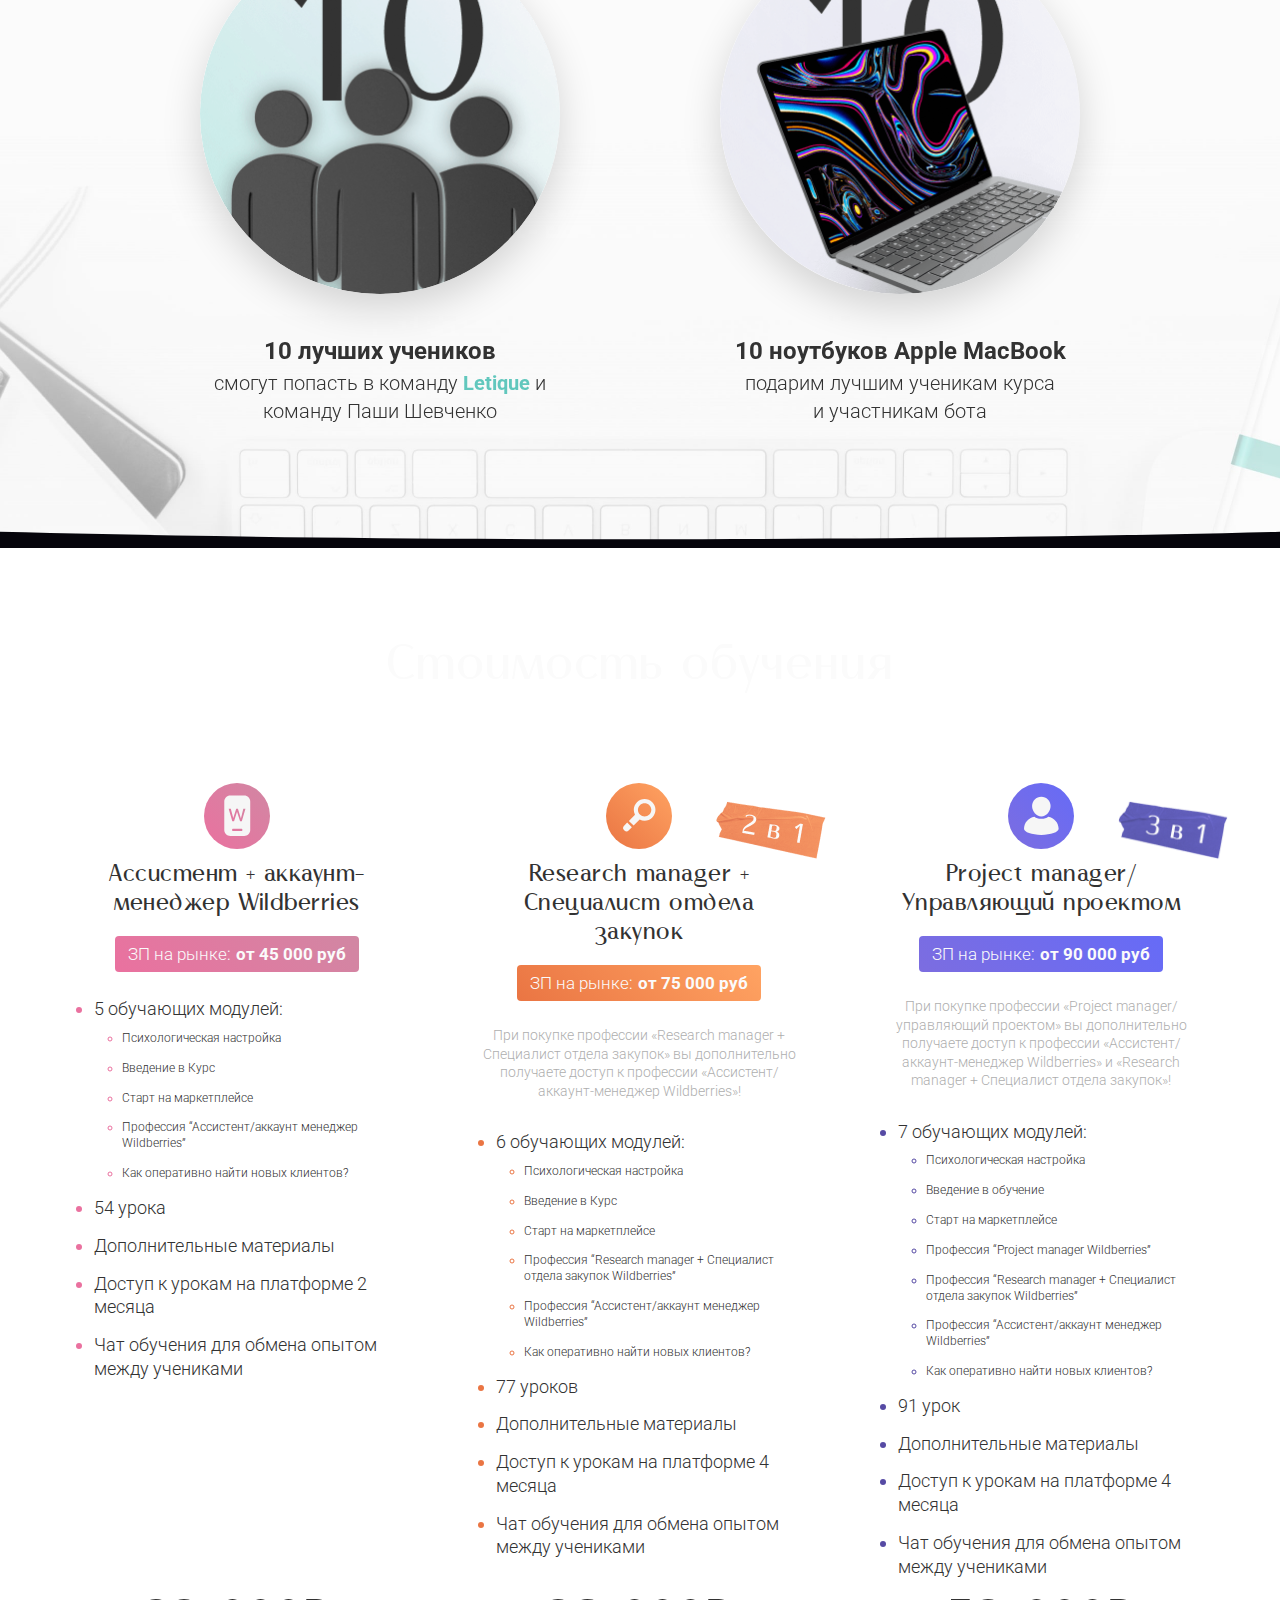
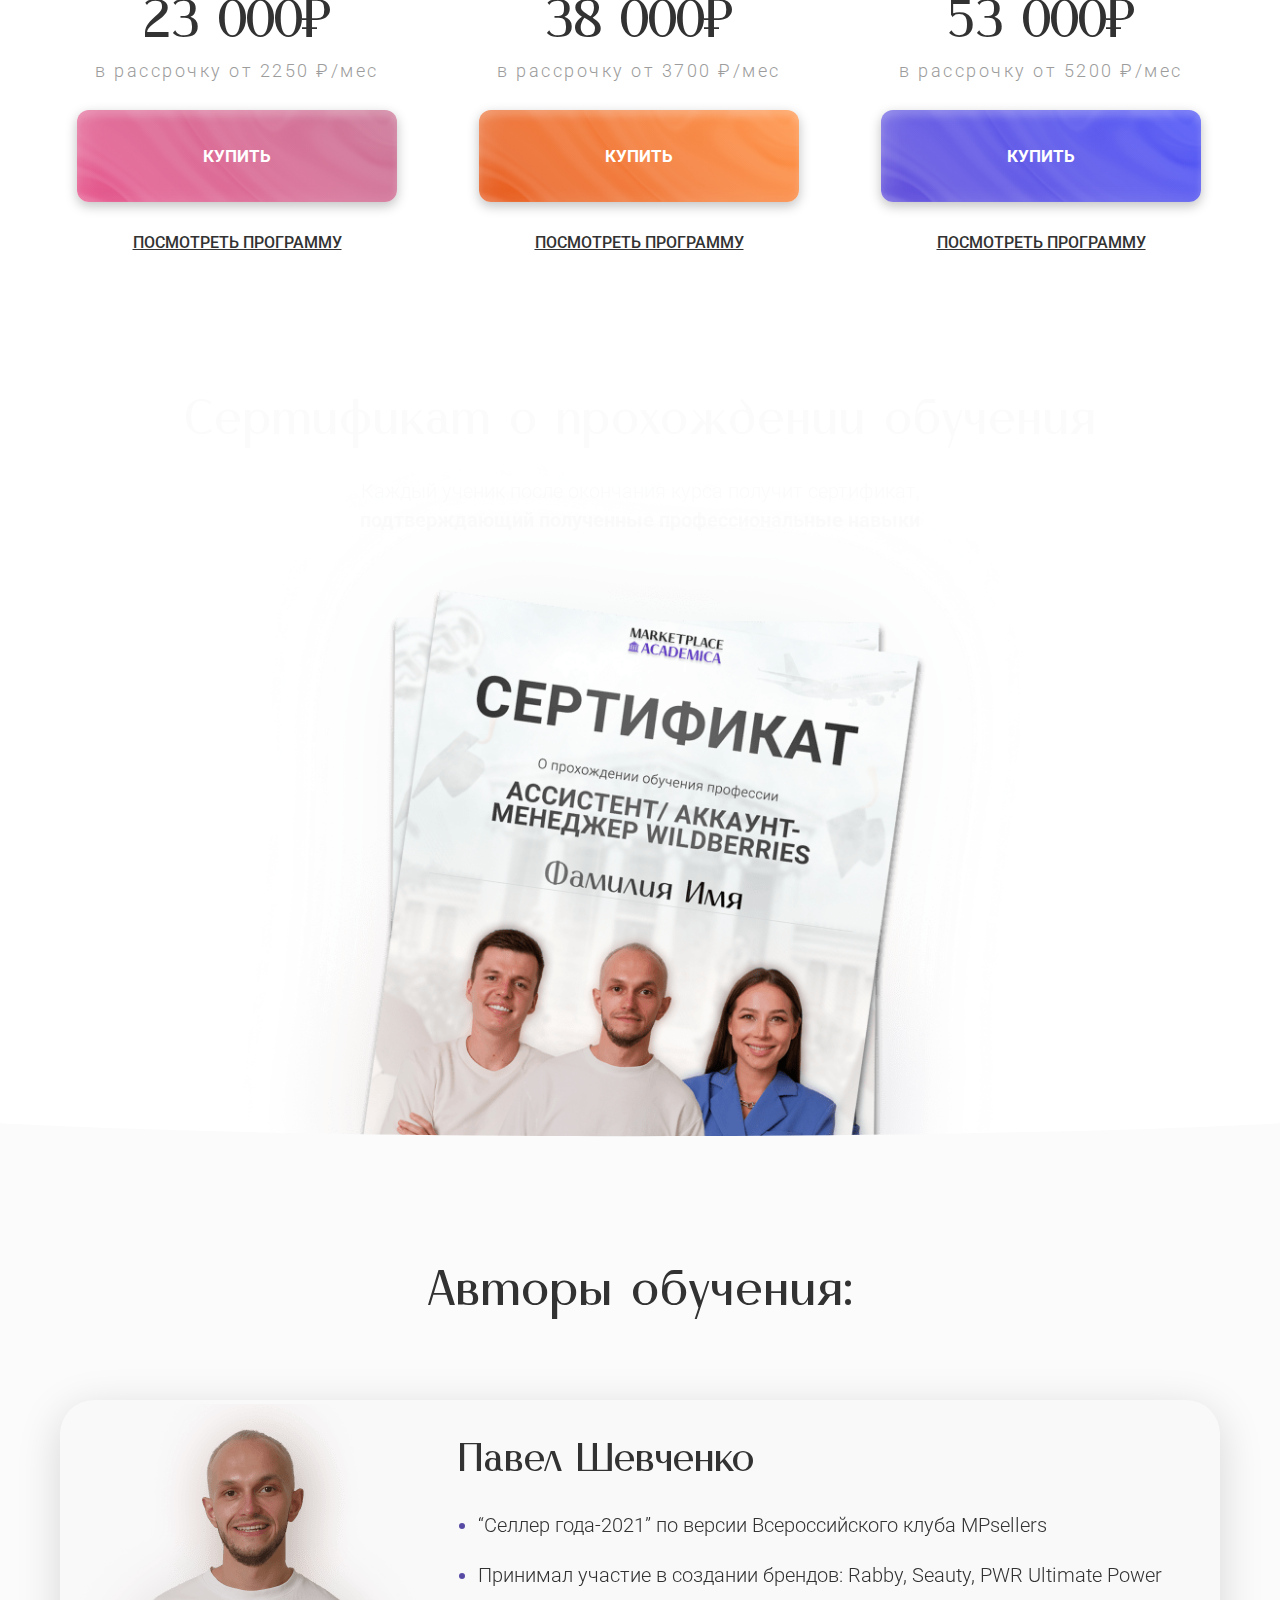
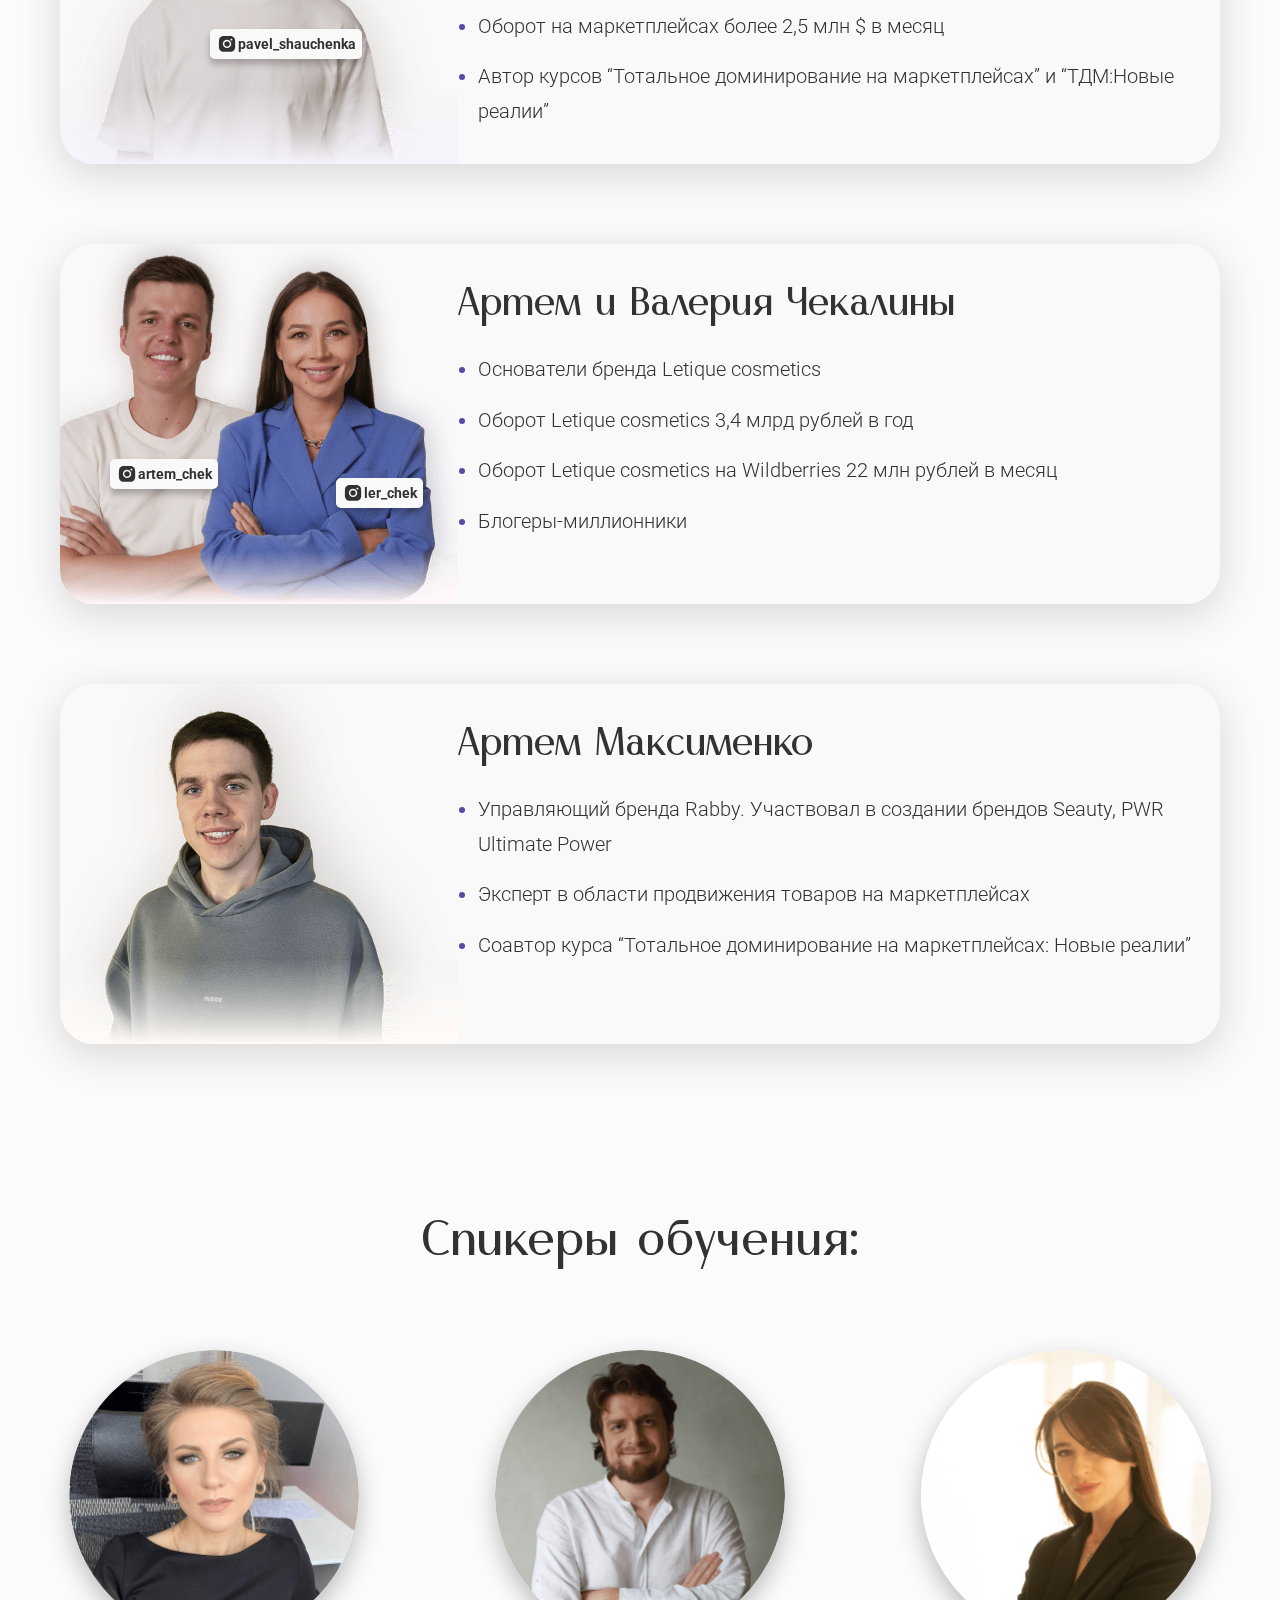
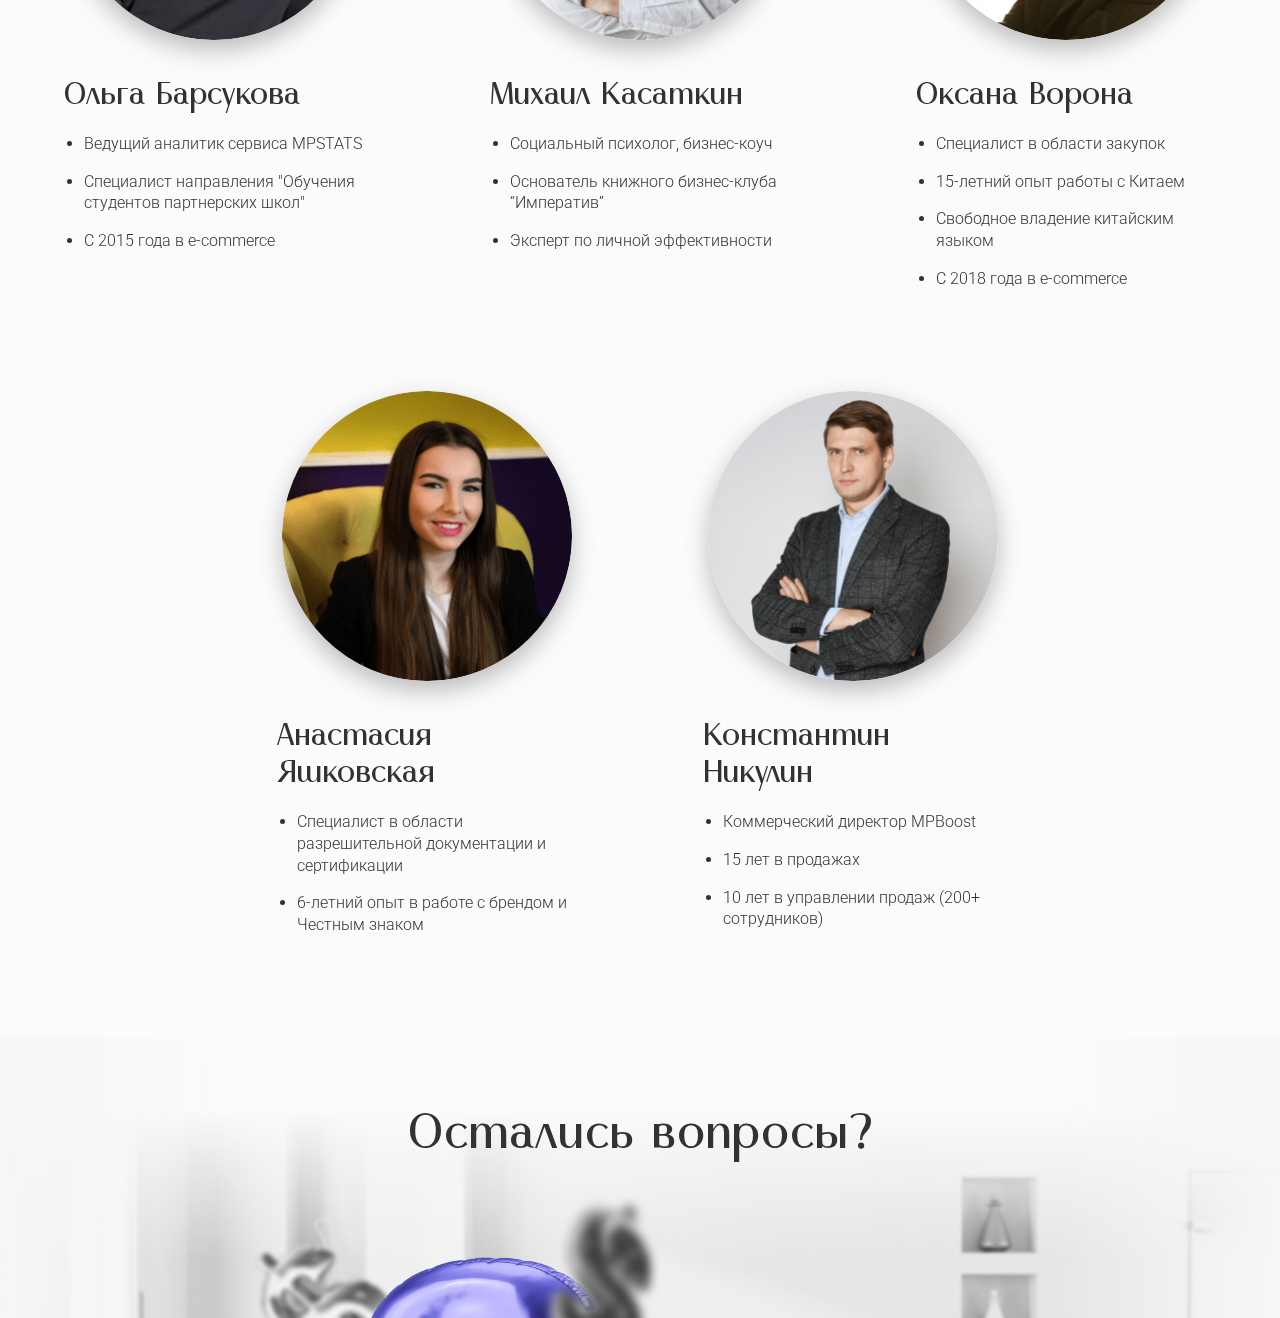
==== commit 11d8b0bf: "refactor: index.html and programs" ====
--- a/index.html
+++ b/index.html
@@ -502,15 +502,8 @@
               </ul>
               <p class="rate__price">23 000₽</p>
               <p class="rate__price-description">в рассрочку от 2250 ₽/мес</p>
-              <a href="./pages/form.html?tarif=1"
+              <a href="./pages/form.html?tarif=3544961"
                 class="rate__offer-btn rate__offer-btn_assistant"
-                data-id="3544961"
-                data-price="23000"
-                data-part6="20000"
-                data-part10="21000"
-                data-part12="22000"
-                data-title="Ассистент + аккаунт-менеджер Wildberries"
-                data-salary="45 000"
               >
                 <span class="rate__btn-span"></span
                 ><span class="rate__btn-text">Купить</span>
@@ -560,15 +553,8 @@
               </ul>
               <p class="rate__price">38 000₽</p>
               <p class="rate__price-description">в рассрочку от 3700 ₽/мес</p>
-              <a href="./pages/form.html?tarif=2"
+              <a href="./pages/form.html?tarif=3544966"
                 class="rate__offer-btn rate__offer-btn_research"
-                data-id="3544966"
-                data-price="38000"
-                data-part6="36600"
-                data-part10="38200"
-                data-part12="39200"
-                data-title="Research manager + Специалист отдела закупок"
-                data-salary="75 000"
               >
                 <span class="rate__btn-span"></span
                 ><span class="rate__btn-text">Купить</span>
@@ -620,15 +606,8 @@
               </ul>
               <p class="rate__price">53 000₽</p>
               <p class="rate__price-description">в рассрочку от 5200 ₽/мес</p>
-              <a href="./pages/form.html?tarif=3"
+              <a href="./pages/form.html?tarif=3544972"
                 class="rate__offer-btn rate__offer-btn_project"
-                data-id="3544972"
-                data-price="53000"
-                data-part6="53250"
-                data-part10="55800"
-                data-part12="56900"
-                data-title="Project manager / Управляющий проектом"
-                data-salary="90 000"
               >
                 <span class="rate__btn-span"></span
                 ><span class="rate__btn-text">Купить</span>
@@ -850,7 +829,7 @@
         </div>
       </section>
     </main>
-    <footer class="reg__footer footer">
+    <!-- <footer class="reg__footer footer">
       <div class="container">
         <div class="footer__left">
           <a href="https://docs.google.com/document/d/1Qbpj-ZhC4bZYp-ws21drnF-vjDmOjuOz/edit?usp=sharing&ouid=103853589422787133265&rtpof=true&sd=true" class="footer__link oferta" target="_blank"
@@ -874,7 +853,7 @@
           >
         </div>
       </div>
-    </footer>
+    </footer> -->
     <script src="./scripts/timer.js"></script>
     <!-- Yandex.Metrika counter -->
     <script type="text/javascript">
